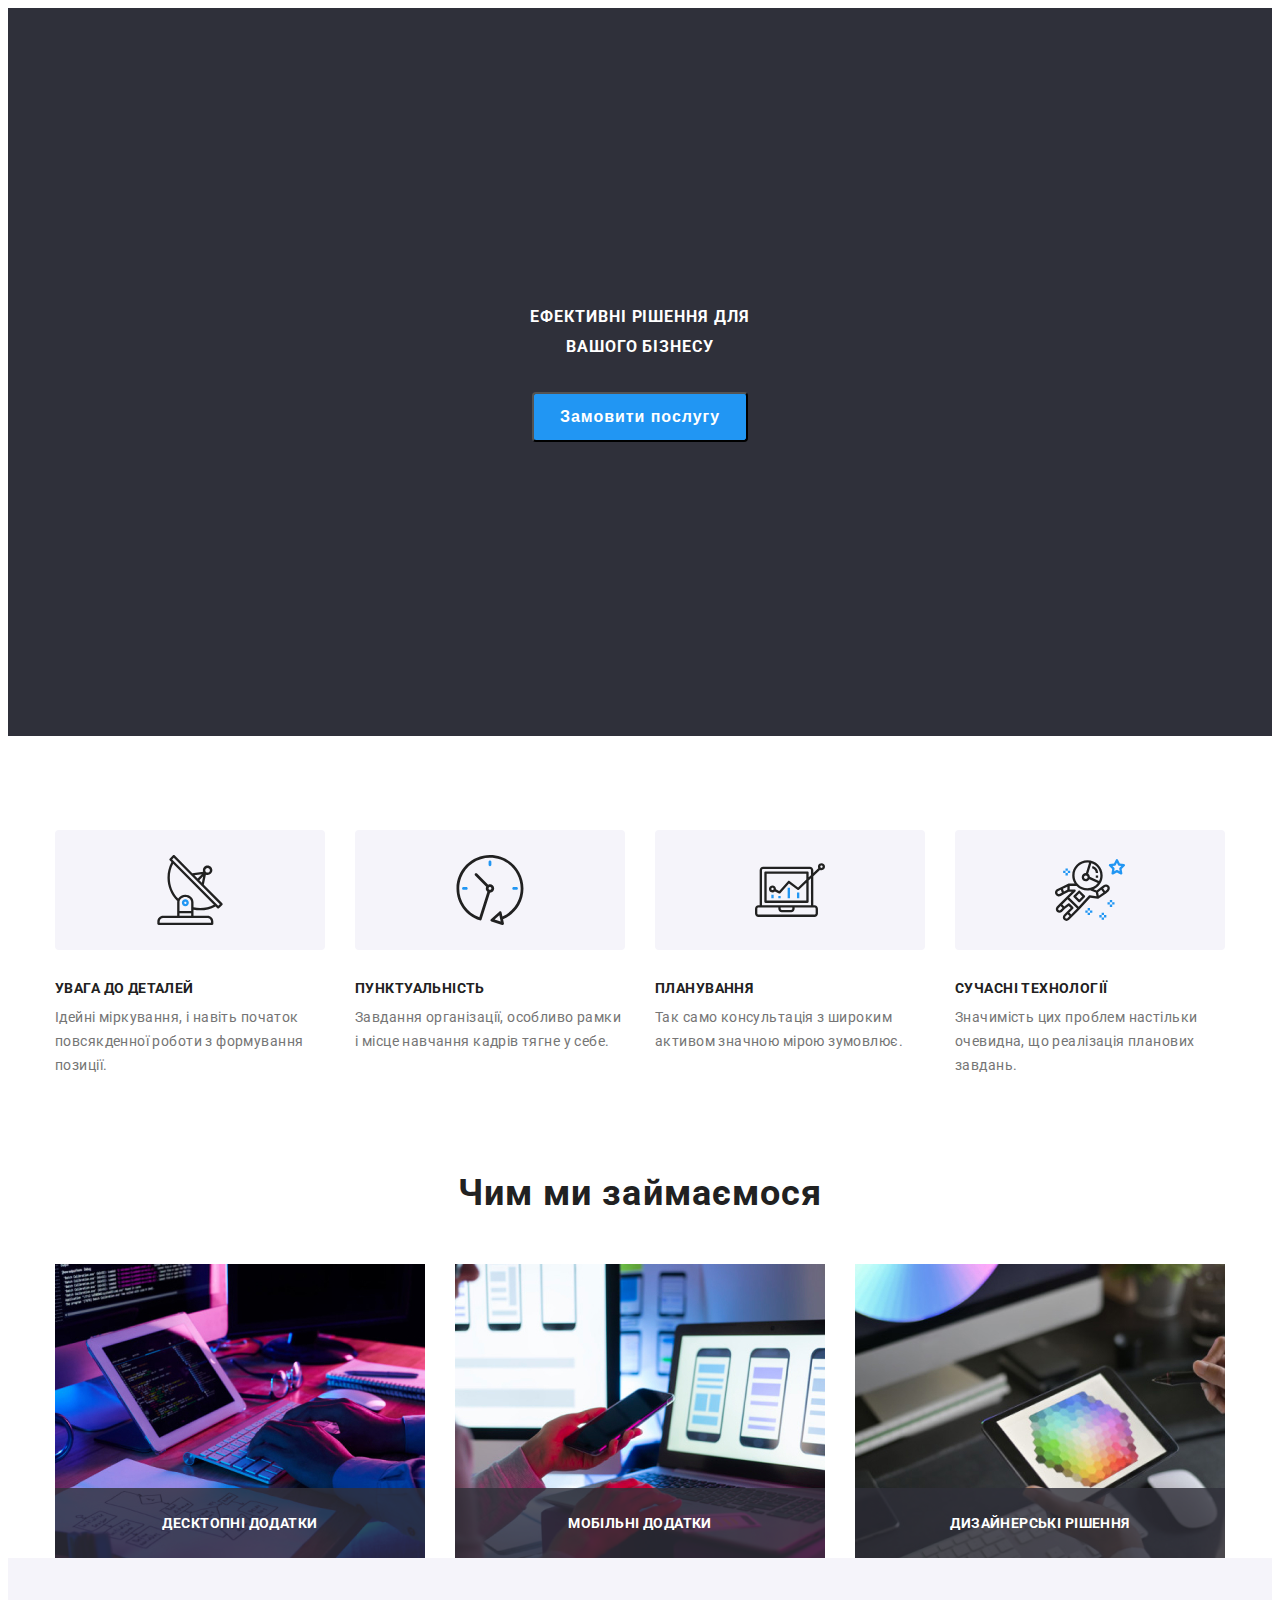
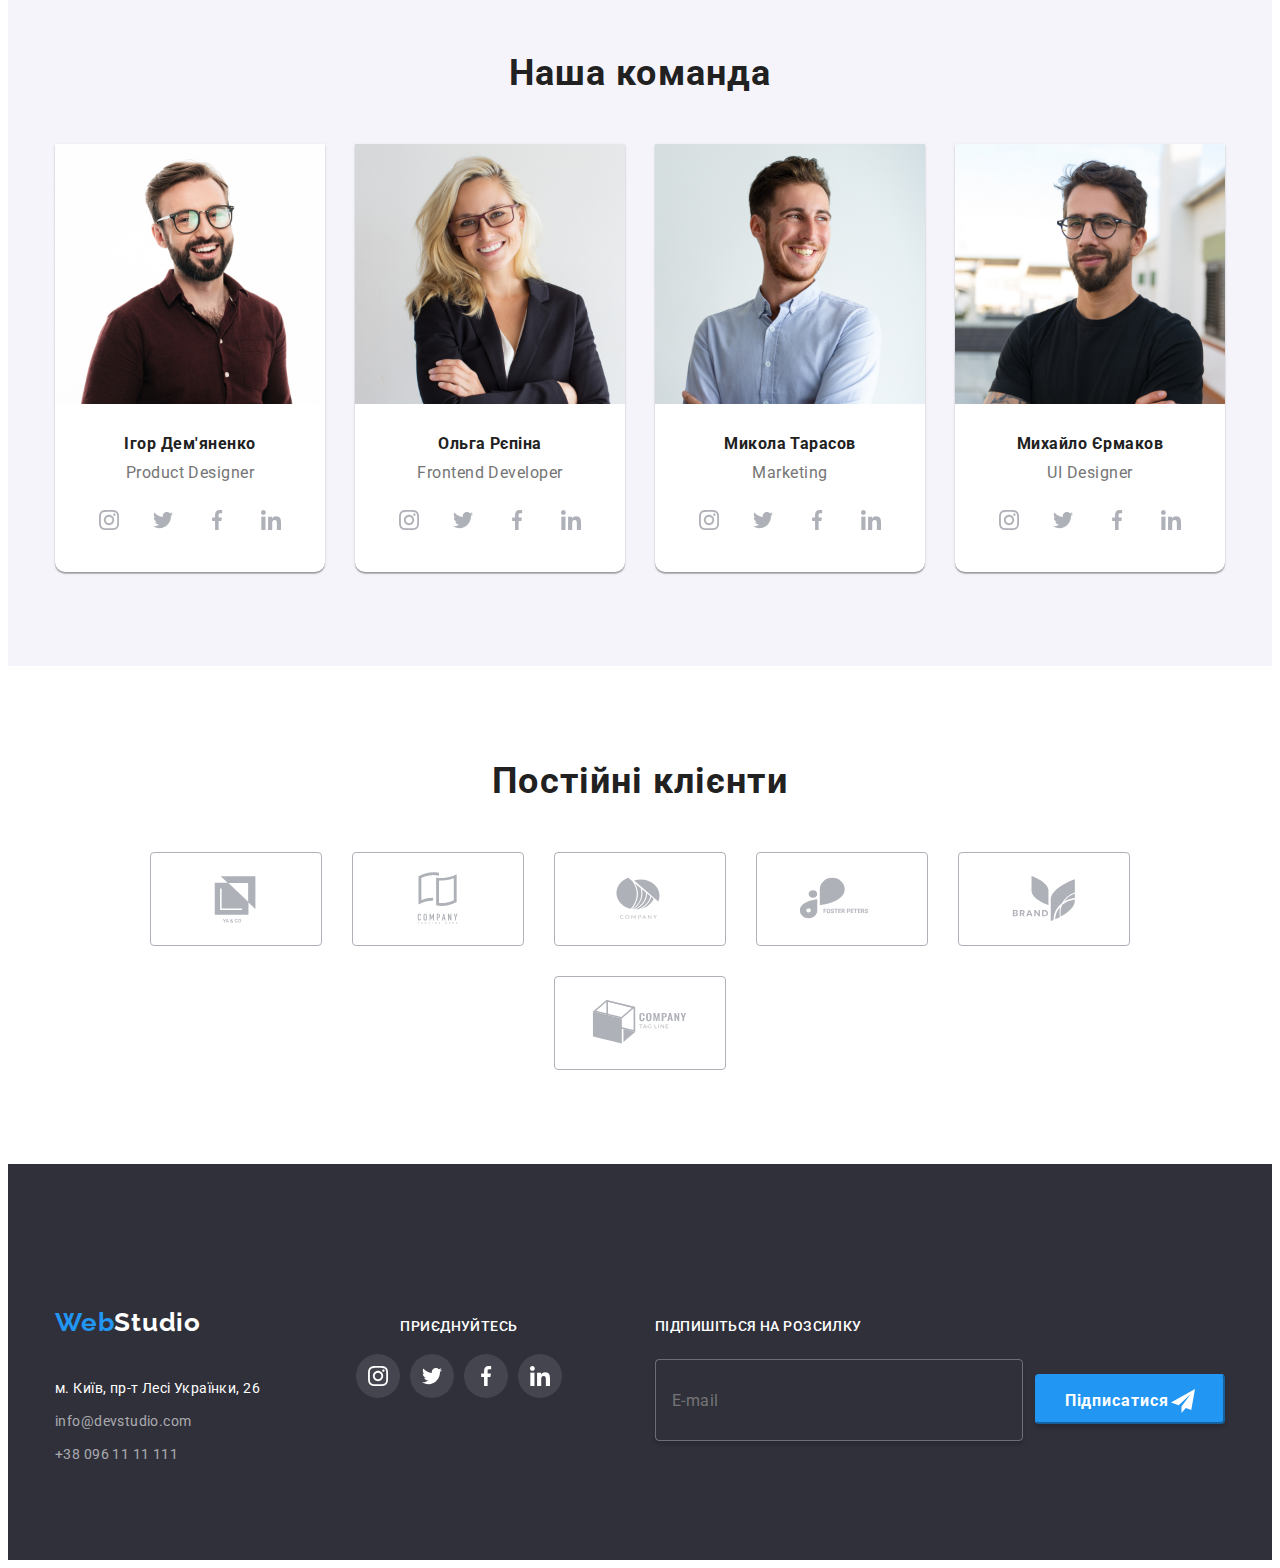
==== index.html @ 13cf1d6d "hw-08-try-01" ====
<!DOCTYPE html>
<html lang="uk">

<head>
  <meta charset="UTF-8" />
  <meta name="viewport" content="width=device-width, initial-scale=1.0" />
  <title>Веб студія</title>
  <link rel="stylesheet" href="./css/main.min.css">
  <link rel="preconnect" href="https://fonts.googleapis.com" />
  <link rel="preconnect" href="https://fonts.gstatic.com" crossorigin />
  <link href="https://fonts.googleapis.com/css2?family=Raleway:wght@700&family=Roboto:wght@400;500;700;900&display=swap"
    rel="stylesheet" />
  <link rel="stylesheet" href="https://cdnjs.cloudflare.com/ajax/libs/modern-normalize/2.0.0/modern-normalize.min.css"
    integrity="sha512-4xo8blKMVCiXpTaLzQSLSw3KFOVPWhm/TRtuPVc4WG6kUgjH6J03IBuG7JZPkcWMxJ5huwaBpOpnwYElP/m6wg=="
    crossorigin="anonymous" referrerpolicy="no-referrer" />
</head>

<body>
  <!-- <header class="header">
    <div class="container header__container">
      <nav class="header__nav">
        <a class="logo link" href="./index.html">Web<span class="header__logo">Studio</span></a>

        <ul class="header__list list">
          <li class="header__list-item">
            <a class="header__link link current" href="./index.html">Студія</a>
          </li>
          <li class="header__list-item">
            <a class="header__link link" href="./portfolio.html">Портфоліо</a>
          </li>
          <li class="header__list-item"><a class="header__link link" href="">Контакти</a></li>
        </ul>
      </nav>

      <ul class="list header__mail">
        <li class="header__mail-item">
          <a class="header__mail-link link" href="mailto:info@devstudio.com">
            <svg class="header__mail-icon" width="16" height="12">
              <use href="./icons/sprite.svg#icon-envelope"></use>
            </svg>info@devstudio.com</a>
        </li>

        <li class="header__tel">
          <a class="header__tel-item link" href="tel:+380961111111">
            <svg class="header__tel-icon" width="10" height="16">
              <use href="./icons/sprite.svg#icon-Vector"></use>
            </svg>
            +38 096 11 11 111
          </a>
        </li>


      </ul>
    </div>
  </header> -->

  <main>
    <section class="hero">
      <div class="container">
        <h1 class="hero__title">Ефективні рішення для<br> вашого бізнесу</h1>
        <button class="btn" data-modal-open>Замовити послугу</button>
      </div>
    </section>

    <section class="text">
      <div class="container">

        <ul class="text__list list">
          <li class="text__list-item">
            <div class="text__list-icon-box">
              <svg class="text__list-icon" width="70" height="70">
                <use href="./icons/sprite.svg#antenna"></use>
              </svg>
            </div>
            <h3 class="text__list-title">УВАГА ДО ДЕТАЛЕЙ</h3>
            <p class="text__list-text">
              Ідейні міркування, і навіть початок повсякденної роботи з
              формування позиції.
            </p>
          </li>

          <li class="text__list-item">
            <div class="text__list-icon-box">
              <svg class="text__list-icon" width="70" height="70">
                <use href="./icons/sprite.svg#clock"></use>
              </svg>
            </div>
            <h3 class="text__list-title">ПУНКТУАЛЬНІСТЬ</h3>
            <p class="text__list-text">
              Завдання організації, особливо рамки і місце навчання кадрів
              тягне у себе.
            </p>
          </li>

          <li class="text__list-item">
            <div class="text__list-icon-box">
              <svg class="text__list-icon" width="70" height="70">
                <use href="./icons/sprite.svg#diagram"></use>
              </svg>
            </div>
            <h3 class="text__list-title">ПЛАНУВАННЯ</h3>
            <p class="text__list-text">
              Так само консультація з широким активом значною мірою зумовлює.
            </p>
          </li>

          <li class="text__list-item">
            <div class="text__list-icon-box">
              <svg class="text__list-icon" width="70" height="70">
                <use href="./icons/sprite.svg#astronaut"></use>
              </svg>
            </div>
            <h3 class="text__list-title">СУЧАСНІ ТЕХНОЛОГІЇ</h3>
            <p class="text__list-text">
              Значимість цих проблем настільки очевидна, що реалізація
              планових завдань.
            </p>
          </li>
        </ul>
      </div>
    </section>

    <section class="works">
      <div>
        <h2 class="works__title">Чим ми займаємося</h2>
        <ul class="list works__list">
          <li class="works__list-item">
            <div class="works__list-img">
              <img class="works__img" src="./images/imgbox1.jpg" alt="приклад роботи1" width="370" />
              <p class="works__list-text">Десктопні додатки</p>
            </div>
          </li>
          <li class="works__list-item">
            <div class="works__list-img">
              <img class="works__img" src="./images/imgbox2.jpg" alt="приклад роботи2" width="370" />
              <p class="works__list-text">Мобільні додатки</p>
            </div>
          </li>
          <li class="works__list-item">
            <div class="works__list-img">
              <img class="works__img" src="./images/imgbox3.jpg" alt="приклад роботи3" width="370" />
              <p class="works__list-text">Дизайнерські рішення</p>
            </div>
          </li>
        </ul>
      </div>
    </section>

    <section class="our-team">
      <div class="container ">
        <h2 class="our-team__title">Наша команда</h2>

        <ul class="list our-team__container">

          <li class="our-team__item">
            <div class="our-team__card">
              <img class="our-team__img" src="./images/img.jpg" alt="фото" width="270" />
              <h3 class="our-team__subtitle">Ігор Дем'яненко</h3>
              <p class="our-team__text">Product Designer</p>

              <ul class="social list">
                <li class="social__item">
                  <a class="social__link" href="" target="_blank" rel="noopener noreferrer">
                    <svg class="social__icon" width="20" height="20">
                      <use href="./icons/sprite.svg#icon-instagram"></use>
                    </svg>
                  </a>
                </li>
                <li class="social__item">
                  <a class="social__link" href="" target="_blank" rel="noopener noreferrer">
                    <svg class="social__icon" width="20" height="20">
                      <use href="./icons/sprite.svg#icon-twitter"></use>
                    </svg>
                  </a>
                </li>
                <li class="social__item">
                  <a class="social__link" href="" target="_blank" rel="noopener noreferrer">
                    <svg class="social__icon" width="20" height="20">
                      <use href="./icons/sprite.svg#icon-facebook"></use>
                    </svg>
                  </a>
                </li>
                <li class="social__item">
                  <a class="social__link" href="" target="_blank" rel="noopener noreferrer">
                    <svg class="social__icon" width="20" height="20">
                      <use href="./icons/sprite.svg#icon-linkedin"></use>
                    </svg>
                  </a>
                </li>
              </ul>
            </div>
          </li>

          <li class="our-team__item">
            <div class="our-team__card">
              <img class="our-team__img" src="./images/img1.jpg" alt="фото" width="270" />
              <h3 class="our-team__subtitle">Ольга Рєпіна</h3>
              <p class="our-team__text">Frontend Developer</p>
              <ul class="social list">
                <li class="social__item">
                  <a class="social__link" href="" target="_blank" rel="noopener noreferrer">
                    <svg class="social__icon" width="20" height="20">
                      <use href="./icons/sprite.svg#icon-instagram"></use>
                    </svg>
                  </a>
                </li>
                <li class="social__item">
                  <a class="social__link" href="" target="_blank" rel="noopener noreferrer">
                    <svg class="social__icon" width="20" height="20">
                      <use href="./icons/sprite.svg#icon-twitter"></use>
                    </svg>
                  </a>
                </li>
                <li class="social__item">
                  <a class="social__link" href="" target="_blank" rel="noopener noreferrer">
                    <svg class="social__icon" width="20" height="20">
                      <use href="./icons/sprite.svg#icon-facebook"></use>
                    </svg>
                  </a>
                </li>
                <li class="social__item">
                  <a class="social__link" href="" target="_blank" rel="noopener noreferrer">
                    <svg class="social__icon" width="20" height="20">
                      <use href="./icons/sprite.svg#icon-linkedin"></use>
                    </svg>
                  </a>
                </li>
              </ul>
            </div>
          </li>

          <li class="our-team__item">
            <div class="our-team__card">
              <img class="our-team__img" src="./images/img2.jpg" alt="фото" width="270" />
              <h3 class="our-team__subtitle">Микола Тарасов</h3>
              <p class="our-team__text">Marketing</p>
              <ul class="social list">
                <li class="social__item">
                  <a class="social__link" href="" target="_blank" rel="noopener noreferrer">
                    <svg class="social__icon" width="20" height="20">
                      <use href="./icons/sprite.svg#icon-instagram"></use>
                    </svg>
                  </a>
                </li>
                <li class="social__item">
                  <a class="social__link" href="" target="_blank" rel="noopener noreferrer">
                    <svg class="social__icon" width="20" height="20">
                      <use href="./icons/sprite.svg#icon-twitter"></use>
                    </svg>
                  </a>
                </li>
                <li class="social__item">
                  <a class="social__link" href="" target="_blank" rel="noopener noreferrer">
                    <svg class="social__icon" width="20" height="20">
                      <use href="./icons/sprite.svg#icon-facebook"></use>
                    </svg>
                  </a>
                </li>
                <li class="social__item">
                  <a class="social__link" href="" target="_blank" rel="noopener noreferrer">
                    <svg class="social__icon" width="20" height="20">
                      <use href="./icons/sprite.svg#icon-linkedin"></use>
                    </svg>
                  </a>
                </li>
              </ul>
            </div>
          </li>

          <li class="our-team__item">
            <div class="our-team__card">
              <img class="our-team__img" src="./images/img3.jpg" alt="фото" width="270" />
              <h3 class="our-team__subtitle">Михайло Єрмаков</h3>
              <p class="our-team__text">UI Designer</p>

              <ul class="social list">
                <li class="social__item">
                  <a class="social__link" href="" target="_blank" rel="noopener noreferrer">
                    <svg class="social__icon" width="20" height="20">
                      <use href="./icons/sprite.svg#icon-instagram"></use>
                    </svg>
                  </a>
                </li>
                <li class="social__item">
                  <a class="social__link" href="" target="_blank" rel="noopener noreferrer">
                    <svg class="social__icon" width="20" height="20">
                      <use href="./icons/sprite.svg#icon-twitter"></use>
                    </svg>
                  </a>
                </li>
                <li class="social__item">
                  <a class="social__link" href="" target="_blank" rel="noopener noreferrer">
                    <svg class="social__icon" width="20" height="20">
                      <use href="./icons/sprite.svg#icon-facebook"></use>
                    </svg>
                  </a>
                </li>
                <li class="social__item">
                  <a class="social__link" href="" target="_blank" rel="noopener noreferrer">
                    <svg class="social__icon" width="20" height="20">
                      <use href="./icons/sprite.svg#icon-linkedin"></use>
                    </svg>
                  </a>
                </li>
              </ul>
            </div>
          </li>
        </ul>
      </div>
    </section>

    <section class="clients">
      <div class="container">
        <h2 class="clients__title">Постійні клієнти</h2>
        <ul class="clients__list list">
          <li class="clients__list-item">
            <a class="clients__list-link" href="">
              <svg class="clients__list-icon" width="106" height="60">
                <use href="./icons/sprite.svg#logo"></use>
              </svg></a>
          </li>

          <li class="clients__list-item">
            <a class="clients__list-link" href="">
              <svg class="clients__list-icon" width="106" height="60">
                <use href="./icons/sprite.svg#logo-1"></use>
              </svg></a>
          </li>
          <li class="clients__list-item">
            <a class="clients__list-link" href="">
              <svg class="clients__list-icon" width="106" height="60">
                <use href="./icons/sprite.svg#logo-2"></use>
              </svg></a>
          </li>

          <li class="clients__list-item">
            <a class="clients__list-link" href="">
              <svg class="clients__list-icon" width="106" height="60">
                <use href="./icons/sprite.svg#logo-3"></use>
              </svg></a>
          </li>

          <li class="clients__list-item">
            <a class="clients__list-link" href="">
              <svg class="clients__list-icon" width="106" height="60">
                <use href="./icons/sprite.svg#logo-4"></use>
              </svg></a>
          </li>

          <li class="clients__list-item">
            <a class="clients__list-link" href="">
              <svg class="clients__list-icon" width="106" height="60">
                <use href="./icons/sprite.svg#logo-5"></use>
              </svg></a>
          </li>

        </ul>
      </div>
    </section>
  </main>

  <footer class="footer">
    <div class="container footer__content">

      <div class="footer__container">
        <a class="logo link" href="./index.html">Web<span class="footer__logo">Studio</span></a>
        <address class="footer__adress footer-link">
          <p class="footer__adress-text">м. Київ, пр-т Лесі Українки, 26</p>
          <ul class="list">
            <li class="footer__adress-mail"><a class="footer__nav link"
                href="mailto:info@devstudio.com">info@devstudio.com</a>
            </li>
            <li class="footer__adress-tel"><a class="footer__nav link" href="tel:+380961111111">+38 096 11 11 111</a>
            </li>
          </ul>
        </address>
      </div>

      <div class="footer__social">
        <p class="footer__text">Приєднуйтесь</p>
        <ul class="footer__links list ">
          <li class="footer__item">
            <a class="footer__item-link" href="" target="_blank" rel="noopener noreferrer">
              <svg class="footer__icon" width="20" height="20">
                <use href="./icons/sprite.svg#icon-instagram"></use>
              </svg>
            </a>
          </li>

          <li class="footer__item">
            <a class="footer__item-link" href="" target="_blank" rel="noopener noreferrer">
              <svg class="footer__icon" width="20" height="20">
                <use href="./icons/sprite.svg#icon-twitter"></use>
              </svg>
            </a>
          </li>

          <li class="footer__item">
            <a class="footer__item-link" href="" target="_blank" rel="noopener noreferrer">
              <svg class="footer__icon" width="20" height="20">
                <use href="./icons/sprite.svg#icon-facebook"></use>
              </svg>
            </a>
          </li>

          <li class="footer__item">
            <a class="footer__item-link" href="" target="_blank" rel="noopener noreferrer">
              <svg class="footer__icon" width="20" height="20">
                <use href="./icons/sprite.svg#icon-linkedin"></use>
              </svg>
            </a>
          </li>
        </ul>
      </div>

      <div class="footer__input-container">
        <p class="footer__input-text">Підпишіться на розсилку</p>
        <form class="footer__form">
          <input class="footer__input" name="user-email" type="email" placeholder="E-mail" required>
          <button class="footer__button" type="submit">
            <svg class="footer__icon-send" width="24" height="24">
              <use href="./icons/sprite.svg#icon-send"></use>
            </svg>
            Підписатися</button>
        </form>
      </div>
    </div>
  </footer>

  <div class="backdrop is-hidden" data-modal>
    <div class="modal">
      <button class="close-icon" type="button" data-modal-close>
        <svg class="modal-close-icon" width="11" height="11">
          <use class="modal-icon-link" href="./icons/sprite.svg#close-black"></use>
        </svg>
      </button>
      <p class="modal-title">Залиште свої дані, ми вам передзвонимо</p>

      <form class="main-form" name="main-form">

        <label class="label"><span>Ім'я</span>
          <input class="main-input" type="text" name="user-name" minlength="1" required autofocus>
          <svg class="icon-name" width="12" height="12">
            <use href="./icons/sprite.svg#icon-men"></use>
          </svg>
        </label>

        <label class="label"><span>Телефон</span>
          <input class="main-input" type="tel" name="user-tel" minlength="10" required>
          <svg class="icon-tel" width="13" height="13">
            <use href="./icons/sprite.svg#icon-tel"></use>
          </svg>
        </label>

        <label class="label"><span>Пошта</span>
          <input class="main-input" type="email" name="user-email" minlength="4" required>
          <svg class="icon-post" width="15" height="12">
            <use href="./icons/sprite.svg#icon-post"></use>
          </svg>
        </label>

        <div>
          <p class="label">Коментар</p>
          <textarea class="comment" name="texarea" placeholder="Введіть текст..."></textarea>
        </div>

        <div class="checkbox-container">



          <label class="modal-text">
            <input type="checkbox" class="checkbox is-hidden">
            <span>
              <svg class="icon-galochka" width="11" height="8">
                <use href="./icons/sprite.svg#icon-galochka"></use>
              </svg>
            </span>
            Погоджуюся з розсилкою та приймаю <a class="modal-link" href="#">
              Умови договору</a>
          </label>
          <button type="submit" class="modal-btn"> Відправити</button>
        </div>

      </form>
    </div>
  </div>
  <script src="./js/modal.js"></script>
</body>

</html>
---- css/main.min.css ----
:root{--text-color-main: #757575;--color-white: #ffffff;--color-blue: #2196f3;--title-color: #212121}body{font-family:"roboto",sans-serif}p,h1,h2,h3,h4,h5,h6{margin:0px}ul,ol{margin:0px;padding:0px}.list{list-style:none;padding:0;margin:0}.link{text-decoration:none}.container{width:100%;padding-top:60px;padding-bottom:60px;margin:0 auto}@media screen and (min-width: 480px){.container{width:450px}}@media screen and (min-width: 768px){.container{width:738px}}@media screen and (min-width: 1200px){.container{width:1170px}}@media screen and (min-width: 1200px){.container{padding-top:94px;padding-bottom:94px}}.visually-hidden{position:absolute;width:1px;height:1px;margin:-1px;border:0;padding:0;white-space:nowrap;-webkit-clip-path:inset(100%);clip-path:inset(100%);clip:rect(0 0 0 0);overflow:hidden}.active{color:var(--color-blue);text-align:center;font-size:16px;font-weight:700;line-height:1.87;letter-spacing:.96px}.current{position:relative}.current::after{content:"";position:absolute;left:0px;bottom:0px;width:100%;height:4px;border-radius:2px;background-color:currentColor}.btn{color:var(--color-white);text-align:center;font-size:16px;font-weight:700;line-height:1.87;letter-spacing:.96px;margin-top:30px;border-radius:4px;background-color:var(--color-blue);min-height:50px;min-width:216px}.header{border-bottom:1px solid #ececec}.header__container{display:-webkit-box;display:-ms-flexbox;display:flex;-webkit-box-pack:justify;-ms-flex-pack:justify;justify-content:space-between;-webkit-box-align:center;-ms-flex-align:center;align-items:center}.header__logo{font-family:"raleway",sans-serif;font-weight:700;font-size:26px;color:#000}.header__nav{display:-webkit-box;display:-ms-flexbox;display:flex;-webkit-box-align:center;-ms-flex-align:center;align-items:center}.header__list{display:-webkit-box;display:-ms-flexbox;display:flex}.header__link{color:var(--title-color);font-size:14px;font-weight:500;letter-spacing:.28px;padding-top:32px;padding-bottom:32px;display:block;-webkit-transition-property:color;transition-property:color;-webkit-transition-duration:250ms;transition-duration:250ms;-webkit-transition-timing-function:cubic-bezier(0.4, 0, 0.2, 1);transition-timing-function:cubic-bezier(0.4, 0, 0.2, 1)}.header__link:focus,.header__link:hover{font-size:14px;font-weight:500;color:var(--color-blue);letter-spacing:.28px}.header__list-item{margin-right:50px}.header__list-item:last-child{margin-right:0px}.header__mail-item{margin-right:30px}.header__mail-link:focus,.header__mail-link:hover{color:var(--color-blue)}.header__mail{display:-webkit-box;display:-ms-flexbox;display:flex;-webkit-box-align:center;-ms-flex-align:center;align-items:center}.header__mail-link:focus .header__mail-icon,.header__mail-link:hover .header__mail-icon{fill:var(--color-blue)}.header .header__mail-icon,.header .header__tel-icon{fill:#757575;margin-right:10px;-webkit-transition-property:fill;transition-property:fill;-webkit-transition-duration:250ms;transition-duration:250ms;-webkit-transition-timing-function:cubic-bezier(0.4, 0, 0.2, 1);transition-timing-function:cubic-bezier(0.4, 0, 0.2, 1)}.header .header__mail-icon:hover,.header .header__mail-icon:focus,.header .header__tel-icon:hover,.header .header__tel-icon:focus{fill:#2196f3}.header__tel-item:focus .header__tel-icon,.header__tel-item:hover .header__tel-icon{fill:var(--color-blue)}.header__tel-item,.header__mail-link{display:-webkit-box;display:-ms-flexbox;display:flex;-webkit-box-align:center;-ms-flex-align:center;align-items:center;color:var(--text-color-main);font-size:14px;font-weight:500;letter-spacing:.28px;padding-top:32px;padding-bottom:32px;-webkit-transition-property:color;transition-property:color;-webkit-transition-duration:250ms;transition-duration:250ms;-webkit-transition-timing-function:cubic-bezier(0.4, 0, 0.2, 1);transition-timing-function:cubic-bezier(0.4, 0, 0.2, 1)}.header__tel-item:focus,.header__tel-item:hover{color:var(--color-blue)}.header__list .header__link.current{color:var(--color-blue)}.logo{color:var(--color-blue);font-family:"raleway",sans-serif;font-weight:700;font-size:26px;letter-spacing:.78px}.hero{margin:0 auto;background-color:#2f303a;background-repeat:no-repeat;background-position:50% 50%;background-size:cover;text-align:center;padding-bottom:200px;padding-top:200px}.hero__title{color:var(--color-white);text-align:center;text-transform:uppercase;line-height:1.87;letter-spacing:.06em;margin:0 auto;font-weight:700;font-size:16px}.text__list-item{width:100%}@media screen and (min-width: 768px){.text__list-item{width:354px}}@media screen and (min-width: 1200px){.text__list-item{width:270px}}.text__list{display:-webkit-box;display:-ms-flexbox;display:flex;-ms-flex-wrap:wrap;flex-wrap:wrap;gap:30px;-webkit-box-pack:center;-ms-flex-pack:center;justify-content:center}.text__list-icon-box{max-width:450px;height:120px;background-color:#f5f4fa;display:-webkit-box;display:-ms-flexbox;display:flex;-webkit-box-align:center;-ms-flex-align:center;align-items:center;-webkit-box-pack:center;-ms-flex-pack:center;justify-content:center;margin-bottom:30px;border-radius:4px}.text__list-icon{display:-webkit-box;display:-ms-flexbox;display:flex;-webkit-box-align:center;-ms-flex-align:center;align-items:center;-webkit-box-pack:center;-ms-flex-pack:center;justify-content:center;border-radius:4px;background-color:#f5f4fa}@media screen and (min-width: 768px){.text__list-icon{-ms-flex-wrap:wrap;flex-wrap:wrap}}.text__list-title{color:var(--title-color);font-size:14px;font-weight:700;letter-spacing:.42px}.text__list-text{color:var(--text-color-main);font-size:14px;line-height:1.71;letter-spacing:.42px;margin-top:10px}.works__title{color:var(--title-color);text-align:center;font-size:36px;font-weight:700;letter-spacing:1.08px;margin-bottom:50px;display:none}@media screen and (min-width: 1200px){.works__title{display:block}}.works__img{display:block}.works__list-img{display:none;position:relative}@media screen and (min-width: 1200px){.works__list-img{display:block}}.works__list-text{position:absolute;bottom:0;left:0;color:#fff;display:-webkit-box;display:-ms-flexbox;display:flex;text-align:center;-webkit-box-pack:center;-ms-flex-pack:center;justify-content:center;font-family:"roboto",sans-serif;font-size:14px;font-weight:700;letter-spacing:.42px;text-transform:uppercase;padding-top:27px;padding-bottom:27px;background:rgba(47,48,58,.8);width:100%}.works__list{display:-webkit-box;display:-ms-flexbox;display:flex;gap:30px;display:none}@media screen and (min-width: 1200px){.works__list{display:-webkit-box;display:-ms-flexbox;display:flex;-webkit-box-pack:center;-ms-flex-pack:center;justify-content:center}}.our-team{background-color:#f5f4fa}.our-team__img{display:block}@media screen and (min-width: 480px){.our-team__img{width:450px}}@media screen and (min-width: 768px){.our-team__img{width:354px}}@media screen and (min-width: 1200px){.our-team__img{width:270px}}.our-team__title{color:var(--title-color);text-align:center;font-size:36px;font-weight:700px;letter-spacing:1.08px;margin-bottom:50px}.our-team__container{display:-webkit-box;display:-ms-flexbox;display:flex;-webkit-box-orient:vertical;-webkit-box-direction:normal;-ms-flex-direction:column;flex-direction:column}@media screen and (min-width: 768px){.our-team__container{display:-webkit-box;display:-ms-flexbox;display:flex;-webkit-box-orient:horizontal;-webkit-box-direction:normal;-ms-flex-direction:row;flex-direction:row;-ms-flex-wrap:wrap;flex-wrap:wrap;gap:30px}}.our-team__card{padding-bottom:30px;-webkit-box-shadow:0 2px 1px 0 rgba(0,0,0,.2),0 1px 1px 0 rgba(0,0,0,.14),0 1px 3px 0 rgba(0,0,0,.12);box-shadow:0 2px 1px 0 rgba(0,0,0,.2),0 1px 1px 0 rgba(0,0,0,.14),0 1px 3px 0 rgba(0,0,0,.12);background:#fff;border:1px;border-top:none;border-bottom-right-radius:10px;border-bottom-left-radius:10px;-webkit-transition-duration:250ms;transition-duration:250ms;-webkit-transition-timing-function:cubic-bezier(0.4, 0, 0.2, 1);transition-timing-function:cubic-bezier(0.4, 0, 0.2, 1);margin-bottom:30px;max-width:450px}@media screen and (min-width: 768px){.our-team__card{margin-bottom:0}}.our-team.text{color:var(--text-color-main);text-align:center;letter-spacing:.48px}.our-team__item{display:block}.our-team___item:last-child{margin-right:0px}.our-team__subtitle{color:var(--title-color);margin-top:30px;font-size:16px;text-align:center;font-weight:500px;letter-spacing:.48px}.our-team__text{color:var(--text-color-main);text-align:center;letter-spacing:.48px;margin-top:10px}.clients__title{color:var(--title-color);text-align:center;font-size:36px;font-weight:700px;letter-spacing:1.08px;margin-bottom:50px}.clients__list{display:-webkit-box;display:-ms-flexbox;display:flex;-ms-flex-wrap:wrap;flex-wrap:wrap;gap:30px;-webkit-box-align:center;-ms-flex-align:center;align-items:center;-webkit-box-pack:center;-ms-flex-pack:center;justify-content:center}.clients__list-link{display:-webkit-box;display:-ms-flexbox;display:flex;-webkit-box-align:center;-ms-flex-align:center;align-items:center;-webkit-box-pack:center;-ms-flex-pack:center;justify-content:center;border:1px solid #afb1b8;border-radius:4px;width:170px;height:92px;-webkit-transition-property:border-color;transition-property:border-color;-webkit-transition-duration:250ms;transition-duration:250ms;-webkit-transition-timing-function:cubic-bezier(0.4, 0, 0.2, 1);transition-timing-function:cubic-bezier(0.4, 0, 0.2, 1)}@media screen and (min-width: 480px){.clients__list-link{width:210px}}@media screen and (min-width: 768px){.clients__list-link{width:226px}}@media screen and (min-width: 1200px){.clients__list-link{width:170px}}.clients__list-icon{fill:#afb1b8;-webkit-transition-property:fill;transition-property:fill;-webkit-transition-duration:250ms;transition-duration:250ms;-webkit-transition-timing-function:cubic-bezier(0.4, 0, 0.2, 1);transition-timing-function:cubic-bezier(0.4, 0, 0.2, 1)}.clients__list-link:focus,.clients__list-link:hover{border-color:#2196f3}.clients__list-link:focus .clients__list-icon,.clients__list-link:hover .clients__list-icon{fill:#2196f3}.footer{background-color:#2f303a;color:var(--color-white)}.footer__container{display:-webkit-box;display:-ms-flexbox;display:flex;-webkit-box-orient:vertical;-webkit-box-direction:normal;-ms-flex-direction:column;flex-direction:column;-webkit-box-align:center;-ms-flex-align:center;align-items:center}@media screen and (min-width: 768px){.footer__container{margin-right:136px}}@media screen and (min-width: 1200px){.footer__container{-webkit-box-align:start;-ms-flex-align:start;align-items:flex-start;margin-right:70px;width:231px}}.footer__content{display:-webkit-box;display:-ms-flexbox;display:flex;-webkit-box-orient:vertical;-webkit-box-direction:normal;-ms-flex-direction:column;flex-direction:column;-webkit-box-pack:center;-ms-flex-pack:center;justify-content:center;-webkit-box-align:center;-ms-flex-align:center;align-items:center}@media screen and (min-width: 768px){.footer__content{-webkit-box-orient:horizontal;-webkit-box-direction:normal;-ms-flex-direction:row;flex-direction:row;-ms-flex-wrap:wrap;flex-wrap:wrap;-webkit-box-align:baseline;-ms-flex-align:baseline;align-items:baseline}}@media screen and (min-width: 1200px){.footer__content{-webkit-box-pack:start;-ms-flex-pack:start;justify-content:flex-start}}.footer__logo{color:var(--color-white)}.footer__nav{color:rgba(255,255,255,.6);font-size:14px;line-height:1.71;letter-spacing:.42px;-webkit-transition-property:color;transition-property:color;-webkit-transition-duration:250ms;transition-duration:250ms;-webkit-transition-timing-function:cubic-bezier(0.4, 0, 0.2, 1);transition-timing-function:cubic-bezier(0.4, 0, 0.2, 1)}.footer__nav:hover{color:rgba(33,150,243,.6);font-size:14px;line-height:1.71;letter-spacing:.42px}.footer__adress{font-style:normal;margin-top:20px;display:-webkit-box;display:-ms-flexbox;display:flex;-webkit-box-orient:vertical;-webkit-box-direction:normal;-ms-flex-direction:column;flex-direction:column;-webkit-box-align:center;-ms-flex-align:center;align-items:center}@media screen and (min-width: 1200px){.footer__adress{-webkit-box-align:start;-ms-flex-align:start;align-items:flex-start}}.footer__adress-text{color:var(--color-white);font-family:"roboto",sans-serif;font-size:14px;line-height:1.71;letter-spacing:.03em;margin-bottom:9px;margin-top:20px}.footer__adress-tel{margin-top:9px}.footer__input{border:1px solid rgba(255,255,255,.3);border-radius:4px;width:100%;height:50px;-webkit-box-shadow:0 4px 4px 0 rgba(0,0,0,.15);box-shadow:0 4px 4px 0 rgba(0,0,0,.15);background:rgba(33,150,243,0);padding:15px 16px;font-family:"Roboto",sans-serif;font-weight:400;font-size:16px;line-height:1.25;letter-spacing:.03em;color:rgba(255,255,255,.6)}@media screen and (min-width: 1200px){.footer__input{width:358px;margin-right:12px}}.footer__input:focus:valid{outline:2px solid;outline-offset:-1px;outline-color:#2196f3}.footer__button{border-radius:4px;width:200px;height:50px;-webkit-box-shadow:0 4px 4px 0 rgba(0,0,0,.15);box-shadow:0 4px 4px 0 rgba(0,0,0,.15);background:#2196f3;border-color:#2196f3;font-family:"Roboto",sans-serif;font-weight:700;font-size:16px;line-height:1.875;letter-spacing:.06em;text-align:start;color:#fff;padding:10px 28px;position:relative;margin-top:20px}.footer__input-text{font-family:"Roboto",sans-serif;font-weight:500;font-size:14px;letter-spacing:.03em;text-transform:uppercase;color:#fff;margin-bottom:20px;display:-webkit-box;display:-ms-flexbox;display:flex;-webkit-box-pack:center;-ms-flex-pack:center;justify-content:center}@media screen and (min-width: 1200px){.footer__input-text{-webkit-box-pack:start;-ms-flex-pack:start;justify-content:flex-start}}.footer__icon-send{position:absolute;right:28px;top:13px}.footer__form{display:-webkit-box;display:-ms-flexbox;display:flex;-webkit-box-orient:vertical;-webkit-box-direction:normal;-ms-flex-direction:column;flex-direction:column;-webkit-box-align:center;-ms-flex-align:center;align-items:center}@media screen and (min-width: 1200px){.footer__form{-webkit-box-orient:horizontal;-webkit-box-direction:normal;-ms-flex-direction:row;flex-direction:row;-webkit-box-align:baseline;-ms-flex-align:baseline;align-items:baseline}}.footer__input-container{margin-top:60px;width:100%}@media screen and (min-width: 768px){.footer__input-container{width:450px}}@media screen and (min-width: 1200px){.footer__input-container{display:-webkit-box;display:-ms-flexbox;display:flex;-webkit-box-orient:vertical;-webkit-box-direction:normal;-ms-flex-direction:column;flex-direction:column;width:570px}}.portfolio__btn{font-weight:500;font-size:16px;color:var(--title-color);background-color:#f5f4fa;border-color:#f5f4fa;border-radius:4px;padding:6px 22px;cursor:pointer;border:none;-webkit-transition-property:color,background-color,-webkit-box-shadow;transition-property:color,background-color,-webkit-box-shadow;transition-property:color,box-shadow,background-color;transition-property:color,box-shadow,background-color,-webkit-box-shadow;-webkit-transition-duration:250ms;transition-duration:250ms;-webkit-transition-timing-function:cubic-bezier(0.4, 0, 0.2, 1);transition-timing-function:cubic-bezier(0.4, 0, 0.2, 1)}.portfolio__btn:focus,.portfolio__btn:hover{font-weight:500;font-size:16px;color:var(--color-white);background-color:var(--color-blue);cursor:pointer;-webkit-box-shadow:1px 4px 6px 0 rgba(0,0,0,.16),0 4px 4px 0 rgba(0,0,0,.06),0 1px 1px 0 rgba(0,0,0,.12);box-shadow:1px 4px 6px 0 rgba(0,0,0,.16),0 4px 4px 0 rgba(0,0,0,.06),0 1px 1px 0 rgba(0,0,0,.12)}.portfolio__title-hh{color:var(--title-color);font-size:18px;font-weight:700;letter-spacing:1.08px;line-height:2}.portfolio__text{color:var(--text-color-main);line-height:1.87;margin-top:4px}.portfolio__btns{display:-webkit-box;display:-ms-flexbox;display:flex;-ms-flex-wrap:wrap;flex-wrap:wrap;margin-bottom:40px}@media screen and (min-width: 480px){.portfolio__btns{width:326px}}@media screen and (min-width: 768px){.portfolio__btns{width:100%;-webkit-box-pack:center;-ms-flex-pack:center;justify-content:center}}.portfolio__box{display:-webkit-box;display:-ms-flexbox;display:flex;-ms-flex-wrap:wrap;flex-wrap:wrap;-webkit-box-align:center;-ms-flex-align:center;align-items:center;gap:30px}@media screen and (min-width: 480px){.portfolio__box{-webkit-box-pack:center;-ms-flex-pack:center;justify-content:center}}@media screen and (min-width: 768px){.portfolio__box{-webkit-box-pack:start;-ms-flex-pack:start;justify-content:flex-start}}.portfolio__item{margin-right:8px;margin-bottom:15px}.portfolio__item:last-child{margin-right:0px}.portfolio__img{display:block}.portfolio__img-text{border:1px solid #f5f4fa;border-top:none;padding:20px 24px}.portfolio__link{display:block;-webkit-transition-property:-webkit-box-shadow;transition-property:-webkit-box-shadow;transition-property:box-shadow;transition-property:box-shadow, -webkit-box-shadow;-webkit-transition-duration:250ms;transition-duration:250ms;-webkit-transition-timing-function:cubic-bezier(0.4, 0, 0.2, 1);transition-timing-function:cubic-bezier(0.4, 0, 0.2, 1)}.portfolio__link:focus,.portfolio__link:hover{-webkit-box-shadow:1px 4px 6px 0 rgba(0,0,0,.16),0 4px 4px 0 rgba(0,0,0,.06),0 1px 1px 0 rgba(0,0,0,.12);box-shadow:1px 4px 6px 0 rgba(0,0,0,.16),0 4px 4px 0 rgba(0,0,0,.06),0 1px 1px 0 rgba(0,0,0,.12)}.portfolio__overlay-img{position:relative;overflow:hidden}.portfolio__overlay-text{position:absolute;top:0px;left:0px;height:100%;background:rgba(33,150,243,.9);padding:63px 24px;color:#fff;font-family:Roboto,sans-serif;font-size:18px;font-weight:400;line-height:1.55;letter-spacing:.54px;-webkit-transform:translatey(105%);transform:translatey(105%);-webkit-transition-duration:250ms;transition-duration:250ms;-webkit-transition-timing-function:cubic-bezier(0.4, 0, 0.2, 1);transition-timing-function:cubic-bezier(0.4, 0, 0.2, 1)}@media screen and (min-width: 768px){.portfolio__card{width:354px}}.portfolio__card:focus .portfolio__overlay-text,.portfolio__card:hover .portfolio__overlay-text{-webkit-transform:translatey(0);transform:translatey(0)}.portfolio .portfolio__btn.current{background-color:var(--color-blue)}.social{display:-webkit-box;display:-ms-flexbox;display:flex;gap:10px;-webkit-box-pack:center;-ms-flex-pack:center;justify-content:center;-webkit-box-align:center;-ms-flex-align:center;align-items:center;margin-top:16px}.social__link{display:-webkit-box;display:-ms-flexbox;display:flex;width:44px;height:44px;border-radius:50%;background-color:#fff;-webkit-box-align:center;-ms-flex-align:center;align-items:center;-webkit-box-pack:center;-ms-flex-pack:center;justify-content:center;-webkit-transition-property:background-color;transition-property:background-color;-webkit-transition-duration:250ms;transition-duration:250ms;-webkit-transition-timing-function:cubic-bezier(0.4, 0, 0.2, 1);transition-timing-function:cubic-bezier(0.4, 0, 0.2, 1)}.social__link:focus,.social__link:hover{background-color:#2196f3}.social__link:focus .social__icon{fill:#fff}.social__link:hover .social__icon{fill:#fff}.social__icon{fill:#afb1b8;-webkit-transition-property:fill;transition-property:fill;-webkit-transition-duration:250ms;transition-duration:250ms;-webkit-transition-timing-function:cubic-bezier(0.4, 0, 0.2, 1);transition-timing-function:cubic-bezier(0.4, 0, 0.2, 1)}.social__item:last-child{margin-right:0px}.footer__item-link{display:-webkit-box;display:-ms-flexbox;display:flex;-webkit-box-align:center;-ms-flex-align:center;align-items:center;-webkit-box-pack:center;-ms-flex-pack:center;justify-content:center;width:44px;height:44px;border-radius:50%;background-color:rgba(255,255,255,.1);-webkit-transition-property:background-color;transition-property:background-color;-webkit-transition-duration:250ms;transition-duration:250ms;-webkit-transition-timing-function:cubic-bezier(0.4, 0, 0.2, 1);transition-timing-function:cubic-bezier(0.4, 0, 0.2, 1)}.footer__item-link:focus,.footer__item-link:hover{background-color:#2196f3;-webkit-transition-duration:250ms;transition-duration:250ms;-webkit-transition-timing-function:cubic-bezier(0.4, 0, 0.2, 1);transition-timing-function:cubic-bezier(0.4, 0, 0.2, 1)}.footer__item-link:focus,.footer__item-link:hover .social__icon{fill:#fff}.footer__icon{fill:#fff;-webkit-transition-property:fill;transition-property:fill;-webkit-transition-duration:250ms;transition-duration:250ms;-webkit-transition-timing-function:cubic-bezier(0.4, 0, 0.2, 1);transition-timing-function:cubic-bezier(0.4, 0, 0.2, 1)}.footer__links{display:-webkit-box;display:-ms-flexbox;display:flex;margin-top:0px;gap:10px}.footer__text{display:-webkit-box;display:-ms-flexbox;display:flex;-webkit-box-pack:center;-ms-flex-pack:center;justify-content:center;font-family:"Roboto",sans-serif;font-weight:500;font-size:14px;letter-spacing:.03em;text-transform:uppercase;color:#fff;margin-bottom:20px}.footer__social{margin-top:60px}@media screen and (min-width: 768px){.footer__social{margin-top:0}}@media screen and (min-width: 1200px){.footer__social{margin-right:93px}}.modal{position:absolute;top:50%;left:50%;-webkit-transform:translate(-50%, -50%) scale(1);transform:translate(-50%, -50%) scale(1);-webkit-transition-duration:250ms;transition-duration:250ms;width:528px;min-height:581px;padding:40px;border-radius:4px;background:#fff;-webkit-box-shadow:0px 2px 1px 0px rgba(0,0,0,.2),0px 1px 1px 0px rgba(0,0,0,.14),0px 1px 3px 0px rgba(0,0,0,.12);box-shadow:0px 2px 1px 0px rgba(0,0,0,.2),0px 1px 1px 0px rgba(0,0,0,.14),0px 1px 3px 0px rgba(0,0,0,.12)}.label{position:relative;display:block;font-family:"Roboto",sans-serif;font-weight:400;font-size:12px;letter-spacing:.01em;color:#757575}.icon-post,.icon-tel,.icon-name{position:absolute;left:15px;top:31px;fill:#212121}.icon-post:hover,.icon-tel:hover,.icon-name:hover{fill:#2196f3}.main-input:focus+.icon-name{fill:#2196f3}.main-input:focus+.icon-tel{fill:#2196f3}.main-input:focus+.icon-post{fill:#2196f3}.main-input{width:100%;height:40px;padding:14px 15px;padding-left:42px;border:1px solid rgba(33,33,33,.2);border-radius:4px;margin-bottom:10px;font-family:"Roboto",sans-serif;font-weight:400;font-size:12px;letter-spacing:.01em;cursor:pointer;-webkit-transition:border-color 250ms ease-in-out;transition:border-color 250ms ease-in-out;margin-top:4px;outline:none}.main-input:focus,.main-input:hover{border-color:#2196f3;fill:#2196f3}.comment{width:100%;min-height:120px;margin-bottom:20px;resize:none;border-radius:4px;border-color:rgba(117,117,117,.5);padding:12px 16px;cursor:pointer;-webkit-transition:border-color 250ms ease-in-out;transition:border-color 250ms ease-in-out;font-family:"Roboto",sans-serif;font-weight:400;font-size:12px;letter-spacing:.01em;margin-top:4px;outline:none}.comment:focus,.comment:hover{border-color:#2196f3}.comment::-webkit-input-placeholder{font-family:"Roboto",sans-serif;font-weight:400;font-size:12px;letter-spacing:.01em;color:rgba(117,117,117,.5)}.comment::-moz-placeholder{font-family:"Roboto",sans-serif;font-weight:400;font-size:12px;letter-spacing:.01em;color:rgba(117,117,117,.5)}.comment:-ms-input-placeholder{font-family:"Roboto",sans-serif;font-weight:400;font-size:12px;letter-spacing:.01em;color:rgba(117,117,117,.5)}.comment::-ms-input-placeholder{font-family:"Roboto",sans-serif;font-weight:400;font-size:12px;letter-spacing:.01em;color:rgba(117,117,117,.5)}.comment::placeholder{font-family:"Roboto",sans-serif;font-weight:400;font-size:12px;letter-spacing:.01em;color:rgba(117,117,117,.5)}.modal-btn{border-radius:4px;width:200px;height:50px;-webkit-box-shadow:0 4px 4px 0 rgba(0,0,0,.15);box-shadow:0 4px 4px 0 rgba(0,0,0,.15);background:#188ce8;font-family:"Roboto",sans-serif;font-weight:700;font-size:16px;line-height:1.875;letter-spacing:.06em;text-align:center;color:#fff;border-color:#188ce8;cursor:pointer;display:block;-webkit-box-pack:center;-ms-flex-pack:center;justify-content:center;-webkit-box-align:center;-ms-flex-align:center;align-items:center}.modal-text{font-family:"Roboto",sans-serif;font-weight:400;font-size:14px;line-height:1.71429;letter-spacing:.03em;color:#757575;text-align:center;margin-bottom:30px}.modal-title{font-family:"Roboto",sans-serif;font-weight:700;font-size:20px;letter-spacing:.03em;text-align:center;color:#212121;margin-bottom:12px}.modal-link{text-decoration:underline;-webkit-text-decoration-skip-ink:none;text-decoration-skip-ink:none;color:#2196f3;font-family:"Roboto",sans-serif;font-weight:400;font-size:14px;line-height:1.71429;letter-spacing:.03em}.icon-galochka{position:absolute;top:3px;left:10px;display:-webkit-box;display:-ms-flexbox;display:flex;-webkit-box-align:center;-ms-flex-align:center;align-items:center;-webkit-box-pack:center;-ms-flex-pack:center;justify-content:center;width:16px;height:15px;border-radius:2px;border:2px solid #212121;-webkit-transition:background-color 250ms linear,border-color 250ms linear;transition:background-color 250ms linear,border-color 250ms linear}.icon-galochka:hover{border-color:#2196f3}.checkbox:checked+span .icon-galochka{background-color:#2196f3;border-color:#2196f3}.checkbox:focus+span .icon-galochka{border-color:#2196f3}.checkbox:hover span .icon-galochka{border-color:#2196f3}.checkbox-container{display:-webkit-box;display:-ms-flexbox;display:flex;-webkit-box-orient:vertical;-webkit-box-direction:normal;-ms-flex-direction:column;flex-direction:column;-webkit-box-pack:center;-ms-flex-pack:center;justify-content:center;-webkit-box-align:center;-ms-flex-align:center;align-items:center;position:relative;cursor:pointer;padding:0px 16px}.checkbox{position:absolute}.backdrop{width:100%;height:100%;position:fixed;top:0;left:0;background:rgba(0,0,0,.1);-webkit-transition:opacity 250ms,visibility 250ms;transition:opacity 250ms,visibility 250ms}.close-icon{position:absolute;width:30px;height:30px;border-radius:50%;fill:#000;border-color:rgba(0,0,0,.1);background:#fff;display:-webkit-box;display:-ms-flexbox;display:flex;-webkit-box-pack:center;-ms-flex-pack:center;justify-content:center;-webkit-box-align:center;-ms-flex-align:center;align-items:center;margin-left:auto;top:8px;right:8px;cursor:pointer;-webkit-transition:fill 250ms linear;transition:fill 250ms linear;padding:0px;outline:none}.modal-close-icon{width:11px;height:11px}.modal-icon-link{width:11px;height:11px}.close-icon:focus,.close-icon:hover{fill:#2196f3}.is-hidden{visibility:none;opacity:0;pointer-events:none}.backdrop.is-hidden .modal{-webkit-transform:translate(-50%, -50%) scale(0);transform:translate(-50%, -50%) scale(0)}/*# sourceMappingURL=main.min.css.map */
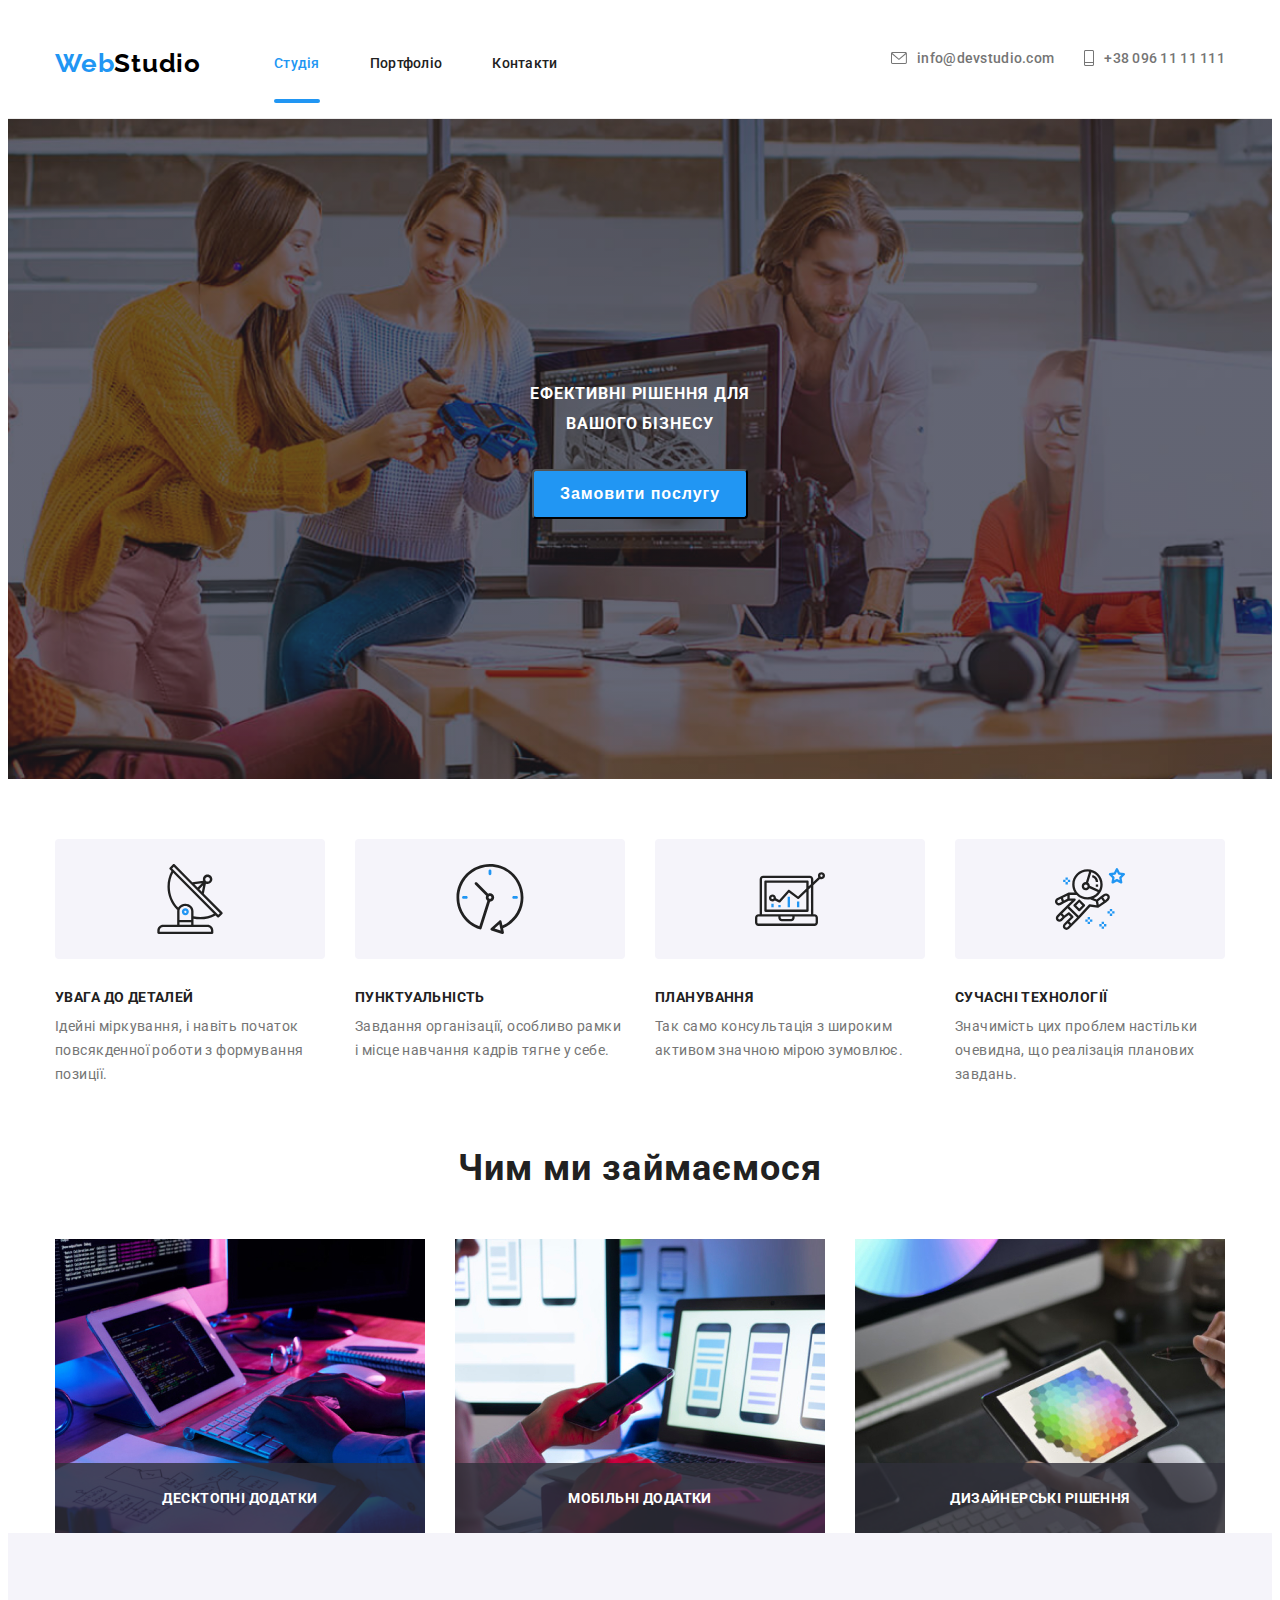
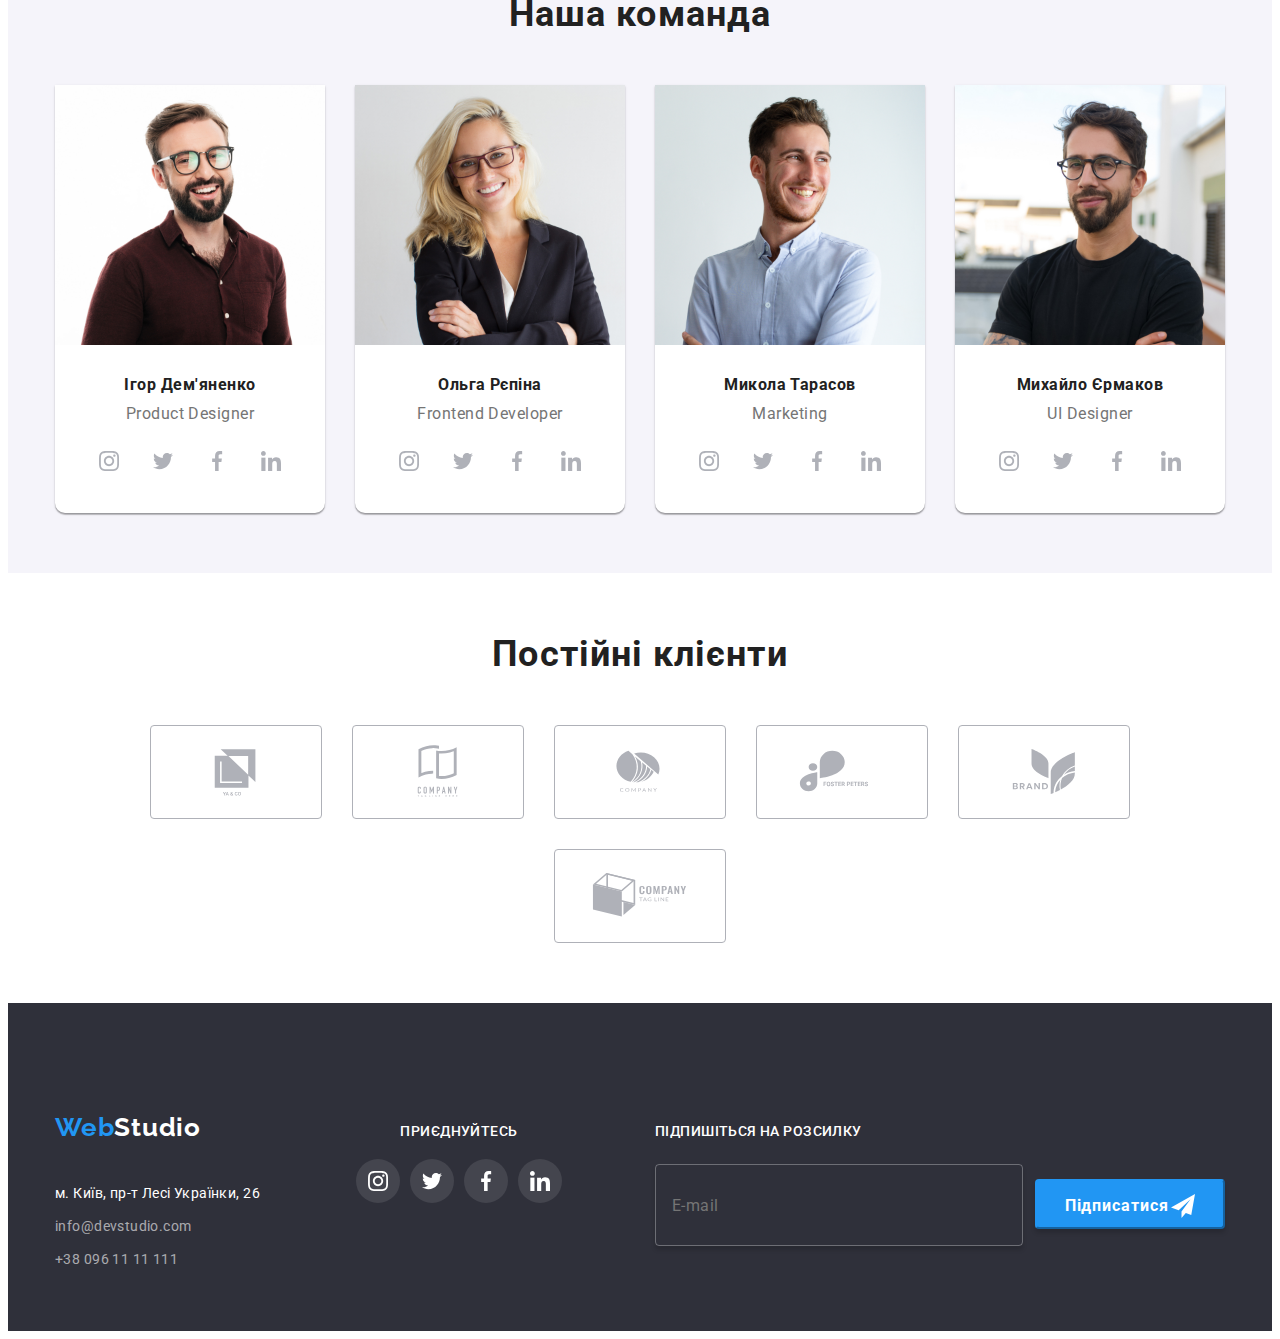
==== commit ce1dbf33: "hw-08-process" ====
--- a/index.html
+++ b/index.html
@@ -16,7 +16,7 @@
 </head>
 
 <body>
-  <!-- <header class="header">
+  <header class="header">
     <div class="container header__container">
       <nav class="header__nav">
         <a class="logo link" href="./index.html">Web<span class="header__logo">Studio</span></a>
@@ -48,11 +48,15 @@
             +38 096 11 11 111
           </a>
         </li>
-
-
       </ul>
+
+      <button class="mobile-menu__open" type="button" data-menu-open>
+        <svg class="mobile-menu__open-icon" width="24" height="16">
+          <use href="./icons/sprite.svg#icon-burger"></use>
+        </svg>
+      </button>
     </div>
-  </header> -->
+  </header>
 
   <main>
     <section class="hero">
@@ -63,7 +67,7 @@
     </section>
 
     <section class="text">
-      <div class="container">
+      <div class="container text__container">
 
         <ul class="text__list list">
           <li class="text__list-item">
@@ -427,6 +431,52 @@
     </div>
   </footer>
 
+  <!-- _______________________________mobile-menu_____________________ -->
+
+<div class="mobile-menu is-hidden" data-menu>
+
+<button type="button" class="mobile-menu__close" data-menu-close>
+  <svg class="mobile-menu__close-icon" width="19" height="19">
+    <use href="./icons/sprite.svg#icon-close-menu"></use>
+  </svg>
+</button>
+
+  <ul class="mobile-menu__nav list ">
+    <li class="mobile-menu__item"><a href="index.html" class="mobile-menu__nav-link link">Студія</a></li>
+   <li class="mobile-menu__item"><a href="portfolio.html" class="mobile-menu__nav-link link">Портфоліо</a></li>
+   <li class="mobile-menu__item"><a href="index.html" class="mobile-menu__nav-link link">Контакти</a></li>
+  </ul>
+
+  <ul class="mobile-menu__contacts list ">
+    <li class="mobile-menu__tel"><a href="tel:+380961111111" class="mobile-menu__tel-link link"> +38 096 111 11 11</a></li>
+    <li class="mobile-menu__mail"><a href="mailto:info@devstudio.com" class=" mobile-menu__mail-link link">info@devstudio.com</a></li>
+  </ul>
+
+  <ul class="mobile-menu__soc list">
+
+    <li class="mobile-menu__soc-item link">
+      <a href="#" class="mobile-menu__soc-link link" target="_blank" rel="noopener noreferrer">
+      Instagram</a></li>
+      
+    <li class="mobile-menu__soc-item link">
+      <a href="#" class="mobile-menu__soc-link link" target="_blank" rel="noopener noreferrer">
+      Twitter</a></li>
+
+    <li class="mobile-menu__soc-item link">
+      <a href="#" class="mobile-menu__soc-link link" target="_blank" rel="noopener noreferrer">
+      Facebook</a></li>
+
+    <li class="mobile-menu__soc-item link">
+      <a href="#" class="mobile-menu__soc-link link" target="_blank" rel="noopener noreferrer">
+      LinkedIn</a></li>
+
+
+    
+  </use>
+</svg>
+
+</div>
+
   <div class="backdrop is-hidden" data-modal>
     <div class="modal">
       <button class="close-icon" type="button" data-modal-close>
@@ -485,6 +535,7 @@
     </div>
   </div>
   <script src="./js/modal.js"></script>
+  <script src="./js/menu.js"></script>
 </body>
 
 </html>--- a/css/main.min.css
+++ b/css/main.min.css
@@ -1 +1 @@
-:root{--text-color-main: #757575;--color-white: #ffffff;--color-blue: #2196f3;--title-color: #212121}body{font-family:"roboto",sans-serif}p,h1,h2,h3,h4,h5,h6{margin:0px}ul,ol{margin:0px;padding:0px}.list{list-style:none;padding:0;margin:0}.link{text-decoration:none}.container{width:100%;padding-top:60px;padding-bottom:60px;margin:0 auto}@media screen and (min-width: 480px){.container{width:450px}}@media screen and (min-width: 768px){.container{width:738px}}@media screen and (min-width: 1200px){.container{width:1170px}}@media screen and (min-width: 1200px){.container{padding-top:94px;padding-bottom:94px}}.visually-hidden{position:absolute;width:1px;height:1px;margin:-1px;border:0;padding:0;white-space:nowrap;-webkit-clip-path:inset(100%);clip-path:inset(100%);clip:rect(0 0 0 0);overflow:hidden}.active{color:var(--color-blue);text-align:center;font-size:16px;font-weight:700;line-height:1.87;letter-spacing:.96px}.current{position:relative}.current::after{content:"";position:absolute;left:0px;bottom:0px;width:100%;height:4px;border-radius:2px;background-color:currentColor}.btn{color:var(--color-white);text-align:center;font-size:16px;font-weight:700;line-height:1.87;letter-spacing:.96px;margin-top:30px;border-radius:4px;background-color:var(--color-blue);min-height:50px;min-width:216px}.header{border-bottom:1px solid #ececec}.header__container{display:-webkit-box;display:-ms-flexbox;display:flex;-webkit-box-pack:justify;-ms-flex-pack:justify;justify-content:space-between;-webkit-box-align:center;-ms-flex-align:center;align-items:center}.header__logo{font-family:"raleway",sans-serif;font-weight:700;font-size:26px;color:#000}.header__nav{display:-webkit-box;display:-ms-flexbox;display:flex;-webkit-box-align:center;-ms-flex-align:center;align-items:center}.header__list{display:-webkit-box;display:-ms-flexbox;display:flex}.header__link{color:var(--title-color);font-size:14px;font-weight:500;letter-spacing:.28px;padding-top:32px;padding-bottom:32px;display:block;-webkit-transition-property:color;transition-property:color;-webkit-transition-duration:250ms;transition-duration:250ms;-webkit-transition-timing-function:cubic-bezier(0.4, 0, 0.2, 1);transition-timing-function:cubic-bezier(0.4, 0, 0.2, 1)}.header__link:focus,.header__link:hover{font-size:14px;font-weight:500;color:var(--color-blue);letter-spacing:.28px}.header__list-item{margin-right:50px}.header__list-item:last-child{margin-right:0px}.header__mail-item{margin-right:30px}.header__mail-link:focus,.header__mail-link:hover{color:var(--color-blue)}.header__mail{display:-webkit-box;display:-ms-flexbox;display:flex;-webkit-box-align:center;-ms-flex-align:center;align-items:center}.header__mail-link:focus .header__mail-icon,.header__mail-link:hover .header__mail-icon{fill:var(--color-blue)}.header .header__mail-icon,.header .header__tel-icon{fill:#757575;margin-right:10px;-webkit-transition-property:fill;transition-property:fill;-webkit-transition-duration:250ms;transition-duration:250ms;-webkit-transition-timing-function:cubic-bezier(0.4, 0, 0.2, 1);transition-timing-function:cubic-bezier(0.4, 0, 0.2, 1)}.header .header__mail-icon:hover,.header .header__mail-icon:focus,.header .header__tel-icon:hover,.header .header__tel-icon:focus{fill:#2196f3}.header__tel-item:focus .header__tel-icon,.header__tel-item:hover .header__tel-icon{fill:var(--color-blue)}.header__tel-item,.header__mail-link{display:-webkit-box;display:-ms-flexbox;display:flex;-webkit-box-align:center;-ms-flex-align:center;align-items:center;color:var(--text-color-main);font-size:14px;font-weight:500;letter-spacing:.28px;padding-top:32px;padding-bottom:32px;-webkit-transition-property:color;transition-property:color;-webkit-transition-duration:250ms;transition-duration:250ms;-webkit-transition-timing-function:cubic-bezier(0.4, 0, 0.2, 1);transition-timing-function:cubic-bezier(0.4, 0, 0.2, 1)}.header__tel-item:focus,.header__tel-item:hover{color:var(--color-blue)}.header__list .header__link.current{color:var(--color-blue)}.logo{color:var(--color-blue);font-family:"raleway",sans-serif;font-weight:700;font-size:26px;letter-spacing:.78px}.hero{margin:0 auto;background-color:#2f303a;background-repeat:no-repeat;background-position:50% 50%;background-size:cover;text-align:center;padding-bottom:200px;padding-top:200px}.hero__title{color:var(--color-white);text-align:center;text-transform:uppercase;line-height:1.87;letter-spacing:.06em;margin:0 auto;font-weight:700;font-size:16px}.text__list-item{width:100%}@media screen and (min-width: 768px){.text__list-item{width:354px}}@media screen and (min-width: 1200px){.text__list-item{width:270px}}.text__list{display:-webkit-box;display:-ms-flexbox;display:flex;-ms-flex-wrap:wrap;flex-wrap:wrap;gap:30px;-webkit-box-pack:center;-ms-flex-pack:center;justify-content:center}.text__list-icon-box{max-width:450px;height:120px;background-color:#f5f4fa;display:-webkit-box;display:-ms-flexbox;display:flex;-webkit-box-align:center;-ms-flex-align:center;align-items:center;-webkit-box-pack:center;-ms-flex-pack:center;justify-content:center;margin-bottom:30px;border-radius:4px}.text__list-icon{display:-webkit-box;display:-ms-flexbox;display:flex;-webkit-box-align:center;-ms-flex-align:center;align-items:center;-webkit-box-pack:center;-ms-flex-pack:center;justify-content:center;border-radius:4px;background-color:#f5f4fa}@media screen and (min-width: 768px){.text__list-icon{-ms-flex-wrap:wrap;flex-wrap:wrap}}.text__list-title{color:var(--title-color);font-size:14px;font-weight:700;letter-spacing:.42px}.text__list-text{color:var(--text-color-main);font-size:14px;line-height:1.71;letter-spacing:.42px;margin-top:10px}.works__title{color:var(--title-color);text-align:center;font-size:36px;font-weight:700;letter-spacing:1.08px;margin-bottom:50px;display:none}@media screen and (min-width: 1200px){.works__title{display:block}}.works__img{display:block}.works__list-img{display:none;position:relative}@media screen and (min-width: 1200px){.works__list-img{display:block}}.works__list-text{position:absolute;bottom:0;left:0;color:#fff;display:-webkit-box;display:-ms-flexbox;display:flex;text-align:center;-webkit-box-pack:center;-ms-flex-pack:center;justify-content:center;font-family:"roboto",sans-serif;font-size:14px;font-weight:700;letter-spacing:.42px;text-transform:uppercase;padding-top:27px;padding-bottom:27px;background:rgba(47,48,58,.8);width:100%}.works__list{display:-webkit-box;display:-ms-flexbox;display:flex;gap:30px;display:none}@media screen and (min-width: 1200px){.works__list{display:-webkit-box;display:-ms-flexbox;display:flex;-webkit-box-pack:center;-ms-flex-pack:center;justify-content:center}}.our-team{background-color:#f5f4fa}.our-team__img{display:block}@media screen and (min-width: 480px){.our-team__img{width:450px}}@media screen and (min-width: 768px){.our-team__img{width:354px}}@media screen and (min-width: 1200px){.our-team__img{width:270px}}.our-team__title{color:var(--title-color);text-align:center;font-size:36px;font-weight:700px;letter-spacing:1.08px;margin-bottom:50px}.our-team__container{display:-webkit-box;display:-ms-flexbox;display:flex;-webkit-box-orient:vertical;-webkit-box-direction:normal;-ms-flex-direction:column;flex-direction:column}@media screen and (min-width: 768px){.our-team__container{display:-webkit-box;display:-ms-flexbox;display:flex;-webkit-box-orient:horizontal;-webkit-box-direction:normal;-ms-flex-direction:row;flex-direction:row;-ms-flex-wrap:wrap;flex-wrap:wrap;gap:30px}}.our-team__card{padding-bottom:30px;-webkit-box-shadow:0 2px 1px 0 rgba(0,0,0,.2),0 1px 1px 0 rgba(0,0,0,.14),0 1px 3px 0 rgba(0,0,0,.12);box-shadow:0 2px 1px 0 rgba(0,0,0,.2),0 1px 1px 0 rgba(0,0,0,.14),0 1px 3px 0 rgba(0,0,0,.12);background:#fff;border:1px;border-top:none;border-bottom-right-radius:10px;border-bottom-left-radius:10px;-webkit-transition-duration:250ms;transition-duration:250ms;-webkit-transition-timing-function:cubic-bezier(0.4, 0, 0.2, 1);transition-timing-function:cubic-bezier(0.4, 0, 0.2, 1);margin-bottom:30px;max-width:450px}@media screen and (min-width: 768px){.our-team__card{margin-bottom:0}}.our-team.text{color:var(--text-color-main);text-align:center;letter-spacing:.48px}.our-team__item{display:block}.our-team___item:last-child{margin-right:0px}.our-team__subtitle{color:var(--title-color);margin-top:30px;font-size:16px;text-align:center;font-weight:500px;letter-spacing:.48px}.our-team__text{color:var(--text-color-main);text-align:center;letter-spacing:.48px;margin-top:10px}.clients__title{color:var(--title-color);text-align:center;font-size:36px;font-weight:700px;letter-spacing:1.08px;margin-bottom:50px}.clients__list{display:-webkit-box;display:-ms-flexbox;display:flex;-ms-flex-wrap:wrap;flex-wrap:wrap;gap:30px;-webkit-box-align:center;-ms-flex-align:center;align-items:center;-webkit-box-pack:center;-ms-flex-pack:center;justify-content:center}.clients__list-link{display:-webkit-box;display:-ms-flexbox;display:flex;-webkit-box-align:center;-ms-flex-align:center;align-items:center;-webkit-box-pack:center;-ms-flex-pack:center;justify-content:center;border:1px solid #afb1b8;border-radius:4px;width:170px;height:92px;-webkit-transition-property:border-color;transition-property:border-color;-webkit-transition-duration:250ms;transition-duration:250ms;-webkit-transition-timing-function:cubic-bezier(0.4, 0, 0.2, 1);transition-timing-function:cubic-bezier(0.4, 0, 0.2, 1)}@media screen and (min-width: 480px){.clients__list-link{width:210px}}@media screen and (min-width: 768px){.clients__list-link{width:226px}}@media screen and (min-width: 1200px){.clients__list-link{width:170px}}.clients__list-icon{fill:#afb1b8;-webkit-transition-property:fill;transition-property:fill;-webkit-transition-duration:250ms;transition-duration:250ms;-webkit-transition-timing-function:cubic-bezier(0.4, 0, 0.2, 1);transition-timing-function:cubic-bezier(0.4, 0, 0.2, 1)}.clients__list-link:focus,.clients__list-link:hover{border-color:#2196f3}.clients__list-link:focus .clients__list-icon,.clients__list-link:hover .clients__list-icon{fill:#2196f3}.footer{background-color:#2f303a;color:var(--color-white)}.footer__container{display:-webkit-box;display:-ms-flexbox;display:flex;-webkit-box-orient:vertical;-webkit-box-direction:normal;-ms-flex-direction:column;flex-direction:column;-webkit-box-align:center;-ms-flex-align:center;align-items:center}@media screen and (min-width: 768px){.footer__container{margin-right:136px}}@media screen and (min-width: 1200px){.footer__container{-webkit-box-align:start;-ms-flex-align:start;align-items:flex-start;margin-right:70px;width:231px}}.footer__content{display:-webkit-box;display:-ms-flexbox;display:flex;-webkit-box-orient:vertical;-webkit-box-direction:normal;-ms-flex-direction:column;flex-direction:column;-webkit-box-pack:center;-ms-flex-pack:center;justify-content:center;-webkit-box-align:center;-ms-flex-align:center;align-items:center}@media screen and (min-width: 768px){.footer__content{-webkit-box-orient:horizontal;-webkit-box-direction:normal;-ms-flex-direction:row;flex-direction:row;-ms-flex-wrap:wrap;flex-wrap:wrap;-webkit-box-align:baseline;-ms-flex-align:baseline;align-items:baseline}}@media screen and (min-width: 1200px){.footer__content{-webkit-box-pack:start;-ms-flex-pack:start;justify-content:flex-start}}.footer__logo{color:var(--color-white)}.footer__nav{color:rgba(255,255,255,.6);font-size:14px;line-height:1.71;letter-spacing:.42px;-webkit-transition-property:color;transition-property:color;-webkit-transition-duration:250ms;transition-duration:250ms;-webkit-transition-timing-function:cubic-bezier(0.4, 0, 0.2, 1);transition-timing-function:cubic-bezier(0.4, 0, 0.2, 1)}.footer__nav:hover{color:rgba(33,150,243,.6);font-size:14px;line-height:1.71;letter-spacing:.42px}.footer__adress{font-style:normal;margin-top:20px;display:-webkit-box;display:-ms-flexbox;display:flex;-webkit-box-orient:vertical;-webkit-box-direction:normal;-ms-flex-direction:column;flex-direction:column;-webkit-box-align:center;-ms-flex-align:center;align-items:center}@media screen and (min-width: 1200px){.footer__adress{-webkit-box-align:start;-ms-flex-align:start;align-items:flex-start}}.footer__adress-text{color:var(--color-white);font-family:"roboto",sans-serif;font-size:14px;line-height:1.71;letter-spacing:.03em;margin-bottom:9px;margin-top:20px}.footer__adress-tel{margin-top:9px}.footer__input{border:1px solid rgba(255,255,255,.3);border-radius:4px;width:100%;height:50px;-webkit-box-shadow:0 4px 4px 0 rgba(0,0,0,.15);box-shadow:0 4px 4px 0 rgba(0,0,0,.15);background:rgba(33,150,243,0);padding:15px 16px;font-family:"Roboto",sans-serif;font-weight:400;font-size:16px;line-height:1.25;letter-spacing:.03em;color:rgba(255,255,255,.6)}@media screen and (min-width: 1200px){.footer__input{width:358px;margin-right:12px}}.footer__input:focus:valid{outline:2px solid;outline-offset:-1px;outline-color:#2196f3}.footer__button{border-radius:4px;width:200px;height:50px;-webkit-box-shadow:0 4px 4px 0 rgba(0,0,0,.15);box-shadow:0 4px 4px 0 rgba(0,0,0,.15);background:#2196f3;border-color:#2196f3;font-family:"Roboto",sans-serif;font-weight:700;font-size:16px;line-height:1.875;letter-spacing:.06em;text-align:start;color:#fff;padding:10px 28px;position:relative;margin-top:20px}.footer__input-text{font-family:"Roboto",sans-serif;font-weight:500;font-size:14px;letter-spacing:.03em;text-transform:uppercase;color:#fff;margin-bottom:20px;display:-webkit-box;display:-ms-flexbox;display:flex;-webkit-box-pack:center;-ms-flex-pack:center;justify-content:center}@media screen and (min-width: 1200px){.footer__input-text{-webkit-box-pack:start;-ms-flex-pack:start;justify-content:flex-start}}.footer__icon-send{position:absolute;right:28px;top:13px}.footer__form{display:-webkit-box;display:-ms-flexbox;display:flex;-webkit-box-orient:vertical;-webkit-box-direction:normal;-ms-flex-direction:column;flex-direction:column;-webkit-box-align:center;-ms-flex-align:center;align-items:center}@media screen and (min-width: 1200px){.footer__form{-webkit-box-orient:horizontal;-webkit-box-direction:normal;-ms-flex-direction:row;flex-direction:row;-webkit-box-align:baseline;-ms-flex-align:baseline;align-items:baseline}}.footer__input-container{margin-top:60px;width:100%}@media screen and (min-width: 768px){.footer__input-container{width:450px}}@media screen and (min-width: 1200px){.footer__input-container{display:-webkit-box;display:-ms-flexbox;display:flex;-webkit-box-orient:vertical;-webkit-box-direction:normal;-ms-flex-direction:column;flex-direction:column;width:570px}}.portfolio__btn{font-weight:500;font-size:16px;color:var(--title-color);background-color:#f5f4fa;border-color:#f5f4fa;border-radius:4px;padding:6px 22px;cursor:pointer;border:none;-webkit-transition-property:color,background-color,-webkit-box-shadow;transition-property:color,background-color,-webkit-box-shadow;transition-property:color,box-shadow,background-color;transition-property:color,box-shadow,background-color,-webkit-box-shadow;-webkit-transition-duration:250ms;transition-duration:250ms;-webkit-transition-timing-function:cubic-bezier(0.4, 0, 0.2, 1);transition-timing-function:cubic-bezier(0.4, 0, 0.2, 1)}.portfolio__btn:focus,.portfolio__btn:hover{font-weight:500;font-size:16px;color:var(--color-white);background-color:var(--color-blue);cursor:pointer;-webkit-box-shadow:1px 4px 6px 0 rgba(0,0,0,.16),0 4px 4px 0 rgba(0,0,0,.06),0 1px 1px 0 rgba(0,0,0,.12);box-shadow:1px 4px 6px 0 rgba(0,0,0,.16),0 4px 4px 0 rgba(0,0,0,.06),0 1px 1px 0 rgba(0,0,0,.12)}.portfolio__title-hh{color:var(--title-color);font-size:18px;font-weight:700;letter-spacing:1.08px;line-height:2}.portfolio__text{color:var(--text-color-main);line-height:1.87;margin-top:4px}.portfolio__btns{display:-webkit-box;display:-ms-flexbox;display:flex;-ms-flex-wrap:wrap;flex-wrap:wrap;margin-bottom:40px}@media screen and (min-width: 480px){.portfolio__btns{width:326px}}@media screen and (min-width: 768px){.portfolio__btns{width:100%;-webkit-box-pack:center;-ms-flex-pack:center;justify-content:center}}.portfolio__box{display:-webkit-box;display:-ms-flexbox;display:flex;-ms-flex-wrap:wrap;flex-wrap:wrap;-webkit-box-align:center;-ms-flex-align:center;align-items:center;gap:30px}@media screen and (min-width: 480px){.portfolio__box{-webkit-box-pack:center;-ms-flex-pack:center;justify-content:center}}@media screen and (min-width: 768px){.portfolio__box{-webkit-box-pack:start;-ms-flex-pack:start;justify-content:flex-start}}.portfolio__item{margin-right:8px;margin-bottom:15px}.portfolio__item:last-child{margin-right:0px}.portfolio__img{display:block}.portfolio__img-text{border:1px solid #f5f4fa;border-top:none;padding:20px 24px}.portfolio__link{display:block;-webkit-transition-property:-webkit-box-shadow;transition-property:-webkit-box-shadow;transition-property:box-shadow;transition-property:box-shadow, -webkit-box-shadow;-webkit-transition-duration:250ms;transition-duration:250ms;-webkit-transition-timing-function:cubic-bezier(0.4, 0, 0.2, 1);transition-timing-function:cubic-bezier(0.4, 0, 0.2, 1)}.portfolio__link:focus,.portfolio__link:hover{-webkit-box-shadow:1px 4px 6px 0 rgba(0,0,0,.16),0 4px 4px 0 rgba(0,0,0,.06),0 1px 1px 0 rgba(0,0,0,.12);box-shadow:1px 4px 6px 0 rgba(0,0,0,.16),0 4px 4px 0 rgba(0,0,0,.06),0 1px 1px 0 rgba(0,0,0,.12)}.portfolio__overlay-img{position:relative;overflow:hidden}.portfolio__overlay-text{position:absolute;top:0px;left:0px;height:100%;background:rgba(33,150,243,.9);padding:63px 24px;color:#fff;font-family:Roboto,sans-serif;font-size:18px;font-weight:400;line-height:1.55;letter-spacing:.54px;-webkit-transform:translatey(105%);transform:translatey(105%);-webkit-transition-duration:250ms;transition-duration:250ms;-webkit-transition-timing-function:cubic-bezier(0.4, 0, 0.2, 1);transition-timing-function:cubic-bezier(0.4, 0, 0.2, 1)}@media screen and (min-width: 768px){.portfolio__card{width:354px}}.portfolio__card:focus .portfolio__overlay-text,.portfolio__card:hover .portfolio__overlay-text{-webkit-transform:translatey(0);transform:translatey(0)}.portfolio .portfolio__btn.current{background-color:var(--color-blue)}.social{display:-webkit-box;display:-ms-flexbox;display:flex;gap:10px;-webkit-box-pack:center;-ms-flex-pack:center;justify-content:center;-webkit-box-align:center;-ms-flex-align:center;align-items:center;margin-top:16px}.social__link{display:-webkit-box;display:-ms-flexbox;display:flex;width:44px;height:44px;border-radius:50%;background-color:#fff;-webkit-box-align:center;-ms-flex-align:center;align-items:center;-webkit-box-pack:center;-ms-flex-pack:center;justify-content:center;-webkit-transition-property:background-color;transition-property:background-color;-webkit-transition-duration:250ms;transition-duration:250ms;-webkit-transition-timing-function:cubic-bezier(0.4, 0, 0.2, 1);transition-timing-function:cubic-bezier(0.4, 0, 0.2, 1)}.social__link:focus,.social__link:hover{background-color:#2196f3}.social__link:focus .social__icon{fill:#fff}.social__link:hover .social__icon{fill:#fff}.social__icon{fill:#afb1b8;-webkit-transition-property:fill;transition-property:fill;-webkit-transition-duration:250ms;transition-duration:250ms;-webkit-transition-timing-function:cubic-bezier(0.4, 0, 0.2, 1);transition-timing-function:cubic-bezier(0.4, 0, 0.2, 1)}.social__item:last-child{margin-right:0px}.footer__item-link{display:-webkit-box;display:-ms-flexbox;display:flex;-webkit-box-align:center;-ms-flex-align:center;align-items:center;-webkit-box-pack:center;-ms-flex-pack:center;justify-content:center;width:44px;height:44px;border-radius:50%;background-color:rgba(255,255,255,.1);-webkit-transition-property:background-color;transition-property:background-color;-webkit-transition-duration:250ms;transition-duration:250ms;-webkit-transition-timing-function:cubic-bezier(0.4, 0, 0.2, 1);transition-timing-function:cubic-bezier(0.4, 0, 0.2, 1)}.footer__item-link:focus,.footer__item-link:hover{background-color:#2196f3;-webkit-transition-duration:250ms;transition-duration:250ms;-webkit-transition-timing-function:cubic-bezier(0.4, 0, 0.2, 1);transition-timing-function:cubic-bezier(0.4, 0, 0.2, 1)}.footer__item-link:focus,.footer__item-link:hover .social__icon{fill:#fff}.footer__icon{fill:#fff;-webkit-transition-property:fill;transition-property:fill;-webkit-transition-duration:250ms;transition-duration:250ms;-webkit-transition-timing-function:cubic-bezier(0.4, 0, 0.2, 1);transition-timing-function:cubic-bezier(0.4, 0, 0.2, 1)}.footer__links{display:-webkit-box;display:-ms-flexbox;display:flex;margin-top:0px;gap:10px}.footer__text{display:-webkit-box;display:-ms-flexbox;display:flex;-webkit-box-pack:center;-ms-flex-pack:center;justify-content:center;font-family:"Roboto",sans-serif;font-weight:500;font-size:14px;letter-spacing:.03em;text-transform:uppercase;color:#fff;margin-bottom:20px}.footer__social{margin-top:60px}@media screen and (min-width: 768px){.footer__social{margin-top:0}}@media screen and (min-width: 1200px){.footer__social{margin-right:93px}}.modal{position:absolute;top:50%;left:50%;-webkit-transform:translate(-50%, -50%) scale(1);transform:translate(-50%, -50%) scale(1);-webkit-transition-duration:250ms;transition-duration:250ms;width:528px;min-height:581px;padding:40px;border-radius:4px;background:#fff;-webkit-box-shadow:0px 2px 1px 0px rgba(0,0,0,.2),0px 1px 1px 0px rgba(0,0,0,.14),0px 1px 3px 0px rgba(0,0,0,.12);box-shadow:0px 2px 1px 0px rgba(0,0,0,.2),0px 1px 1px 0px rgba(0,0,0,.14),0px 1px 3px 0px rgba(0,0,0,.12)}.label{position:relative;display:block;font-family:"Roboto",sans-serif;font-weight:400;font-size:12px;letter-spacing:.01em;color:#757575}.icon-post,.icon-tel,.icon-name{position:absolute;left:15px;top:31px;fill:#212121}.icon-post:hover,.icon-tel:hover,.icon-name:hover{fill:#2196f3}.main-input:focus+.icon-name{fill:#2196f3}.main-input:focus+.icon-tel{fill:#2196f3}.main-input:focus+.icon-post{fill:#2196f3}.main-input{width:100%;height:40px;padding:14px 15px;padding-left:42px;border:1px solid rgba(33,33,33,.2);border-radius:4px;margin-bottom:10px;font-family:"Roboto",sans-serif;font-weight:400;font-size:12px;letter-spacing:.01em;cursor:pointer;-webkit-transition:border-color 250ms ease-in-out;transition:border-color 250ms ease-in-out;margin-top:4px;outline:none}.main-input:focus,.main-input:hover{border-color:#2196f3;fill:#2196f3}.comment{width:100%;min-height:120px;margin-bottom:20px;resize:none;border-radius:4px;border-color:rgba(117,117,117,.5);padding:12px 16px;cursor:pointer;-webkit-transition:border-color 250ms ease-in-out;transition:border-color 250ms ease-in-out;font-family:"Roboto",sans-serif;font-weight:400;font-size:12px;letter-spacing:.01em;margin-top:4px;outline:none}.comment:focus,.comment:hover{border-color:#2196f3}.comment::-webkit-input-placeholder{font-family:"Roboto",sans-serif;font-weight:400;font-size:12px;letter-spacing:.01em;color:rgba(117,117,117,.5)}.comment::-moz-placeholder{font-family:"Roboto",sans-serif;font-weight:400;font-size:12px;letter-spacing:.01em;color:rgba(117,117,117,.5)}.comment:-ms-input-placeholder{font-family:"Roboto",sans-serif;font-weight:400;font-size:12px;letter-spacing:.01em;color:rgba(117,117,117,.5)}.comment::-ms-input-placeholder{font-family:"Roboto",sans-serif;font-weight:400;font-size:12px;letter-spacing:.01em;color:rgba(117,117,117,.5)}.comment::placeholder{font-family:"Roboto",sans-serif;font-weight:400;font-size:12px;letter-spacing:.01em;color:rgba(117,117,117,.5)}.modal-btn{border-radius:4px;width:200px;height:50px;-webkit-box-shadow:0 4px 4px 0 rgba(0,0,0,.15);box-shadow:0 4px 4px 0 rgba(0,0,0,.15);background:#188ce8;font-family:"Roboto",sans-serif;font-weight:700;font-size:16px;line-height:1.875;letter-spacing:.06em;text-align:center;color:#fff;border-color:#188ce8;cursor:pointer;display:block;-webkit-box-pack:center;-ms-flex-pack:center;justify-content:center;-webkit-box-align:center;-ms-flex-align:center;align-items:center}.modal-text{font-family:"Roboto",sans-serif;font-weight:400;font-size:14px;line-height:1.71429;letter-spacing:.03em;color:#757575;text-align:center;margin-bottom:30px}.modal-title{font-family:"Roboto",sans-serif;font-weight:700;font-size:20px;letter-spacing:.03em;text-align:center;color:#212121;margin-bottom:12px}.modal-link{text-decoration:underline;-webkit-text-decoration-skip-ink:none;text-decoration-skip-ink:none;color:#2196f3;font-family:"Roboto",sans-serif;font-weight:400;font-size:14px;line-height:1.71429;letter-spacing:.03em}.icon-galochka{position:absolute;top:3px;left:10px;display:-webkit-box;display:-ms-flexbox;display:flex;-webkit-box-align:center;-ms-flex-align:center;align-items:center;-webkit-box-pack:center;-ms-flex-pack:center;justify-content:center;width:16px;height:15px;border-radius:2px;border:2px solid #212121;-webkit-transition:background-color 250ms linear,border-color 250ms linear;transition:background-color 250ms linear,border-color 250ms linear}.icon-galochka:hover{border-color:#2196f3}.checkbox:checked+span .icon-galochka{background-color:#2196f3;border-color:#2196f3}.checkbox:focus+span .icon-galochka{border-color:#2196f3}.checkbox:hover span .icon-galochka{border-color:#2196f3}.checkbox-container{display:-webkit-box;display:-ms-flexbox;display:flex;-webkit-box-orient:vertical;-webkit-box-direction:normal;-ms-flex-direction:column;flex-direction:column;-webkit-box-pack:center;-ms-flex-pack:center;justify-content:center;-webkit-box-align:center;-ms-flex-align:center;align-items:center;position:relative;cursor:pointer;padding:0px 16px}.checkbox{position:absolute}.backdrop{width:100%;height:100%;position:fixed;top:0;left:0;background:rgba(0,0,0,.1);-webkit-transition:opacity 250ms,visibility 250ms;transition:opacity 250ms,visibility 250ms}.close-icon{position:absolute;width:30px;height:30px;border-radius:50%;fill:#000;border-color:rgba(0,0,0,.1);background:#fff;display:-webkit-box;display:-ms-flexbox;display:flex;-webkit-box-pack:center;-ms-flex-pack:center;justify-content:center;-webkit-box-align:center;-ms-flex-align:center;align-items:center;margin-left:auto;top:8px;right:8px;cursor:pointer;-webkit-transition:fill 250ms linear;transition:fill 250ms linear;padding:0px;outline:none}.modal-close-icon{width:11px;height:11px}.modal-icon-link{width:11px;height:11px}.close-icon:focus,.close-icon:hover{fill:#2196f3}.is-hidden{visibility:none;opacity:0;pointer-events:none}.backdrop.is-hidden .modal{-webkit-transform:translate(-50%, -50%) scale(0);transform:translate(-50%, -50%) scale(0)}/*# sourceMappingURL=main.min.css.map */+:root{--text-color-main: #757575;--color-white: #ffffff;--color-blue: #2196f3;--title-color: #212121}body{font-family:"roboto",sans-serif}p,h1,h2,h3,h4,h5,h6{margin:0px}ul,ol{margin:0px;padding:0px}.list{list-style:none;padding:0;margin:0}.link{text-decoration:none}.container{width:100%;padding-top:16px;padding-bottom:16px;margin:0 auto}@media screen and (min-width: 480px){.container{width:450px}}@media screen and (min-width: 480px){.container{padding-top:60px;padding-bottom:60px}}@media screen and (min-width: 768px){.container{width:738px}}@media screen and (min-width: 1200px){.container{width:1170px}}.visually-hidden{position:absolute;width:1px;height:1px;margin:-1px;border:0;padding:0;white-space:nowrap;-webkit-clip-path:inset(100%);clip-path:inset(100%);clip:rect(0 0 0 0);overflow:hidden}.active{color:var(--color-blue);text-align:center;font-size:16px;font-weight:700;line-height:1.87;letter-spacing:.96px}.current{position:relative}.current::after{content:"";position:absolute;left:0px;bottom:0px;width:100%;height:4px;border-radius:2px;background-color:currentColor}.btn{color:var(--color-white);text-align:center;font-size:16px;font-weight:700;line-height:1.87;letter-spacing:.96px;margin-top:30px;border-radius:4px;background-color:var(--color-blue);min-height:50px;min-width:216px}.header{border-bottom:1px solid #ececec}.header__logo{font-family:"raleway",sans-serif;font-weight:700;font-size:26px;color:#000}@media screen and (min-width: 768px){.header__logo{margin-right:73px}}.header__container{display:-webkit-box;display:-ms-flexbox;display:flex;-webkit-box-pack:justify;-ms-flex-pack:justify;justify-content:space-between;-webkit-box-align:center;-ms-flex-align:center;align-items:center;padding-top:15px;padding-bottom:15px;position:relative}@media screen and (min-width: 768px){.header__container{height:80px}}.header__nav{display:-webkit-box;display:-ms-flexbox;display:flex;-webkit-box-align:center;-ms-flex-align:center;align-items:center}.header__list{display:none}@media screen and (min-width: 768px){.header__list{display:-webkit-box;display:-ms-flexbox;display:flex}}.header__link{color:var(--title-color);font-size:14px;font-weight:500;letter-spacing:.28px;padding-top:32px;padding-bottom:32px;display:block;-webkit-transition-property:color;transition-property:color;-webkit-transition-duration:250ms;transition-duration:250ms;-webkit-transition-timing-function:cubic-bezier(0.4, 0, 0.2, 1);transition-timing-function:cubic-bezier(0.4, 0, 0.2, 1)}.header__link:focus,.header__link:hover{font-size:14px;font-weight:500;color:var(--color-blue);letter-spacing:.28px}.header__list-item:not(:last-child){margin-right:50px}.header__mail-item{margin-bottom:10px}@media screen and (min-width: 1200px){.header__mail-item{margin-right:30px}}.header__mail-link:focus,.header__mail-link:hover{color:var(--color-blue)}.header__mail{display:none}@media screen and (min-width: 768px){.header__mail{display:-webkit-box;display:-ms-flexbox;display:flex;-webkit-box-align:start;-ms-flex-align:start;align-items:flex-start;-webkit-box-orient:vertical;-webkit-box-direction:normal;-ms-flex-direction:column;flex-direction:column}}@media screen and (min-width: 1200px){.header__mail{-webkit-box-orient:horizontal;-webkit-box-direction:normal;-ms-flex-direction:row;flex-direction:row}}.header__mail-link:focus .header__mail-icon,.header__mail-link:hover .header__mail-icon{fill:var(--color-blue)}.header .header__mail-icon,.header .header__tel-icon{fill:#757575;margin-right:10px;-webkit-transition-property:fill;transition-property:fill;-webkit-transition-duration:250ms;transition-duration:250ms;-webkit-transition-timing-function:cubic-bezier(0.4, 0, 0.2, 1);transition-timing-function:cubic-bezier(0.4, 0, 0.2, 1)}.header .header__mail-icon:hover,.header .header__mail-icon:focus,.header .header__tel-icon:hover,.header .header__tel-icon:focus{fill:#2196f3}.header__tel-item:focus .header__tel-icon,.header__tel-item:hover .header__tel-icon{fill:var(--color-blue)}.header__tel-item,.header__mail-link{display:-webkit-box;display:-ms-flexbox;display:flex;-webkit-box-align:center;-ms-flex-align:center;align-items:center;color:var(--text-color-main);font-size:14px;font-weight:500;letter-spacing:.28px;-webkit-transition-property:color;transition-property:color;-webkit-transition-duration:250ms;transition-duration:250ms;-webkit-transition-timing-function:cubic-bezier(0.4, 0, 0.2, 1);transition-timing-function:cubic-bezier(0.4, 0, 0.2, 1)}.header__tel-item:focus,.header__tel-item:hover{color:var(--color-blue)}.header__list .header__link.current{color:var(--color-blue)}.header__list .header__link.current__logo{font-family:"raleway",sans-serif;font-weight:700;font-size:26px;color:#000}.logo{color:var(--color-blue);font-family:"raleway",sans-serif;font-weight:700;font-size:26px;letter-spacing:.78px}.hero{margin:0 auto;background-color:#2f303a;background-image:-webkit-gradient(linear, left top, left bottom, from(rgba(47, 48, 58, 0.4)), to(rgba(47, 48, 58, 0.4))),url(../images/bg_hero.png);background-image:linear-gradient(rgba(47, 48, 58, 0.4), rgba(47, 48, 58, 0.4)),url(../images/bg_hero.png);background-repeat:no-repeat;background-position:50% 50%;background-size:cover;text-align:center;padding-bottom:200px;padding-top:200px}.hero__title{color:var(--color-white);text-align:center;text-transform:uppercase;line-height:1.87;letter-spacing:.06em;margin:0 auto;font-weight:700;font-size:16px}.text__list-item{width:100%}@media screen and (min-width: 768px){.text__list-item{width:354px}}@media screen and (min-width: 1200px){.text__list-item{width:270px}}.text__list{display:-webkit-box;display:-ms-flexbox;display:flex;-ms-flex-wrap:wrap;flex-wrap:wrap;gap:30px;-webkit-box-pack:center;-ms-flex-pack:center;justify-content:center}.text__list-icon-box{max-width:450px;height:120px;background-color:#f5f4fa;display:-webkit-box;display:-ms-flexbox;display:flex;-webkit-box-align:center;-ms-flex-align:center;align-items:center;-webkit-box-pack:center;-ms-flex-pack:center;justify-content:center;margin-bottom:30px;border-radius:4px}.text__list-icon{display:-webkit-box;display:-ms-flexbox;display:flex;-webkit-box-align:center;-ms-flex-align:center;align-items:center;-webkit-box-pack:center;-ms-flex-pack:center;justify-content:center;border-radius:4px;background-color:#f5f4fa}@media screen and (min-width: 768px){.text__list-icon{-ms-flex-wrap:wrap;flex-wrap:wrap}}.text__list-title{color:var(--title-color);font-size:14px;font-weight:700;letter-spacing:.42px}.text__list-text{color:var(--text-color-main);font-size:14px;line-height:1.71;letter-spacing:.42px;margin-top:10px}.works__title{color:var(--title-color);text-align:center;font-size:36px;font-weight:700;letter-spacing:1.08px;margin-bottom:50px;display:none}@media screen and (min-width: 1200px){.works__title{display:block}}.works__img{display:block}.works__list-img{display:none;position:relative}@media screen and (min-width: 1200px){.works__list-img{display:block}}.works__list-text{position:absolute;bottom:0;left:0;color:#fff;display:-webkit-box;display:-ms-flexbox;display:flex;text-align:center;-webkit-box-pack:center;-ms-flex-pack:center;justify-content:center;font-family:"roboto",sans-serif;font-size:14px;font-weight:700;letter-spacing:.42px;text-transform:uppercase;padding-top:27px;padding-bottom:27px;background:rgba(47,48,58,.8);width:100%}.works__list{display:-webkit-box;display:-ms-flexbox;display:flex;gap:30px;display:none}@media screen and (min-width: 1200px){.works__list{display:-webkit-box;display:-ms-flexbox;display:flex;-webkit-box-pack:center;-ms-flex-pack:center;justify-content:center}}.our-team{background-color:#f5f4fa}.our-team__img{display:block}@media screen and (min-width: 480px){.our-team__img{width:450px}}@media screen and (min-width: 768px){.our-team__img{width:354px}}@media screen and (min-width: 1200px){.our-team__img{width:270px}}.our-team__title{color:var(--title-color);text-align:center;font-size:36px;font-weight:700px;letter-spacing:1.08px;margin-bottom:50px}.our-team__container{display:-webkit-box;display:-ms-flexbox;display:flex;-webkit-box-orient:vertical;-webkit-box-direction:normal;-ms-flex-direction:column;flex-direction:column}@media screen and (min-width: 768px){.our-team__container{display:-webkit-box;display:-ms-flexbox;display:flex;-webkit-box-orient:horizontal;-webkit-box-direction:normal;-ms-flex-direction:row;flex-direction:row;-ms-flex-wrap:wrap;flex-wrap:wrap;gap:30px}}.our-team__card{padding-bottom:30px;-webkit-box-shadow:0 2px 1px 0 rgba(0,0,0,.2),0 1px 1px 0 rgba(0,0,0,.14),0 1px 3px 0 rgba(0,0,0,.12);box-shadow:0 2px 1px 0 rgba(0,0,0,.2),0 1px 1px 0 rgba(0,0,0,.14),0 1px 3px 0 rgba(0,0,0,.12);background:#fff;border:1px;border-top:none;border-bottom-right-radius:10px;border-bottom-left-radius:10px;-webkit-transition-duration:250ms;transition-duration:250ms;-webkit-transition-timing-function:cubic-bezier(0.4, 0, 0.2, 1);transition-timing-function:cubic-bezier(0.4, 0, 0.2, 1);margin-bottom:30px;max-width:450px}@media screen and (min-width: 768px){.our-team__card{margin-bottom:0}}.our-team.text{color:var(--text-color-main);text-align:center;letter-spacing:.48px}.our-team__item{display:block}.our-team___item:last-child{margin-right:0px}.our-team__subtitle{color:var(--title-color);margin-top:30px;font-size:16px;text-align:center;font-weight:500px;letter-spacing:.48px}.our-team__text{color:var(--text-color-main);text-align:center;letter-spacing:.48px;margin-top:10px}.clients__title{color:var(--title-color);text-align:center;font-size:36px;font-weight:700px;letter-spacing:1.08px;margin-bottom:50px}.clients__list{display:-webkit-box;display:-ms-flexbox;display:flex;-ms-flex-wrap:wrap;flex-wrap:wrap;gap:30px;-webkit-box-align:center;-ms-flex-align:center;align-items:center;-webkit-box-pack:center;-ms-flex-pack:center;justify-content:center}.clients__list-link{display:-webkit-box;display:-ms-flexbox;display:flex;-webkit-box-align:center;-ms-flex-align:center;align-items:center;-webkit-box-pack:center;-ms-flex-pack:center;justify-content:center;border:1px solid #afb1b8;border-radius:4px;width:170px;height:92px;-webkit-transition-property:border-color;transition-property:border-color;-webkit-transition-duration:250ms;transition-duration:250ms;-webkit-transition-timing-function:cubic-bezier(0.4, 0, 0.2, 1);transition-timing-function:cubic-bezier(0.4, 0, 0.2, 1)}@media screen and (min-width: 480px){.clients__list-link{width:210px}}@media screen and (min-width: 768px){.clients__list-link{width:226px}}@media screen and (min-width: 1200px){.clients__list-link{width:170px}}.clients__list-icon{fill:#afb1b8;-webkit-transition-property:fill;transition-property:fill;-webkit-transition-duration:250ms;transition-duration:250ms;-webkit-transition-timing-function:cubic-bezier(0.4, 0, 0.2, 1);transition-timing-function:cubic-bezier(0.4, 0, 0.2, 1)}.clients__list-link:focus,.clients__list-link:hover{border-color:#2196f3}.clients__list-link:focus .clients__list-icon,.clients__list-link:hover .clients__list-icon{fill:#2196f3}.footer{background-color:#2f303a;color:var(--color-white)}.footer__container{display:-webkit-box;display:-ms-flexbox;display:flex;-webkit-box-orient:vertical;-webkit-box-direction:normal;-ms-flex-direction:column;flex-direction:column;-webkit-box-align:center;-ms-flex-align:center;align-items:center}@media screen and (min-width: 768px){.footer__container{margin-right:136px}}@media screen and (min-width: 1200px){.footer__container{-webkit-box-align:start;-ms-flex-align:start;align-items:flex-start;margin-right:70px;width:231px}}.footer__content{display:-webkit-box;display:-ms-flexbox;display:flex;-webkit-box-orient:vertical;-webkit-box-direction:normal;-ms-flex-direction:column;flex-direction:column;-webkit-box-pack:center;-ms-flex-pack:center;justify-content:center;-webkit-box-align:center;-ms-flex-align:center;align-items:center}@media screen and (min-width: 768px){.footer__content{-webkit-box-orient:horizontal;-webkit-box-direction:normal;-ms-flex-direction:row;flex-direction:row;-ms-flex-wrap:wrap;flex-wrap:wrap;-webkit-box-align:baseline;-ms-flex-align:baseline;align-items:baseline}}@media screen and (min-width: 1200px){.footer__content{-webkit-box-pack:start;-ms-flex-pack:start;justify-content:flex-start}}.footer__logo{color:var(--color-white)}.footer__nav{color:rgba(255,255,255,.6);font-size:14px;line-height:1.71;letter-spacing:.42px;-webkit-transition-property:color;transition-property:color;-webkit-transition-duration:250ms;transition-duration:250ms;-webkit-transition-timing-function:cubic-bezier(0.4, 0, 0.2, 1);transition-timing-function:cubic-bezier(0.4, 0, 0.2, 1)}.footer__nav:hover{color:rgba(33,150,243,.6);font-size:14px;line-height:1.71;letter-spacing:.42px}.footer__adress{font-style:normal;margin-top:20px;display:-webkit-box;display:-ms-flexbox;display:flex;-webkit-box-orient:vertical;-webkit-box-direction:normal;-ms-flex-direction:column;flex-direction:column;-webkit-box-align:center;-ms-flex-align:center;align-items:center}@media screen and (min-width: 1200px){.footer__adress{-webkit-box-align:start;-ms-flex-align:start;align-items:flex-start}}.footer__adress-text{color:var(--color-white);font-family:"roboto",sans-serif;font-size:14px;line-height:1.71;letter-spacing:.03em;margin-bottom:9px;margin-top:20px}.footer__adress-tel{margin-top:9px}.footer__input{border:1px solid rgba(255,255,255,.3);border-radius:4px;width:100%;height:50px;-webkit-box-shadow:0 4px 4px 0 rgba(0,0,0,.15);box-shadow:0 4px 4px 0 rgba(0,0,0,.15);background:rgba(33,150,243,0);padding:15px 16px;font-family:"Roboto",sans-serif;font-weight:400;font-size:16px;line-height:1.25;letter-spacing:.03em;color:rgba(255,255,255,.6)}@media screen and (min-width: 1200px){.footer__input{width:358px;margin-right:12px}}.footer__input:focus:valid{outline:2px solid;outline-offset:-1px;outline-color:#2196f3}.footer__button{border-radius:4px;width:200px;height:50px;-webkit-box-shadow:0 4px 4px 0 rgba(0,0,0,.15);box-shadow:0 4px 4px 0 rgba(0,0,0,.15);background:#2196f3;border-color:#2196f3;font-family:"Roboto",sans-serif;font-weight:700;font-size:16px;line-height:1.875;letter-spacing:.06em;text-align:start;color:#fff;padding:10px 28px;position:relative;margin-top:20px}.footer__input-text{font-family:"Roboto",sans-serif;font-weight:500;font-size:14px;letter-spacing:.03em;text-transform:uppercase;color:#fff;margin-bottom:20px;display:-webkit-box;display:-ms-flexbox;display:flex;-webkit-box-pack:center;-ms-flex-pack:center;justify-content:center}@media screen and (min-width: 1200px){.footer__input-text{-webkit-box-pack:start;-ms-flex-pack:start;justify-content:flex-start}}.footer__icon-send{position:absolute;right:28px;top:13px}.footer__form{display:-webkit-box;display:-ms-flexbox;display:flex;-webkit-box-orient:vertical;-webkit-box-direction:normal;-ms-flex-direction:column;flex-direction:column;-webkit-box-align:center;-ms-flex-align:center;align-items:center}@media screen and (min-width: 1200px){.footer__form{-webkit-box-orient:horizontal;-webkit-box-direction:normal;-ms-flex-direction:row;flex-direction:row;-webkit-box-align:baseline;-ms-flex-align:baseline;align-items:baseline}}.footer__input-container{margin-top:60px;width:100%}@media screen and (min-width: 768px){.footer__input-container{width:450px}}@media screen and (min-width: 1200px){.footer__input-container{display:-webkit-box;display:-ms-flexbox;display:flex;-webkit-box-orient:vertical;-webkit-box-direction:normal;-ms-flex-direction:column;flex-direction:column;width:570px}}.mobile-menu{padding:21px 25px 48px 40px;position:fixed;left:0px;top:0px;width:100%;height:100%;background:#fff}.mobile-menu__nav{display:-webkit-box;display:-ms-flexbox;display:flex;-webkit-box-orient:vertical;-webkit-box-direction:normal;-ms-flex-direction:column;flex-direction:column;-webkit-box-align:start;-ms-flex-align:start;align-items:flex-start}.mobile-menu__nav-link{font-family:var(--font-family);font-weight:500;font-size:40px;letter-spacing:.02em;color:#212121}.mobile-menu__nav-link:focus{color:#2196f3}.mobile-menu__item:not(:last-child){margin-bottom:32px}.mobile-menu__tel{margin-bottom:32px}.mobile-menu__tel-link,.mobile-menu__mail-link{font-family:var(--font-family);font-weight:500;font-size:24px;letter-spacing:.02em;color:#757575}.mobile-menu__tel-link:focus,.mobile-menu__mail-link:focus{font-family:var(--font-family);font-size:34px;color:#2196f3}.mobile-menu__contacts{position:absolute;left:40px;bottom:134px}.mobile-menu__soc{font-family:var(--font-family);font-weight:500;font-size:18px;line-height:1.22;letter-spacing:.02em;color:#2196f3;display:-webkit-box;display:-ms-flexbox;display:flex;-ms-flex-wrap:wrap;flex-wrap:wrap;position:absolute;left:40px;bottom:48px}.mobile-menu__soc-item:not(:last-child){margin-right:20px}.mobile-menu__soc-link{font-family:var(--font-family);font-weight:500;font-size:18px;line-height:122%;letter-spacing:.02em;color:#2196f3}.mobile-menu__close{position:absolute;top:21px;right:25px;width:40px;height:40px;background-color:#fff;border-color:#fff}.mobile-menu__open{width:40px;height:40px;background-color:#fff;border-color:#fff;position:absolute;top:10px;right:1px}@media screen and (min-width: 768px){.mobile-menu__open{display:none}}.mobile-menu__open-icon{fill:#212121}.mobile-menu__close:focus,.mobile-menu__close:hover{fill:#2196f3}.portfolio__btn{font-weight:500;font-size:16px;color:var(--title-color);background-color:#f5f4fa;border-color:#f5f4fa;border-radius:4px;padding:6px 22px;cursor:pointer;border:none;-webkit-transition-property:color,background-color,-webkit-box-shadow;transition-property:color,background-color,-webkit-box-shadow;transition-property:color,box-shadow,background-color;transition-property:color,box-shadow,background-color,-webkit-box-shadow;-webkit-transition-duration:250ms;transition-duration:250ms;-webkit-transition-timing-function:cubic-bezier(0.4, 0, 0.2, 1);transition-timing-function:cubic-bezier(0.4, 0, 0.2, 1)}.portfolio__btn:focus,.portfolio__btn:hover{font-weight:500;font-size:16px;color:var(--color-white);background-color:var(--color-blue);cursor:pointer;-webkit-box-shadow:1px 4px 6px 0 rgba(0,0,0,.16),0 4px 4px 0 rgba(0,0,0,.06),0 1px 1px 0 rgba(0,0,0,.12);box-shadow:1px 4px 6px 0 rgba(0,0,0,.16),0 4px 4px 0 rgba(0,0,0,.06),0 1px 1px 0 rgba(0,0,0,.12)}.portfolio__title-hh{color:var(--title-color);font-size:18px;font-weight:700;letter-spacing:1.08px;line-height:2}.portfolio__text{color:var(--text-color-main);line-height:1.87;margin-top:4px}.portfolio__btns{display:-webkit-box;display:-ms-flexbox;display:flex;-ms-flex-wrap:wrap;flex-wrap:wrap;margin-bottom:40px}@media screen and (min-width: 480px){.portfolio__btns{width:326px}}@media screen and (min-width: 768px){.portfolio__btns{width:100%;-webkit-box-pack:center;-ms-flex-pack:center;justify-content:center;margin-bottom:30px}}@media screen and (min-width: 1200px){.portfolio__btns{margin-top:34px;margin-bottom:50px}}.portfolio__box{display:-webkit-box;display:-ms-flexbox;display:flex;-ms-flex-wrap:wrap;flex-wrap:wrap;-webkit-box-align:center;-ms-flex-align:center;align-items:center;gap:30px}@media screen and (min-width: 480px){.portfolio__box{-webkit-box-pack:center;-ms-flex-pack:center;justify-content:center}}@media screen and (min-width: 768px){.portfolio__box{-webkit-box-pack:start;-ms-flex-pack:start;justify-content:flex-start}}.portfolio__item{margin-right:8px;margin-bottom:15px}.portfolio__item:last-child{margin-right:0px}.portfolio__img{display:block}.portfolio__img-text{border:1px solid #f5f4fa;border-top:none;padding:20px 24px;height:147px}.portfolio__link{display:block;-webkit-transition-property:-webkit-box-shadow;transition-property:-webkit-box-shadow;transition-property:box-shadow;transition-property:box-shadow, -webkit-box-shadow;-webkit-transition-duration:250ms;transition-duration:250ms;-webkit-transition-timing-function:cubic-bezier(0.4, 0, 0.2, 1);transition-timing-function:cubic-bezier(0.4, 0, 0.2, 1)}.portfolio__link:focus,.portfolio__link:hover{-webkit-box-shadow:1px 4px 6px 0 rgba(0,0,0,.16),0 4px 4px 0 rgba(0,0,0,.06),0 1px 1px 0 rgba(0,0,0,.12);box-shadow:1px 4px 6px 0 rgba(0,0,0,.16),0 4px 4px 0 rgba(0,0,0,.06),0 1px 1px 0 rgba(0,0,0,.12)}.portfolio__overlay-img{position:relative;overflow:hidden}.portfolio__overlay-text{position:absolute;top:0px;left:0px;height:100%;background:rgba(33,150,243,.9);padding:63px 24px;color:#fff;font-family:Roboto,sans-serif;font-size:18px;font-weight:400;line-height:1.55;letter-spacing:.54px;-webkit-transform:translatey(105%);transform:translatey(105%);-webkit-transition-duration:250ms;transition-duration:250ms;-webkit-transition-timing-function:cubic-bezier(0.4, 0, 0.2, 1);transition-timing-function:cubic-bezier(0.4, 0, 0.2, 1)}@media screen and (min-width: 768px){.portfolio__card{width:354px}}.portfolio__card:focus .portfolio__overlay-text,.portfolio__card:hover .portfolio__overlay-text{-webkit-transform:translatey(0);transform:translatey(0)}.portfolio .portfolio__btn.current{background-color:var(--color-blue)}.social{display:-webkit-box;display:-ms-flexbox;display:flex;gap:10px;-webkit-box-pack:center;-ms-flex-pack:center;justify-content:center;-webkit-box-align:center;-ms-flex-align:center;align-items:center;margin-top:16px}.social__link{display:-webkit-box;display:-ms-flexbox;display:flex;width:44px;height:44px;border-radius:50%;background-color:#fff;-webkit-box-align:center;-ms-flex-align:center;align-items:center;-webkit-box-pack:center;-ms-flex-pack:center;justify-content:center;-webkit-transition-property:background-color;transition-property:background-color;-webkit-transition-duration:250ms;transition-duration:250ms;-webkit-transition-timing-function:cubic-bezier(0.4, 0, 0.2, 1);transition-timing-function:cubic-bezier(0.4, 0, 0.2, 1)}.social__link:focus,.social__link:hover{background-color:#2196f3}.social__link:focus .social__icon{fill:#fff}.social__link:hover .social__icon{fill:#fff}.social__icon{fill:#afb1b8;-webkit-transition-property:fill;transition-property:fill;-webkit-transition-duration:250ms;transition-duration:250ms;-webkit-transition-timing-function:cubic-bezier(0.4, 0, 0.2, 1);transition-timing-function:cubic-bezier(0.4, 0, 0.2, 1)}.social__item:last-child{margin-right:0px}.footer__item-link{display:-webkit-box;display:-ms-flexbox;display:flex;-webkit-box-align:center;-ms-flex-align:center;align-items:center;-webkit-box-pack:center;-ms-flex-pack:center;justify-content:center;width:44px;height:44px;border-radius:50%;background-color:rgba(255,255,255,.1);-webkit-transition-property:background-color;transition-property:background-color;-webkit-transition-duration:250ms;transition-duration:250ms;-webkit-transition-timing-function:cubic-bezier(0.4, 0, 0.2, 1);transition-timing-function:cubic-bezier(0.4, 0, 0.2, 1)}.footer__item-link:focus,.footer__item-link:hover{background-color:#2196f3;-webkit-transition-duration:250ms;transition-duration:250ms;-webkit-transition-timing-function:cubic-bezier(0.4, 0, 0.2, 1);transition-timing-function:cubic-bezier(0.4, 0, 0.2, 1)}.footer__item-link:focus,.footer__item-link:hover .social__icon{fill:#fff}.footer__icon{fill:#fff;-webkit-transition-property:fill;transition-property:fill;-webkit-transition-duration:250ms;transition-duration:250ms;-webkit-transition-timing-function:cubic-bezier(0.4, 0, 0.2, 1);transition-timing-function:cubic-bezier(0.4, 0, 0.2, 1)}.footer__links{display:-webkit-box;display:-ms-flexbox;display:flex;margin-top:0px;gap:10px}.footer__text{display:-webkit-box;display:-ms-flexbox;display:flex;-webkit-box-pack:center;-ms-flex-pack:center;justify-content:center;font-family:"Roboto",sans-serif;font-weight:500;font-size:14px;letter-spacing:.03em;text-transform:uppercase;color:#fff;margin-bottom:20px}.footer__social{margin-top:60px}@media screen and (min-width: 768px){.footer__social{margin-top:0}}@media screen and (min-width: 1200px){.footer__social{margin-right:93px}}.modal{position:absolute;top:50%;left:50%;-webkit-transform:translate(-50%, -50%) scale(1);transform:translate(-50%, -50%) scale(1);-webkit-transition-duration:250ms;transition-duration:250ms;width:528px;min-height:581px;padding:40px;border-radius:4px;background:#fff;-webkit-box-shadow:0px 2px 1px 0px rgba(0,0,0,.2),0px 1px 1px 0px rgba(0,0,0,.14),0px 1px 3px 0px rgba(0,0,0,.12);box-shadow:0px 2px 1px 0px rgba(0,0,0,.2),0px 1px 1px 0px rgba(0,0,0,.14),0px 1px 3px 0px rgba(0,0,0,.12)}.label{position:relative;display:block;font-family:"Roboto",sans-serif;font-weight:400;font-size:12px;letter-spacing:.01em;color:#757575}.icon-post,.icon-tel,.icon-name{position:absolute;left:15px;top:31px;fill:#212121}.icon-post:hover,.icon-tel:hover,.icon-name:hover{fill:#2196f3}.main-input:focus+.icon-name{fill:#2196f3}.main-input:focus+.icon-tel{fill:#2196f3}.main-input:focus+.icon-post{fill:#2196f3}.main-input{width:100%;height:40px;padding:14px 15px;padding-left:42px;border:1px solid rgba(33,33,33,.2);border-radius:4px;margin-bottom:10px;font-family:"Roboto",sans-serif;font-weight:400;font-size:12px;letter-spacing:.01em;cursor:pointer;-webkit-transition:border-color 250ms ease-in-out;transition:border-color 250ms ease-in-out;margin-top:4px;outline:none}.main-input:focus,.main-input:hover{border-color:#2196f3;fill:#2196f3}.comment{width:100%;min-height:120px;margin-bottom:20px;resize:none;border-radius:4px;border-color:rgba(117,117,117,.5);padding:12px 16px;cursor:pointer;-webkit-transition:border-color 250ms ease-in-out;transition:border-color 250ms ease-in-out;font-family:"Roboto",sans-serif;font-weight:400;font-size:12px;letter-spacing:.01em;margin-top:4px;outline:none}.comment:focus,.comment:hover{border-color:#2196f3}.comment::-webkit-input-placeholder{font-family:"Roboto",sans-serif;font-weight:400;font-size:12px;letter-spacing:.01em;color:rgba(117,117,117,.5)}.comment::-moz-placeholder{font-family:"Roboto",sans-serif;font-weight:400;font-size:12px;letter-spacing:.01em;color:rgba(117,117,117,.5)}.comment:-ms-input-placeholder{font-family:"Roboto",sans-serif;font-weight:400;font-size:12px;letter-spacing:.01em;color:rgba(117,117,117,.5)}.comment::-ms-input-placeholder{font-family:"Roboto",sans-serif;font-weight:400;font-size:12px;letter-spacing:.01em;color:rgba(117,117,117,.5)}.comment::placeholder{font-family:"Roboto",sans-serif;font-weight:400;font-size:12px;letter-spacing:.01em;color:rgba(117,117,117,.5)}.modal-btn{border-radius:4px;width:200px;height:50px;-webkit-box-shadow:0 4px 4px 0 rgba(0,0,0,.15);box-shadow:0 4px 4px 0 rgba(0,0,0,.15);background:#188ce8;font-family:"Roboto",sans-serif;font-weight:700;font-size:16px;line-height:1.875;letter-spacing:.06em;text-align:center;color:#fff;border-color:#188ce8;cursor:pointer;display:block;-webkit-box-pack:center;-ms-flex-pack:center;justify-content:center;-webkit-box-align:center;-ms-flex-align:center;align-items:center}.modal-text{font-family:"Roboto",sans-serif;font-weight:400;font-size:14px;line-height:1.71429;letter-spacing:.03em;color:#757575;text-align:center;margin-bottom:30px}.modal-title{font-family:"Roboto",sans-serif;font-weight:700;font-size:20px;letter-spacing:.03em;text-align:center;color:#212121;margin-bottom:12px}.modal-link{text-decoration:underline;-webkit-text-decoration-skip-ink:none;text-decoration-skip-ink:none;color:#2196f3;font-family:"Roboto",sans-serif;font-weight:400;font-size:14px;line-height:1.71429;letter-spacing:.03em}.icon-galochka{position:absolute;top:3px;left:10px;display:-webkit-box;display:-ms-flexbox;display:flex;-webkit-box-align:center;-ms-flex-align:center;align-items:center;-webkit-box-pack:center;-ms-flex-pack:center;justify-content:center;width:16px;height:15px;border-radius:2px;border:2px solid #212121;-webkit-transition:background-color 250ms linear,border-color 250ms linear;transition:background-color 250ms linear,border-color 250ms linear}.icon-galochka:hover{border-color:#2196f3}.checkbox:checked+span .icon-galochka{background-color:#2196f3;border-color:#2196f3}.checkbox:focus+span .icon-galochka{border-color:#2196f3}.checkbox:hover span .icon-galochka{border-color:#2196f3}.checkbox-container{display:-webkit-box;display:-ms-flexbox;display:flex;-webkit-box-orient:vertical;-webkit-box-direction:normal;-ms-flex-direction:column;flex-direction:column;-webkit-box-pack:center;-ms-flex-pack:center;justify-content:center;-webkit-box-align:center;-ms-flex-align:center;align-items:center;position:relative;cursor:pointer;padding:0px 16px}.checkbox{position:absolute}.backdrop{width:100%;height:100%;position:fixed;top:0;left:0;background:rgba(0,0,0,.1);-webkit-transition:opacity 250ms,visibility 250ms;transition:opacity 250ms,visibility 250ms}.close-icon{position:absolute;width:30px;height:30px;border-radius:50%;fill:#000;border-color:rgba(0,0,0,.1);background:#fff;display:-webkit-box;display:-ms-flexbox;display:flex;-webkit-box-pack:center;-ms-flex-pack:center;justify-content:center;-webkit-box-align:center;-ms-flex-align:center;align-items:center;margin-left:auto;top:8px;right:8px;cursor:pointer;-webkit-transition:fill 250ms linear;transition:fill 250ms linear;padding:0px;outline:none}.modal-close-icon{width:11px;height:11px}.modal-icon-link{width:11px;height:11px}.close-icon:focus,.close-icon:hover{fill:#2196f3}.is-hidden{visibility:none;opacity:0;pointer-events:none}.backdrop.is-hidden .modal{-webkit-transform:translate(-50%, -50%) scale(0);transform:translate(-50%, -50%) scale(0)}/*# sourceMappingURL=main.min.css.map */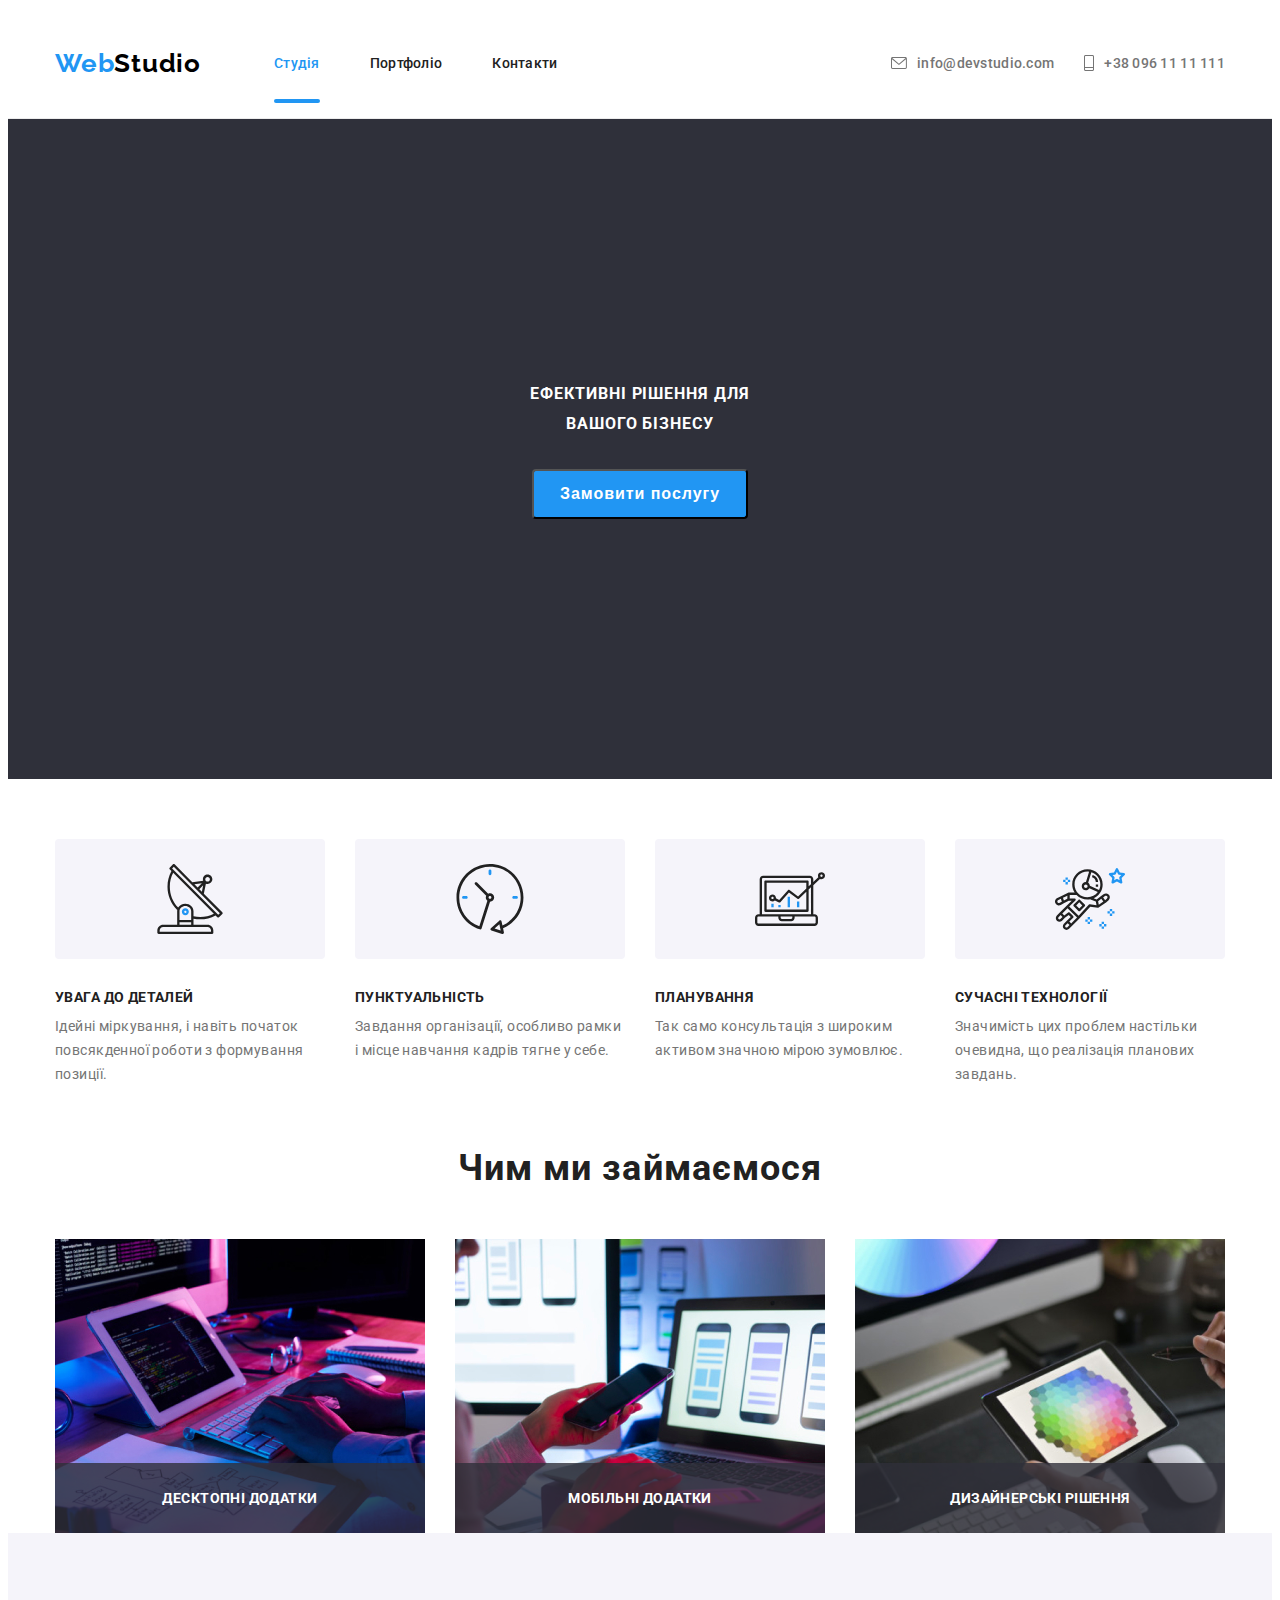
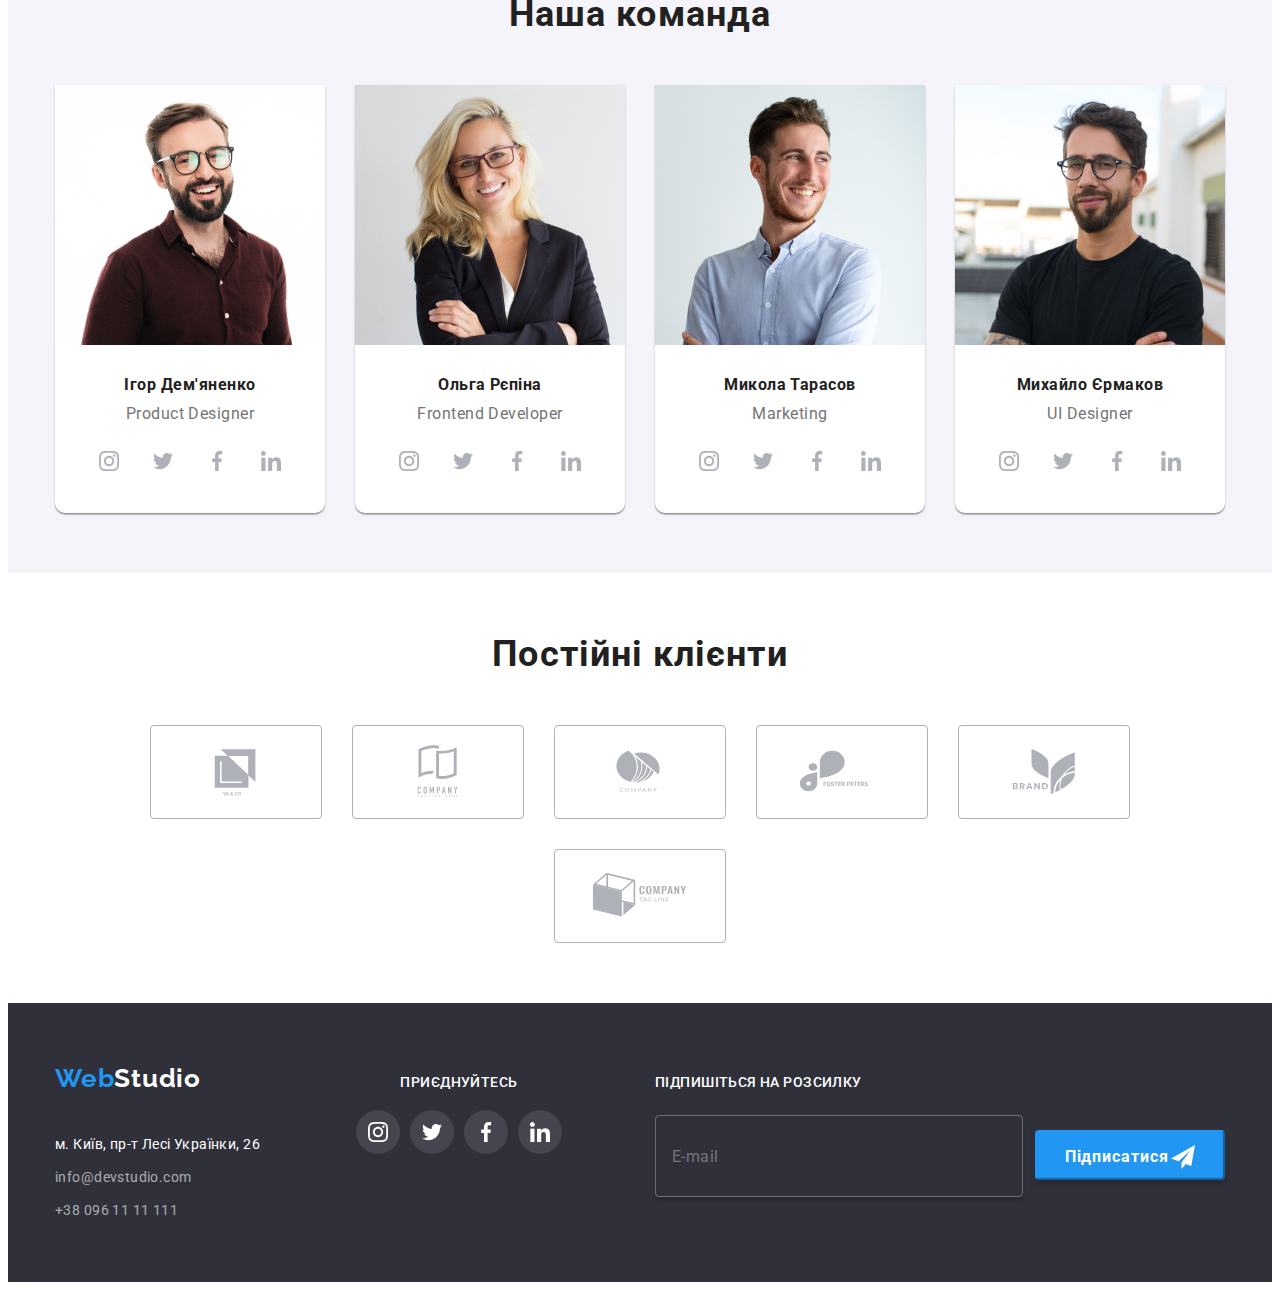
==== commit c2744990: "hw-08-try-01" ====
--- a/index.html
+++ b/index.html
@@ -130,19 +130,19 @@
         <ul class="list works__list">
           <li class="works__list-item">
             <div class="works__list-img">
-              <img class="works__img" src="./images/imgbox1.jpg" alt="приклад роботи1" width="370" />
+              <img class="works__img" src="./images/works/desk/img.jpg" alt="приклад роботи1" width="370" />
               <p class="works__list-text">Десктопні додатки</p>
             </div>
           </li>
           <li class="works__list-item">
             <div class="works__list-img">
-              <img class="works__img" src="./images/imgbox2.jpg" alt="приклад роботи2" width="370" />
+              <img class="works__img" src="./images/works/desk/img-1.jpg" alt="приклад роботи2" width="370" />
               <p class="works__list-text">Мобільні додатки</p>
             </div>
           </li>
           <li class="works__list-item">
             <div class="works__list-img">
-              <img class="works__img" src="./images/imgbox3.jpg" alt="приклад роботи3" width="370" />
+              <img class="works__img" src="./images/works/desk/img-2.jpg" alt="приклад роботи3" width="370" />
               <p class="works__list-text">Дизайнерські рішення</p>
             </div>
           </li>
@@ -158,7 +158,32 @@
 
           <li class="our-team__item">
             <div class="our-team__card">
-              <img class="our-team__img" src="./images/img.jpg" alt="фото" width="270" />
+                <picture>
+                <source 
+                srcset="
+               ./images/our-team/desk/img.jpg 1x,
+                ./images/our-team/desk/img@2x.jpg 2x"
+                media="(min-width:1200px)" 
+                />
+
+                <source srcset="
+               ./images/our-team/tab/img.jpg 1x,
+                ./images/our-team/tab/img@2x.jpg 2x" 
+                media="(min-width:768px)" />
+            
+                <source 
+                srcset="
+                ./images/our-team/mob/img.jpg 1x,
+                ./images/our-team/mob/img@2x.jpg 2x"
+                 media="(min-width:480px)"
+                />
+
+                <img class="our-team__img" 
+                  src="./images/our-team/mob/img.jpg" 
+                  alt="фото" 
+                  width="450" />
+               </picture>
+
               <h3 class="our-team__subtitle">Ігор Дем'яненко</h3>
               <p class="our-team__text">Product Designer</p>
 
@@ -197,7 +222,27 @@
 
           <li class="our-team__item">
             <div class="our-team__card">
-              <img class="our-team__img" src="./images/img1.jpg" alt="фото" width="270" />
+              <picture>
+                <source srcset="
+                             ./images/our-team/desk/img-1.jpg 1x,
+                              ./images/our-team/desk/img@2x-1.jpg 2x" 
+                              media="(min-width:1200px)" />
+              
+                <source srcset="
+                             ./images/our-team/tab/img-1.jpg 1x,
+                              ./images/our-team/tab/img@2x-1.jpg 2x" 
+                              media="(min-width:768px)" />
+              
+                <source srcset="
+                              ./images/our-team/mob/img-1.jpg 1x,
+                              ./images/our-team/mob/img@2x-1.jpg 2x" 
+                              media="(min-width:480px)" />
+              
+                <img class="our-team__img"              
+                  src="./images/our-team/mob/img-1.jpg" 
+                  alt="фото" 
+                  width="450" />
+              </picture>
               <h3 class="our-team__subtitle">Ольга Рєпіна</h3>
               <p class="our-team__text">Frontend Developer</p>
               <ul class="social list">
@@ -235,7 +280,27 @@
 
           <li class="our-team__item">
             <div class="our-team__card">
-              <img class="our-team__img" src="./images/img2.jpg" alt="фото" width="270" />
+            <picture>
+              <source srcset="
+                ./images/our-team/desk/img-2.jpg 1x,
+                ./images/our-team/desk/img@2x-2.jpg 2x"
+                 media="(min-width:1200px)" />
+            
+              <source srcset="
+                ./images/our-team/tab/img-2.jpg 1x,
+                 ./images/our-team/tab/img@2x-2.jpg 2x" 
+                 media="(min-width:768px)" />
+            
+              <source srcset="
+                ./images/our-team/mob/img-2.jpg 1x,
+                  ./images/our-team/mob/img@2x-2.jpg 2x" 
+                  media="(min-width:480px)" />
+            
+              <img class="our-team__img" 
+              src="./images/our-team/mob/img-2.jpg" 
+              alt="фото"
+              width="450" />
+            </picture>
               <h3 class="our-team__subtitle">Микола Тарасов</h3>
               <p class="our-team__text">Marketing</p>
               <ul class="social list">
@@ -273,7 +338,26 @@
 
           <li class="our-team__item">
             <div class="our-team__card">
-              <img class="our-team__img" src="./images/img3.jpg" alt="фото" width="270" />
+              <picture>
+                <source srcset="
+                 ./images/our-team/desk/img-3.jpg 1x,
+                  ./images/our-team/desk/img@2x-3.jpg 2x" 
+                  media="(min-width:1200px)" />
+              
+                <source srcset="
+                  ./images/our-team/tab/img-3.jpg 1x,
+                   ./images/our-team/tab/img@2x-3.jpg 2x" 
+                   media="(min-width:768px)" />
+              
+                <source srcset="
+                   ./images/our-team/mob/img-3.jpg 1x,
+                    ./images/our-team/mob/img@2x-3.jpg 2x" 
+                    media="(min-width:480px)" />
+              
+                <img class="our-team__img" src="./images/our-team/mob/img-3.jpg" 
+                alt="фото" 
+                width="450" />
+              </picture>
               <h3 class="our-team__subtitle">Михайло Єрмаков</h3>
               <p class="our-team__text">UI Designer</p>
 
--- a/css/main.min.css
+++ b/css/main.min.css
@@ -1 +1 @@
-:root{--text-color-main: #757575;--color-white: #ffffff;--color-blue: #2196f3;--title-color: #212121}body{font-family:"roboto",sans-serif}p,h1,h2,h3,h4,h5,h6{margin:0px}ul,ol{margin:0px;padding:0px}.list{list-style:none;padding:0;margin:0}.link{text-decoration:none}.container{width:100%;padding-top:16px;padding-bottom:16px;margin:0 auto}@media screen and (min-width: 480px){.container{width:450px}}@media screen and (min-width: 480px){.container{padding-top:60px;padding-bottom:60px}}@media screen and (min-width: 768px){.container{width:738px}}@media screen and (min-width: 1200px){.container{width:1170px}}.visually-hidden{position:absolute;width:1px;height:1px;margin:-1px;border:0;padding:0;white-space:nowrap;-webkit-clip-path:inset(100%);clip-path:inset(100%);clip:rect(0 0 0 0);overflow:hidden}.active{color:var(--color-blue);text-align:center;font-size:16px;font-weight:700;line-height:1.87;letter-spacing:.96px}.current{position:relative}.current::after{content:"";position:absolute;left:0px;bottom:0px;width:100%;height:4px;border-radius:2px;background-color:currentColor}.btn{color:var(--color-white);text-align:center;font-size:16px;font-weight:700;line-height:1.87;letter-spacing:.96px;margin-top:30px;border-radius:4px;background-color:var(--color-blue);min-height:50px;min-width:216px}.header{border-bottom:1px solid #ececec}.header__logo{font-family:"raleway",sans-serif;font-weight:700;font-size:26px;color:#000}@media screen and (min-width: 768px){.header__logo{margin-right:73px}}.header__container{display:-webkit-box;display:-ms-flexbox;display:flex;-webkit-box-pack:justify;-ms-flex-pack:justify;justify-content:space-between;-webkit-box-align:center;-ms-flex-align:center;align-items:center;padding-top:15px;padding-bottom:15px;position:relative}@media screen and (min-width: 768px){.header__container{height:80px}}.header__nav{display:-webkit-box;display:-ms-flexbox;display:flex;-webkit-box-align:center;-ms-flex-align:center;align-items:center}.header__list{display:none}@media screen and (min-width: 768px){.header__list{display:-webkit-box;display:-ms-flexbox;display:flex}}.header__link{color:var(--title-color);font-size:14px;font-weight:500;letter-spacing:.28px;padding-top:32px;padding-bottom:32px;display:block;-webkit-transition-property:color;transition-property:color;-webkit-transition-duration:250ms;transition-duration:250ms;-webkit-transition-timing-function:cubic-bezier(0.4, 0, 0.2, 1);transition-timing-function:cubic-bezier(0.4, 0, 0.2, 1)}.header__link:focus,.header__link:hover{font-size:14px;font-weight:500;color:var(--color-blue);letter-spacing:.28px}.header__list-item:not(:last-child){margin-right:50px}.header__mail-item{margin-bottom:10px}@media screen and (min-width: 1200px){.header__mail-item{margin-right:30px}}.header__mail-link:focus,.header__mail-link:hover{color:var(--color-blue)}.header__mail{display:none}@media screen and (min-width: 768px){.header__mail{display:-webkit-box;display:-ms-flexbox;display:flex;-webkit-box-align:start;-ms-flex-align:start;align-items:flex-start;-webkit-box-orient:vertical;-webkit-box-direction:normal;-ms-flex-direction:column;flex-direction:column}}@media screen and (min-width: 1200px){.header__mail{-webkit-box-orient:horizontal;-webkit-box-direction:normal;-ms-flex-direction:row;flex-direction:row}}.header__mail-link:focus .header__mail-icon,.header__mail-link:hover .header__mail-icon{fill:var(--color-blue)}.header .header__mail-icon,.header .header__tel-icon{fill:#757575;margin-right:10px;-webkit-transition-property:fill;transition-property:fill;-webkit-transition-duration:250ms;transition-duration:250ms;-webkit-transition-timing-function:cubic-bezier(0.4, 0, 0.2, 1);transition-timing-function:cubic-bezier(0.4, 0, 0.2, 1)}.header .header__mail-icon:hover,.header .header__mail-icon:focus,.header .header__tel-icon:hover,.header .header__tel-icon:focus{fill:#2196f3}.header__tel-item:focus .header__tel-icon,.header__tel-item:hover .header__tel-icon{fill:var(--color-blue)}.header__tel-item,.header__mail-link{display:-webkit-box;display:-ms-flexbox;display:flex;-webkit-box-align:center;-ms-flex-align:center;align-items:center;color:var(--text-color-main);font-size:14px;font-weight:500;letter-spacing:.28px;-webkit-transition-property:color;transition-property:color;-webkit-transition-duration:250ms;transition-duration:250ms;-webkit-transition-timing-function:cubic-bezier(0.4, 0, 0.2, 1);transition-timing-function:cubic-bezier(0.4, 0, 0.2, 1)}.header__tel-item:focus,.header__tel-item:hover{color:var(--color-blue)}.header__list .header__link.current{color:var(--color-blue)}.header__list .header__link.current__logo{font-family:"raleway",sans-serif;font-weight:700;font-size:26px;color:#000}.logo{color:var(--color-blue);font-family:"raleway",sans-serif;font-weight:700;font-size:26px;letter-spacing:.78px}.hero{margin:0 auto;background-color:#2f303a;background-image:-webkit-gradient(linear, left top, left bottom, from(rgba(47, 48, 58, 0.4)), to(rgba(47, 48, 58, 0.4))),url(../images/bg_hero.png);background-image:linear-gradient(rgba(47, 48, 58, 0.4), rgba(47, 48, 58, 0.4)),url(../images/bg_hero.png);background-repeat:no-repeat;background-position:50% 50%;background-size:cover;text-align:center;padding-bottom:200px;padding-top:200px}.hero__title{color:var(--color-white);text-align:center;text-transform:uppercase;line-height:1.87;letter-spacing:.06em;margin:0 auto;font-weight:700;font-size:16px}.text__list-item{width:100%}@media screen and (min-width: 768px){.text__list-item{width:354px}}@media screen and (min-width: 1200px){.text__list-item{width:270px}}.text__list{display:-webkit-box;display:-ms-flexbox;display:flex;-ms-flex-wrap:wrap;flex-wrap:wrap;gap:30px;-webkit-box-pack:center;-ms-flex-pack:center;justify-content:center}.text__list-icon-box{max-width:450px;height:120px;background-color:#f5f4fa;display:-webkit-box;display:-ms-flexbox;display:flex;-webkit-box-align:center;-ms-flex-align:center;align-items:center;-webkit-box-pack:center;-ms-flex-pack:center;justify-content:center;margin-bottom:30px;border-radius:4px}.text__list-icon{display:-webkit-box;display:-ms-flexbox;display:flex;-webkit-box-align:center;-ms-flex-align:center;align-items:center;-webkit-box-pack:center;-ms-flex-pack:center;justify-content:center;border-radius:4px;background-color:#f5f4fa}@media screen and (min-width: 768px){.text__list-icon{-ms-flex-wrap:wrap;flex-wrap:wrap}}.text__list-title{color:var(--title-color);font-size:14px;font-weight:700;letter-spacing:.42px}.text__list-text{color:var(--text-color-main);font-size:14px;line-height:1.71;letter-spacing:.42px;margin-top:10px}.works__title{color:var(--title-color);text-align:center;font-size:36px;font-weight:700;letter-spacing:1.08px;margin-bottom:50px;display:none}@media screen and (min-width: 1200px){.works__title{display:block}}.works__img{display:block}.works__list-img{display:none;position:relative}@media screen and (min-width: 1200px){.works__list-img{display:block}}.works__list-text{position:absolute;bottom:0;left:0;color:#fff;display:-webkit-box;display:-ms-flexbox;display:flex;text-align:center;-webkit-box-pack:center;-ms-flex-pack:center;justify-content:center;font-family:"roboto",sans-serif;font-size:14px;font-weight:700;letter-spacing:.42px;text-transform:uppercase;padding-top:27px;padding-bottom:27px;background:rgba(47,48,58,.8);width:100%}.works__list{display:-webkit-box;display:-ms-flexbox;display:flex;gap:30px;display:none}@media screen and (min-width: 1200px){.works__list{display:-webkit-box;display:-ms-flexbox;display:flex;-webkit-box-pack:center;-ms-flex-pack:center;justify-content:center}}.our-team{background-color:#f5f4fa}.our-team__img{display:block}@media screen and (min-width: 480px){.our-team__img{width:450px}}@media screen and (min-width: 768px){.our-team__img{width:354px}}@media screen and (min-width: 1200px){.our-team__img{width:270px}}.our-team__title{color:var(--title-color);text-align:center;font-size:36px;font-weight:700px;letter-spacing:1.08px;margin-bottom:50px}.our-team__container{display:-webkit-box;display:-ms-flexbox;display:flex;-webkit-box-orient:vertical;-webkit-box-direction:normal;-ms-flex-direction:column;flex-direction:column}@media screen and (min-width: 768px){.our-team__container{display:-webkit-box;display:-ms-flexbox;display:flex;-webkit-box-orient:horizontal;-webkit-box-direction:normal;-ms-flex-direction:row;flex-direction:row;-ms-flex-wrap:wrap;flex-wrap:wrap;gap:30px}}.our-team__card{padding-bottom:30px;-webkit-box-shadow:0 2px 1px 0 rgba(0,0,0,.2),0 1px 1px 0 rgba(0,0,0,.14),0 1px 3px 0 rgba(0,0,0,.12);box-shadow:0 2px 1px 0 rgba(0,0,0,.2),0 1px 1px 0 rgba(0,0,0,.14),0 1px 3px 0 rgba(0,0,0,.12);background:#fff;border:1px;border-top:none;border-bottom-right-radius:10px;border-bottom-left-radius:10px;-webkit-transition-duration:250ms;transition-duration:250ms;-webkit-transition-timing-function:cubic-bezier(0.4, 0, 0.2, 1);transition-timing-function:cubic-bezier(0.4, 0, 0.2, 1);margin-bottom:30px;max-width:450px}@media screen and (min-width: 768px){.our-team__card{margin-bottom:0}}.our-team.text{color:var(--text-color-main);text-align:center;letter-spacing:.48px}.our-team__item{display:block}.our-team___item:last-child{margin-right:0px}.our-team__subtitle{color:var(--title-color);margin-top:30px;font-size:16px;text-align:center;font-weight:500px;letter-spacing:.48px}.our-team__text{color:var(--text-color-main);text-align:center;letter-spacing:.48px;margin-top:10px}.clients__title{color:var(--title-color);text-align:center;font-size:36px;font-weight:700px;letter-spacing:1.08px;margin-bottom:50px}.clients__list{display:-webkit-box;display:-ms-flexbox;display:flex;-ms-flex-wrap:wrap;flex-wrap:wrap;gap:30px;-webkit-box-align:center;-ms-flex-align:center;align-items:center;-webkit-box-pack:center;-ms-flex-pack:center;justify-content:center}.clients__list-link{display:-webkit-box;display:-ms-flexbox;display:flex;-webkit-box-align:center;-ms-flex-align:center;align-items:center;-webkit-box-pack:center;-ms-flex-pack:center;justify-content:center;border:1px solid #afb1b8;border-radius:4px;width:170px;height:92px;-webkit-transition-property:border-color;transition-property:border-color;-webkit-transition-duration:250ms;transition-duration:250ms;-webkit-transition-timing-function:cubic-bezier(0.4, 0, 0.2, 1);transition-timing-function:cubic-bezier(0.4, 0, 0.2, 1)}@media screen and (min-width: 480px){.clients__list-link{width:210px}}@media screen and (min-width: 768px){.clients__list-link{width:226px}}@media screen and (min-width: 1200px){.clients__list-link{width:170px}}.clients__list-icon{fill:#afb1b8;-webkit-transition-property:fill;transition-property:fill;-webkit-transition-duration:250ms;transition-duration:250ms;-webkit-transition-timing-function:cubic-bezier(0.4, 0, 0.2, 1);transition-timing-function:cubic-bezier(0.4, 0, 0.2, 1)}.clients__list-link:focus,.clients__list-link:hover{border-color:#2196f3}.clients__list-link:focus .clients__list-icon,.clients__list-link:hover .clients__list-icon{fill:#2196f3}.footer{background-color:#2f303a;color:var(--color-white)}.footer__container{display:-webkit-box;display:-ms-flexbox;display:flex;-webkit-box-orient:vertical;-webkit-box-direction:normal;-ms-flex-direction:column;flex-direction:column;-webkit-box-align:center;-ms-flex-align:center;align-items:center}@media screen and (min-width: 768px){.footer__container{margin-right:136px}}@media screen and (min-width: 1200px){.footer__container{-webkit-box-align:start;-ms-flex-align:start;align-items:flex-start;margin-right:70px;width:231px}}.footer__content{display:-webkit-box;display:-ms-flexbox;display:flex;-webkit-box-orient:vertical;-webkit-box-direction:normal;-ms-flex-direction:column;flex-direction:column;-webkit-box-pack:center;-ms-flex-pack:center;justify-content:center;-webkit-box-align:center;-ms-flex-align:center;align-items:center}@media screen and (min-width: 768px){.footer__content{-webkit-box-orient:horizontal;-webkit-box-direction:normal;-ms-flex-direction:row;flex-direction:row;-ms-flex-wrap:wrap;flex-wrap:wrap;-webkit-box-align:baseline;-ms-flex-align:baseline;align-items:baseline}}@media screen and (min-width: 1200px){.footer__content{-webkit-box-pack:start;-ms-flex-pack:start;justify-content:flex-start}}.footer__logo{color:var(--color-white)}.footer__nav{color:rgba(255,255,255,.6);font-size:14px;line-height:1.71;letter-spacing:.42px;-webkit-transition-property:color;transition-property:color;-webkit-transition-duration:250ms;transition-duration:250ms;-webkit-transition-timing-function:cubic-bezier(0.4, 0, 0.2, 1);transition-timing-function:cubic-bezier(0.4, 0, 0.2, 1)}.footer__nav:hover{color:rgba(33,150,243,.6);font-size:14px;line-height:1.71;letter-spacing:.42px}.footer__adress{font-style:normal;margin-top:20px;display:-webkit-box;display:-ms-flexbox;display:flex;-webkit-box-orient:vertical;-webkit-box-direction:normal;-ms-flex-direction:column;flex-direction:column;-webkit-box-align:center;-ms-flex-align:center;align-items:center}@media screen and (min-width: 1200px){.footer__adress{-webkit-box-align:start;-ms-flex-align:start;align-items:flex-start}}.footer__adress-text{color:var(--color-white);font-family:"roboto",sans-serif;font-size:14px;line-height:1.71;letter-spacing:.03em;margin-bottom:9px;margin-top:20px}.footer__adress-tel{margin-top:9px}.footer__input{border:1px solid rgba(255,255,255,.3);border-radius:4px;width:100%;height:50px;-webkit-box-shadow:0 4px 4px 0 rgba(0,0,0,.15);box-shadow:0 4px 4px 0 rgba(0,0,0,.15);background:rgba(33,150,243,0);padding:15px 16px;font-family:"Roboto",sans-serif;font-weight:400;font-size:16px;line-height:1.25;letter-spacing:.03em;color:rgba(255,255,255,.6)}@media screen and (min-width: 1200px){.footer__input{width:358px;margin-right:12px}}.footer__input:focus:valid{outline:2px solid;outline-offset:-1px;outline-color:#2196f3}.footer__button{border-radius:4px;width:200px;height:50px;-webkit-box-shadow:0 4px 4px 0 rgba(0,0,0,.15);box-shadow:0 4px 4px 0 rgba(0,0,0,.15);background:#2196f3;border-color:#2196f3;font-family:"Roboto",sans-serif;font-weight:700;font-size:16px;line-height:1.875;letter-spacing:.06em;text-align:start;color:#fff;padding:10px 28px;position:relative;margin-top:20px}.footer__input-text{font-family:"Roboto",sans-serif;font-weight:500;font-size:14px;letter-spacing:.03em;text-transform:uppercase;color:#fff;margin-bottom:20px;display:-webkit-box;display:-ms-flexbox;display:flex;-webkit-box-pack:center;-ms-flex-pack:center;justify-content:center}@media screen and (min-width: 1200px){.footer__input-text{-webkit-box-pack:start;-ms-flex-pack:start;justify-content:flex-start}}.footer__icon-send{position:absolute;right:28px;top:13px}.footer__form{display:-webkit-box;display:-ms-flexbox;display:flex;-webkit-box-orient:vertical;-webkit-box-direction:normal;-ms-flex-direction:column;flex-direction:column;-webkit-box-align:center;-ms-flex-align:center;align-items:center}@media screen and (min-width: 1200px){.footer__form{-webkit-box-orient:horizontal;-webkit-box-direction:normal;-ms-flex-direction:row;flex-direction:row;-webkit-box-align:baseline;-ms-flex-align:baseline;align-items:baseline}}.footer__input-container{margin-top:60px;width:100%}@media screen and (min-width: 768px){.footer__input-container{width:450px}}@media screen and (min-width: 1200px){.footer__input-container{display:-webkit-box;display:-ms-flexbox;display:flex;-webkit-box-orient:vertical;-webkit-box-direction:normal;-ms-flex-direction:column;flex-direction:column;width:570px}}.mobile-menu{padding:21px 25px 48px 40px;position:fixed;left:0px;top:0px;width:100%;height:100%;background:#fff}.mobile-menu__nav{display:-webkit-box;display:-ms-flexbox;display:flex;-webkit-box-orient:vertical;-webkit-box-direction:normal;-ms-flex-direction:column;flex-direction:column;-webkit-box-align:start;-ms-flex-align:start;align-items:flex-start}.mobile-menu__nav-link{font-family:var(--font-family);font-weight:500;font-size:40px;letter-spacing:.02em;color:#212121}.mobile-menu__nav-link:focus{color:#2196f3}.mobile-menu__item:not(:last-child){margin-bottom:32px}.mobile-menu__tel{margin-bottom:32px}.mobile-menu__tel-link,.mobile-menu__mail-link{font-family:var(--font-family);font-weight:500;font-size:24px;letter-spacing:.02em;color:#757575}.mobile-menu__tel-link:focus,.mobile-menu__mail-link:focus{font-family:var(--font-family);font-size:34px;color:#2196f3}.mobile-menu__contacts{position:absolute;left:40px;bottom:134px}.mobile-menu__soc{font-family:var(--font-family);font-weight:500;font-size:18px;line-height:1.22;letter-spacing:.02em;color:#2196f3;display:-webkit-box;display:-ms-flexbox;display:flex;-ms-flex-wrap:wrap;flex-wrap:wrap;position:absolute;left:40px;bottom:48px}.mobile-menu__soc-item:not(:last-child){margin-right:20px}.mobile-menu__soc-link{font-family:var(--font-family);font-weight:500;font-size:18px;line-height:122%;letter-spacing:.02em;color:#2196f3}.mobile-menu__close{position:absolute;top:21px;right:25px;width:40px;height:40px;background-color:#fff;border-color:#fff}.mobile-menu__open{width:40px;height:40px;background-color:#fff;border-color:#fff;position:absolute;top:10px;right:1px}@media screen and (min-width: 768px){.mobile-menu__open{display:none}}.mobile-menu__open-icon{fill:#212121}.mobile-menu__close:focus,.mobile-menu__close:hover{fill:#2196f3}.portfolio__btn{font-weight:500;font-size:16px;color:var(--title-color);background-color:#f5f4fa;border-color:#f5f4fa;border-radius:4px;padding:6px 22px;cursor:pointer;border:none;-webkit-transition-property:color,background-color,-webkit-box-shadow;transition-property:color,background-color,-webkit-box-shadow;transition-property:color,box-shadow,background-color;transition-property:color,box-shadow,background-color,-webkit-box-shadow;-webkit-transition-duration:250ms;transition-duration:250ms;-webkit-transition-timing-function:cubic-bezier(0.4, 0, 0.2, 1);transition-timing-function:cubic-bezier(0.4, 0, 0.2, 1)}.portfolio__btn:focus,.portfolio__btn:hover{font-weight:500;font-size:16px;color:var(--color-white);background-color:var(--color-blue);cursor:pointer;-webkit-box-shadow:1px 4px 6px 0 rgba(0,0,0,.16),0 4px 4px 0 rgba(0,0,0,.06),0 1px 1px 0 rgba(0,0,0,.12);box-shadow:1px 4px 6px 0 rgba(0,0,0,.16),0 4px 4px 0 rgba(0,0,0,.06),0 1px 1px 0 rgba(0,0,0,.12)}.portfolio__title-hh{color:var(--title-color);font-size:18px;font-weight:700;letter-spacing:1.08px;line-height:2}.portfolio__text{color:var(--text-color-main);line-height:1.87;margin-top:4px}.portfolio__btns{display:-webkit-box;display:-ms-flexbox;display:flex;-ms-flex-wrap:wrap;flex-wrap:wrap;margin-bottom:40px}@media screen and (min-width: 480px){.portfolio__btns{width:326px}}@media screen and (min-width: 768px){.portfolio__btns{width:100%;-webkit-box-pack:center;-ms-flex-pack:center;justify-content:center;margin-bottom:30px}}@media screen and (min-width: 1200px){.portfolio__btns{margin-top:34px;margin-bottom:50px}}.portfolio__box{display:-webkit-box;display:-ms-flexbox;display:flex;-ms-flex-wrap:wrap;flex-wrap:wrap;-webkit-box-align:center;-ms-flex-align:center;align-items:center;gap:30px}@media screen and (min-width: 480px){.portfolio__box{-webkit-box-pack:center;-ms-flex-pack:center;justify-content:center}}@media screen and (min-width: 768px){.portfolio__box{-webkit-box-pack:start;-ms-flex-pack:start;justify-content:flex-start}}.portfolio__item{margin-right:8px;margin-bottom:15px}.portfolio__item:last-child{margin-right:0px}.portfolio__img{display:block}.portfolio__img-text{border:1px solid #f5f4fa;border-top:none;padding:20px 24px;height:147px}.portfolio__link{display:block;-webkit-transition-property:-webkit-box-shadow;transition-property:-webkit-box-shadow;transition-property:box-shadow;transition-property:box-shadow, -webkit-box-shadow;-webkit-transition-duration:250ms;transition-duration:250ms;-webkit-transition-timing-function:cubic-bezier(0.4, 0, 0.2, 1);transition-timing-function:cubic-bezier(0.4, 0, 0.2, 1)}.portfolio__link:focus,.portfolio__link:hover{-webkit-box-shadow:1px 4px 6px 0 rgba(0,0,0,.16),0 4px 4px 0 rgba(0,0,0,.06),0 1px 1px 0 rgba(0,0,0,.12);box-shadow:1px 4px 6px 0 rgba(0,0,0,.16),0 4px 4px 0 rgba(0,0,0,.06),0 1px 1px 0 rgba(0,0,0,.12)}.portfolio__overlay-img{position:relative;overflow:hidden}.portfolio__overlay-text{position:absolute;top:0px;left:0px;height:100%;background:rgba(33,150,243,.9);padding:63px 24px;color:#fff;font-family:Roboto,sans-serif;font-size:18px;font-weight:400;line-height:1.55;letter-spacing:.54px;-webkit-transform:translatey(105%);transform:translatey(105%);-webkit-transition-duration:250ms;transition-duration:250ms;-webkit-transition-timing-function:cubic-bezier(0.4, 0, 0.2, 1);transition-timing-function:cubic-bezier(0.4, 0, 0.2, 1)}@media screen and (min-width: 768px){.portfolio__card{width:354px}}.portfolio__card:focus .portfolio__overlay-text,.portfolio__card:hover .portfolio__overlay-text{-webkit-transform:translatey(0);transform:translatey(0)}.portfolio .portfolio__btn.current{background-color:var(--color-blue)}.social{display:-webkit-box;display:-ms-flexbox;display:flex;gap:10px;-webkit-box-pack:center;-ms-flex-pack:center;justify-content:center;-webkit-box-align:center;-ms-flex-align:center;align-items:center;margin-top:16px}.social__link{display:-webkit-box;display:-ms-flexbox;display:flex;width:44px;height:44px;border-radius:50%;background-color:#fff;-webkit-box-align:center;-ms-flex-align:center;align-items:center;-webkit-box-pack:center;-ms-flex-pack:center;justify-content:center;-webkit-transition-property:background-color;transition-property:background-color;-webkit-transition-duration:250ms;transition-duration:250ms;-webkit-transition-timing-function:cubic-bezier(0.4, 0, 0.2, 1);transition-timing-function:cubic-bezier(0.4, 0, 0.2, 1)}.social__link:focus,.social__link:hover{background-color:#2196f3}.social__link:focus .social__icon{fill:#fff}.social__link:hover .social__icon{fill:#fff}.social__icon{fill:#afb1b8;-webkit-transition-property:fill;transition-property:fill;-webkit-transition-duration:250ms;transition-duration:250ms;-webkit-transition-timing-function:cubic-bezier(0.4, 0, 0.2, 1);transition-timing-function:cubic-bezier(0.4, 0, 0.2, 1)}.social__item:last-child{margin-right:0px}.footer__item-link{display:-webkit-box;display:-ms-flexbox;display:flex;-webkit-box-align:center;-ms-flex-align:center;align-items:center;-webkit-box-pack:center;-ms-flex-pack:center;justify-content:center;width:44px;height:44px;border-radius:50%;background-color:rgba(255,255,255,.1);-webkit-transition-property:background-color;transition-property:background-color;-webkit-transition-duration:250ms;transition-duration:250ms;-webkit-transition-timing-function:cubic-bezier(0.4, 0, 0.2, 1);transition-timing-function:cubic-bezier(0.4, 0, 0.2, 1)}.footer__item-link:focus,.footer__item-link:hover{background-color:#2196f3;-webkit-transition-duration:250ms;transition-duration:250ms;-webkit-transition-timing-function:cubic-bezier(0.4, 0, 0.2, 1);transition-timing-function:cubic-bezier(0.4, 0, 0.2, 1)}.footer__item-link:focus,.footer__item-link:hover .social__icon{fill:#fff}.footer__icon{fill:#fff;-webkit-transition-property:fill;transition-property:fill;-webkit-transition-duration:250ms;transition-duration:250ms;-webkit-transition-timing-function:cubic-bezier(0.4, 0, 0.2, 1);transition-timing-function:cubic-bezier(0.4, 0, 0.2, 1)}.footer__links{display:-webkit-box;display:-ms-flexbox;display:flex;margin-top:0px;gap:10px}.footer__text{display:-webkit-box;display:-ms-flexbox;display:flex;-webkit-box-pack:center;-ms-flex-pack:center;justify-content:center;font-family:"Roboto",sans-serif;font-weight:500;font-size:14px;letter-spacing:.03em;text-transform:uppercase;color:#fff;margin-bottom:20px}.footer__social{margin-top:60px}@media screen and (min-width: 768px){.footer__social{margin-top:0}}@media screen and (min-width: 1200px){.footer__social{margin-right:93px}}.modal{position:absolute;top:50%;left:50%;-webkit-transform:translate(-50%, -50%) scale(1);transform:translate(-50%, -50%) scale(1);-webkit-transition-duration:250ms;transition-duration:250ms;width:528px;min-height:581px;padding:40px;border-radius:4px;background:#fff;-webkit-box-shadow:0px 2px 1px 0px rgba(0,0,0,.2),0px 1px 1px 0px rgba(0,0,0,.14),0px 1px 3px 0px rgba(0,0,0,.12);box-shadow:0px 2px 1px 0px rgba(0,0,0,.2),0px 1px 1px 0px rgba(0,0,0,.14),0px 1px 3px 0px rgba(0,0,0,.12)}.label{position:relative;display:block;font-family:"Roboto",sans-serif;font-weight:400;font-size:12px;letter-spacing:.01em;color:#757575}.icon-post,.icon-tel,.icon-name{position:absolute;left:15px;top:31px;fill:#212121}.icon-post:hover,.icon-tel:hover,.icon-name:hover{fill:#2196f3}.main-input:focus+.icon-name{fill:#2196f3}.main-input:focus+.icon-tel{fill:#2196f3}.main-input:focus+.icon-post{fill:#2196f3}.main-input{width:100%;height:40px;padding:14px 15px;padding-left:42px;border:1px solid rgba(33,33,33,.2);border-radius:4px;margin-bottom:10px;font-family:"Roboto",sans-serif;font-weight:400;font-size:12px;letter-spacing:.01em;cursor:pointer;-webkit-transition:border-color 250ms ease-in-out;transition:border-color 250ms ease-in-out;margin-top:4px;outline:none}.main-input:focus,.main-input:hover{border-color:#2196f3;fill:#2196f3}.comment{width:100%;min-height:120px;margin-bottom:20px;resize:none;border-radius:4px;border-color:rgba(117,117,117,.5);padding:12px 16px;cursor:pointer;-webkit-transition:border-color 250ms ease-in-out;transition:border-color 250ms ease-in-out;font-family:"Roboto",sans-serif;font-weight:400;font-size:12px;letter-spacing:.01em;margin-top:4px;outline:none}.comment:focus,.comment:hover{border-color:#2196f3}.comment::-webkit-input-placeholder{font-family:"Roboto",sans-serif;font-weight:400;font-size:12px;letter-spacing:.01em;color:rgba(117,117,117,.5)}.comment::-moz-placeholder{font-family:"Roboto",sans-serif;font-weight:400;font-size:12px;letter-spacing:.01em;color:rgba(117,117,117,.5)}.comment:-ms-input-placeholder{font-family:"Roboto",sans-serif;font-weight:400;font-size:12px;letter-spacing:.01em;color:rgba(117,117,117,.5)}.comment::-ms-input-placeholder{font-family:"Roboto",sans-serif;font-weight:400;font-size:12px;letter-spacing:.01em;color:rgba(117,117,117,.5)}.comment::placeholder{font-family:"Roboto",sans-serif;font-weight:400;font-size:12px;letter-spacing:.01em;color:rgba(117,117,117,.5)}.modal-btn{border-radius:4px;width:200px;height:50px;-webkit-box-shadow:0 4px 4px 0 rgba(0,0,0,.15);box-shadow:0 4px 4px 0 rgba(0,0,0,.15);background:#188ce8;font-family:"Roboto",sans-serif;font-weight:700;font-size:16px;line-height:1.875;letter-spacing:.06em;text-align:center;color:#fff;border-color:#188ce8;cursor:pointer;display:block;-webkit-box-pack:center;-ms-flex-pack:center;justify-content:center;-webkit-box-align:center;-ms-flex-align:center;align-items:center}.modal-text{font-family:"Roboto",sans-serif;font-weight:400;font-size:14px;line-height:1.71429;letter-spacing:.03em;color:#757575;text-align:center;margin-bottom:30px}.modal-title{font-family:"Roboto",sans-serif;font-weight:700;font-size:20px;letter-spacing:.03em;text-align:center;color:#212121;margin-bottom:12px}.modal-link{text-decoration:underline;-webkit-text-decoration-skip-ink:none;text-decoration-skip-ink:none;color:#2196f3;font-family:"Roboto",sans-serif;font-weight:400;font-size:14px;line-height:1.71429;letter-spacing:.03em}.icon-galochka{position:absolute;top:3px;left:10px;display:-webkit-box;display:-ms-flexbox;display:flex;-webkit-box-align:center;-ms-flex-align:center;align-items:center;-webkit-box-pack:center;-ms-flex-pack:center;justify-content:center;width:16px;height:15px;border-radius:2px;border:2px solid #212121;-webkit-transition:background-color 250ms linear,border-color 250ms linear;transition:background-color 250ms linear,border-color 250ms linear}.icon-galochka:hover{border-color:#2196f3}.checkbox:checked+span .icon-galochka{background-color:#2196f3;border-color:#2196f3}.checkbox:focus+span .icon-galochka{border-color:#2196f3}.checkbox:hover span .icon-galochka{border-color:#2196f3}.checkbox-container{display:-webkit-box;display:-ms-flexbox;display:flex;-webkit-box-orient:vertical;-webkit-box-direction:normal;-ms-flex-direction:column;flex-direction:column;-webkit-box-pack:center;-ms-flex-pack:center;justify-content:center;-webkit-box-align:center;-ms-flex-align:center;align-items:center;position:relative;cursor:pointer;padding:0px 16px}.checkbox{position:absolute}.backdrop{width:100%;height:100%;position:fixed;top:0;left:0;background:rgba(0,0,0,.1);-webkit-transition:opacity 250ms,visibility 250ms;transition:opacity 250ms,visibility 250ms}.close-icon{position:absolute;width:30px;height:30px;border-radius:50%;fill:#000;border-color:rgba(0,0,0,.1);background:#fff;display:-webkit-box;display:-ms-flexbox;display:flex;-webkit-box-pack:center;-ms-flex-pack:center;justify-content:center;-webkit-box-align:center;-ms-flex-align:center;align-items:center;margin-left:auto;top:8px;right:8px;cursor:pointer;-webkit-transition:fill 250ms linear;transition:fill 250ms linear;padding:0px;outline:none}.modal-close-icon{width:11px;height:11px}.modal-icon-link{width:11px;height:11px}.close-icon:focus,.close-icon:hover{fill:#2196f3}.is-hidden{visibility:none;opacity:0;pointer-events:none}.backdrop.is-hidden .modal{-webkit-transform:translate(-50%, -50%) scale(0);transform:translate(-50%, -50%) scale(0)}/*# sourceMappingURL=main.min.css.map */+:root{--text-color-main: #757575;--color-white: #ffffff;--color-blue: #2196f3;--title-color: #212121}body{font-family:"roboto",sans-serif}p,h1,h2,h3,h4,h5,h6{margin:0px}ul,ol{margin:0px;padding:0px}img{display:block;max-width:100%;height:auto}.list{list-style:none;padding:0;margin:0}.link{text-decoration:none}.container{width:100%;padding-top:16px;padding-bottom:16px;margin:0 auto;padding-top:60px;padding-bottom:60px}@media screen and (min-width: 480px){.container{width:450px}}@media screen and (min-width: 768px){.container{width:738px}}@media screen and (min-width: 1200px){.container{width:1170px}}.visually-hidden{position:absolute;width:1px;height:1px;margin:-1px;border:0;padding:0;white-space:nowrap;-webkit-clip-path:inset(100%);clip-path:inset(100%);clip:rect(0 0 0 0);overflow:hidden}.active{color:var(--color-blue);text-align:center;font-size:16px;font-weight:700;line-height:1.87;letter-spacing:.96px}.current{position:relative}.current::after{content:"";position:absolute;left:0px;bottom:0px;width:100%;height:4px;border-radius:2px;background-color:currentColor}.btn{color:var(--color-white);text-align:center;font-size:16px;font-weight:700;line-height:1.87;letter-spacing:.96px;margin-top:30px;border-radius:4px;background-color:var(--color-blue);min-height:50px;min-width:216px}.header{border-bottom:1px solid #ececec}.header__logo{font-family:"raleway",sans-serif;font-weight:700;font-size:26px;color:#000}@media screen and (min-width: 768px){.header__logo{margin-right:73px}}.header__container{display:-webkit-box;display:-ms-flexbox;display:flex;-webkit-box-pack:justify;-ms-flex-pack:justify;justify-content:space-between;-webkit-box-align:center;-ms-flex-align:center;align-items:center;padding-top:15px;padding-bottom:15px;position:relative}@media screen and (min-width: 768px){.header__container{height:80px}}.header__nav{display:-webkit-box;display:-ms-flexbox;display:flex;-webkit-box-align:center;-ms-flex-align:center;align-items:center}.header__list{display:none}@media screen and (min-width: 768px){.header__list{display:-webkit-box;display:-ms-flexbox;display:flex}}.header__link{color:var(--title-color);font-size:14px;font-weight:500;letter-spacing:.28px;padding-top:32px;padding-bottom:32px;display:block;-webkit-transition-property:color;transition-property:color;-webkit-transition-duration:250ms;transition-duration:250ms;-webkit-transition-timing-function:cubic-bezier(0.4, 0, 0.2, 1);transition-timing-function:cubic-bezier(0.4, 0, 0.2, 1)}.header__link:focus,.header__link:hover{font-size:14px;font-weight:500;color:var(--color-blue);letter-spacing:.28px}.header__list-item:not(:last-child){margin-right:50px}.header__mail-item{margin-bottom:10px}@media screen and (min-width: 1200px){.header__mail-item{margin-right:30px}}@media screen and (min-width: 1200px){.header__mail-item{margin-bottom:0px}}.header__mail-link:focus,.header__mail-link:hover{color:var(--color-blue)}.header__mail{display:none}@media screen and (min-width: 768px){.header__mail{display:-webkit-box;display:-ms-flexbox;display:flex;-webkit-box-align:start;-ms-flex-align:start;align-items:flex-start;-webkit-box-orient:vertical;-webkit-box-direction:normal;-ms-flex-direction:column;flex-direction:column}}@media screen and (min-width: 1200px){.header__mail{-webkit-box-orient:horizontal;-webkit-box-direction:normal;-ms-flex-direction:row;flex-direction:row;-webkit-box-align:center;-ms-flex-align:center;align-items:center}}.header__mail-link:focus .header__mail-icon,.header__mail-link:hover .header__mail-icon{fill:var(--color-blue)}.header .header__mail-icon,.header .header__tel-icon{fill:#757575;margin-right:10px;-webkit-transition-property:fill;transition-property:fill;-webkit-transition-duration:250ms;transition-duration:250ms;-webkit-transition-timing-function:cubic-bezier(0.4, 0, 0.2, 1);transition-timing-function:cubic-bezier(0.4, 0, 0.2, 1)}.header .header__mail-icon:hover,.header .header__mail-icon:focus,.header .header__tel-icon:hover,.header .header__tel-icon:focus{fill:#2196f3}.header__tel-item:focus .header__tel-icon,.header__tel-item:hover .header__tel-icon{fill:var(--color-blue)}.header__tel-item,.header__mail-link{display:-webkit-box;display:-ms-flexbox;display:flex;-webkit-box-align:center;-ms-flex-align:center;align-items:center;color:var(--text-color-main);font-size:14px;font-weight:500;letter-spacing:.28px;-webkit-transition-property:color;transition-property:color;-webkit-transition-duration:250ms;transition-duration:250ms;-webkit-transition-timing-function:cubic-bezier(0.4, 0, 0.2, 1);transition-timing-function:cubic-bezier(0.4, 0, 0.2, 1)}.header__tel-item:focus,.header__tel-item:hover{color:var(--color-blue)}.header__list .header__link.current{color:var(--color-blue)}.header__list .header__link.current__logo{font-family:"raleway",sans-serif;font-weight:700;font-size:26px;color:#000}.logo{color:var(--color-blue);font-family:"raleway",sans-serif;font-weight:700;font-size:26px;letter-spacing:.78px}.hero{margin:0 auto;background-color:#2f303a;background-image:-webkit-gradient(linear, left top, left bottom, from(rgba(47, 48, 58, 0.4)), to(rgba(47, 48, 58, 0.4))),url(../images/hero/mob/img.jpg);background-image:linear-gradient(rgba(47, 48, 58, 0.4), rgba(47, 48, 58, 0.4)),url(../images/hero/mob/img.jpg);background-repeat:no-repeat;background-position:50% 50%;background-size:cover;text-align:center;padding-bottom:200px;padding-top:200px}@media(min-device-pixel-ratio: 2),(-webkit-min-device-pixel-ratio: 2),(min-resolution: 192dpi),(min-resolution: 2dppx){.hero{background-image:-webkit-gradient(linear, left top, left bottom, from(rgba(47, 48, 58, 0.4)), to(rgba(47, 48, 58, 0.4))),url(../images/hero/mob/img@2x.jpg);background-image:linear-gradient(rgba(47, 48, 58, 0.4), rgba(47, 48, 58, 0.4)),url(../images/hero/mob/img@2x.jpg)}}@media screen and (min-width: 768px){.hero{background-image:-webkit-gradient(linear, left top, left bottom, from(rgba(47, 48, 58, 0.4)), to(rgba(47, 48, 58, 0.4))),url(../images/hero/tab/img.jpg);background-image:linear-gradient(rgba(47, 48, 58, 0.4), rgba(47, 48, 58, 0.4)),url(../images/hero/tab/img.jpg)}}@media screen and (min-width: 768px)and (min-device-pixel-ratio: 2),screen and (min-width: 768px)and (-webkit-min-device-pixel-ratio: 2),screen and (min-width: 768px)and (min-resolution: 192dpi),screen and (min-width: 768px)and (min-resolution: 2dppx){.hero{background-image:-webkit-gradient(linear, left top, left bottom, from(rgba(47, 48, 58, 0.4)), to(rgba(47, 48, 58, 0.4))),url(../images/hero/tab/img@2x.jpg);background-image:linear-gradient(rgba(47, 48, 58, 0.4), rgba(47, 48, 58, 0.4)),url(../images/hero/tab/img@2x.jpg)}}@media screen and (min-width: 1200px){.hero{background-image:-webkit-gradient(linear, left top, left bottom, from(rgba(47, 48, 58, 0.4)), to(rgba(47, 48, 58, 0.4))),url(../images/hero/desk/img.jpg);background-image:linear-gradient(rgba(47, 48, 58, 0.4), rgba(47, 48, 58, 0.4)),url(../images/hero/desk/img.jpg)}}@media screen and (min-width: 1200px)and (min-device-pixel-ratio: 2),screen and (min-width: 1200px)and (-webkit-min-device-pixel-ratio: 2),screen and (min-width: 1200px)and (min-resolution: 192dpi),screen and (min-width: 1200px)and (min-resolution: 2dppx){.hero{background-image:-webkit-gradient(linear, left top, left bottom, from(rgba(47, 48, 58, 0.4)), to(rgba(47, 48, 58, 0.4))),url(../images/hero/desk/img@2x.jpg);background-image:linear-gradient(rgba(47, 48, 58, 0.4), rgba(47, 48, 58, 0.4)),url(../images/hero/desk/img@2x.jpg)}}.hero__title{color:var(--color-white);text-align:center;text-transform:uppercase;line-height:1.87;letter-spacing:.06em;margin:0 auto;font-weight:700;font-size:16px}.text__list-item{width:100%}@media screen and (min-width: 768px){.text__list-item{width:354px}}@media screen and (min-width: 1200px){.text__list-item{width:270px}}.text__list{display:-webkit-box;display:-ms-flexbox;display:flex;-ms-flex-wrap:wrap;flex-wrap:wrap;gap:30px;-webkit-box-pack:center;-ms-flex-pack:center;justify-content:center}.text__list-icon-box{max-width:450px;height:120px;background-color:#f5f4fa;display:-webkit-box;display:-ms-flexbox;display:flex;-webkit-box-align:center;-ms-flex-align:center;align-items:center;-webkit-box-pack:center;-ms-flex-pack:center;justify-content:center;margin-bottom:30px;border-radius:4px}.text__list-icon{display:-webkit-box;display:-ms-flexbox;display:flex;-webkit-box-align:center;-ms-flex-align:center;align-items:center;-webkit-box-pack:center;-ms-flex-pack:center;justify-content:center;border-radius:4px;background-color:#f5f4fa}@media screen and (min-width: 768px){.text__list-icon{-ms-flex-wrap:wrap;flex-wrap:wrap}}.text__list-title{color:var(--title-color);font-size:14px;font-weight:700;letter-spacing:.42px}.text__list-text{color:var(--text-color-main);font-size:14px;line-height:1.71;letter-spacing:.42px;margin-top:10px}.works__title{color:var(--title-color);text-align:center;font-size:36px;font-weight:700;letter-spacing:1.08px;margin-bottom:50px;display:none}@media screen and (min-width: 1200px){.works__title{display:block}}.works__img{display:block}.works__list-img{display:none;position:relative}@media screen and (min-width: 1200px){.works__list-img{display:block}}.works__list-text{position:absolute;bottom:0;left:0;color:#fff;display:-webkit-box;display:-ms-flexbox;display:flex;text-align:center;-webkit-box-pack:center;-ms-flex-pack:center;justify-content:center;font-family:"roboto",sans-serif;font-size:14px;font-weight:700;letter-spacing:.42px;text-transform:uppercase;padding-top:27px;padding-bottom:27px;background:rgba(47,48,58,.8);width:100%}.works__list{display:-webkit-box;display:-ms-flexbox;display:flex;gap:30px;display:none}@media screen and (min-width: 1200px){.works__list{display:-webkit-box;display:-ms-flexbox;display:flex;-webkit-box-pack:center;-ms-flex-pack:center;justify-content:center}}.our-team{background-color:#f5f4fa}.our-team__img{display:block}@media screen and (min-width: 480px){.our-team__img{width:450px}}@media screen and (min-width: 768px){.our-team__img{width:354px}}@media screen and (min-width: 1200px){.our-team__img{width:270px}}.our-team__title{color:var(--title-color);text-align:center;font-size:36px;font-weight:700px;letter-spacing:1.08px;margin-bottom:50px}.our-team__container{display:-webkit-box;display:-ms-flexbox;display:flex;-webkit-box-orient:vertical;-webkit-box-direction:normal;-ms-flex-direction:column;flex-direction:column}@media screen and (min-width: 768px){.our-team__container{display:-webkit-box;display:-ms-flexbox;display:flex;-webkit-box-orient:horizontal;-webkit-box-direction:normal;-ms-flex-direction:row;flex-direction:row;-ms-flex-wrap:wrap;flex-wrap:wrap;gap:30px}}.our-team__card{padding-bottom:30px;-webkit-box-shadow:0 2px 1px 0 rgba(0,0,0,.2),0 1px 1px 0 rgba(0,0,0,.14),0 1px 3px 0 rgba(0,0,0,.12);box-shadow:0 2px 1px 0 rgba(0,0,0,.2),0 1px 1px 0 rgba(0,0,0,.14),0 1px 3px 0 rgba(0,0,0,.12);background:#fff;border:1px;border-top:none;border-bottom-right-radius:10px;border-bottom-left-radius:10px;-webkit-transition-duration:250ms;transition-duration:250ms;-webkit-transition-timing-function:cubic-bezier(0.4, 0, 0.2, 1);transition-timing-function:cubic-bezier(0.4, 0, 0.2, 1);margin-bottom:30px;max-width:450px}@media screen and (min-width: 768px){.our-team__card{margin-bottom:0}}.our-team.text{color:var(--text-color-main);text-align:center;letter-spacing:.48px}.our-team__item{display:block}.our-team___item:last-child{margin-right:0px}.our-team__subtitle{color:var(--title-color);margin-top:30px;font-size:16px;text-align:center;font-weight:500px;letter-spacing:.48px}.our-team__text{color:var(--text-color-main);text-align:center;letter-spacing:.48px;margin-top:10px}.clients__title{color:var(--title-color);text-align:center;font-size:36px;font-weight:700px;letter-spacing:1.08px;margin-bottom:50px}.clients__list{display:-webkit-box;display:-ms-flexbox;display:flex;-ms-flex-wrap:wrap;flex-wrap:wrap;gap:30px;-webkit-box-align:center;-ms-flex-align:center;align-items:center;-webkit-box-pack:center;-ms-flex-pack:center;justify-content:center}.clients__list-link{display:-webkit-box;display:-ms-flexbox;display:flex;-webkit-box-align:center;-ms-flex-align:center;align-items:center;-webkit-box-pack:center;-ms-flex-pack:center;justify-content:center;border:1px solid #afb1b8;border-radius:4px;width:170px;height:92px;-webkit-transition-property:border-color;transition-property:border-color;-webkit-transition-duration:250ms;transition-duration:250ms;-webkit-transition-timing-function:cubic-bezier(0.4, 0, 0.2, 1);transition-timing-function:cubic-bezier(0.4, 0, 0.2, 1)}@media screen and (min-width: 480px){.clients__list-link{width:210px}}@media screen and (min-width: 768px){.clients__list-link{width:226px}}@media screen and (min-width: 1200px){.clients__list-link{width:170px}}.clients__list-icon{fill:#afb1b8;-webkit-transition-property:fill;transition-property:fill;-webkit-transition-duration:250ms;transition-duration:250ms;-webkit-transition-timing-function:cubic-bezier(0.4, 0, 0.2, 1);transition-timing-function:cubic-bezier(0.4, 0, 0.2, 1)}.clients__list-link:focus,.clients__list-link:hover{border-color:#2196f3}.clients__list-link:focus .clients__list-icon,.clients__list-link:hover .clients__list-icon{fill:#2196f3}.footer{background-color:#2f303a;color:var(--color-white)}.footer__container{display:-webkit-box;display:-ms-flexbox;display:flex;-webkit-box-orient:vertical;-webkit-box-direction:normal;-ms-flex-direction:column;flex-direction:column;-webkit-box-align:center;-ms-flex-align:center;align-items:center}@media screen and (min-width: 768px){.footer__container{margin-right:136px}}@media screen and (min-width: 1200px){.footer__container{-webkit-box-align:start;-ms-flex-align:start;align-items:flex-start;margin-right:70px;width:231px}}.footer__content{display:-webkit-box;display:-ms-flexbox;display:flex;-webkit-box-orient:vertical;-webkit-box-direction:normal;-ms-flex-direction:column;flex-direction:column;-webkit-box-pack:center;-ms-flex-pack:center;justify-content:center;-webkit-box-align:center;-ms-flex-align:center;align-items:center}@media screen and (min-width: 768px){.footer__content{-webkit-box-orient:horizontal;-webkit-box-direction:normal;-ms-flex-direction:row;flex-direction:row;-ms-flex-wrap:wrap;flex-wrap:wrap;-webkit-box-align:baseline;-ms-flex-align:baseline;align-items:baseline}}@media screen and (min-width: 1200px){.footer__content{-webkit-box-pack:start;-ms-flex-pack:start;justify-content:flex-start}}.footer__logo{color:var(--color-white)}.footer__nav{color:rgba(255,255,255,.6);font-size:14px;line-height:1.71;letter-spacing:.42px;-webkit-transition-property:color;transition-property:color;-webkit-transition-duration:250ms;transition-duration:250ms;-webkit-transition-timing-function:cubic-bezier(0.4, 0, 0.2, 1);transition-timing-function:cubic-bezier(0.4, 0, 0.2, 1)}.footer__nav:hover{color:rgba(33,150,243,.6);font-size:14px;line-height:1.71;letter-spacing:.42px}.footer__adress{font-style:normal;margin-top:20px;display:-webkit-box;display:-ms-flexbox;display:flex;-webkit-box-orient:vertical;-webkit-box-direction:normal;-ms-flex-direction:column;flex-direction:column;-webkit-box-align:center;-ms-flex-align:center;align-items:center}@media screen and (min-width: 1200px){.footer__adress{-webkit-box-align:start;-ms-flex-align:start;align-items:flex-start}}.footer__adress-text{color:var(--color-white);font-family:"roboto",sans-serif;font-size:14px;line-height:1.71;letter-spacing:.03em;margin-bottom:9px;margin-top:20px}.footer__adress-tel{margin-top:9px}.footer__input{border:1px solid rgba(255,255,255,.3);border-radius:4px;width:100%;height:50px;-webkit-box-shadow:0 4px 4px 0 rgba(0,0,0,.15);box-shadow:0 4px 4px 0 rgba(0,0,0,.15);background:rgba(33,150,243,0);padding:15px 16px;font-family:"Roboto",sans-serif;font-weight:400;font-size:16px;line-height:1.25;letter-spacing:.03em;color:rgba(255,255,255,.6)}@media screen and (min-width: 1200px){.footer__input{width:358px;margin-right:12px}}.footer__input:focus:valid{outline:2px solid;outline-offset:-1px;outline-color:#2196f3}.footer__button{border-radius:4px;width:200px;height:50px;-webkit-box-shadow:0 4px 4px 0 rgba(0,0,0,.15);box-shadow:0 4px 4px 0 rgba(0,0,0,.15);background:#2196f3;border-color:#2196f3;font-family:"Roboto",sans-serif;font-weight:700;font-size:16px;line-height:1.875;letter-spacing:.06em;text-align:start;color:#fff;padding:10px 28px;position:relative;margin-top:20px}.footer__input-text{font-family:"Roboto",sans-serif;font-weight:500;font-size:14px;letter-spacing:.03em;text-transform:uppercase;color:#fff;margin-bottom:20px;display:-webkit-box;display:-ms-flexbox;display:flex;-webkit-box-pack:center;-ms-flex-pack:center;justify-content:center}@media screen and (min-width: 1200px){.footer__input-text{-webkit-box-pack:start;-ms-flex-pack:start;justify-content:flex-start}}.footer__icon-send{position:absolute;right:28px;top:13px}.footer__form{display:-webkit-box;display:-ms-flexbox;display:flex;-webkit-box-orient:vertical;-webkit-box-direction:normal;-ms-flex-direction:column;flex-direction:column;-webkit-box-align:center;-ms-flex-align:center;align-items:center}@media screen and (min-width: 1200px){.footer__form{-webkit-box-orient:horizontal;-webkit-box-direction:normal;-ms-flex-direction:row;flex-direction:row;-webkit-box-align:baseline;-ms-flex-align:baseline;align-items:baseline}}.footer__input-container{margin-top:60px;width:100%}@media screen and (min-width: 768px){.footer__input-container{width:450px}}@media screen and (min-width: 1200px){.footer__input-container{display:-webkit-box;display:-ms-flexbox;display:flex;-webkit-box-orient:vertical;-webkit-box-direction:normal;-ms-flex-direction:column;flex-direction:column;width:570px;margin-top:0px}}.mobile-menu{padding:21px 25px 48px 40px;position:fixed;left:0px;top:0px;width:100%;height:100%;background:#fff}.mobile-menu__nav{display:-webkit-box;display:-ms-flexbox;display:flex;-webkit-box-orient:vertical;-webkit-box-direction:normal;-ms-flex-direction:column;flex-direction:column;-webkit-box-align:start;-ms-flex-align:start;align-items:flex-start}.mobile-menu__nav-link{font-family:var(--font-family);font-weight:500;font-size:40px;letter-spacing:.02em;color:#212121}.mobile-menu__nav-link:focus{color:#2196f3}.mobile-menu__item:not(:last-child){margin-bottom:32px}.mobile-menu__tel{margin-bottom:32px}.mobile-menu__tel-link,.mobile-menu__mail-link{font-family:var(--font-family);font-weight:500;font-size:24px;letter-spacing:.02em;color:#757575}.mobile-menu__tel-link:focus,.mobile-menu__mail-link:focus{font-family:var(--font-family);font-size:34px;color:#2196f3}.mobile-menu__contacts{position:absolute;left:40px;bottom:134px}.mobile-menu__soc{font-family:var(--font-family);font-weight:500;font-size:18px;line-height:1.22;letter-spacing:.02em;color:#2196f3;display:-webkit-box;display:-ms-flexbox;display:flex;-ms-flex-wrap:wrap;flex-wrap:wrap;position:absolute;left:40px;bottom:48px}.mobile-menu__soc-item:not(:last-child){margin-right:20px}.mobile-menu__soc-link{font-family:var(--font-family);font-weight:500;font-size:18px;line-height:122%;letter-spacing:.02em;color:#2196f3}.mobile-menu__close{position:absolute;top:21px;right:25px;width:40px;height:40px;background-color:#fff;border-color:#fff}.mobile-menu__open{width:40px;height:40px;background-color:#fff;border-color:#fff;position:absolute;top:10px;right:1px}@media screen and (min-width: 768px){.mobile-menu__open{display:none}}.mobile-menu__open-icon{fill:#212121}.mobile-menu__close:focus,.mobile-menu__close:hover{fill:#2196f3}.portfolio__btn{font-weight:500;font-size:16px;color:var(--title-color);background-color:#f5f4fa;border-color:#f5f4fa;border-radius:4px;padding:6px 22px;cursor:pointer;border:none;-webkit-transition-property:color,background-color,-webkit-box-shadow;transition-property:color,background-color,-webkit-box-shadow;transition-property:color,box-shadow,background-color;transition-property:color,box-shadow,background-color,-webkit-box-shadow;-webkit-transition-duration:250ms;transition-duration:250ms;-webkit-transition-timing-function:cubic-bezier(0.4, 0, 0.2, 1);transition-timing-function:cubic-bezier(0.4, 0, 0.2, 1)}.portfolio__btn:focus,.portfolio__btn:hover{font-weight:500;font-size:16px;color:var(--color-white);background-color:var(--color-blue);cursor:pointer;-webkit-box-shadow:1px 4px 6px 0 rgba(0,0,0,.16),0 4px 4px 0 rgba(0,0,0,.06),0 1px 1px 0 rgba(0,0,0,.12);box-shadow:1px 4px 6px 0 rgba(0,0,0,.16),0 4px 4px 0 rgba(0,0,0,.06),0 1px 1px 0 rgba(0,0,0,.12)}.portfolio__title-hh{color:var(--title-color);font-size:18px;font-weight:700;letter-spacing:1.08px;line-height:2}.portfolio__text{color:var(--text-color-main);line-height:1.87;margin-top:4px}.portfolio__btns{display:-webkit-box;display:-ms-flexbox;display:flex;-ms-flex-wrap:wrap;flex-wrap:wrap;margin-bottom:40px}@media screen and (min-width: 480px){.portfolio__btns{width:326px}}@media screen and (min-width: 768px){.portfolio__btns{width:100%;-webkit-box-pack:center;-ms-flex-pack:center;justify-content:center;margin-bottom:30px}}@media screen and (min-width: 1200px){.portfolio__btns{margin-top:34px;margin-bottom:50px}}.portfolio__box{display:-webkit-box;display:-ms-flexbox;display:flex;-ms-flex-wrap:wrap;flex-wrap:wrap;-webkit-box-align:center;-ms-flex-align:center;align-items:center;gap:30px;-webkit-box-pack:center;-ms-flex-pack:center;justify-content:center}@media screen and (min-width: 480px){.portfolio__box{-webkit-box-pack:center;-ms-flex-pack:center;justify-content:center}}@media screen and (min-width: 768px){.portfolio__box{-webkit-box-pack:start;-ms-flex-pack:start;justify-content:flex-start}}@media screen and (min-width: 1200px){.portfolio__box{-webkit-box-pack:center;-ms-flex-pack:center;justify-content:center}}.portfolio__item{margin-right:8px;margin-bottom:15px}.portfolio__item:last-child{margin-right:0px}.portfolio__img{display:block}.portfolio__img-text{border:1px solid #f5f4fa;border-top:none;padding:20px 24px;height:147px}.portfolio__link{display:block;-webkit-transition-property:-webkit-box-shadow;transition-property:-webkit-box-shadow;transition-property:box-shadow;transition-property:box-shadow, -webkit-box-shadow;-webkit-transition-duration:250ms;transition-duration:250ms;-webkit-transition-timing-function:cubic-bezier(0.4, 0, 0.2, 1);transition-timing-function:cubic-bezier(0.4, 0, 0.2, 1)}.portfolio__link:focus,.portfolio__link:hover{-webkit-box-shadow:1px 4px 6px 0 rgba(0,0,0,.16),0 4px 4px 0 rgba(0,0,0,.06),0 1px 1px 0 rgba(0,0,0,.12);box-shadow:1px 4px 6px 0 rgba(0,0,0,.16),0 4px 4px 0 rgba(0,0,0,.06),0 1px 1px 0 rgba(0,0,0,.12)}.portfolio__overlay-img{position:relative;overflow:hidden}.portfolio__overlay-text{position:absolute;top:0px;left:0px;height:100%;background:rgba(33,150,243,.9);padding:63px 24px;color:#fff;font-family:Roboto,sans-serif;font-size:18px;font-weight:400;line-height:1.55;letter-spacing:.54px;-webkit-transform:translatey(105%);transform:translatey(105%);-webkit-transition-duration:250ms;transition-duration:250ms;-webkit-transition-timing-function:cubic-bezier(0.4, 0, 0.2, 1);transition-timing-function:cubic-bezier(0.4, 0, 0.2, 1)}@media screen and (min-width: 768px){.portfolio__card{width:354px}}.portfolio__card:focus .portfolio__overlay-text,.portfolio__card:hover .portfolio__overlay-text{-webkit-transform:translatey(0);transform:translatey(0)}.portfolio .portfolio__btn.current{background-color:var(--color-blue)}.social{display:-webkit-box;display:-ms-flexbox;display:flex;gap:10px;-webkit-box-pack:center;-ms-flex-pack:center;justify-content:center;-webkit-box-align:center;-ms-flex-align:center;align-items:center;margin-top:16px}.social__link{display:-webkit-box;display:-ms-flexbox;display:flex;width:44px;height:44px;border-radius:50%;background-color:#fff;-webkit-box-align:center;-ms-flex-align:center;align-items:center;-webkit-box-pack:center;-ms-flex-pack:center;justify-content:center;-webkit-transition-property:background-color;transition-property:background-color;-webkit-transition-duration:250ms;transition-duration:250ms;-webkit-transition-timing-function:cubic-bezier(0.4, 0, 0.2, 1);transition-timing-function:cubic-bezier(0.4, 0, 0.2, 1)}.social__link:focus,.social__link:hover{background-color:#2196f3}.social__link:focus .social__icon{fill:#fff}.social__link:hover .social__icon{fill:#fff}.social__icon{fill:#afb1b8;-webkit-transition-property:fill;transition-property:fill;-webkit-transition-duration:250ms;transition-duration:250ms;-webkit-transition-timing-function:cubic-bezier(0.4, 0, 0.2, 1);transition-timing-function:cubic-bezier(0.4, 0, 0.2, 1)}.social__item:last-child{margin-right:0px}.footer__item-link{display:-webkit-box;display:-ms-flexbox;display:flex;-webkit-box-align:center;-ms-flex-align:center;align-items:center;-webkit-box-pack:center;-ms-flex-pack:center;justify-content:center;width:44px;height:44px;border-radius:50%;background-color:rgba(255,255,255,.1);-webkit-transition-property:background-color;transition-property:background-color;-webkit-transition-duration:250ms;transition-duration:250ms;-webkit-transition-timing-function:cubic-bezier(0.4, 0, 0.2, 1);transition-timing-function:cubic-bezier(0.4, 0, 0.2, 1)}.footer__item-link:focus,.footer__item-link:hover{background-color:#2196f3;-webkit-transition-duration:250ms;transition-duration:250ms;-webkit-transition-timing-function:cubic-bezier(0.4, 0, 0.2, 1);transition-timing-function:cubic-bezier(0.4, 0, 0.2, 1)}.footer__item-link:focus,.footer__item-link:hover .social__icon{fill:#fff}.footer__icon{fill:#fff;-webkit-transition-property:fill;transition-property:fill;-webkit-transition-duration:250ms;transition-duration:250ms;-webkit-transition-timing-function:cubic-bezier(0.4, 0, 0.2, 1);transition-timing-function:cubic-bezier(0.4, 0, 0.2, 1)}.footer__links{display:-webkit-box;display:-ms-flexbox;display:flex;margin-top:0px;gap:10px}.footer__text{display:-webkit-box;display:-ms-flexbox;display:flex;-webkit-box-pack:center;-ms-flex-pack:center;justify-content:center;font-family:"Roboto",sans-serif;font-weight:500;font-size:14px;letter-spacing:.03em;text-transform:uppercase;color:#fff;margin-bottom:20px}.footer__social{margin-top:60px}@media screen and (min-width: 768px){.footer__social{margin-top:0}}@media screen and (min-width: 1200px){.footer__social{margin-right:93px}}.modal{position:absolute;top:50%;left:50%;-webkit-transform:translate(-50%, -50%) scale(1);transform:translate(-50%, -50%) scale(1);-webkit-transition-duration:250ms;transition-duration:250ms;width:528px;min-height:581px;padding:40px;border-radius:4px;background:#fff;-webkit-box-shadow:0px 2px 1px 0px rgba(0,0,0,.2),0px 1px 1px 0px rgba(0,0,0,.14),0px 1px 3px 0px rgba(0,0,0,.12);box-shadow:0px 2px 1px 0px rgba(0,0,0,.2),0px 1px 1px 0px rgba(0,0,0,.14),0px 1px 3px 0px rgba(0,0,0,.12)}.label{position:relative;display:block;font-family:"Roboto",sans-serif;font-weight:400;font-size:12px;letter-spacing:.01em;color:#757575}.icon-post,.icon-tel,.icon-name{position:absolute;left:15px;top:31px;fill:#212121}.icon-post:hover,.icon-tel:hover,.icon-name:hover{fill:#2196f3}.main-input:focus+.icon-name{fill:#2196f3}.main-input:focus+.icon-tel{fill:#2196f3}.main-input:focus+.icon-post{fill:#2196f3}.main-input{width:100%;height:40px;padding:14px 15px;padding-left:42px;border:1px solid rgba(33,33,33,.2);border-radius:4px;margin-bottom:10px;font-family:"Roboto",sans-serif;font-weight:400;font-size:12px;letter-spacing:.01em;cursor:pointer;-webkit-transition:border-color 250ms ease-in-out;transition:border-color 250ms ease-in-out;margin-top:4px;outline:none}.main-input:focus,.main-input:hover{border-color:#2196f3;fill:#2196f3}.comment{width:100%;min-height:120px;margin-bottom:20px;resize:none;border-radius:4px;border-color:rgba(117,117,117,.5);padding:12px 16px;cursor:pointer;-webkit-transition:border-color 250ms ease-in-out;transition:border-color 250ms ease-in-out;font-family:"Roboto",sans-serif;font-weight:400;font-size:12px;letter-spacing:.01em;margin-top:4px;outline:none}.comment:focus,.comment:hover{border-color:#2196f3}.comment::-webkit-input-placeholder{font-family:"Roboto",sans-serif;font-weight:400;font-size:12px;letter-spacing:.01em;color:rgba(117,117,117,.5)}.comment::-moz-placeholder{font-family:"Roboto",sans-serif;font-weight:400;font-size:12px;letter-spacing:.01em;color:rgba(117,117,117,.5)}.comment:-ms-input-placeholder{font-family:"Roboto",sans-serif;font-weight:400;font-size:12px;letter-spacing:.01em;color:rgba(117,117,117,.5)}.comment::-ms-input-placeholder{font-family:"Roboto",sans-serif;font-weight:400;font-size:12px;letter-spacing:.01em;color:rgba(117,117,117,.5)}.comment::placeholder{font-family:"Roboto",sans-serif;font-weight:400;font-size:12px;letter-spacing:.01em;color:rgba(117,117,117,.5)}.modal-btn{border-radius:4px;width:200px;height:50px;-webkit-box-shadow:0 4px 4px 0 rgba(0,0,0,.15);box-shadow:0 4px 4px 0 rgba(0,0,0,.15);background:#188ce8;font-family:"Roboto",sans-serif;font-weight:700;font-size:16px;line-height:1.875;letter-spacing:.06em;text-align:center;color:#fff;border-color:#188ce8;cursor:pointer;display:block;-webkit-box-pack:center;-ms-flex-pack:center;justify-content:center;-webkit-box-align:center;-ms-flex-align:center;align-items:center}.modal-text{font-family:"Roboto",sans-serif;font-weight:400;font-size:14px;line-height:1.71429;letter-spacing:.03em;color:#757575;text-align:center;margin-bottom:30px}.modal-title{font-family:"Roboto",sans-serif;font-weight:700;font-size:20px;letter-spacing:.03em;text-align:center;color:#212121;margin-bottom:12px}.modal-link{text-decoration:underline;-webkit-text-decoration-skip-ink:none;text-decoration-skip-ink:none;color:#2196f3;font-family:"Roboto",sans-serif;font-weight:400;font-size:14px;line-height:1.71429;letter-spacing:.03em}.icon-galochka{position:absolute;top:3px;left:10px;display:-webkit-box;display:-ms-flexbox;display:flex;-webkit-box-align:center;-ms-flex-align:center;align-items:center;-webkit-box-pack:center;-ms-flex-pack:center;justify-content:center;width:16px;height:15px;border-radius:2px;border:2px solid #212121;-webkit-transition:background-color 250ms linear,border-color 250ms linear;transition:background-color 250ms linear,border-color 250ms linear}.icon-galochka:hover{border-color:#2196f3}.checkbox:checked+span .icon-galochka{background-color:#2196f3;border-color:#2196f3}.checkbox:focus+span .icon-galochka{border-color:#2196f3}.checkbox:hover span .icon-galochka{border-color:#2196f3}.checkbox-container{display:-webkit-box;display:-ms-flexbox;display:flex;-webkit-box-orient:vertical;-webkit-box-direction:normal;-ms-flex-direction:column;flex-direction:column;-webkit-box-pack:center;-ms-flex-pack:center;justify-content:center;-webkit-box-align:center;-ms-flex-align:center;align-items:center;position:relative;cursor:pointer;padding:0px 16px}.checkbox{position:absolute}.backdrop{width:100%;height:100%;position:fixed;top:0;left:0;background:rgba(0,0,0,.1);-webkit-transition:opacity 250ms,visibility 250ms;transition:opacity 250ms,visibility 250ms}.close-icon{position:absolute;width:30px;height:30px;border-radius:50%;fill:#000;border-color:rgba(0,0,0,.1);background:#fff;display:-webkit-box;display:-ms-flexbox;display:flex;-webkit-box-pack:center;-ms-flex-pack:center;justify-content:center;-webkit-box-align:center;-ms-flex-align:center;align-items:center;margin-left:auto;top:8px;right:8px;cursor:pointer;-webkit-transition:fill 250ms linear;transition:fill 250ms linear;padding:0px;outline:none}.modal-close-icon{width:11px;height:11px}.modal-icon-link{width:11px;height:11px}.close-icon:focus,.close-icon:hover{fill:#2196f3}.is-hidden{visibility:none;opacity:0;pointer-events:none}.backdrop.is-hidden .modal{-webkit-transform:translate(-50%, -50%) scale(0);transform:translate(-50%, -50%) scale(0)}/*# sourceMappingURL=main.min.css.map */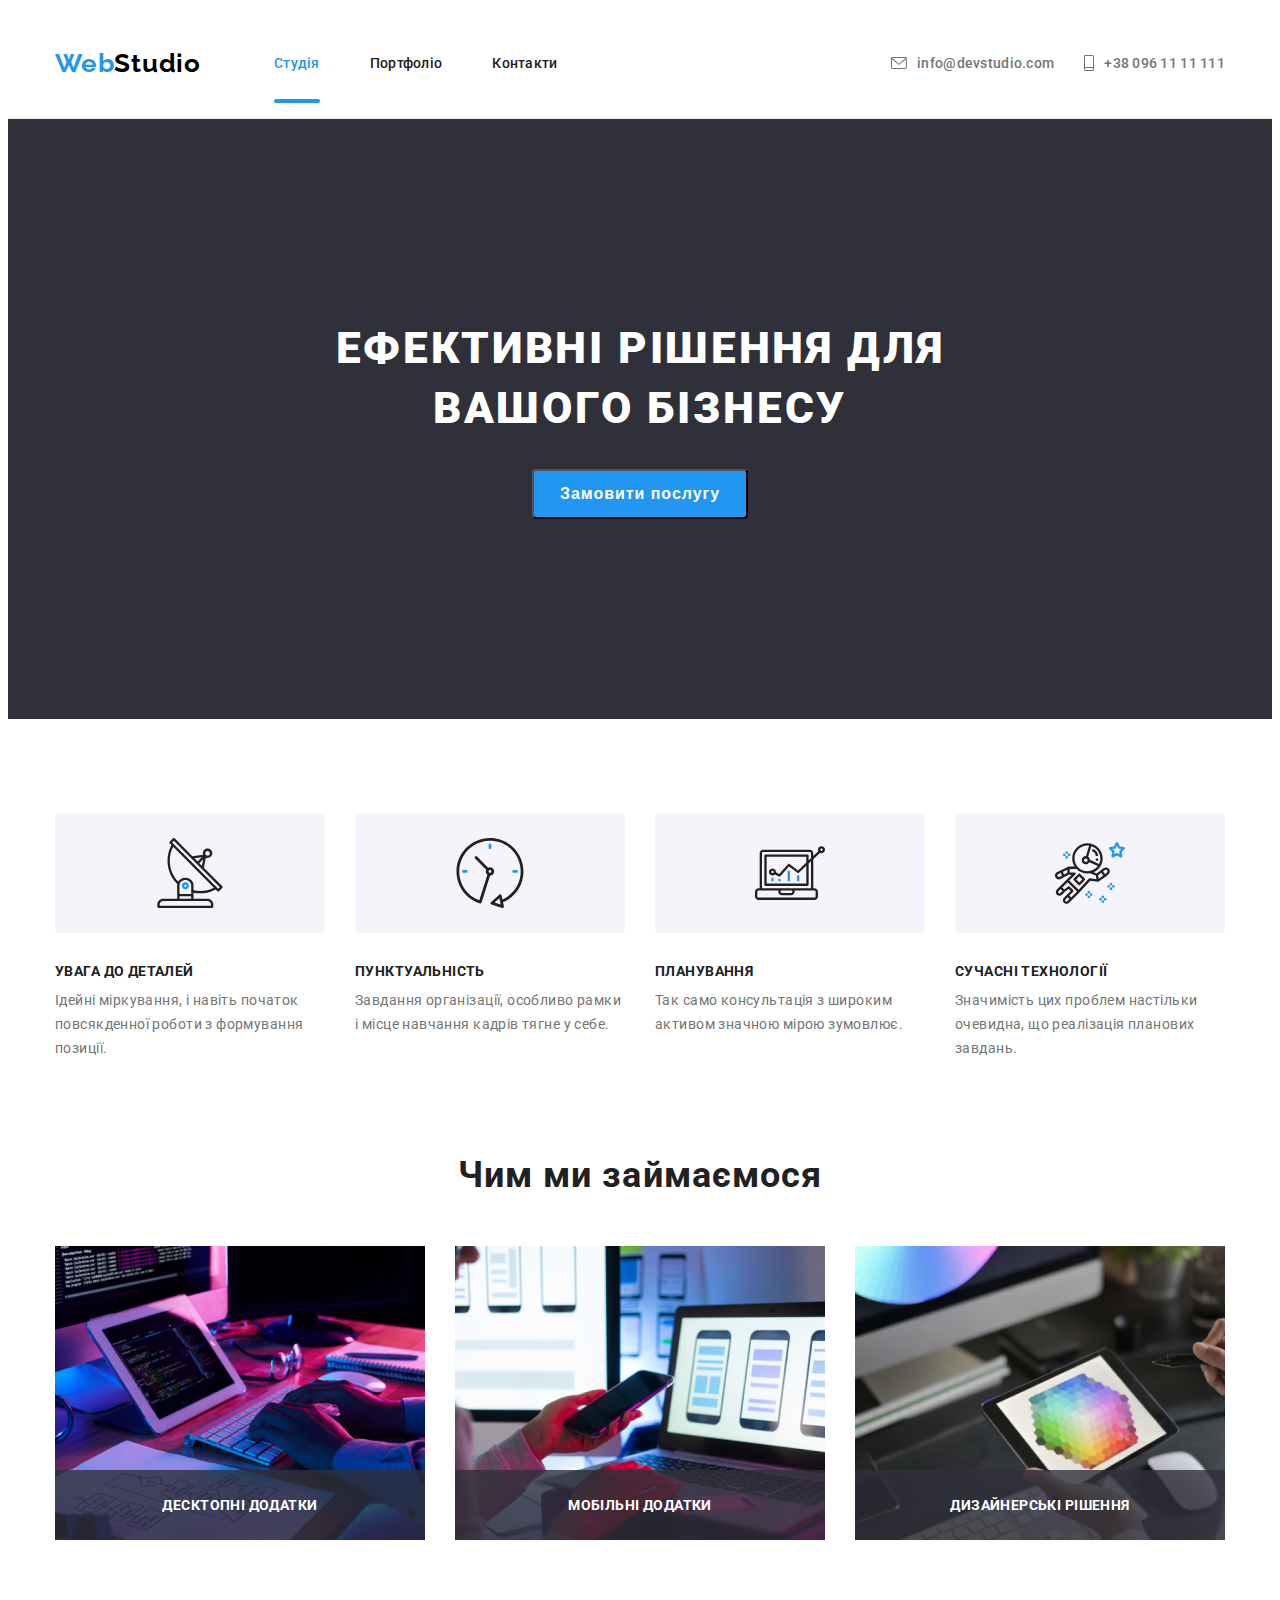
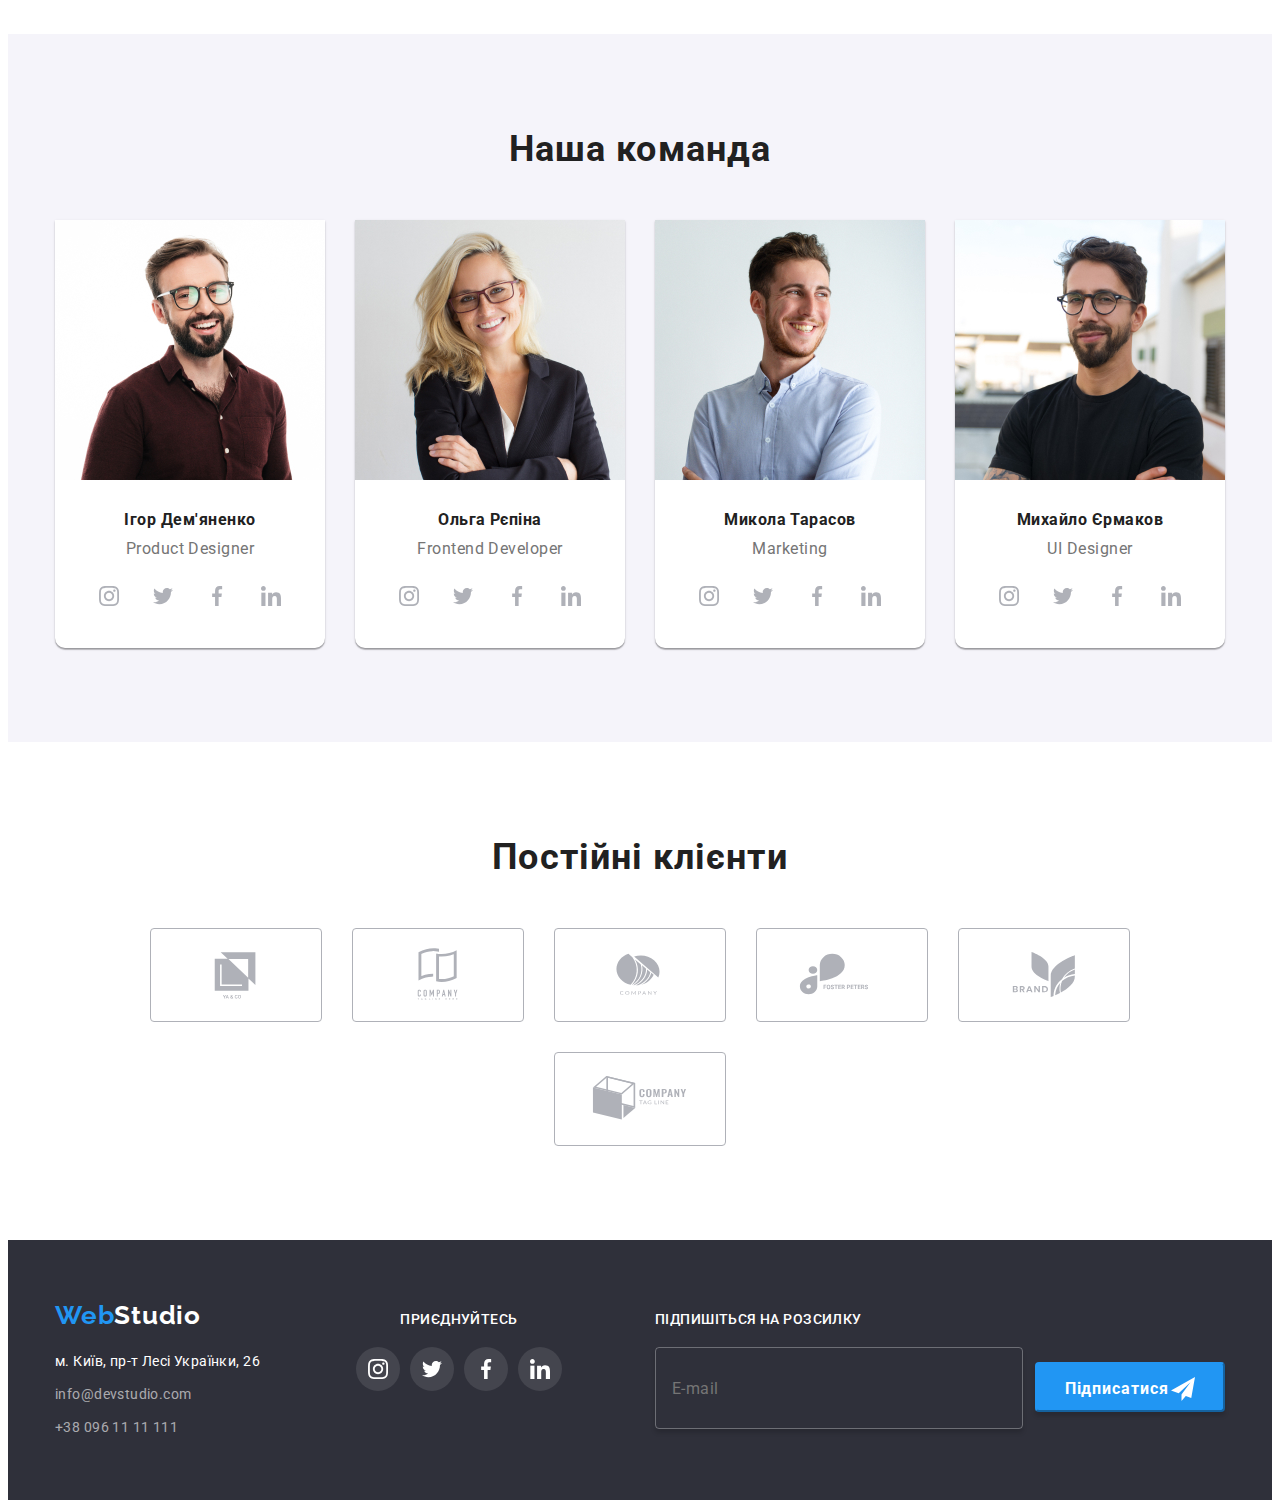
==== commit ae4b3a41: "hw-08-try-02" ====
--- a/index.html
+++ b/index.html
@@ -1,625 +1,875 @@
 <!DOCTYPE html>
 <html lang="uk">
-
-<head>
-  <meta charset="UTF-8" />
-  <meta name="viewport" content="width=device-width, initial-scale=1.0" />
-  <title>Веб студія</title>
-  <link rel="stylesheet" href="./css/main.min.css">
-  <link rel="preconnect" href="https://fonts.googleapis.com" />
-  <link rel="preconnect" href="https://fonts.gstatic.com" crossorigin />
-  <link href="https://fonts.googleapis.com/css2?family=Raleway:wght@700&family=Roboto:wght@400;500;700;900&display=swap"
-    rel="stylesheet" />
-  <link rel="stylesheet" href="https://cdnjs.cloudflare.com/ajax/libs/modern-normalize/2.0.0/modern-normalize.min.css"
-    integrity="sha512-4xo8blKMVCiXpTaLzQSLSw3KFOVPWhm/TRtuPVc4WG6kUgjH6J03IBuG7JZPkcWMxJ5huwaBpOpnwYElP/m6wg=="
-    crossorigin="anonymous" referrerpolicy="no-referrer" />
-</head>
-
-<body>
-  <header class="header">
-    <div class="container header__container">
-      <nav class="header__nav">
-        <a class="logo link" href="./index.html">Web<span class="header__logo">Studio</span></a>
-
-        <ul class="header__list list">
-          <li class="header__list-item">
-            <a class="header__link link current" href="./index.html">Студія</a>
+  <head>
+    <meta charset="UTF-8" />
+    <meta name="viewport" content="width=device-width, initial-scale=1.0" />
+    <title>Веб студія</title>
+    <link rel="stylesheet" href="./css/main.min.css" />
+    <link rel="preconnect" href="https://fonts.googleapis.com" />
+    <link rel="preconnect" href="https://fonts.gstatic.com" crossorigin />
+    <link
+      href="https://fonts.googleapis.com/css2?family=Raleway:wght@700&family=Roboto:wght@400;500;700;900&display=swap"
+      rel="stylesheet"
+    />
+    <link
+      rel="stylesheet"
+      href="https://cdnjs.cloudflare.com/ajax/libs/modern-normalize/2.0.0/modern-normalize.min.css"
+      integrity="sha512-4xo8blKMVCiXpTaLzQSLSw3KFOVPWhm/TRtuPVc4WG6kUgjH6J03IBuG7JZPkcWMxJ5huwaBpOpnwYElP/m6wg=="
+      crossorigin="anonymous"
+      referrerpolicy="no-referrer"
+    />
+  </head>
+
+  <body>
+    <header class="header">
+      <div class="container header__container">
+        <nav class="header__nav">
+          <a class="logo link" href="./index.html"
+            >Web<span class="header__logo">Studio</span></a
+          >
+
+          <ul class="header__list list">
+            <li class="header__list-item">
+              <a class="header__link link current" href="./index.html"
+                >Студія</a
+              >
+            </li>
+            <li class="header__list-item">
+              <a class="header__link link" href="./portfolio.html">Портфоліо</a>
+            </li>
+            <li class="header__list-item">
+              <a class="header__link link" href="">Контакти</a>
+            </li>
+          </ul>
+        </nav>
+
+        <ul class="list header__mail">
+          <li class="header__mail-item">
+            <a class="header__mail-link link" href="mailto:info@devstudio.com">
+              <svg class="header__mail-icon" width="16" height="12">
+                <use href="./icons/sprite.svg#icon-envelope"></use>
+              </svg>
+              info@devstudio.com</a
+            >
           </li>
-          <li class="header__list-item">
-            <a class="header__link link" href="./portfolio.html">Портфоліо</a>
-          </li>
-          <li class="header__list-item"><a class="header__link link" href="">Контакти</a></li>
-        </ul>
-      </nav>
-
-      <ul class="list header__mail">
-        <li class="header__mail-item">
-          <a class="header__mail-link link" href="mailto:info@devstudio.com">
-            <svg class="header__mail-icon" width="16" height="12">
-              <use href="./icons/sprite.svg#icon-envelope"></use>
-            </svg>info@devstudio.com</a>
-        </li>
-
-        <li class="header__tel">
-          <a class="header__tel-item link" href="tel:+380961111111">
-            <svg class="header__tel-icon" width="10" height="16">
-              <use href="./icons/sprite.svg#icon-Vector"></use>
-            </svg>
-            +38 096 11 11 111
-          </a>
-        </li>
-      </ul>
-
-      <button class="mobile-menu__open" type="button" data-menu-open>
-        <svg class="mobile-menu__open-icon" width="24" height="16">
-          <use href="./icons/sprite.svg#icon-burger"></use>
-        </svg>
-      </button>
-    </div>
-  </header>
-
-  <main>
-    <section class="hero">
-      <div class="container">
-        <h1 class="hero__title">Ефективні рішення для<br> вашого бізнесу</h1>
-        <button class="btn" data-modal-open>Замовити послугу</button>
-      </div>
-    </section>
-
-    <section class="text">
-      <div class="container text__container">
-
-        <ul class="text__list list">
-          <li class="text__list-item">
-            <div class="text__list-icon-box">
-              <svg class="text__list-icon" width="70" height="70">
-                <use href="./icons/sprite.svg#antenna"></use>
+
+          <li class="header__tel">
+            <a class="header__tel-item link" href="tel:+380961111111">
+              <svg class="header__tel-icon" width="10" height="16">
+                <use href="./icons/sprite.svg#icon-Vector"></use>
               </svg>
-            </div>
-            <h3 class="text__list-title">УВАГА ДО ДЕТАЛЕЙ</h3>
-            <p class="text__list-text">
-              Ідейні міркування, і навіть початок повсякденної роботи з
-              формування позиції.
-            </p>
-          </li>
-
-          <li class="text__list-item">
-            <div class="text__list-icon-box">
-              <svg class="text__list-icon" width="70" height="70">
-                <use href="./icons/sprite.svg#clock"></use>
-              </svg>
-            </div>
-            <h3 class="text__list-title">ПУНКТУАЛЬНІСТЬ</h3>
-            <p class="text__list-text">
-              Завдання організації, особливо рамки і місце навчання кадрів
-              тягне у себе.
-            </p>
-          </li>
-
-          <li class="text__list-item">
-            <div class="text__list-icon-box">
-              <svg class="text__list-icon" width="70" height="70">
-                <use href="./icons/sprite.svg#diagram"></use>
-              </svg>
-            </div>
-            <h3 class="text__list-title">ПЛАНУВАННЯ</h3>
-            <p class="text__list-text">
-              Так само консультація з широким активом значною мірою зумовлює.
-            </p>
-          </li>
-
-          <li class="text__list-item">
-            <div class="text__list-icon-box">
-              <svg class="text__list-icon" width="70" height="70">
-                <use href="./icons/sprite.svg#astronaut"></use>
-              </svg>
-            </div>
-            <h3 class="text__list-title">СУЧАСНІ ТЕХНОЛОГІЇ</h3>
-            <p class="text__list-text">
-              Значимість цих проблем настільки очевидна, що реалізація
-              планових завдань.
-            </p>
-          </li>
-        </ul>
-      </div>
-    </section>
-
-    <section class="works">
-      <div>
-        <h2 class="works__title">Чим ми займаємося</h2>
-        <ul class="list works__list">
-          <li class="works__list-item">
-            <div class="works__list-img">
-              <img class="works__img" src="./images/works/desk/img.jpg" alt="приклад роботи1" width="370" />
-              <p class="works__list-text">Десктопні додатки</p>
-            </div>
-          </li>
-          <li class="works__list-item">
-            <div class="works__list-img">
-              <img class="works__img" src="./images/works/desk/img-1.jpg" alt="приклад роботи2" width="370" />
-              <p class="works__list-text">Мобільні додатки</p>
-            </div>
-          </li>
-          <li class="works__list-item">
-            <div class="works__list-img">
-              <img class="works__img" src="./images/works/desk/img-2.jpg" alt="приклад роботи3" width="370" />
-              <p class="works__list-text">Дизайнерські рішення</p>
-            </div>
-          </li>
-        </ul>
-      </div>
-    </section>
-
-    <section class="our-team">
-      <div class="container ">
-        <h2 class="our-team__title">Наша команда</h2>
-
-        <ul class="list our-team__container">
-
-          <li class="our-team__item">
-            <div class="our-team__card">
-                <picture>
-                <source 
-                srcset="
-               ./images/our-team/desk/img.jpg 1x,
-                ./images/our-team/desk/img@2x.jpg 2x"
-                media="(min-width:1200px)" 
-                />
-
-                <source srcset="
-               ./images/our-team/tab/img.jpg 1x,
-                ./images/our-team/tab/img@2x.jpg 2x" 
-                media="(min-width:768px)" />
-            
-                <source 
-                srcset="
-                ./images/our-team/mob/img.jpg 1x,
-                ./images/our-team/mob/img@2x.jpg 2x"
-                 media="(min-width:480px)"
-                />
-
-                <img class="our-team__img" 
-                  src="./images/our-team/mob/img.jpg" 
-                  alt="фото" 
-                  width="450" />
-               </picture>
-
-              <h3 class="our-team__subtitle">Ігор Дем'яненко</h3>
-              <p class="our-team__text">Product Designer</p>
-
-              <ul class="social list">
-                <li class="social__item">
-                  <a class="social__link" href="" target="_blank" rel="noopener noreferrer">
-                    <svg class="social__icon" width="20" height="20">
-                      <use href="./icons/sprite.svg#icon-instagram"></use>
-                    </svg>
-                  </a>
-                </li>
-                <li class="social__item">
-                  <a class="social__link" href="" target="_blank" rel="noopener noreferrer">
-                    <svg class="social__icon" width="20" height="20">
-                      <use href="./icons/sprite.svg#icon-twitter"></use>
-                    </svg>
-                  </a>
-                </li>
-                <li class="social__item">
-                  <a class="social__link" href="" target="_blank" rel="noopener noreferrer">
-                    <svg class="social__icon" width="20" height="20">
-                      <use href="./icons/sprite.svg#icon-facebook"></use>
-                    </svg>
-                  </a>
-                </li>
-                <li class="social__item">
-                  <a class="social__link" href="" target="_blank" rel="noopener noreferrer">
-                    <svg class="social__icon" width="20" height="20">
-                      <use href="./icons/sprite.svg#icon-linkedin"></use>
-                    </svg>
-                  </a>
-                </li>
-              </ul>
-            </div>
-          </li>
-
-          <li class="our-team__item">
-            <div class="our-team__card">
-              <picture>
-                <source srcset="
-                             ./images/our-team/desk/img-1.jpg 1x,
-                              ./images/our-team/desk/img@2x-1.jpg 2x" 
-                              media="(min-width:1200px)" />
-              
-                <source srcset="
-                             ./images/our-team/tab/img-1.jpg 1x,
-                              ./images/our-team/tab/img@2x-1.jpg 2x" 
-                              media="(min-width:768px)" />
-              
-                <source srcset="
-                              ./images/our-team/mob/img-1.jpg 1x,
-                              ./images/our-team/mob/img@2x-1.jpg 2x" 
-                              media="(min-width:480px)" />
-              
-                <img class="our-team__img"              
-                  src="./images/our-team/mob/img-1.jpg" 
-                  alt="фото" 
-                  width="450" />
-              </picture>
-              <h3 class="our-team__subtitle">Ольга Рєпіна</h3>
-              <p class="our-team__text">Frontend Developer</p>
-              <ul class="social list">
-                <li class="social__item">
-                  <a class="social__link" href="" target="_blank" rel="noopener noreferrer">
-                    <svg class="social__icon" width="20" height="20">
-                      <use href="./icons/sprite.svg#icon-instagram"></use>
-                    </svg>
-                  </a>
-                </li>
-                <li class="social__item">
-                  <a class="social__link" href="" target="_blank" rel="noopener noreferrer">
-                    <svg class="social__icon" width="20" height="20">
-                      <use href="./icons/sprite.svg#icon-twitter"></use>
-                    </svg>
-                  </a>
-                </li>
-                <li class="social__item">
-                  <a class="social__link" href="" target="_blank" rel="noopener noreferrer">
-                    <svg class="social__icon" width="20" height="20">
-                      <use href="./icons/sprite.svg#icon-facebook"></use>
-                    </svg>
-                  </a>
-                </li>
-                <li class="social__item">
-                  <a class="social__link" href="" target="_blank" rel="noopener noreferrer">
-                    <svg class="social__icon" width="20" height="20">
-                      <use href="./icons/sprite.svg#icon-linkedin"></use>
-                    </svg>
-                  </a>
-                </li>
-              </ul>
-            </div>
-          </li>
-
-          <li class="our-team__item">
-            <div class="our-team__card">
-            <picture>
-              <source srcset="
-                ./images/our-team/desk/img-2.jpg 1x,
-                ./images/our-team/desk/img@2x-2.jpg 2x"
-                 media="(min-width:1200px)" />
-            
-              <source srcset="
-                ./images/our-team/tab/img-2.jpg 1x,
-                 ./images/our-team/tab/img@2x-2.jpg 2x" 
-                 media="(min-width:768px)" />
-            
-              <source srcset="
-                ./images/our-team/mob/img-2.jpg 1x,
-                  ./images/our-team/mob/img@2x-2.jpg 2x" 
-                  media="(min-width:480px)" />
-            
-              <img class="our-team__img" 
-              src="./images/our-team/mob/img-2.jpg" 
-              alt="фото"
-              width="450" />
-            </picture>
-              <h3 class="our-team__subtitle">Микола Тарасов</h3>
-              <p class="our-team__text">Marketing</p>
-              <ul class="social list">
-                <li class="social__item">
-                  <a class="social__link" href="" target="_blank" rel="noopener noreferrer">
-                    <svg class="social__icon" width="20" height="20">
-                      <use href="./icons/sprite.svg#icon-instagram"></use>
-                    </svg>
-                  </a>
-                </li>
-                <li class="social__item">
-                  <a class="social__link" href="" target="_blank" rel="noopener noreferrer">
-                    <svg class="social__icon" width="20" height="20">
-                      <use href="./icons/sprite.svg#icon-twitter"></use>
-                    </svg>
-                  </a>
-                </li>
-                <li class="social__item">
-                  <a class="social__link" href="" target="_blank" rel="noopener noreferrer">
-                    <svg class="social__icon" width="20" height="20">
-                      <use href="./icons/sprite.svg#icon-facebook"></use>
-                    </svg>
-                  </a>
-                </li>
-                <li class="social__item">
-                  <a class="social__link" href="" target="_blank" rel="noopener noreferrer">
-                    <svg class="social__icon" width="20" height="20">
-                      <use href="./icons/sprite.svg#icon-linkedin"></use>
-                    </svg>
-                  </a>
-                </li>
-              </ul>
-            </div>
-          </li>
-
-          <li class="our-team__item">
-            <div class="our-team__card">
-              <picture>
-                <source srcset="
-                 ./images/our-team/desk/img-3.jpg 1x,
-                  ./images/our-team/desk/img@2x-3.jpg 2x" 
-                  media="(min-width:1200px)" />
-              
-                <source srcset="
-                  ./images/our-team/tab/img-3.jpg 1x,
-                   ./images/our-team/tab/img@2x-3.jpg 2x" 
-                   media="(min-width:768px)" />
-              
-                <source srcset="
-                   ./images/our-team/mob/img-3.jpg 1x,
-                    ./images/our-team/mob/img@2x-3.jpg 2x" 
-                    media="(min-width:480px)" />
-              
-                <img class="our-team__img" src="./images/our-team/mob/img-3.jpg" 
-                alt="фото" 
-                width="450" />
-              </picture>
-              <h3 class="our-team__subtitle">Михайло Єрмаков</h3>
-              <p class="our-team__text">UI Designer</p>
-
-              <ul class="social list">
-                <li class="social__item">
-                  <a class="social__link" href="" target="_blank" rel="noopener noreferrer">
-                    <svg class="social__icon" width="20" height="20">
-                      <use href="./icons/sprite.svg#icon-instagram"></use>
-                    </svg>
-                  </a>
-                </li>
-                <li class="social__item">
-                  <a class="social__link" href="" target="_blank" rel="noopener noreferrer">
-                    <svg class="social__icon" width="20" height="20">
-                      <use href="./icons/sprite.svg#icon-twitter"></use>
-                    </svg>
-                  </a>
-                </li>
-                <li class="social__item">
-                  <a class="social__link" href="" target="_blank" rel="noopener noreferrer">
-                    <svg class="social__icon" width="20" height="20">
-                      <use href="./icons/sprite.svg#icon-facebook"></use>
-                    </svg>
-                  </a>
-                </li>
-                <li class="social__item">
-                  <a class="social__link" href="" target="_blank" rel="noopener noreferrer">
-                    <svg class="social__icon" width="20" height="20">
-                      <use href="./icons/sprite.svg#icon-linkedin"></use>
-                    </svg>
-                  </a>
-                </li>
-              </ul>
-            </div>
-          </li>
-        </ul>
-      </div>
-    </section>
-
-    <section class="clients">
-      <div class="container">
-        <h2 class="clients__title">Постійні клієнти</h2>
-        <ul class="clients__list list">
-          <li class="clients__list-item">
-            <a class="clients__list-link" href="">
-              <svg class="clients__list-icon" width="106" height="60">
-                <use href="./icons/sprite.svg#logo"></use>
-              </svg></a>
-          </li>
-
-          <li class="clients__list-item">
-            <a class="clients__list-link" href="">
-              <svg class="clients__list-icon" width="106" height="60">
-                <use href="./icons/sprite.svg#logo-1"></use>
-              </svg></a>
-          </li>
-          <li class="clients__list-item">
-            <a class="clients__list-link" href="">
-              <svg class="clients__list-icon" width="106" height="60">
-                <use href="./icons/sprite.svg#logo-2"></use>
-              </svg></a>
-          </li>
-
-          <li class="clients__list-item">
-            <a class="clients__list-link" href="">
-              <svg class="clients__list-icon" width="106" height="60">
-                <use href="./icons/sprite.svg#logo-3"></use>
-              </svg></a>
-          </li>
-
-          <li class="clients__list-item">
-            <a class="clients__list-link" href="">
-              <svg class="clients__list-icon" width="106" height="60">
-                <use href="./icons/sprite.svg#logo-4"></use>
-              </svg></a>
-          </li>
-
-          <li class="clients__list-item">
-            <a class="clients__list-link" href="">
-              <svg class="clients__list-icon" width="106" height="60">
-                <use href="./icons/sprite.svg#logo-5"></use>
-              </svg></a>
-          </li>
-
-        </ul>
-      </div>
-    </section>
-  </main>
-
-  <footer class="footer">
-    <div class="container footer__content">
-
-      <div class="footer__container">
-        <a class="logo link" href="./index.html">Web<span class="footer__logo">Studio</span></a>
-        <address class="footer__adress footer-link">
-          <p class="footer__adress-text">м. Київ, пр-т Лесі Українки, 26</p>
-          <ul class="list">
-            <li class="footer__adress-mail"><a class="footer__nav link"
-                href="mailto:info@devstudio.com">info@devstudio.com</a>
-            </li>
-            <li class="footer__adress-tel"><a class="footer__nav link" href="tel:+380961111111">+38 096 11 11 111</a>
-            </li>
-          </ul>
-        </address>
-      </div>
-
-      <div class="footer__social">
-        <p class="footer__text">Приєднуйтесь</p>
-        <ul class="footer__links list ">
-          <li class="footer__item">
-            <a class="footer__item-link" href="" target="_blank" rel="noopener noreferrer">
-              <svg class="footer__icon" width="20" height="20">
-                <use href="./icons/sprite.svg#icon-instagram"></use>
-              </svg>
-            </a>
-          </li>
-
-          <li class="footer__item">
-            <a class="footer__item-link" href="" target="_blank" rel="noopener noreferrer">
-              <svg class="footer__icon" width="20" height="20">
-                <use href="./icons/sprite.svg#icon-twitter"></use>
-              </svg>
-            </a>
-          </li>
-
-          <li class="footer__item">
-            <a class="footer__item-link" href="" target="_blank" rel="noopener noreferrer">
-              <svg class="footer__icon" width="20" height="20">
-                <use href="./icons/sprite.svg#icon-facebook"></use>
-              </svg>
-            </a>
-          </li>
-
-          <li class="footer__item">
-            <a class="footer__item-link" href="" target="_blank" rel="noopener noreferrer">
-              <svg class="footer__icon" width="20" height="20">
-                <use href="./icons/sprite.svg#icon-linkedin"></use>
-              </svg>
+              +38 096 11 11 111
             </a>
           </li>
         </ul>
+
+        <button class="mobile-menu__open" type="button" data-menu-open>
+          <svg class="mobile-menu__open-icon" width="24" height="16">
+            <use href="./icons/sprite.svg#icon-burger"></use>
+          </svg>
+        </button>
       </div>
-
-      <div class="footer__input-container">
-        <p class="footer__input-text">Підпишіться на розсилку</p>
-        <form class="footer__form">
-          <input class="footer__input" name="user-email" type="email" placeholder="E-mail" required>
-          <button class="footer__button" type="submit">
-            <svg class="footer__icon-send" width="24" height="24">
-              <use href="./icons/sprite.svg#icon-send"></use>
+    </header>
+
+    <main>
+      <section class="hero">
+        <div class="hero__container">
+          <h1 class="hero__title">
+            Ефективні рішення для<br />
+            вашого бізнесу
+          </h1>
+          <button class="btn" data-modal-open>Замовити послугу</button>
+        </div>
+      </section>
+
+      <section class="text">
+        <div class="container text__container">
+          <ul class="text__list list">
+            <li class="text__list-item">
+              <div class="text__list-icon-box">
+                <svg class="text__list-icon" width="70" height="70">
+                  <use href="./icons/sprite.svg#antenna"></use>
+                </svg>
+              </div>
+              <h3 class="text__list-title">УВАГА ДО ДЕТАЛЕЙ</h3>
+              <p class="text__list-text">
+                Ідейні міркування, і навіть початок повсякденної роботи з
+                формування позиції.
+              </p>
+            </li>
+
+            <li class="text__list-item">
+              <div class="text__list-icon-box">
+                <svg class="text__list-icon" width="70" height="70">
+                  <use href="./icons/sprite.svg#clock"></use>
+                </svg>
+              </div>
+              <h3 class="text__list-title">ПУНКТУАЛЬНІСТЬ</h3>
+              <p class="text__list-text">
+                Завдання організації, особливо рамки і місце навчання кадрів
+                тягне у себе.
+              </p>
+            </li>
+
+            <li class="text__list-item">
+              <div class="text__list-icon-box">
+                <svg class="text__list-icon" width="70" height="70">
+                  <use href="./icons/sprite.svg#diagram"></use>
+                </svg>
+              </div>
+              <h3 class="text__list-title">ПЛАНУВАННЯ</h3>
+              <p class="text__list-text">
+                Так само консультація з широким активом значною мірою зумовлює.
+              </p>
+            </li>
+
+            <li class="text__list-item">
+              <div class="text__list-icon-box">
+                <svg class="text__list-icon" width="70" height="70">
+                  <use href="./icons/sprite.svg#astronaut"></use>
+                </svg>
+              </div>
+              <h3 class="text__list-title">СУЧАСНІ ТЕХНОЛОГІЇ</h3>
+              <p class="text__list-text">
+                Значимість цих проблем настільки очевидна, що реалізація
+                планових завдань.
+              </p>
+            </li>
+          </ul>
+        </div>
+      </section>
+
+      <section class="works">
+        <div>
+          <h2 class="works__title">Чим ми займаємося</h2>
+          <ul class="list works__list">
+            <li class="works__list-item">
+              <div class="works__list-img">
+                <img
+                  class="works__img"
+                  src="./images/works/desk/img.jpg"
+                  alt="приклад роботи1"
+                  width="370"
+                />
+                <p class="works__list-text">Десктопні додатки</p>
+              </div>
+            </li>
+            <li class="works__list-item">
+              <div class="works__list-img">
+                <img
+                  class="works__img"
+                  src="./images/works/desk/img-1.jpg"
+                  alt="приклад роботи2"
+                  width="370"
+                />
+                <p class="works__list-text">Мобільні додатки</p>
+              </div>
+            </li>
+            <li class="works__list-item">
+              <div class="works__list-img">
+                <img
+                  class="works__img"
+                  src="./images/works/desk/img-2.jpg"
+                  alt="приклад роботи3"
+                  width="370"
+                />
+                <p class="works__list-text">Дизайнерські рішення</p>
+              </div>
+            </li>
+          </ul>
+        </div>
+      </section>
+
+      <section class="our-team">
+        <div class="container">
+          <h2 class="our-team__title">Наша команда</h2>
+
+          <ul class="list our-team__container">
+            <li class="our-team__item">
+              <div class="our-team__card">
+                <picture>
+                  <source
+                    srcset="
+                      ./images/our-team/desk/img.jpg    1x,
+                      ./images/our-team/desk/img@2x.jpg 2x
+                    "
+                    media="(min-width:1200px)"
+                  />
+
+                  <source
+                    srcset="
+                      ./images/our-team/tab/img.jpg    1x,
+                      ./images/our-team/tab/img@2x.jpg 2x
+                    "
+                    media="(min-width:768px)"
+                  />
+
+                  <source
+                    srcset="
+                      ./images/our-team/mob/img.jpg    1x,
+                      ./images/our-team/mob/img@2x.jpg 2x
+                    "
+                    media="(min-width:480px)"
+                  />
+
+                  <img
+                    class="our-team__img"
+                    src="./images/our-team/mob/img.jpg"
+                    alt="фото"
+                    width="450"
+                  />
+                </picture>
+
+                <h3 class="our-team__subtitle">Ігор Дем'яненко</h3>
+                <p class="our-team__text">Product Designer</p>
+
+                <ul class="social list">
+                  <li class="social__item">
+                    <a
+                      class="social__link"
+                      href=""
+                      target="_blank"
+                      rel="noopener noreferrer"
+                    >
+                      <svg class="social__icon" width="20" height="20">
+                        <use href="./icons/sprite.svg#icon-instagram"></use>
+                      </svg>
+                    </a>
+                  </li>
+                  <li class="social__item">
+                    <a
+                      class="social__link"
+                      href=""
+                      target="_blank"
+                      rel="noopener noreferrer"
+                    >
+                      <svg class="social__icon" width="20" height="20">
+                        <use href="./icons/sprite.svg#icon-twitter"></use>
+                      </svg>
+                    </a>
+                  </li>
+                  <li class="social__item">
+                    <a
+                      class="social__link"
+                      href=""
+                      target="_blank"
+                      rel="noopener noreferrer"
+                    >
+                      <svg class="social__icon" width="20" height="20">
+                        <use href="./icons/sprite.svg#icon-facebook"></use>
+                      </svg>
+                    </a>
+                  </li>
+                  <li class="social__item">
+                    <a
+                      class="social__link"
+                      href=""
+                      target="_blank"
+                      rel="noopener noreferrer"
+                    >
+                      <svg class="social__icon" width="20" height="20">
+                        <use href="./icons/sprite.svg#icon-linkedin"></use>
+                      </svg>
+                    </a>
+                  </li>
+                </ul>
+              </div>
+            </li>
+
+            <li class="our-team__item">
+              <div class="our-team__card">
+                <picture>
+                  <source
+                    srcset="
+                      ./images/our-team/desk/img-1.jpg    1x,
+                      ./images/our-team/desk/img@2x-1.jpg 2x
+                    "
+                    media="(min-width:1200px)"
+                  />
+
+                  <source
+                    srcset="
+                      ./images/our-team/tab/img-1.jpg    1x,
+                      ./images/our-team/tab/img@2x-1.jpg 2x
+                    "
+                    media="(min-width:768px)"
+                  />
+
+                  <source
+                    srcset="
+                      ./images/our-team/mob/img-1.jpg    1x,
+                      ./images/our-team/mob/img@2x-1.jpg 2x
+                    "
+                    media="(min-width:480px)"
+                  />
+
+                  <img
+                    class="our-team__img"
+                    src="./images/our-team/mob/img-1.jpg"
+                    alt="фото"
+                    width="450"
+                  />
+                </picture>
+                <h3 class="our-team__subtitle">Ольга Рєпіна</h3>
+                <p class="our-team__text">Frontend Developer</p>
+                <ul class="social list">
+                  <li class="social__item">
+                    <a
+                      class="social__link"
+                      href=""
+                      target="_blank"
+                      rel="noopener noreferrer"
+                    >
+                      <svg class="social__icon" width="20" height="20">
+                        <use href="./icons/sprite.svg#icon-instagram"></use>
+                      </svg>
+                    </a>
+                  </li>
+                  <li class="social__item">
+                    <a
+                      class="social__link"
+                      href=""
+                      target="_blank"
+                      rel="noopener noreferrer"
+                    >
+                      <svg class="social__icon" width="20" height="20">
+                        <use href="./icons/sprite.svg#icon-twitter"></use>
+                      </svg>
+                    </a>
+                  </li>
+                  <li class="social__item">
+                    <a
+                      class="social__link"
+                      href=""
+                      target="_blank"
+                      rel="noopener noreferrer"
+                    >
+                      <svg class="social__icon" width="20" height="20">
+                        <use href="./icons/sprite.svg#icon-facebook"></use>
+                      </svg>
+                    </a>
+                  </li>
+                  <li class="social__item">
+                    <a
+                      class="social__link"
+                      href=""
+                      target="_blank"
+                      rel="noopener noreferrer"
+                    >
+                      <svg class="social__icon" width="20" height="20">
+                        <use href="./icons/sprite.svg#icon-linkedin"></use>
+                      </svg>
+                    </a>
+                  </li>
+                </ul>
+              </div>
+            </li>
+
+            <li class="our-team__item">
+              <div class="our-team__card">
+                <picture>
+                  <source
+                    srcset="
+                      ./images/our-team/desk/img-2.jpg    1x,
+                      ./images/our-team/desk/img@2x-2.jpg 2x
+                    "
+                    media="(min-width:1200px)"
+                  />
+
+                  <source
+                    srcset="
+                      ./images/our-team/tab/img-2.jpg    1x,
+                      ./images/our-team/tab/img@2x-2.jpg 2x
+                    "
+                    media="(min-width:768px)"
+                  />
+
+                  <source
+                    srcset="
+                      ./images/our-team/mob/img-2.jpg    1x,
+                      ./images/our-team/mob/img@2x-2.jpg 2x
+                    "
+                    media="(min-width:480px)"
+                  />
+
+                  <img
+                    class="our-team__img"
+                    src="./images/our-team/mob/img-2.jpg"
+                    alt="фото"
+                    width="450"
+                  />
+                </picture>
+                <h3 class="our-team__subtitle">Микола Тарасов</h3>
+                <p class="our-team__text">Marketing</p>
+                <ul class="social list">
+                  <li class="social__item">
+                    <a
+                      class="social__link"
+                      href=""
+                      target="_blank"
+                      rel="noopener noreferrer"
+                    >
+                      <svg class="social__icon" width="20" height="20">
+                        <use href="./icons/sprite.svg#icon-instagram"></use>
+                      </svg>
+                    </a>
+                  </li>
+                  <li class="social__item">
+                    <a
+                      class="social__link"
+                      href=""
+                      target="_blank"
+                      rel="noopener noreferrer"
+                    >
+                      <svg class="social__icon" width="20" height="20">
+                        <use href="./icons/sprite.svg#icon-twitter"></use>
+                      </svg>
+                    </a>
+                  </li>
+                  <li class="social__item">
+                    <a
+                      class="social__link"
+                      href=""
+                      target="_blank"
+                      rel="noopener noreferrer"
+                    >
+                      <svg class="social__icon" width="20" height="20">
+                        <use href="./icons/sprite.svg#icon-facebook"></use>
+                      </svg>
+                    </a>
+                  </li>
+                  <li class="social__item">
+                    <a
+                      class="social__link"
+                      href=""
+                      target="_blank"
+                      rel="noopener noreferrer"
+                    >
+                      <svg class="social__icon" width="20" height="20">
+                        <use href="./icons/sprite.svg#icon-linkedin"></use>
+                      </svg>
+                    </a>
+                  </li>
+                </ul>
+              </div>
+            </li>
+
+            <li class="our-team__item">
+              <div class="our-team__card">
+                <picture>
+                  <source
+                    srcset="
+                      ./images/our-team/desk/img-3.jpg    1x,
+                      ./images/our-team/desk/img@2x-3.jpg 2x
+                    "
+                    media="(min-width:1200px)"
+                  />
+
+                  <source
+                    srcset="
+                      ./images/our-team/tab/img-3.jpg    1x,
+                      ./images/our-team/tab/img@2x-3.jpg 2x
+                    "
+                    media="(min-width:768px)"
+                  />
+
+                  <source
+                    srcset="
+                      ./images/our-team/mob/img-3.jpg    1x,
+                      ./images/our-team/mob/img@2x-3.jpg 2x
+                    "
+                    media="(min-width:480px)"
+                  />
+
+                  <img
+                    class="our-team__img"
+                    src="./images/our-team/mob/img-3.jpg"
+                    alt="фото"
+                    width="450"
+                  />
+                </picture>
+                <h3 class="our-team__subtitle">Михайло Єрмаков</h3>
+                <p class="our-team__text">UI Designer</p>
+
+                <ul class="social list">
+                  <li class="social__item">
+                    <a
+                      class="social__link"
+                      href=""
+                      target="_blank"
+                      rel="noopener noreferrer"
+                    >
+                      <svg class="social__icon" width="20" height="20">
+                        <use href="./icons/sprite.svg#icon-instagram"></use>
+                      </svg>
+                    </a>
+                  </li>
+                  <li class="social__item">
+                    <a
+                      class="social__link"
+                      href=""
+                      target="_blank"
+                      rel="noopener noreferrer"
+                    >
+                      <svg class="social__icon" width="20" height="20">
+                        <use href="./icons/sprite.svg#icon-twitter"></use>
+                      </svg>
+                    </a>
+                  </li>
+                  <li class="social__item">
+                    <a
+                      class="social__link"
+                      href=""
+                      target="_blank"
+                      rel="noopener noreferrer"
+                    >
+                      <svg class="social__icon" width="20" height="20">
+                        <use href="./icons/sprite.svg#icon-facebook"></use>
+                      </svg>
+                    </a>
+                  </li>
+                  <li class="social__item">
+                    <a
+                      class="social__link"
+                      href=""
+                      target="_blank"
+                      rel="noopener noreferrer"
+                    >
+                      <svg class="social__icon" width="20" height="20">
+                        <use href="./icons/sprite.svg#icon-linkedin"></use>
+                      </svg>
+                    </a>
+                  </li>
+                </ul>
+              </div>
+            </li>
+          </ul>
+        </div>
+      </section>
+
+      <section class="clients">
+        <div class="container">
+          <h2 class="clients__title">Постійні клієнти</h2>
+          <ul class="clients__list list">
+            <li class="clients__list-item">
+              <a class="clients__list-link" href="">
+                <svg class="clients__list-icon" width="106" height="60">
+                  <use href="./icons/sprite.svg#logo"></use>
+                </svg>
+              </a>
+            </li>
+
+            <li class="clients__list-item">
+              <a class="clients__list-link" href="">
+                <svg class="clients__list-icon" width="106" height="60">
+                  <use href="./icons/sprite.svg#logo-1"></use>
+                </svg>
+              </a>
+            </li>
+            <li class="clients__list-item">
+              <a class="clients__list-link" href="">
+                <svg class="clients__list-icon" width="106" height="60">
+                  <use href="./icons/sprite.svg#logo-2"></use>
+                </svg>
+              </a>
+            </li>
+
+            <li class="clients__list-item">
+              <a class="clients__list-link" href="">
+                <svg class="clients__list-icon" width="106" height="60">
+                  <use href="./icons/sprite.svg#logo-3"></use>
+                </svg>
+              </a>
+            </li>
+
+            <li class="clients__list-item">
+              <a class="clients__list-link" href="">
+                <svg class="clients__list-icon" width="106" height="60">
+                  <use href="./icons/sprite.svg#logo-4"></use>
+                </svg>
+              </a>
+            </li>
+
+            <li class="clients__list-item">
+              <a class="clients__list-link" href="">
+                <svg class="clients__list-icon" width="106" height="60">
+                  <use href="./icons/sprite.svg#logo-5"></use>
+                </svg>
+              </a>
+            </li>
+          </ul>
+        </div>
+      </section>
+    </main>
+
+    <footer class="footer">
+      <div class="container footer__content">
+        <div class="footer__container">
+          <a class="logo link" href="./index.html"
+            >Web<span class="footer__logo">Studio</span></a
+          >
+          <address class="footer__adress footer-link">
+            <p class="footer__adress-text">м. Київ, пр-т Лесі Українки, 26</p>
+            <ul class="list">
+              <li class="footer__adress-mail">
+                <a class="footer__nav link" href="mailto:info@devstudio.com"
+                  >info@devstudio.com</a
+                >
+              </li>
+              <li class="footer__adress-tel">
+                <a class="footer__nav link" href="tel:+380961111111"
+                  >+38 096 11 11 111</a
+                >
+              </li>
+            </ul>
+          </address>
+        </div>
+
+        <div class="footer__social">
+          <p class="footer__text">Приєднуйтесь</p>
+          <ul class="footer__links list">
+            <li class="footer__item">
+              <a
+                class="footer__item-link"
+                href=""
+                target="_blank"
+                rel="noopener noreferrer"
+              >
+                <svg class="footer__icon" width="20" height="20">
+                  <use href="./icons/sprite.svg#icon-instagram"></use>
+                </svg>
+              </a>
+            </li>
+
+            <li class="footer__item">
+              <a
+                class="footer__item-link"
+                href=""
+                target="_blank"
+                rel="noopener noreferrer"
+              >
+                <svg class="footer__icon" width="20" height="20">
+                  <use href="./icons/sprite.svg#icon-twitter"></use>
+                </svg>
+              </a>
+            </li>
+
+            <li class="footer__item">
+              <a
+                class="footer__item-link"
+                href=""
+                target="_blank"
+                rel="noopener noreferrer"
+              >
+                <svg class="footer__icon" width="20" height="20">
+                  <use href="./icons/sprite.svg#icon-facebook"></use>
+                </svg>
+              </a>
+            </li>
+
+            <li class="footer__item">
+              <a
+                class="footer__item-link"
+                href=""
+                target="_blank"
+                rel="noopener noreferrer"
+              >
+                <svg class="footer__icon" width="20" height="20">
+                  <use href="./icons/sprite.svg#icon-linkedin"></use>
+                </svg>
+              </a>
+            </li>
+          </ul>
+        </div>
+
+        <div class="footer__input-container">
+          <p class="footer__input-text">Підпишіться на розсилку</p>
+          <form class="footer__form">
+            <input
+              class="footer__input"
+              name="user-email"
+              type="email"
+              placeholder="E-mail"
+              required
+            />
+            <button class="footer__button" type="submit">
+              <svg class="footer__icon-send" width="24" height="24">
+                <use href="./icons/sprite.svg#icon-send"></use>
+              </svg>
+              Підписатися
+            </button>
+          </form>
+        </div>
+      </div>
+    </footer>
+
+    <!-- _______________________________mobile-menu_____________________ -->
+
+    <div class="mobile-menu is-hidden" data-menu>
+      <button type="button" class="mobile-menu__close" data-menu-close>
+        <svg class="mobile-menu__close-icon" width="19" height="19">
+          <use href="./icons/sprite.svg#icon-close-menu"></use>
+        </svg>
+      </button>
+
+      <ul class="mobile-menu__nav list">
+        <li class="mobile-menu__item">
+          <a href="index.html" class="mobile-menu__nav-link link">Студія</a>
+        </li>
+        <li class="mobile-menu__item">
+          <a href="portfolio.html" class="mobile-menu__nav-link link"
+            >Портфоліо</a
+          >
+        </li>
+        <li class="mobile-menu__item">
+          <a href="index.html" class="mobile-menu__nav-link link">Контакти</a>
+        </li>
+      </ul>
+
+      <ul class="mobile-menu__contacts list">
+        <li class="mobile-menu__tel">
+          <a href="tel:+380961111111" class="mobile-menu__tel-link link">
+            +38 096 111 11 11</a
+          >
+        </li>
+        <li class="mobile-menu__mail">
+          <a
+            href="mailto:info@devstudio.com"
+            class="mobile-menu__mail-link link"
+            >info@devstudio.com</a
+          >
+        </li>
+      </ul>
+
+      <ul class="mobile-menu__soc list">
+        <li class="mobile-menu__soc-item link">
+          <a
+            href="#"
+            class="mobile-menu__soc-link link"
+            target="_blank"
+            rel="noopener noreferrer"
+          >
+            Instagram</a
+          >
+        </li>
+
+        <li class="mobile-menu__soc-item link">
+          <a
+            href="#"
+            class="mobile-menu__soc-link link"
+            target="_blank"
+            rel="noopener noreferrer"
+          >
+            Twitter</a
+          >
+        </li>
+
+        <li class="mobile-menu__soc-item link">
+          <a
+            href="#"
+            class="mobile-menu__soc-link link"
+            target="_blank"
+            rel="noopener noreferrer"
+          >
+            Facebook</a
+          >
+        </li>
+
+        <li class="mobile-menu__soc-item link">
+          <a
+            href="#"
+            class="mobile-menu__soc-link link"
+            target="_blank"
+            rel="noopener noreferrer"
+          >
+            LinkedIn</a
+          >
+        </li>
+      </ul>
+    </div>
+
+    <div class="backdrop is-hidden" data-modal>
+      <div class="modal">
+        <button class="close-icon" type="button" data-modal-close>
+          <svg class="modal-close-icon" width="11" height="11">
+            <use
+              class="modal-icon-link"
+              href="./icons/sprite.svg#close-black"
+            ></use>
+          </svg>
+        </button>
+        <p class="modal-title">Залиште свої дані, ми вам передзвонимо</p>
+
+        <form class="main-form" name="main-form">
+          <label class="label"
+            ><span>Ім'я</span>
+            <input
+              class="main-input"
+              type="text"
+              name="user-name"
+              minlength="1"
+              required
+              autofocus
+            />
+            <svg class="icon-name" width="12" height="12">
+              <use href="./icons/sprite.svg#icon-men"></use>
             </svg>
-            Підписатися</button>
+          </label>
+
+          <label class="label"
+            ><span>Телефон</span>
+            <input
+              class="main-input"
+              type="tel"
+              name="user-tel"
+              minlength="10"
+              required
+            />
+            <svg class="icon-tel" width="13" height="13">
+              <use href="./icons/sprite.svg#icon-tel"></use>
+            </svg>
+          </label>
+
+          <label class="label"
+            ><span>Пошта</span>
+            <input
+              class="main-input"
+              type="email"
+              name="user-email"
+              minlength="4"
+              required
+            />
+            <svg class="icon-post" width="15" height="12">
+              <use href="./icons/sprite.svg#icon-post"></use>
+            </svg>
+          </label>
+
+          <div>
+            <p class="label">Коментар</p>
+            <textarea
+              class="comment"
+              name="texarea"
+              placeholder="Введіть текст..."
+            ></textarea>
+          </div>
+
+          <div class="checkbox-container">
+            <label class="modal-text">
+              <input type="checkbox" class="checkbox is-hidden" />
+              <span>
+                <svg class="icon-galochka" width="11" height="8">
+                  <use href="./icons/sprite.svg#icon-galochka"></use>
+                </svg>
+              </span>
+              Погоджуюся з розсилкою та приймаю
+              <a class="modal-link" href="#"> Умови договору</a>
+            </label>
+            <button type="submit" class="modal-btn">Відправити</button>
+          </div>
         </form>
       </div>
     </div>
-  </footer>
-
-  <!-- _______________________________mobile-menu_____________________ -->
-
-<div class="mobile-menu is-hidden" data-menu>
-
-<button type="button" class="mobile-menu__close" data-menu-close>
-  <svg class="mobile-menu__close-icon" width="19" height="19">
-    <use href="./icons/sprite.svg#icon-close-menu"></use>
-  </svg>
-</button>
-
-  <ul class="mobile-menu__nav list ">
-    <li class="mobile-menu__item"><a href="index.html" class="mobile-menu__nav-link link">Студія</a></li>
-   <li class="mobile-menu__item"><a href="portfolio.html" class="mobile-menu__nav-link link">Портфоліо</a></li>
-   <li class="mobile-menu__item"><a href="index.html" class="mobile-menu__nav-link link">Контакти</a></li>
-  </ul>
-
-  <ul class="mobile-menu__contacts list ">
-    <li class="mobile-menu__tel"><a href="tel:+380961111111" class="mobile-menu__tel-link link"> +38 096 111 11 11</a></li>
-    <li class="mobile-menu__mail"><a href="mailto:info@devstudio.com" class=" mobile-menu__mail-link link">info@devstudio.com</a></li>
-  </ul>
-
-  <ul class="mobile-menu__soc list">
-
-    <li class="mobile-menu__soc-item link">
-      <a href="#" class="mobile-menu__soc-link link" target="_blank" rel="noopener noreferrer">
-      Instagram</a></li>
-      
-    <li class="mobile-menu__soc-item link">
-      <a href="#" class="mobile-menu__soc-link link" target="_blank" rel="noopener noreferrer">
-      Twitter</a></li>
-
-    <li class="mobile-menu__soc-item link">
-      <a href="#" class="mobile-menu__soc-link link" target="_blank" rel="noopener noreferrer">
-      Facebook</a></li>
-
-    <li class="mobile-menu__soc-item link">
-      <a href="#" class="mobile-menu__soc-link link" target="_blank" rel="noopener noreferrer">
-      LinkedIn</a></li>
-
-
-    
-  </use>
-</svg>
-
-</div>
-
-  <div class="backdrop is-hidden" data-modal>
-    <div class="modal">
-      <button class="close-icon" type="button" data-modal-close>
-        <svg class="modal-close-icon" width="11" height="11">
-          <use class="modal-icon-link" href="./icons/sprite.svg#close-black"></use>
-        </svg>
-      </button>
-      <p class="modal-title">Залиште свої дані, ми вам передзвонимо</p>
-
-      <form class="main-form" name="main-form">
-
-        <label class="label"><span>Ім'я</span>
-          <input class="main-input" type="text" name="user-name" minlength="1" required autofocus>
-          <svg class="icon-name" width="12" height="12">
-            <use href="./icons/sprite.svg#icon-men"></use>
-          </svg>
-        </label>
-
-        <label class="label"><span>Телефон</span>
-          <input class="main-input" type="tel" name="user-tel" minlength="10" required>
-          <svg class="icon-tel" width="13" height="13">
-            <use href="./icons/sprite.svg#icon-tel"></use>
-          </svg>
-        </label>
-
-        <label class="label"><span>Пошта</span>
-          <input class="main-input" type="email" name="user-email" minlength="4" required>
-          <svg class="icon-post" width="15" height="12">
-            <use href="./icons/sprite.svg#icon-post"></use>
-          </svg>
-        </label>
-
-        <div>
-          <p class="label">Коментар</p>
-          <textarea class="comment" name="texarea" placeholder="Введіть текст..."></textarea>
-        </div>
-
-        <div class="checkbox-container">
-
-
-
-          <label class="modal-text">
-            <input type="checkbox" class="checkbox is-hidden">
-            <span>
-              <svg class="icon-galochka" width="11" height="8">
-                <use href="./icons/sprite.svg#icon-galochka"></use>
-              </svg>
-            </span>
-            Погоджуюся з розсилкою та приймаю <a class="modal-link" href="#">
-              Умови договору</a>
-          </label>
-          <button type="submit" class="modal-btn"> Відправити</button>
-        </div>
-
-      </form>
-    </div>
-  </div>
-  <script src="./js/modal.js"></script>
-  <script src="./js/menu.js"></script>
-</body>
-
-</html>+    <script src="./js/modal.js"></script>
+    <script src="./js/menu.js"></script>
+  </body>
+</html>
--- a/css/main.min.css
+++ b/css/main.min.css
@@ -1 +1 @@
-:root{--text-color-main: #757575;--color-white: #ffffff;--color-blue: #2196f3;--title-color: #212121}body{font-family:"roboto",sans-serif}p,h1,h2,h3,h4,h5,h6{margin:0px}ul,ol{margin:0px;padding:0px}img{display:block;max-width:100%;height:auto}.list{list-style:none;padding:0;margin:0}.link{text-decoration:none}.container{width:100%;padding-top:16px;padding-bottom:16px;margin:0 auto;padding-top:60px;padding-bottom:60px}@media screen and (min-width: 480px){.container{width:450px}}@media screen and (min-width: 768px){.container{width:738px}}@media screen and (min-width: 1200px){.container{width:1170px}}.visually-hidden{position:absolute;width:1px;height:1px;margin:-1px;border:0;padding:0;white-space:nowrap;-webkit-clip-path:inset(100%);clip-path:inset(100%);clip:rect(0 0 0 0);overflow:hidden}.active{color:var(--color-blue);text-align:center;font-size:16px;font-weight:700;line-height:1.87;letter-spacing:.96px}.current{position:relative}.current::after{content:"";position:absolute;left:0px;bottom:0px;width:100%;height:4px;border-radius:2px;background-color:currentColor}.btn{color:var(--color-white);text-align:center;font-size:16px;font-weight:700;line-height:1.87;letter-spacing:.96px;margin-top:30px;border-radius:4px;background-color:var(--color-blue);min-height:50px;min-width:216px}.header{border-bottom:1px solid #ececec}.header__logo{font-family:"raleway",sans-serif;font-weight:700;font-size:26px;color:#000}@media screen and (min-width: 768px){.header__logo{margin-right:73px}}.header__container{display:-webkit-box;display:-ms-flexbox;display:flex;-webkit-box-pack:justify;-ms-flex-pack:justify;justify-content:space-between;-webkit-box-align:center;-ms-flex-align:center;align-items:center;padding-top:15px;padding-bottom:15px;position:relative}@media screen and (min-width: 768px){.header__container{height:80px}}.header__nav{display:-webkit-box;display:-ms-flexbox;display:flex;-webkit-box-align:center;-ms-flex-align:center;align-items:center}.header__list{display:none}@media screen and (min-width: 768px){.header__list{display:-webkit-box;display:-ms-flexbox;display:flex}}.header__link{color:var(--title-color);font-size:14px;font-weight:500;letter-spacing:.28px;padding-top:32px;padding-bottom:32px;display:block;-webkit-transition-property:color;transition-property:color;-webkit-transition-duration:250ms;transition-duration:250ms;-webkit-transition-timing-function:cubic-bezier(0.4, 0, 0.2, 1);transition-timing-function:cubic-bezier(0.4, 0, 0.2, 1)}.header__link:focus,.header__link:hover{font-size:14px;font-weight:500;color:var(--color-blue);letter-spacing:.28px}.header__list-item:not(:last-child){margin-right:50px}.header__mail-item{margin-bottom:10px}@media screen and (min-width: 1200px){.header__mail-item{margin-right:30px}}@media screen and (min-width: 1200px){.header__mail-item{margin-bottom:0px}}.header__mail-link:focus,.header__mail-link:hover{color:var(--color-blue)}.header__mail{display:none}@media screen and (min-width: 768px){.header__mail{display:-webkit-box;display:-ms-flexbox;display:flex;-webkit-box-align:start;-ms-flex-align:start;align-items:flex-start;-webkit-box-orient:vertical;-webkit-box-direction:normal;-ms-flex-direction:column;flex-direction:column}}@media screen and (min-width: 1200px){.header__mail{-webkit-box-orient:horizontal;-webkit-box-direction:normal;-ms-flex-direction:row;flex-direction:row;-webkit-box-align:center;-ms-flex-align:center;align-items:center}}.header__mail-link:focus .header__mail-icon,.header__mail-link:hover .header__mail-icon{fill:var(--color-blue)}.header .header__mail-icon,.header .header__tel-icon{fill:#757575;margin-right:10px;-webkit-transition-property:fill;transition-property:fill;-webkit-transition-duration:250ms;transition-duration:250ms;-webkit-transition-timing-function:cubic-bezier(0.4, 0, 0.2, 1);transition-timing-function:cubic-bezier(0.4, 0, 0.2, 1)}.header .header__mail-icon:hover,.header .header__mail-icon:focus,.header .header__tel-icon:hover,.header .header__tel-icon:focus{fill:#2196f3}.header__tel-item:focus .header__tel-icon,.header__tel-item:hover .header__tel-icon{fill:var(--color-blue)}.header__tel-item,.header__mail-link{display:-webkit-box;display:-ms-flexbox;display:flex;-webkit-box-align:center;-ms-flex-align:center;align-items:center;color:var(--text-color-main);font-size:14px;font-weight:500;letter-spacing:.28px;-webkit-transition-property:color;transition-property:color;-webkit-transition-duration:250ms;transition-duration:250ms;-webkit-transition-timing-function:cubic-bezier(0.4, 0, 0.2, 1);transition-timing-function:cubic-bezier(0.4, 0, 0.2, 1)}.header__tel-item:focus,.header__tel-item:hover{color:var(--color-blue)}.header__list .header__link.current{color:var(--color-blue)}.header__list .header__link.current__logo{font-family:"raleway",sans-serif;font-weight:700;font-size:26px;color:#000}.logo{color:var(--color-blue);font-family:"raleway",sans-serif;font-weight:700;font-size:26px;letter-spacing:.78px}.hero{margin:0 auto;background-color:#2f303a;background-image:-webkit-gradient(linear, left top, left bottom, from(rgba(47, 48, 58, 0.4)), to(rgba(47, 48, 58, 0.4))),url(../images/hero/mob/img.jpg);background-image:linear-gradient(rgba(47, 48, 58, 0.4), rgba(47, 48, 58, 0.4)),url(../images/hero/mob/img.jpg);background-repeat:no-repeat;background-position:50% 50%;background-size:cover;text-align:center;padding-bottom:200px;padding-top:200px}@media(min-device-pixel-ratio: 2),(-webkit-min-device-pixel-ratio: 2),(min-resolution: 192dpi),(min-resolution: 2dppx){.hero{background-image:-webkit-gradient(linear, left top, left bottom, from(rgba(47, 48, 58, 0.4)), to(rgba(47, 48, 58, 0.4))),url(../images/hero/mob/img@2x.jpg);background-image:linear-gradient(rgba(47, 48, 58, 0.4), rgba(47, 48, 58, 0.4)),url(../images/hero/mob/img@2x.jpg)}}@media screen and (min-width: 768px){.hero{background-image:-webkit-gradient(linear, left top, left bottom, from(rgba(47, 48, 58, 0.4)), to(rgba(47, 48, 58, 0.4))),url(../images/hero/tab/img.jpg);background-image:linear-gradient(rgba(47, 48, 58, 0.4), rgba(47, 48, 58, 0.4)),url(../images/hero/tab/img.jpg)}}@media screen and (min-width: 768px)and (min-device-pixel-ratio: 2),screen and (min-width: 768px)and (-webkit-min-device-pixel-ratio: 2),screen and (min-width: 768px)and (min-resolution: 192dpi),screen and (min-width: 768px)and (min-resolution: 2dppx){.hero{background-image:-webkit-gradient(linear, left top, left bottom, from(rgba(47, 48, 58, 0.4)), to(rgba(47, 48, 58, 0.4))),url(../images/hero/tab/img@2x.jpg);background-image:linear-gradient(rgba(47, 48, 58, 0.4), rgba(47, 48, 58, 0.4)),url(../images/hero/tab/img@2x.jpg)}}@media screen and (min-width: 1200px){.hero{background-image:-webkit-gradient(linear, left top, left bottom, from(rgba(47, 48, 58, 0.4)), to(rgba(47, 48, 58, 0.4))),url(../images/hero/desk/img.jpg);background-image:linear-gradient(rgba(47, 48, 58, 0.4), rgba(47, 48, 58, 0.4)),url(../images/hero/desk/img.jpg)}}@media screen and (min-width: 1200px)and (min-device-pixel-ratio: 2),screen and (min-width: 1200px)and (-webkit-min-device-pixel-ratio: 2),screen and (min-width: 1200px)and (min-resolution: 192dpi),screen and (min-width: 1200px)and (min-resolution: 2dppx){.hero{background-image:-webkit-gradient(linear, left top, left bottom, from(rgba(47, 48, 58, 0.4)), to(rgba(47, 48, 58, 0.4))),url(../images/hero/desk/img@2x.jpg);background-image:linear-gradient(rgba(47, 48, 58, 0.4), rgba(47, 48, 58, 0.4)),url(../images/hero/desk/img@2x.jpg)}}.hero__title{color:var(--color-white);text-align:center;text-transform:uppercase;line-height:1.87;letter-spacing:.06em;margin:0 auto;font-weight:700;font-size:16px}.text__list-item{width:100%}@media screen and (min-width: 768px){.text__list-item{width:354px}}@media screen and (min-width: 1200px){.text__list-item{width:270px}}.text__list{display:-webkit-box;display:-ms-flexbox;display:flex;-ms-flex-wrap:wrap;flex-wrap:wrap;gap:30px;-webkit-box-pack:center;-ms-flex-pack:center;justify-content:center}.text__list-icon-box{max-width:450px;height:120px;background-color:#f5f4fa;display:-webkit-box;display:-ms-flexbox;display:flex;-webkit-box-align:center;-ms-flex-align:center;align-items:center;-webkit-box-pack:center;-ms-flex-pack:center;justify-content:center;margin-bottom:30px;border-radius:4px}.text__list-icon{display:-webkit-box;display:-ms-flexbox;display:flex;-webkit-box-align:center;-ms-flex-align:center;align-items:center;-webkit-box-pack:center;-ms-flex-pack:center;justify-content:center;border-radius:4px;background-color:#f5f4fa}@media screen and (min-width: 768px){.text__list-icon{-ms-flex-wrap:wrap;flex-wrap:wrap}}.text__list-title{color:var(--title-color);font-size:14px;font-weight:700;letter-spacing:.42px}.text__list-text{color:var(--text-color-main);font-size:14px;line-height:1.71;letter-spacing:.42px;margin-top:10px}.works__title{color:var(--title-color);text-align:center;font-size:36px;font-weight:700;letter-spacing:1.08px;margin-bottom:50px;display:none}@media screen and (min-width: 1200px){.works__title{display:block}}.works__img{display:block}.works__list-img{display:none;position:relative}@media screen and (min-width: 1200px){.works__list-img{display:block}}.works__list-text{position:absolute;bottom:0;left:0;color:#fff;display:-webkit-box;display:-ms-flexbox;display:flex;text-align:center;-webkit-box-pack:center;-ms-flex-pack:center;justify-content:center;font-family:"roboto",sans-serif;font-size:14px;font-weight:700;letter-spacing:.42px;text-transform:uppercase;padding-top:27px;padding-bottom:27px;background:rgba(47,48,58,.8);width:100%}.works__list{display:-webkit-box;display:-ms-flexbox;display:flex;gap:30px;display:none}@media screen and (min-width: 1200px){.works__list{display:-webkit-box;display:-ms-flexbox;display:flex;-webkit-box-pack:center;-ms-flex-pack:center;justify-content:center}}.our-team{background-color:#f5f4fa}.our-team__img{display:block}@media screen and (min-width: 480px){.our-team__img{width:450px}}@media screen and (min-width: 768px){.our-team__img{width:354px}}@media screen and (min-width: 1200px){.our-team__img{width:270px}}.our-team__title{color:var(--title-color);text-align:center;font-size:36px;font-weight:700px;letter-spacing:1.08px;margin-bottom:50px}.our-team__container{display:-webkit-box;display:-ms-flexbox;display:flex;-webkit-box-orient:vertical;-webkit-box-direction:normal;-ms-flex-direction:column;flex-direction:column}@media screen and (min-width: 768px){.our-team__container{display:-webkit-box;display:-ms-flexbox;display:flex;-webkit-box-orient:horizontal;-webkit-box-direction:normal;-ms-flex-direction:row;flex-direction:row;-ms-flex-wrap:wrap;flex-wrap:wrap;gap:30px}}.our-team__card{padding-bottom:30px;-webkit-box-shadow:0 2px 1px 0 rgba(0,0,0,.2),0 1px 1px 0 rgba(0,0,0,.14),0 1px 3px 0 rgba(0,0,0,.12);box-shadow:0 2px 1px 0 rgba(0,0,0,.2),0 1px 1px 0 rgba(0,0,0,.14),0 1px 3px 0 rgba(0,0,0,.12);background:#fff;border:1px;border-top:none;border-bottom-right-radius:10px;border-bottom-left-radius:10px;-webkit-transition-duration:250ms;transition-duration:250ms;-webkit-transition-timing-function:cubic-bezier(0.4, 0, 0.2, 1);transition-timing-function:cubic-bezier(0.4, 0, 0.2, 1);margin-bottom:30px;max-width:450px}@media screen and (min-width: 768px){.our-team__card{margin-bottom:0}}.our-team.text{color:var(--text-color-main);text-align:center;letter-spacing:.48px}.our-team__item{display:block}.our-team___item:last-child{margin-right:0px}.our-team__subtitle{color:var(--title-color);margin-top:30px;font-size:16px;text-align:center;font-weight:500px;letter-spacing:.48px}.our-team__text{color:var(--text-color-main);text-align:center;letter-spacing:.48px;margin-top:10px}.clients__title{color:var(--title-color);text-align:center;font-size:36px;font-weight:700px;letter-spacing:1.08px;margin-bottom:50px}.clients__list{display:-webkit-box;display:-ms-flexbox;display:flex;-ms-flex-wrap:wrap;flex-wrap:wrap;gap:30px;-webkit-box-align:center;-ms-flex-align:center;align-items:center;-webkit-box-pack:center;-ms-flex-pack:center;justify-content:center}.clients__list-link{display:-webkit-box;display:-ms-flexbox;display:flex;-webkit-box-align:center;-ms-flex-align:center;align-items:center;-webkit-box-pack:center;-ms-flex-pack:center;justify-content:center;border:1px solid #afb1b8;border-radius:4px;width:170px;height:92px;-webkit-transition-property:border-color;transition-property:border-color;-webkit-transition-duration:250ms;transition-duration:250ms;-webkit-transition-timing-function:cubic-bezier(0.4, 0, 0.2, 1);transition-timing-function:cubic-bezier(0.4, 0, 0.2, 1)}@media screen and (min-width: 480px){.clients__list-link{width:210px}}@media screen and (min-width: 768px){.clients__list-link{width:226px}}@media screen and (min-width: 1200px){.clients__list-link{width:170px}}.clients__list-icon{fill:#afb1b8;-webkit-transition-property:fill;transition-property:fill;-webkit-transition-duration:250ms;transition-duration:250ms;-webkit-transition-timing-function:cubic-bezier(0.4, 0, 0.2, 1);transition-timing-function:cubic-bezier(0.4, 0, 0.2, 1)}.clients__list-link:focus,.clients__list-link:hover{border-color:#2196f3}.clients__list-link:focus .clients__list-icon,.clients__list-link:hover .clients__list-icon{fill:#2196f3}.footer{background-color:#2f303a;color:var(--color-white)}.footer__container{display:-webkit-box;display:-ms-flexbox;display:flex;-webkit-box-orient:vertical;-webkit-box-direction:normal;-ms-flex-direction:column;flex-direction:column;-webkit-box-align:center;-ms-flex-align:center;align-items:center}@media screen and (min-width: 768px){.footer__container{margin-right:136px}}@media screen and (min-width: 1200px){.footer__container{-webkit-box-align:start;-ms-flex-align:start;align-items:flex-start;margin-right:70px;width:231px}}.footer__content{display:-webkit-box;display:-ms-flexbox;display:flex;-webkit-box-orient:vertical;-webkit-box-direction:normal;-ms-flex-direction:column;flex-direction:column;-webkit-box-pack:center;-ms-flex-pack:center;justify-content:center;-webkit-box-align:center;-ms-flex-align:center;align-items:center}@media screen and (min-width: 768px){.footer__content{-webkit-box-orient:horizontal;-webkit-box-direction:normal;-ms-flex-direction:row;flex-direction:row;-ms-flex-wrap:wrap;flex-wrap:wrap;-webkit-box-align:baseline;-ms-flex-align:baseline;align-items:baseline}}@media screen and (min-width: 1200px){.footer__content{-webkit-box-pack:start;-ms-flex-pack:start;justify-content:flex-start}}.footer__logo{color:var(--color-white)}.footer__nav{color:rgba(255,255,255,.6);font-size:14px;line-height:1.71;letter-spacing:.42px;-webkit-transition-property:color;transition-property:color;-webkit-transition-duration:250ms;transition-duration:250ms;-webkit-transition-timing-function:cubic-bezier(0.4, 0, 0.2, 1);transition-timing-function:cubic-bezier(0.4, 0, 0.2, 1)}.footer__nav:hover{color:rgba(33,150,243,.6);font-size:14px;line-height:1.71;letter-spacing:.42px}.footer__adress{font-style:normal;margin-top:20px;display:-webkit-box;display:-ms-flexbox;display:flex;-webkit-box-orient:vertical;-webkit-box-direction:normal;-ms-flex-direction:column;flex-direction:column;-webkit-box-align:center;-ms-flex-align:center;align-items:center}@media screen and (min-width: 1200px){.footer__adress{-webkit-box-align:start;-ms-flex-align:start;align-items:flex-start}}.footer__adress-text{color:var(--color-white);font-family:"roboto",sans-serif;font-size:14px;line-height:1.71;letter-spacing:.03em;margin-bottom:9px;margin-top:20px}.footer__adress-tel{margin-top:9px}.footer__input{border:1px solid rgba(255,255,255,.3);border-radius:4px;width:100%;height:50px;-webkit-box-shadow:0 4px 4px 0 rgba(0,0,0,.15);box-shadow:0 4px 4px 0 rgba(0,0,0,.15);background:rgba(33,150,243,0);padding:15px 16px;font-family:"Roboto",sans-serif;font-weight:400;font-size:16px;line-height:1.25;letter-spacing:.03em;color:rgba(255,255,255,.6)}@media screen and (min-width: 1200px){.footer__input{width:358px;margin-right:12px}}.footer__input:focus:valid{outline:2px solid;outline-offset:-1px;outline-color:#2196f3}.footer__button{border-radius:4px;width:200px;height:50px;-webkit-box-shadow:0 4px 4px 0 rgba(0,0,0,.15);box-shadow:0 4px 4px 0 rgba(0,0,0,.15);background:#2196f3;border-color:#2196f3;font-family:"Roboto",sans-serif;font-weight:700;font-size:16px;line-height:1.875;letter-spacing:.06em;text-align:start;color:#fff;padding:10px 28px;position:relative;margin-top:20px}.footer__input-text{font-family:"Roboto",sans-serif;font-weight:500;font-size:14px;letter-spacing:.03em;text-transform:uppercase;color:#fff;margin-bottom:20px;display:-webkit-box;display:-ms-flexbox;display:flex;-webkit-box-pack:center;-ms-flex-pack:center;justify-content:center}@media screen and (min-width: 1200px){.footer__input-text{-webkit-box-pack:start;-ms-flex-pack:start;justify-content:flex-start}}.footer__icon-send{position:absolute;right:28px;top:13px}.footer__form{display:-webkit-box;display:-ms-flexbox;display:flex;-webkit-box-orient:vertical;-webkit-box-direction:normal;-ms-flex-direction:column;flex-direction:column;-webkit-box-align:center;-ms-flex-align:center;align-items:center}@media screen and (min-width: 1200px){.footer__form{-webkit-box-orient:horizontal;-webkit-box-direction:normal;-ms-flex-direction:row;flex-direction:row;-webkit-box-align:baseline;-ms-flex-align:baseline;align-items:baseline}}.footer__input-container{margin-top:60px;width:100%}@media screen and (min-width: 768px){.footer__input-container{width:450px}}@media screen and (min-width: 1200px){.footer__input-container{display:-webkit-box;display:-ms-flexbox;display:flex;-webkit-box-orient:vertical;-webkit-box-direction:normal;-ms-flex-direction:column;flex-direction:column;width:570px;margin-top:0px}}.mobile-menu{padding:21px 25px 48px 40px;position:fixed;left:0px;top:0px;width:100%;height:100%;background:#fff}.mobile-menu__nav{display:-webkit-box;display:-ms-flexbox;display:flex;-webkit-box-orient:vertical;-webkit-box-direction:normal;-ms-flex-direction:column;flex-direction:column;-webkit-box-align:start;-ms-flex-align:start;align-items:flex-start}.mobile-menu__nav-link{font-family:var(--font-family);font-weight:500;font-size:40px;letter-spacing:.02em;color:#212121}.mobile-menu__nav-link:focus{color:#2196f3}.mobile-menu__item:not(:last-child){margin-bottom:32px}.mobile-menu__tel{margin-bottom:32px}.mobile-menu__tel-link,.mobile-menu__mail-link{font-family:var(--font-family);font-weight:500;font-size:24px;letter-spacing:.02em;color:#757575}.mobile-menu__tel-link:focus,.mobile-menu__mail-link:focus{font-family:var(--font-family);font-size:34px;color:#2196f3}.mobile-menu__contacts{position:absolute;left:40px;bottom:134px}.mobile-menu__soc{font-family:var(--font-family);font-weight:500;font-size:18px;line-height:1.22;letter-spacing:.02em;color:#2196f3;display:-webkit-box;display:-ms-flexbox;display:flex;-ms-flex-wrap:wrap;flex-wrap:wrap;position:absolute;left:40px;bottom:48px}.mobile-menu__soc-item:not(:last-child){margin-right:20px}.mobile-menu__soc-link{font-family:var(--font-family);font-weight:500;font-size:18px;line-height:122%;letter-spacing:.02em;color:#2196f3}.mobile-menu__close{position:absolute;top:21px;right:25px;width:40px;height:40px;background-color:#fff;border-color:#fff}.mobile-menu__open{width:40px;height:40px;background-color:#fff;border-color:#fff;position:absolute;top:10px;right:1px}@media screen and (min-width: 768px){.mobile-menu__open{display:none}}.mobile-menu__open-icon{fill:#212121}.mobile-menu__close:focus,.mobile-menu__close:hover{fill:#2196f3}.portfolio__btn{font-weight:500;font-size:16px;color:var(--title-color);background-color:#f5f4fa;border-color:#f5f4fa;border-radius:4px;padding:6px 22px;cursor:pointer;border:none;-webkit-transition-property:color,background-color,-webkit-box-shadow;transition-property:color,background-color,-webkit-box-shadow;transition-property:color,box-shadow,background-color;transition-property:color,box-shadow,background-color,-webkit-box-shadow;-webkit-transition-duration:250ms;transition-duration:250ms;-webkit-transition-timing-function:cubic-bezier(0.4, 0, 0.2, 1);transition-timing-function:cubic-bezier(0.4, 0, 0.2, 1)}.portfolio__btn:focus,.portfolio__btn:hover{font-weight:500;font-size:16px;color:var(--color-white);background-color:var(--color-blue);cursor:pointer;-webkit-box-shadow:1px 4px 6px 0 rgba(0,0,0,.16),0 4px 4px 0 rgba(0,0,0,.06),0 1px 1px 0 rgba(0,0,0,.12);box-shadow:1px 4px 6px 0 rgba(0,0,0,.16),0 4px 4px 0 rgba(0,0,0,.06),0 1px 1px 0 rgba(0,0,0,.12)}.portfolio__title-hh{color:var(--title-color);font-size:18px;font-weight:700;letter-spacing:1.08px;line-height:2}.portfolio__text{color:var(--text-color-main);line-height:1.87;margin-top:4px}.portfolio__btns{display:-webkit-box;display:-ms-flexbox;display:flex;-ms-flex-wrap:wrap;flex-wrap:wrap;margin-bottom:40px}@media screen and (min-width: 480px){.portfolio__btns{width:326px}}@media screen and (min-width: 768px){.portfolio__btns{width:100%;-webkit-box-pack:center;-ms-flex-pack:center;justify-content:center;margin-bottom:30px}}@media screen and (min-width: 1200px){.portfolio__btns{margin-top:34px;margin-bottom:50px}}.portfolio__box{display:-webkit-box;display:-ms-flexbox;display:flex;-ms-flex-wrap:wrap;flex-wrap:wrap;-webkit-box-align:center;-ms-flex-align:center;align-items:center;gap:30px;-webkit-box-pack:center;-ms-flex-pack:center;justify-content:center}@media screen and (min-width: 480px){.portfolio__box{-webkit-box-pack:center;-ms-flex-pack:center;justify-content:center}}@media screen and (min-width: 768px){.portfolio__box{-webkit-box-pack:start;-ms-flex-pack:start;justify-content:flex-start}}@media screen and (min-width: 1200px){.portfolio__box{-webkit-box-pack:center;-ms-flex-pack:center;justify-content:center}}.portfolio__item{margin-right:8px;margin-bottom:15px}.portfolio__item:last-child{margin-right:0px}.portfolio__img{display:block}.portfolio__img-text{border:1px solid #f5f4fa;border-top:none;padding:20px 24px;height:147px}.portfolio__link{display:block;-webkit-transition-property:-webkit-box-shadow;transition-property:-webkit-box-shadow;transition-property:box-shadow;transition-property:box-shadow, -webkit-box-shadow;-webkit-transition-duration:250ms;transition-duration:250ms;-webkit-transition-timing-function:cubic-bezier(0.4, 0, 0.2, 1);transition-timing-function:cubic-bezier(0.4, 0, 0.2, 1)}.portfolio__link:focus,.portfolio__link:hover{-webkit-box-shadow:1px 4px 6px 0 rgba(0,0,0,.16),0 4px 4px 0 rgba(0,0,0,.06),0 1px 1px 0 rgba(0,0,0,.12);box-shadow:1px 4px 6px 0 rgba(0,0,0,.16),0 4px 4px 0 rgba(0,0,0,.06),0 1px 1px 0 rgba(0,0,0,.12)}.portfolio__overlay-img{position:relative;overflow:hidden}.portfolio__overlay-text{position:absolute;top:0px;left:0px;height:100%;background:rgba(33,150,243,.9);padding:63px 24px;color:#fff;font-family:Roboto,sans-serif;font-size:18px;font-weight:400;line-height:1.55;letter-spacing:.54px;-webkit-transform:translatey(105%);transform:translatey(105%);-webkit-transition-duration:250ms;transition-duration:250ms;-webkit-transition-timing-function:cubic-bezier(0.4, 0, 0.2, 1);transition-timing-function:cubic-bezier(0.4, 0, 0.2, 1)}@media screen and (min-width: 768px){.portfolio__card{width:354px}}.portfolio__card:focus .portfolio__overlay-text,.portfolio__card:hover .portfolio__overlay-text{-webkit-transform:translatey(0);transform:translatey(0)}.portfolio .portfolio__btn.current{background-color:var(--color-blue)}.social{display:-webkit-box;display:-ms-flexbox;display:flex;gap:10px;-webkit-box-pack:center;-ms-flex-pack:center;justify-content:center;-webkit-box-align:center;-ms-flex-align:center;align-items:center;margin-top:16px}.social__link{display:-webkit-box;display:-ms-flexbox;display:flex;width:44px;height:44px;border-radius:50%;background-color:#fff;-webkit-box-align:center;-ms-flex-align:center;align-items:center;-webkit-box-pack:center;-ms-flex-pack:center;justify-content:center;-webkit-transition-property:background-color;transition-property:background-color;-webkit-transition-duration:250ms;transition-duration:250ms;-webkit-transition-timing-function:cubic-bezier(0.4, 0, 0.2, 1);transition-timing-function:cubic-bezier(0.4, 0, 0.2, 1)}.social__link:focus,.social__link:hover{background-color:#2196f3}.social__link:focus .social__icon{fill:#fff}.social__link:hover .social__icon{fill:#fff}.social__icon{fill:#afb1b8;-webkit-transition-property:fill;transition-property:fill;-webkit-transition-duration:250ms;transition-duration:250ms;-webkit-transition-timing-function:cubic-bezier(0.4, 0, 0.2, 1);transition-timing-function:cubic-bezier(0.4, 0, 0.2, 1)}.social__item:last-child{margin-right:0px}.footer__item-link{display:-webkit-box;display:-ms-flexbox;display:flex;-webkit-box-align:center;-ms-flex-align:center;align-items:center;-webkit-box-pack:center;-ms-flex-pack:center;justify-content:center;width:44px;height:44px;border-radius:50%;background-color:rgba(255,255,255,.1);-webkit-transition-property:background-color;transition-property:background-color;-webkit-transition-duration:250ms;transition-duration:250ms;-webkit-transition-timing-function:cubic-bezier(0.4, 0, 0.2, 1);transition-timing-function:cubic-bezier(0.4, 0, 0.2, 1)}.footer__item-link:focus,.footer__item-link:hover{background-color:#2196f3;-webkit-transition-duration:250ms;transition-duration:250ms;-webkit-transition-timing-function:cubic-bezier(0.4, 0, 0.2, 1);transition-timing-function:cubic-bezier(0.4, 0, 0.2, 1)}.footer__item-link:focus,.footer__item-link:hover .social__icon{fill:#fff}.footer__icon{fill:#fff;-webkit-transition-property:fill;transition-property:fill;-webkit-transition-duration:250ms;transition-duration:250ms;-webkit-transition-timing-function:cubic-bezier(0.4, 0, 0.2, 1);transition-timing-function:cubic-bezier(0.4, 0, 0.2, 1)}.footer__links{display:-webkit-box;display:-ms-flexbox;display:flex;margin-top:0px;gap:10px}.footer__text{display:-webkit-box;display:-ms-flexbox;display:flex;-webkit-box-pack:center;-ms-flex-pack:center;justify-content:center;font-family:"Roboto",sans-serif;font-weight:500;font-size:14px;letter-spacing:.03em;text-transform:uppercase;color:#fff;margin-bottom:20px}.footer__social{margin-top:60px}@media screen and (min-width: 768px){.footer__social{margin-top:0}}@media screen and (min-width: 1200px){.footer__social{margin-right:93px}}.modal{position:absolute;top:50%;left:50%;-webkit-transform:translate(-50%, -50%) scale(1);transform:translate(-50%, -50%) scale(1);-webkit-transition-duration:250ms;transition-duration:250ms;width:528px;min-height:581px;padding:40px;border-radius:4px;background:#fff;-webkit-box-shadow:0px 2px 1px 0px rgba(0,0,0,.2),0px 1px 1px 0px rgba(0,0,0,.14),0px 1px 3px 0px rgba(0,0,0,.12);box-shadow:0px 2px 1px 0px rgba(0,0,0,.2),0px 1px 1px 0px rgba(0,0,0,.14),0px 1px 3px 0px rgba(0,0,0,.12)}.label{position:relative;display:block;font-family:"Roboto",sans-serif;font-weight:400;font-size:12px;letter-spacing:.01em;color:#757575}.icon-post,.icon-tel,.icon-name{position:absolute;left:15px;top:31px;fill:#212121}.icon-post:hover,.icon-tel:hover,.icon-name:hover{fill:#2196f3}.main-input:focus+.icon-name{fill:#2196f3}.main-input:focus+.icon-tel{fill:#2196f3}.main-input:focus+.icon-post{fill:#2196f3}.main-input{width:100%;height:40px;padding:14px 15px;padding-left:42px;border:1px solid rgba(33,33,33,.2);border-radius:4px;margin-bottom:10px;font-family:"Roboto",sans-serif;font-weight:400;font-size:12px;letter-spacing:.01em;cursor:pointer;-webkit-transition:border-color 250ms ease-in-out;transition:border-color 250ms ease-in-out;margin-top:4px;outline:none}.main-input:focus,.main-input:hover{border-color:#2196f3;fill:#2196f3}.comment{width:100%;min-height:120px;margin-bottom:20px;resize:none;border-radius:4px;border-color:rgba(117,117,117,.5);padding:12px 16px;cursor:pointer;-webkit-transition:border-color 250ms ease-in-out;transition:border-color 250ms ease-in-out;font-family:"Roboto",sans-serif;font-weight:400;font-size:12px;letter-spacing:.01em;margin-top:4px;outline:none}.comment:focus,.comment:hover{border-color:#2196f3}.comment::-webkit-input-placeholder{font-family:"Roboto",sans-serif;font-weight:400;font-size:12px;letter-spacing:.01em;color:rgba(117,117,117,.5)}.comment::-moz-placeholder{font-family:"Roboto",sans-serif;font-weight:400;font-size:12px;letter-spacing:.01em;color:rgba(117,117,117,.5)}.comment:-ms-input-placeholder{font-family:"Roboto",sans-serif;font-weight:400;font-size:12px;letter-spacing:.01em;color:rgba(117,117,117,.5)}.comment::-ms-input-placeholder{font-family:"Roboto",sans-serif;font-weight:400;font-size:12px;letter-spacing:.01em;color:rgba(117,117,117,.5)}.comment::placeholder{font-family:"Roboto",sans-serif;font-weight:400;font-size:12px;letter-spacing:.01em;color:rgba(117,117,117,.5)}.modal-btn{border-radius:4px;width:200px;height:50px;-webkit-box-shadow:0 4px 4px 0 rgba(0,0,0,.15);box-shadow:0 4px 4px 0 rgba(0,0,0,.15);background:#188ce8;font-family:"Roboto",sans-serif;font-weight:700;font-size:16px;line-height:1.875;letter-spacing:.06em;text-align:center;color:#fff;border-color:#188ce8;cursor:pointer;display:block;-webkit-box-pack:center;-ms-flex-pack:center;justify-content:center;-webkit-box-align:center;-ms-flex-align:center;align-items:center}.modal-text{font-family:"Roboto",sans-serif;font-weight:400;font-size:14px;line-height:1.71429;letter-spacing:.03em;color:#757575;text-align:center;margin-bottom:30px}.modal-title{font-family:"Roboto",sans-serif;font-weight:700;font-size:20px;letter-spacing:.03em;text-align:center;color:#212121;margin-bottom:12px}.modal-link{text-decoration:underline;-webkit-text-decoration-skip-ink:none;text-decoration-skip-ink:none;color:#2196f3;font-family:"Roboto",sans-serif;font-weight:400;font-size:14px;line-height:1.71429;letter-spacing:.03em}.icon-galochka{position:absolute;top:3px;left:10px;display:-webkit-box;display:-ms-flexbox;display:flex;-webkit-box-align:center;-ms-flex-align:center;align-items:center;-webkit-box-pack:center;-ms-flex-pack:center;justify-content:center;width:16px;height:15px;border-radius:2px;border:2px solid #212121;-webkit-transition:background-color 250ms linear,border-color 250ms linear;transition:background-color 250ms linear,border-color 250ms linear}.icon-galochka:hover{border-color:#2196f3}.checkbox:checked+span .icon-galochka{background-color:#2196f3;border-color:#2196f3}.checkbox:focus+span .icon-galochka{border-color:#2196f3}.checkbox:hover span .icon-galochka{border-color:#2196f3}.checkbox-container{display:-webkit-box;display:-ms-flexbox;display:flex;-webkit-box-orient:vertical;-webkit-box-direction:normal;-ms-flex-direction:column;flex-direction:column;-webkit-box-pack:center;-ms-flex-pack:center;justify-content:center;-webkit-box-align:center;-ms-flex-align:center;align-items:center;position:relative;cursor:pointer;padding:0px 16px}.checkbox{position:absolute}.backdrop{width:100%;height:100%;position:fixed;top:0;left:0;background:rgba(0,0,0,.1);-webkit-transition:opacity 250ms,visibility 250ms;transition:opacity 250ms,visibility 250ms}.close-icon{position:absolute;width:30px;height:30px;border-radius:50%;fill:#000;border-color:rgba(0,0,0,.1);background:#fff;display:-webkit-box;display:-ms-flexbox;display:flex;-webkit-box-pack:center;-ms-flex-pack:center;justify-content:center;-webkit-box-align:center;-ms-flex-align:center;align-items:center;margin-left:auto;top:8px;right:8px;cursor:pointer;-webkit-transition:fill 250ms linear;transition:fill 250ms linear;padding:0px;outline:none}.modal-close-icon{width:11px;height:11px}.modal-icon-link{width:11px;height:11px}.close-icon:focus,.close-icon:hover{fill:#2196f3}.is-hidden{visibility:none;opacity:0;pointer-events:none}.backdrop.is-hidden .modal{-webkit-transform:translate(-50%, -50%) scale(0);transform:translate(-50%, -50%) scale(0)}/*# sourceMappingURL=main.min.css.map */+:root{--text-color-main: #757575;--color-white: #ffffff;--color-blue: #2196f3;--title-color: #212121}body{font-family:"roboto",sans-serif}p,h1,h2,h3,h4,h5,h6{margin:0px}ul,ol{margin:0px;padding:0px}img{display:block;max-width:100%;height:auto}.list{list-style:none;padding:0;margin:0}.link{text-decoration:none}.container{width:100%;margin:0 auto}@media screen and (min-width: 480px){.container{width:450px}}@media screen and (min-width: 768px){.container{width:738px}}@media screen and (min-width: 1200px){.container{width:1170px}}.visually-hidden{position:absolute;width:1px;height:1px;margin:-1px;border:0;padding:0;white-space:nowrap;-webkit-clip-path:inset(100%);clip-path:inset(100%);clip:rect(0 0 0 0);overflow:hidden}.active{color:var(--color-blue);text-align:center;font-size:16px;font-weight:700;line-height:1.87;letter-spacing:.96px}.current{position:relative}.current::after{content:"";position:absolute;left:0px;bottom:0px;width:100%;height:4px;border-radius:2px;background-color:currentColor}.btn{color:var(--color-white);text-align:center;font-size:16px;font-weight:700;line-height:1.87;letter-spacing:.96px;margin-top:30px;border-radius:4px;background-color:var(--color-blue);min-height:50px;min-width:216px}.header{border-bottom:1px solid #ececec}.header__logo{font-family:"raleway",sans-serif;font-weight:700;font-size:26px;color:#000}@media screen and (min-width: 768px){.header__logo{margin-right:73px}}.header__container{display:-webkit-box;display:-ms-flexbox;display:flex;-webkit-box-pack:justify;-ms-flex-pack:justify;justify-content:space-between;-webkit-box-align:center;-ms-flex-align:center;align-items:center;padding-top:15px;padding-bottom:15px;position:relative}@media screen and (min-width: 768px){.header__container{height:80px}}.header__nav{display:-webkit-box;display:-ms-flexbox;display:flex;-webkit-box-align:center;-ms-flex-align:center;align-items:center}.header__list{display:none}@media screen and (min-width: 768px){.header__list{display:-webkit-box;display:-ms-flexbox;display:flex}}.header__link{color:var(--title-color);font-size:14px;font-weight:500;letter-spacing:.28px;padding-top:32px;padding-bottom:32px;display:block;-webkit-transition-property:color;transition-property:color;-webkit-transition-duration:250ms;transition-duration:250ms;-webkit-transition-timing-function:cubic-bezier(0.4, 0, 0.2, 1);transition-timing-function:cubic-bezier(0.4, 0, 0.2, 1)}.header__link:focus,.header__link:hover{font-size:14px;font-weight:500;color:var(--color-blue);letter-spacing:.28px}.header__list-item:not(:last-child){margin-right:50px}.header__mail-item{margin-bottom:10px}@media screen and (min-width: 1200px){.header__mail-item{margin-right:30px}}@media screen and (min-width: 1200px){.header__mail-item{margin-bottom:0px}}.header__mail-link:focus,.header__mail-link:hover{color:var(--color-blue)}.header__mail{display:none}@media screen and (min-width: 768px){.header__mail{display:-webkit-box;display:-ms-flexbox;display:flex;-webkit-box-align:start;-ms-flex-align:start;align-items:flex-start;-webkit-box-orient:vertical;-webkit-box-direction:normal;-ms-flex-direction:column;flex-direction:column}}@media screen and (min-width: 1200px){.header__mail{-webkit-box-orient:horizontal;-webkit-box-direction:normal;-ms-flex-direction:row;flex-direction:row;-webkit-box-align:center;-ms-flex-align:center;align-items:center}}.header__mail-link:focus .header__mail-icon,.header__mail-link:hover .header__mail-icon{fill:var(--color-blue)}.header .header__mail-icon,.header .header__tel-icon{fill:#757575;margin-right:10px;-webkit-transition-property:fill;transition-property:fill;-webkit-transition-duration:250ms;transition-duration:250ms;-webkit-transition-timing-function:cubic-bezier(0.4, 0, 0.2, 1);transition-timing-function:cubic-bezier(0.4, 0, 0.2, 1)}.header .header__mail-icon:hover,.header .header__mail-icon:focus,.header .header__tel-icon:hover,.header .header__tel-icon:focus{fill:#2196f3}.header__tel-item:focus .header__tel-icon,.header__tel-item:hover .header__tel-icon{fill:var(--color-blue)}.header__tel-item,.header__mail-link{display:-webkit-box;display:-ms-flexbox;display:flex;-webkit-box-align:center;-ms-flex-align:center;align-items:center;color:var(--text-color-main);font-size:14px;font-weight:500;letter-spacing:.28px;-webkit-transition-property:color;transition-property:color;-webkit-transition-duration:250ms;transition-duration:250ms;-webkit-transition-timing-function:cubic-bezier(0.4, 0, 0.2, 1);transition-timing-function:cubic-bezier(0.4, 0, 0.2, 1)}.header__tel-item:focus,.header__tel-item:hover{color:var(--color-blue)}.header__list .header__link.current{color:var(--color-blue)}.header__list .header__link.current__logo{font-family:"raleway",sans-serif;font-weight:700;font-size:26px;color:#000}.logo{color:var(--color-blue);font-family:"raleway",sans-serif;font-weight:700;font-size:26px;letter-spacing:.78px}.hero{margin:0 auto;background-color:#2f303a;background-repeat:no-repeat;background-position:50% 50%;background-size:cover;text-align:center;padding:118px 60px;max-width:1600px;background-image:-webkit-gradient(linear, left top, left bottom, from(rgba(47, 48, 58, 0.4)), to(rgba(47, 48, 58, 0.4))),url(../images/hero/mob/img.jpg);background-image:linear-gradient(rgba(47, 48, 58, 0.4), rgba(47, 48, 58, 0.4)),url(../images/hero/mob/img.jpg)}@media(min-device-pixel-ratio: 2),(-webkit-min-device-pixel-ratio: 2),(min-resolution: 192dpi),(min-resolution: 2dppx){.hero{background-image:-webkit-gradient(linear, left top, left bottom, from(rgba(47, 48, 58, 0.4)), to(rgba(47, 48, 58, 0.4))),url(../images/hero/mob/img@2x.jpg);background-image:linear-gradient(rgba(47, 48, 58, 0.4), rgba(47, 48, 58, 0.4)),url(../images/hero/mob/img@2x.jpg)}}@media screen and (min-width: 768px){.hero{background-image:-webkit-gradient(linear, left top, left bottom, from(rgba(47, 48, 58, 0.4)), to(rgba(47, 48, 58, 0.4))),url(../images/hero/tab/img.jpg);background-image:linear-gradient(rgba(47, 48, 58, 0.4), rgba(47, 48, 58, 0.4)),url(../images/hero/tab/img.jpg)}}@media screen and (min-width: 768px)and (min-device-pixel-ratio: 2),screen and (min-width: 768px)and (-webkit-min-device-pixel-ratio: 2),screen and (min-width: 768px)and (min-resolution: 192dpi),screen and (min-width: 768px)and (min-resolution: 2dppx){.hero{background-image:-webkit-gradient(linear, left top, left bottom, from(rgba(47, 48, 58, 0.4)), to(rgba(47, 48, 58, 0.4))),url(../images/hero/tab/img@2x.jpg);background-image:linear-gradient(rgba(47, 48, 58, 0.4), rgba(47, 48, 58, 0.4)),url(../images/hero/tab/img@2x.jpg)}}@media screen and (min-width: 1200px){.hero{background-image:-webkit-gradient(linear, left top, left bottom, from(rgba(47, 48, 58, 0.4)), to(rgba(47, 48, 58, 0.4))),url(../images/hero/desk/img.jpg);background-image:linear-gradient(rgba(47, 48, 58, 0.4), rgba(47, 48, 58, 0.4)),url(../images/hero/desk/img.jpg)}}@media screen and (min-width: 1200px)and (min-device-pixel-ratio: 2),screen and (min-width: 1200px)and (-webkit-min-device-pixel-ratio: 2),screen and (min-width: 1200px)and (min-resolution: 192dpi),screen and (min-width: 1200px)and (min-resolution: 2dppx){.hero{background-image:-webkit-gradient(linear, left top, left bottom, from(rgba(47, 48, 58, 0.4)), to(rgba(47, 48, 58, 0.4))),url(../images/hero/desk/img@2x.jpg);background-image:linear-gradient(rgba(47, 48, 58, 0.4), rgba(47, 48, 58, 0.4)),url(../images/hero/desk/img@2x.jpg)}}@media screen and (min-width: 1200px){.hero{padding-top:200px;padding-bottom:200px}}.hero__title{color:var(--color-white);text-align:center;text-transform:uppercase;letter-spacing:.06em;margin:0 auto;font-family:var(--font-family);font-weight:900;font-size:26px;line-height:1.62}@media screen and (min-width: 1200px){.hero__title{font-size:44px;line-height:1.36}}.text{padding-top:60px;padding-bottom:60px}@media screen and (min-width: 1200px){.text{padding-top:94px;padding-bottom:94px}}.text__list-item{width:100%}@media screen and (min-width: 768px){.text__list-item{width:354px}}@media screen and (min-width: 1200px){.text__list-item{width:270px}}.text__list{display:-webkit-box;display:-ms-flexbox;display:flex;-ms-flex-wrap:wrap;flex-wrap:wrap;gap:30px;-webkit-box-pack:center;-ms-flex-pack:center;justify-content:center}.text__list-icon-box{max-width:450px;height:120px;background-color:#f5f4fa;display:-webkit-box;display:-ms-flexbox;display:flex;-webkit-box-align:center;-ms-flex-align:center;align-items:center;-webkit-box-pack:center;-ms-flex-pack:center;justify-content:center;margin-bottom:30px;border-radius:4px}.text__list-icon{display:-webkit-box;display:-ms-flexbox;display:flex;-webkit-box-align:center;-ms-flex-align:center;align-items:center;-webkit-box-pack:center;-ms-flex-pack:center;justify-content:center;border-radius:4px;background-color:#f5f4fa}@media screen and (min-width: 768px){.text__list-icon{-ms-flex-wrap:wrap;flex-wrap:wrap}}.text__list-title{color:var(--title-color);font-size:14px;font-weight:700;letter-spacing:.42px}.text__list-text{color:var(--text-color-main);font-size:14px;line-height:1.71;letter-spacing:.42px;margin-top:10px}@media screen and (min-width: 1200px){.works{padding-bottom:94px}}.works__title{color:var(--title-color);text-align:center;font-size:36px;font-weight:700;letter-spacing:1.08px;margin-bottom:50px;display:none}@media screen and (min-width: 1200px){.works__title{display:block}}.works__img{display:block}.works__list-img{display:none;position:relative}@media screen and (min-width: 1200px){.works__list-img{display:block}}.works__list-text{position:absolute;bottom:0;left:0;color:#fff;display:-webkit-box;display:-ms-flexbox;display:flex;text-align:center;-webkit-box-pack:center;-ms-flex-pack:center;justify-content:center;font-family:"roboto",sans-serif;font-size:14px;font-weight:700;letter-spacing:.42px;text-transform:uppercase;padding-top:27px;padding-bottom:27px;background:rgba(47,48,58,.8);width:100%}.works__list{display:-webkit-box;display:-ms-flexbox;display:flex;gap:30px;display:none}@media screen and (min-width: 1200px){.works__list{display:-webkit-box;display:-ms-flexbox;display:flex;-webkit-box-pack:center;-ms-flex-pack:center;justify-content:center}}.our-team{background-color:#f5f4fa;max-width:1600px;margin-left:auto;margin-right:auto;padding-top:60px;padding-bottom:60px}@media screen and (min-width: 1200px){.our-team{padding-top:94px;padding-bottom:94px}}.our-team__img{display:block}@media screen and (min-width: 480px){.our-team__img{width:450px}}@media screen and (min-width: 768px){.our-team__img{width:354px}}@media screen and (min-width: 1200px){.our-team__img{width:270px}}.our-team__title{color:var(--title-color);text-align:center;font-size:36px;font-weight:700px;letter-spacing:1.08px;margin-bottom:50px}.our-team__container{display:-webkit-box;display:-ms-flexbox;display:flex;-webkit-box-orient:vertical;-webkit-box-direction:normal;-ms-flex-direction:column;flex-direction:column;gap:30px}@media screen and (min-width: 768px){.our-team__container{display:-webkit-box;display:-ms-flexbox;display:flex;-webkit-box-orient:horizontal;-webkit-box-direction:normal;-ms-flex-direction:row;flex-direction:row;-ms-flex-wrap:wrap;flex-wrap:wrap;gap:30px}}.our-team__card{padding-bottom:30px;-webkit-box-shadow:0 2px 1px 0 rgba(0,0,0,.2),0 1px 1px 0 rgba(0,0,0,.14),0 1px 3px 0 rgba(0,0,0,.12);box-shadow:0 2px 1px 0 rgba(0,0,0,.2),0 1px 1px 0 rgba(0,0,0,.14),0 1px 3px 0 rgba(0,0,0,.12);background:#fff;border:1px;border-top:none;border-bottom-right-radius:10px;border-bottom-left-radius:10px;-webkit-transition-duration:250ms;transition-duration:250ms;-webkit-transition-timing-function:cubic-bezier(0.4, 0, 0.2, 1);transition-timing-function:cubic-bezier(0.4, 0, 0.2, 1);max-width:450px}@media screen and (min-width: 768px){.our-team__card{margin-bottom:0}}.our-team.text{color:var(--text-color-main);text-align:center;letter-spacing:.48px}.our-team__item{display:block}.our-team___item:last-child{margin-right:0px}.our-team__subtitle{color:var(--title-color);margin-top:30px;font-size:16px;text-align:center;font-weight:500px;letter-spacing:.48px}.our-team__text{color:var(--text-color-main);text-align:center;letter-spacing:.48px;margin-top:10px}.clients{padding-top:60px;padding-bottom:60px}@media screen and (min-width: 1200px){.clients{padding-top:94px;padding-bottom:94px}}.clients__title{color:var(--title-color);text-align:center;font-size:36px;font-weight:700px;letter-spacing:1.08px;margin-bottom:50px}.clients__list{display:-webkit-box;display:-ms-flexbox;display:flex;-ms-flex-wrap:wrap;flex-wrap:wrap;gap:30px;-webkit-box-align:center;-ms-flex-align:center;align-items:center;-webkit-box-pack:center;-ms-flex-pack:center;justify-content:center}.clients__list-link{display:-webkit-box;display:-ms-flexbox;display:flex;-webkit-box-align:center;-ms-flex-align:center;align-items:center;-webkit-box-pack:center;-ms-flex-pack:center;justify-content:center;border:1px solid #afb1b8;border-radius:4px;width:170px;height:92px;-webkit-transition-property:border-color;transition-property:border-color;-webkit-transition-duration:250ms;transition-duration:250ms;-webkit-transition-timing-function:cubic-bezier(0.4, 0, 0.2, 1);transition-timing-function:cubic-bezier(0.4, 0, 0.2, 1)}@media screen and (min-width: 480px){.clients__list-link{width:210px}}@media screen and (min-width: 768px){.clients__list-link{width:226px}}@media screen and (min-width: 1200px){.clients__list-link{width:170px}}.clients__list-icon{fill:#afb1b8;-webkit-transition-property:fill;transition-property:fill;-webkit-transition-duration:250ms;transition-duration:250ms;-webkit-transition-timing-function:cubic-bezier(0.4, 0, 0.2, 1);transition-timing-function:cubic-bezier(0.4, 0, 0.2, 1)}.clients__list-link:focus,.clients__list-link:hover{border-color:#2196f3}.clients__list-link:focus .clients__list-icon,.clients__list-link:hover .clients__list-icon{fill:#2196f3}.footer{background-color:#2f303a;color:var(--color-white);max-width:1600px;margin-left:auto;margin-right:auto;padding-top:60px;padding-bottom:60px}.footer__container{display:-webkit-box;display:-ms-flexbox;display:flex;-webkit-box-orient:vertical;-webkit-box-direction:normal;-ms-flex-direction:column;flex-direction:column;-webkit-box-align:center;-ms-flex-align:center;align-items:center}@media screen and (min-width: 768px){.footer__container{margin-right:165px}}@media screen and (min-width: 1200px){.footer__container{-webkit-box-align:start;-ms-flex-align:start;align-items:flex-start;margin-right:70px;width:231px}}.footer__content{display:-webkit-box;display:-ms-flexbox;display:flex;-webkit-box-orient:vertical;-webkit-box-direction:normal;-ms-flex-direction:column;flex-direction:column;-webkit-box-pack:center;-ms-flex-pack:center;justify-content:center;-webkit-box-align:center;-ms-flex-align:center;align-items:center}@media screen and (min-width: 768px){.footer__content{-webkit-box-orient:horizontal;-webkit-box-direction:normal;-ms-flex-direction:row;flex-direction:row;-ms-flex-wrap:wrap;flex-wrap:wrap;-webkit-box-align:baseline;-ms-flex-align:baseline;align-items:baseline}}@media screen and (min-width: 1200px){.footer__content{-webkit-box-pack:start;-ms-flex-pack:start;justify-content:flex-start}}.footer__logo{color:var(--color-white)}.footer__nav{color:rgba(255,255,255,.6);font-size:14px;line-height:1.71;letter-spacing:.42px;-webkit-transition-property:color;transition-property:color;-webkit-transition-duration:250ms;transition-duration:250ms;-webkit-transition-timing-function:cubic-bezier(0.4, 0, 0.2, 1);transition-timing-function:cubic-bezier(0.4, 0, 0.2, 1)}.footer__nav:hover{color:rgba(33,150,243,.6);font-size:14px;line-height:1.71;letter-spacing:.42px}.footer__adress{font-style:normal;margin-top:20px;display:-webkit-box;display:-ms-flexbox;display:flex;-webkit-box-orient:vertical;-webkit-box-direction:normal;-ms-flex-direction:column;flex-direction:column;-webkit-box-align:center;-ms-flex-align:center;align-items:center}@media screen and (min-width: 1200px){.footer__adress{-webkit-box-align:start;-ms-flex-align:start;align-items:flex-start}}.footer__adress-text{color:var(--color-white);font-family:"roboto",sans-serif;font-size:14px;line-height:1.71;letter-spacing:.03em;margin-bottom:9px}.footer__adress-tel{margin-top:9px}.footer__input{border:1px solid rgba(255,255,255,.3);border-radius:4px;width:100%;height:50px;-webkit-box-shadow:0 4px 4px 0 rgba(0,0,0,.15);box-shadow:0 4px 4px 0 rgba(0,0,0,.15);background:rgba(33,150,243,0);padding:15px 16px;font-family:"Roboto",sans-serif;font-weight:400;font-size:16px;line-height:1.25;letter-spacing:.03em;color:rgba(255,255,255,.6)}@media screen and (min-width: 1200px){.footer__input{width:358px;margin-right:12px}}.footer__input:focus:valid{outline:2px solid;outline-offset:-1px;outline-color:#2196f3}.footer__button{border-radius:4px;width:200px;height:50px;-webkit-box-shadow:0 4px 4px 0 rgba(0,0,0,.15);box-shadow:0 4px 4px 0 rgba(0,0,0,.15);background:#2196f3;border-color:#2196f3;font-family:"Roboto",sans-serif;font-weight:700;font-size:16px;line-height:1.875;letter-spacing:.06em;text-align:start;color:#fff;padding:10px 28px;position:relative}@media screen and (min-width: 768px){.footer__button{margin-top:20px}}@media screen and (min-width: 1200px){.footer__button{margin-top:0px}}.footer__input-text{font-family:"Roboto",sans-serif;font-weight:500;font-size:14px;letter-spacing:.03em;text-transform:uppercase;color:#fff;margin-bottom:20px;display:-webkit-box;display:-ms-flexbox;display:flex;-webkit-box-pack:center;-ms-flex-pack:center;justify-content:center}@media screen and (min-width: 1200px){.footer__input-text{-webkit-box-pack:start;-ms-flex-pack:start;justify-content:flex-start}}.footer__icon-send{position:absolute;right:28px;top:13px}.footer__form{display:-webkit-box;display:-ms-flexbox;display:flex;-webkit-box-orient:vertical;-webkit-box-direction:normal;-ms-flex-direction:column;flex-direction:column;-webkit-box-align:center;-ms-flex-align:center;align-items:center}@media screen and (min-width: 1200px){.footer__form{-webkit-box-orient:horizontal;-webkit-box-direction:normal;-ms-flex-direction:row;flex-direction:row;-webkit-box-align:baseline;-ms-flex-align:baseline;align-items:baseline}}.footer__input-container{margin-top:60px;width:100%}@media screen and (min-width: 768px){.footer__input-container{width:450px}}@media screen and (min-width: 1200px){.footer__input-container{display:-webkit-box;display:-ms-flexbox;display:flex;-webkit-box-orient:vertical;-webkit-box-direction:normal;-ms-flex-direction:column;flex-direction:column;width:570px;margin-top:0px}}.mobile-menu{padding:21px 25px 48px 40px;position:fixed;left:0px;top:0px;width:100%;height:100%;background:#fff}.mobile-menu__nav{display:-webkit-box;display:-ms-flexbox;display:flex;-webkit-box-orient:vertical;-webkit-box-direction:normal;-ms-flex-direction:column;flex-direction:column;-webkit-box-align:start;-ms-flex-align:start;align-items:flex-start}.mobile-menu__nav-link{font-family:var(--font-family);font-weight:500;font-size:40px;letter-spacing:.02em;color:#212121}.mobile-menu__nav-link:focus{color:#2196f3}.mobile-menu__item:not(:last-child){margin-bottom:32px}.mobile-menu__tel{margin-bottom:32px}.mobile-menu__tel-link,.mobile-menu__mail-link{font-family:var(--font-family);font-weight:500;font-size:24px;letter-spacing:.02em;color:#757575}.mobile-menu__tel-link:focus,.mobile-menu__mail-link:focus{font-family:var(--font-family);font-size:34px;color:#2196f3}.mobile-menu__contacts{position:absolute;left:40px;bottom:134px}.mobile-menu__soc{font-family:var(--font-family);font-weight:500;font-size:18px;line-height:1.22;letter-spacing:.02em;color:#2196f3;display:-webkit-box;display:-ms-flexbox;display:flex;-ms-flex-wrap:wrap;flex-wrap:wrap;position:absolute;left:40px;bottom:48px}.mobile-menu__soc-item:not(:last-child){margin-right:20px}.mobile-menu__soc-link{font-family:var(--font-family);font-weight:500;font-size:18px;line-height:122%;letter-spacing:.02em;color:#2196f3}.mobile-menu__close{position:absolute;top:21px;right:25px;width:40px;height:40px;background-color:#fff;border:none;-webkit-transition:fill 250ms linear;transition:fill 250ms linear}.mobile-menu__open{width:40px;height:40px;background-color:#fff;border-color:#fff;position:absolute;top:10px;right:1px;border:none}@media screen and (min-width: 768px){.mobile-menu__open{display:none}}.mobile-menu__open-icon{fill:#212121}.mobile-menu__close:focus,.mobile-menu__close:hover{fill:#2196f3}@media screen and (min-width: 480px){.portfolio{padding-top:60px;padding-bottom:60px}}@media screen and (min-width: 1200px){.portfolio{padding-top:94px;padding-bottom:94px}}.portfolio__btn{font-weight:500;font-size:16px;color:var(--title-color);background-color:#f5f4fa;border-color:#f5f4fa;border-radius:4px;padding:6px 22px;cursor:pointer;border:none;-webkit-transition-property:color,background-color,-webkit-box-shadow;transition-property:color,background-color,-webkit-box-shadow;transition-property:color,box-shadow,background-color;transition-property:color,box-shadow,background-color,-webkit-box-shadow;-webkit-transition-duration:250ms;transition-duration:250ms;-webkit-transition-timing-function:cubic-bezier(0.4, 0, 0.2, 1);transition-timing-function:cubic-bezier(0.4, 0, 0.2, 1)}.portfolio__btn:focus,.portfolio__btn:hover{font-weight:500;font-size:16px;color:var(--color-white);background-color:var(--color-blue);cursor:pointer;-webkit-box-shadow:1px 4px 6px 0 rgba(0,0,0,.16),0 4px 4px 0 rgba(0,0,0,.06),0 1px 1px 0 rgba(0,0,0,.12);box-shadow:1px 4px 6px 0 rgba(0,0,0,.16),0 4px 4px 0 rgba(0,0,0,.06),0 1px 1px 0 rgba(0,0,0,.12)}.portfolio__title-hh{color:var(--title-color);font-size:18px;font-weight:700;letter-spacing:1.08px;line-height:2}.portfolio__text{color:var(--text-color-main);line-height:1.87;margin-top:4px}.portfolio__btns{display:-webkit-box;display:-ms-flexbox;display:flex;-ms-flex-wrap:wrap;flex-wrap:wrap}@media screen and (min-width: 480px){.portfolio__btns{width:326px;margin-bottom:40px}}@media screen and (min-width: 768px){.portfolio__btns{width:100%;-webkit-box-pack:center;-ms-flex-pack:center;justify-content:center;margin-bottom:30px}}@media screen and (min-width: 1200px){.portfolio__btns{margin-bottom:50px}}.portfolio__box{display:-webkit-box;display:-ms-flexbox;display:flex;-ms-flex-wrap:wrap;flex-wrap:wrap;gap:30px;-webkit-box-pack:center;-ms-flex-pack:center;justify-content:center}@media screen and (min-width: 768px){.portfolio__box{-webkit-box-pack:start;-ms-flex-pack:start;justify-content:flex-start}}@media screen and (min-width: 1200px){.portfolio__box{-webkit-box-pack:center;-ms-flex-pack:center;justify-content:center}}.portfolio__item{margin-right:8px;margin-bottom:15px}.portfolio__item:last-child{margin-right:0px}.portfolio__img{display:block}.portfolio__img-text{border:1px solid #f5f4fa;border-top:none;padding:20px 24px}.portfolio__link{display:-webkit-box;display:-ms-flexbox;display:flex;-webkit-box-orient:vertical;-webkit-box-direction:normal;-ms-flex-direction:column;flex-direction:column;-webkit-transition-property:-webkit-box-shadow;transition-property:-webkit-box-shadow;transition-property:box-shadow;transition-property:box-shadow, -webkit-box-shadow;-webkit-transition-duration:250ms;transition-duration:250ms;-webkit-transition-timing-function:cubic-bezier(0.4, 0, 0.2, 1);transition-timing-function:cubic-bezier(0.4, 0, 0.2, 1)}.portfolio__link:focus,.portfolio__link:hover{-webkit-box-shadow:1px 4px 6px 0 rgba(0,0,0,.16),0 4px 4px 0 rgba(0,0,0,.06),0 1px 1px 0 rgba(0,0,0,.12);box-shadow:1px 4px 6px 0 rgba(0,0,0,.16),0 4px 4px 0 rgba(0,0,0,.06),0 1px 1px 0 rgba(0,0,0,.12)}.portfolio__overlay-img{position:relative;overflow:hidden;display:block}.portfolio__overlay-text{position:absolute;top:0px;left:0px;height:100%;background:rgba(33,150,243,.9);padding:63px 24px;color:#fff;font-family:Roboto,sans-serif;font-size:18px;font-weight:400;line-height:1.55;letter-spacing:.54px;-webkit-transform:translatey(105%);transform:translatey(105%);-webkit-transition-duration:250ms;transition-duration:250ms;-webkit-transition-timing-function:cubic-bezier(0.4, 0, 0.2, 1);transition-timing-function:cubic-bezier(0.4, 0, 0.2, 1)}@media screen and (min-width: 480px){.portfolio__card{width:450px}}@media screen and (min-width: 768px){.portfolio__card{width:354px}}@media screen and (min-width: 1200px){.portfolio__card{width:370px}}.portfolio__card:focus .portfolio__overlay-text,.portfolio__card:hover .portfolio__overlay-text{-webkit-transform:translatey(0);transform:translatey(0)}.portfolio .portfolio__btn.current{background-color:var(--color-blue)}.social{display:-webkit-box;display:-ms-flexbox;display:flex;gap:10px;-webkit-box-pack:center;-ms-flex-pack:center;justify-content:center;-webkit-box-align:center;-ms-flex-align:center;align-items:center;margin-top:16px}.social__link{display:-webkit-box;display:-ms-flexbox;display:flex;width:44px;height:44px;border-radius:50%;background-color:#fff;-webkit-box-align:center;-ms-flex-align:center;align-items:center;-webkit-box-pack:center;-ms-flex-pack:center;justify-content:center;-webkit-transition-property:background-color;transition-property:background-color;-webkit-transition-duration:250ms;transition-duration:250ms;-webkit-transition-timing-function:cubic-bezier(0.4, 0, 0.2, 1);transition-timing-function:cubic-bezier(0.4, 0, 0.2, 1)}.social__link:focus,.social__link:hover{background-color:#2196f3}.social__link:focus .social__icon{fill:#fff}.social__link:hover .social__icon{fill:#fff}.social__icon{fill:#afb1b8;-webkit-transition-property:fill;transition-property:fill;-webkit-transition-duration:250ms;transition-duration:250ms;-webkit-transition-timing-function:cubic-bezier(0.4, 0, 0.2, 1);transition-timing-function:cubic-bezier(0.4, 0, 0.2, 1)}.social__item:last-child{margin-right:0px}.footer__item-link{display:-webkit-box;display:-ms-flexbox;display:flex;-webkit-box-align:center;-ms-flex-align:center;align-items:center;-webkit-box-pack:center;-ms-flex-pack:center;justify-content:center;width:44px;height:44px;border-radius:50%;background-color:rgba(255,255,255,.1);-webkit-transition-property:background-color;transition-property:background-color;-webkit-transition-duration:250ms;transition-duration:250ms;-webkit-transition-timing-function:cubic-bezier(0.4, 0, 0.2, 1);transition-timing-function:cubic-bezier(0.4, 0, 0.2, 1)}.footer__item-link:focus,.footer__item-link:hover{background-color:#2196f3;-webkit-transition-duration:250ms;transition-duration:250ms;-webkit-transition-timing-function:cubic-bezier(0.4, 0, 0.2, 1);transition-timing-function:cubic-bezier(0.4, 0, 0.2, 1)}.footer__item-link:focus,.footer__item-link:hover .social__icon{fill:#fff}.footer__icon{fill:#fff;-webkit-transition-property:fill;transition-property:fill;-webkit-transition-duration:250ms;transition-duration:250ms;-webkit-transition-timing-function:cubic-bezier(0.4, 0, 0.2, 1);transition-timing-function:cubic-bezier(0.4, 0, 0.2, 1)}.footer__links{display:-webkit-box;display:-ms-flexbox;display:flex;margin-top:0px;gap:10px}.footer__text{display:-webkit-box;display:-ms-flexbox;display:flex;-webkit-box-pack:center;-ms-flex-pack:center;justify-content:center;font-family:"Roboto",sans-serif;font-weight:500;font-size:14px;letter-spacing:.03em;text-transform:uppercase;color:#fff;margin-bottom:20px}.footer__social{margin-top:60px}@media screen and (min-width: 768px){.footer__social{margin-top:0}}@media screen and (min-width: 1200px){.footer__social{margin-right:93px}}.modal{position:absolute;top:50%;left:50%;-webkit-transform:translate(-50%, -50%) scale(1);transform:translate(-50%, -50%) scale(1);-webkit-transition-duration:250ms;transition-duration:250ms;width:528px;min-height:581px;padding:40px;border-radius:4px;background:#fff;-webkit-box-shadow:0px 2px 1px 0px rgba(0,0,0,.2),0px 1px 1px 0px rgba(0,0,0,.14),0px 1px 3px 0px rgba(0,0,0,.12);box-shadow:0px 2px 1px 0px rgba(0,0,0,.2),0px 1px 1px 0px rgba(0,0,0,.14),0px 1px 3px 0px rgba(0,0,0,.12)}@media screen and (max-width: 1199px){.modal{width:450px}}.label{position:relative;display:block;font-family:"Roboto",sans-serif;font-weight:400;font-size:12px;letter-spacing:.01em;color:#757575}.icon-post,.icon-tel,.icon-name{position:absolute;left:15px;top:31px;fill:#212121}.icon-post:hover,.icon-tel:hover,.icon-name:hover{fill:#2196f3}.main-input:focus+.icon-name{fill:#2196f3}.main-input:focus+.icon-tel{fill:#2196f3}.main-input:focus+.icon-post{fill:#2196f3}.main-input{width:100%;height:40px;padding:14px 15px;padding-left:42px;border:1px solid rgba(33,33,33,.2);border-radius:4px;margin-bottom:10px;font-family:"Roboto",sans-serif;font-weight:400;font-size:12px;letter-spacing:.01em;cursor:pointer;-webkit-transition:border-color 250ms ease-in-out;transition:border-color 250ms ease-in-out;margin-top:4px;outline:none}.main-input:focus,.main-input:hover{border-color:#2196f3;fill:#2196f3}.comment{width:100%;min-height:120px;margin-bottom:20px;resize:none;border-radius:4px;border-color:rgba(117,117,117,.5);padding:12px 16px;cursor:pointer;-webkit-transition:border-color 250ms ease-in-out;transition:border-color 250ms ease-in-out;font-family:"Roboto",sans-serif;font-weight:400;font-size:12px;letter-spacing:.01em;margin-top:4px;outline:none}.comment:focus,.comment:hover{border-color:#2196f3}.comment::-webkit-input-placeholder{font-family:"Roboto",sans-serif;font-weight:400;font-size:12px;letter-spacing:.01em;color:rgba(117,117,117,.5)}.comment::-moz-placeholder{font-family:"Roboto",sans-serif;font-weight:400;font-size:12px;letter-spacing:.01em;color:rgba(117,117,117,.5)}.comment:-ms-input-placeholder{font-family:"Roboto",sans-serif;font-weight:400;font-size:12px;letter-spacing:.01em;color:rgba(117,117,117,.5)}.comment::-ms-input-placeholder{font-family:"Roboto",sans-serif;font-weight:400;font-size:12px;letter-spacing:.01em;color:rgba(117,117,117,.5)}.comment::placeholder{font-family:"Roboto",sans-serif;font-weight:400;font-size:12px;letter-spacing:.01em;color:rgba(117,117,117,.5)}.modal-btn{border-radius:4px;width:200px;height:50px;-webkit-box-shadow:0 4px 4px 0 rgba(0,0,0,.15);box-shadow:0 4px 4px 0 rgba(0,0,0,.15);background:#188ce8;font-family:"Roboto",sans-serif;font-weight:700;font-size:16px;line-height:1.875;letter-spacing:.06em;text-align:center;color:#fff;border-color:#188ce8;cursor:pointer;display:block;-webkit-box-pack:center;-ms-flex-pack:center;justify-content:center;-webkit-box-align:center;-ms-flex-align:center;align-items:center}.modal-text{font-family:"Roboto",sans-serif;font-weight:400;font-size:14px;line-height:1.71429;letter-spacing:.03em;color:#757575;text-align:center;margin-bottom:30px}.modal-title{font-family:"Roboto",sans-serif;font-weight:700;font-size:20px;letter-spacing:.03em;text-align:center;color:#212121;margin-bottom:12px}.modal-link{text-decoration:underline;-webkit-text-decoration-skip-ink:none;text-decoration-skip-ink:none;color:#2196f3;font-family:"Roboto",sans-serif;font-weight:400;font-size:14px;line-height:1.71429;letter-spacing:.03em}.icon-galochka{position:absolute;top:3px;left:10px;display:-webkit-box;display:-ms-flexbox;display:flex;-webkit-box-align:center;-ms-flex-align:center;align-items:center;-webkit-box-pack:center;-ms-flex-pack:center;justify-content:center;width:16px;height:15px;border-radius:2px;border:2px solid #212121;-webkit-transition:background-color 250ms linear,border-color 250ms linear;transition:background-color 250ms linear,border-color 250ms linear}.icon-galochka:hover{border-color:#2196f3}.checkbox:checked+span .icon-galochka{background-color:#2196f3;border-color:#2196f3}.checkbox:focus+span .icon-galochka{border-color:#2196f3}.checkbox:hover span .icon-galochka{border-color:#2196f3}.checkbox-container{display:-webkit-box;display:-ms-flexbox;display:flex;-webkit-box-orient:vertical;-webkit-box-direction:normal;-ms-flex-direction:column;flex-direction:column;-webkit-box-pack:center;-ms-flex-pack:center;justify-content:center;-webkit-box-align:center;-ms-flex-align:center;align-items:center;position:relative;cursor:pointer;padding:0px 16px}.checkbox{position:absolute}.backdrop{width:100%;height:100%;position:fixed;top:0;left:0;background:rgba(0,0,0,.1);-webkit-transition:opacity 250ms,visibility 250ms;transition:opacity 250ms,visibility 250ms}.close-icon{position:absolute;width:30px;height:30px;border-radius:50%;fill:#000;border-color:rgba(0,0,0,.1);background:#fff;display:-webkit-box;display:-ms-flexbox;display:flex;-webkit-box-pack:center;-ms-flex-pack:center;justify-content:center;-webkit-box-align:center;-ms-flex-align:center;align-items:center;margin-left:auto;top:8px;right:8px;cursor:pointer;-webkit-transition:fill 250ms linear;transition:fill 250ms linear;padding:0px;outline:none}.modal-close-icon{width:11px;height:11px}.modal-icon-link{width:11px;height:11px}.close-icon:focus,.close-icon:hover{fill:#2196f3}.is-hidden{visibility:none;opacity:0;pointer-events:none}.backdrop.is-hidden .modal{-webkit-transform:translate(-50%, -50%) scale(0);transform:translate(-50%, -50%) scale(0)}/*# sourceMappingURL=main.min.css.map */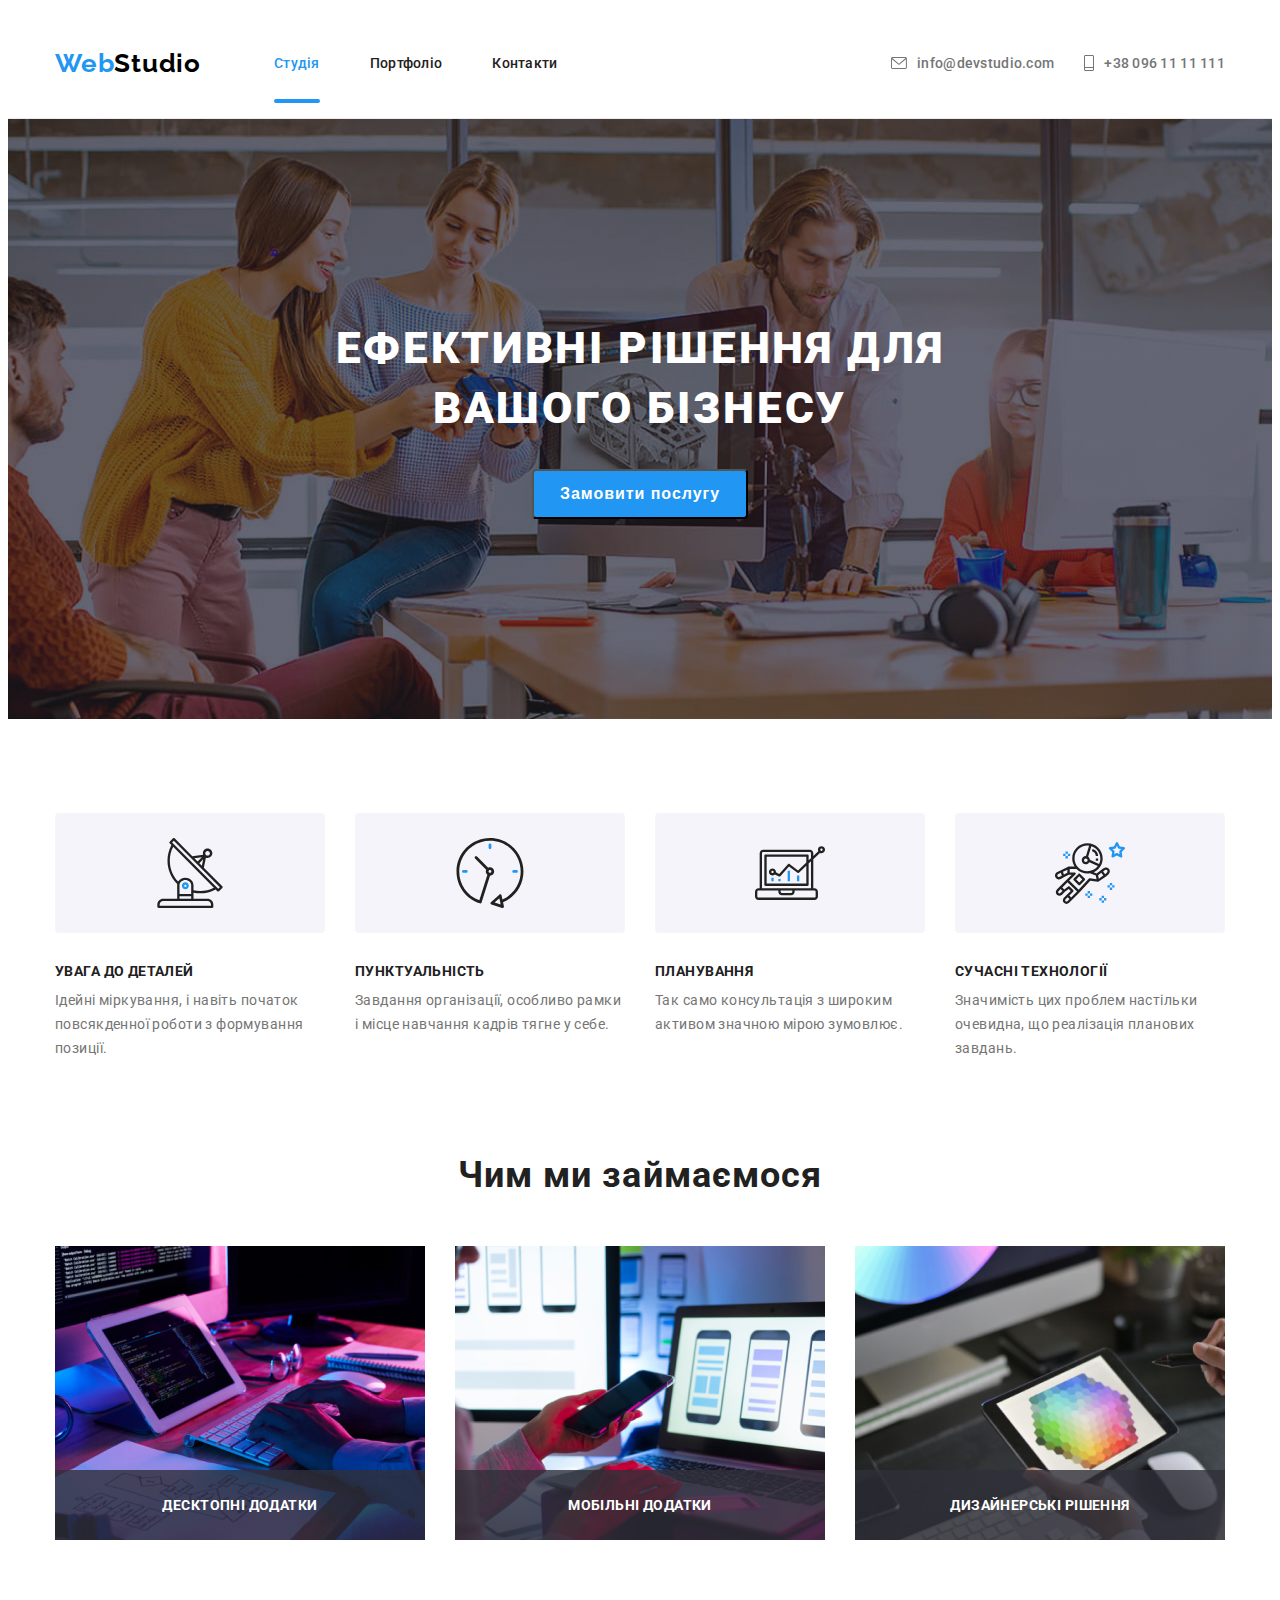
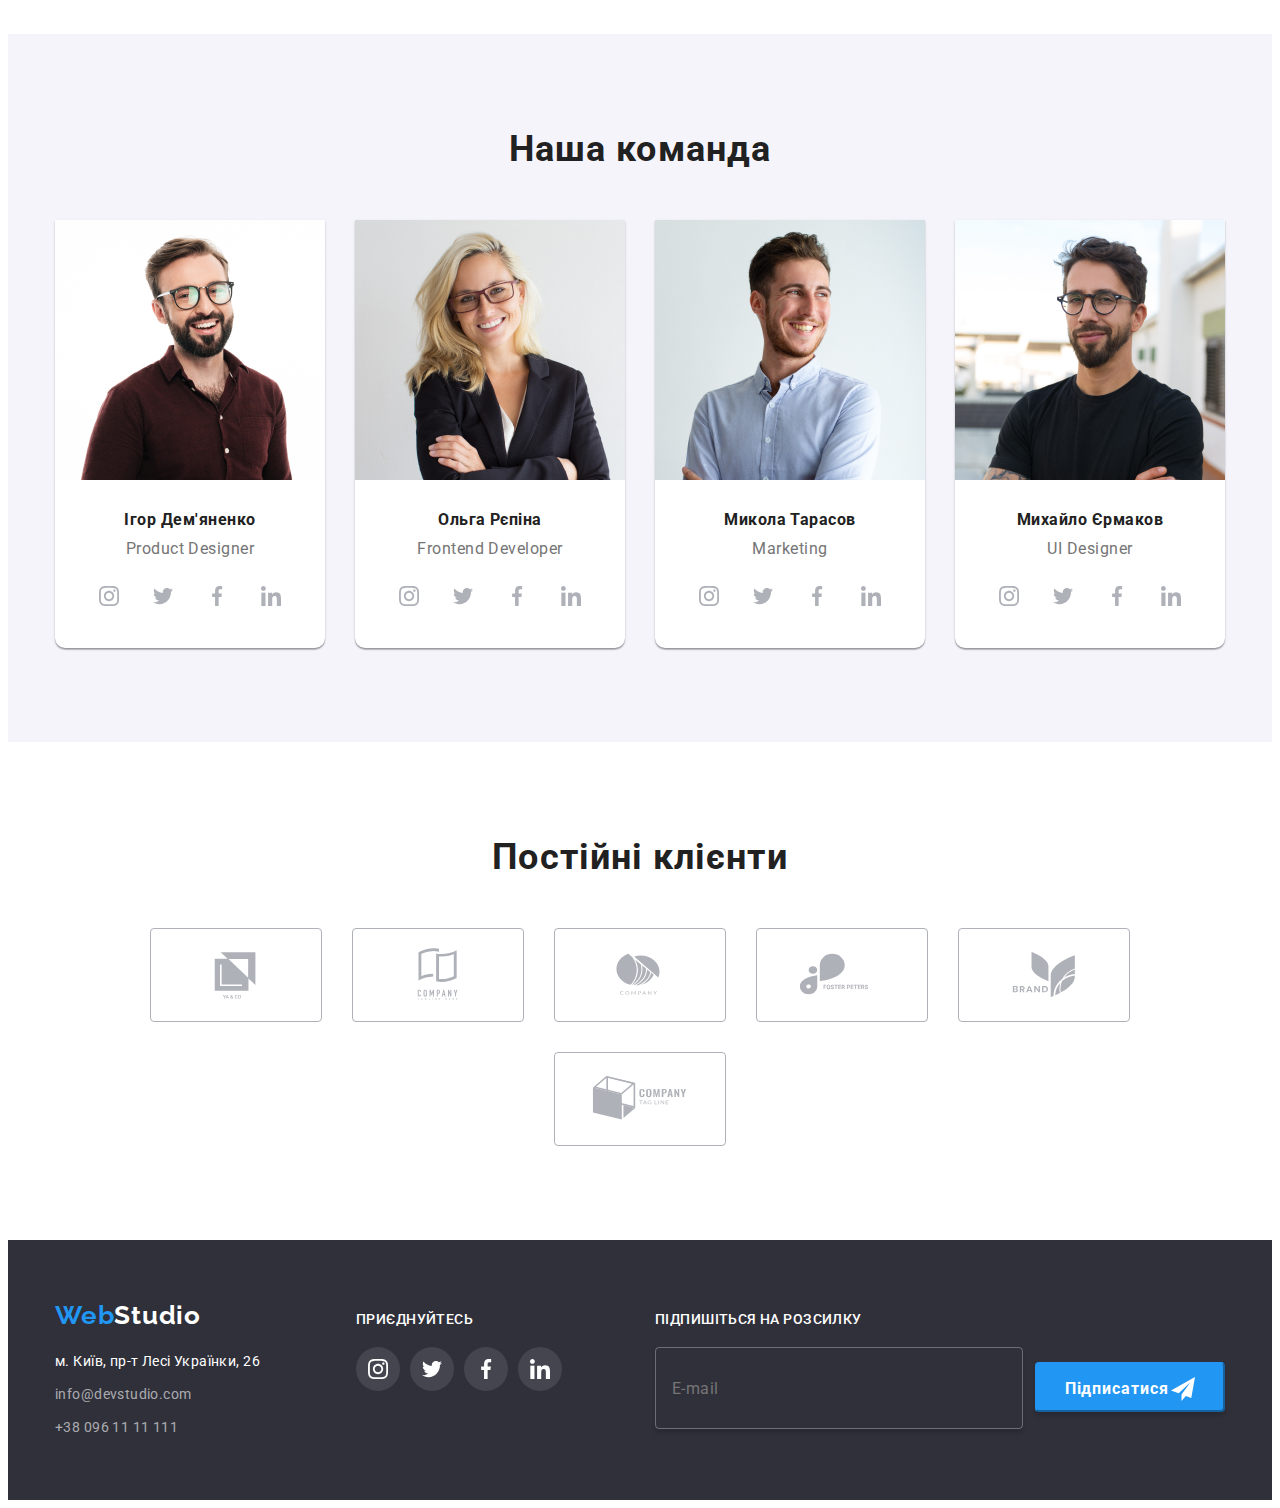
==== commit 3d9fcd77: "hw-08-try-03" ====
--- a/index.html
+++ b/index.html
@@ -190,31 +190,31 @@
                 <picture>
                   <source
                     srcset="
-                      ./images/our-team/desk/img.jpg    1x,
-                      ./images/our-team/desk/img@2x.jpg 2x
+                      ./images/our-team/desk/img-desk.jpg    1x,
+                      ./images/our-team/desk/img-desk@2x.jpg 2x
                     "
                     media="(min-width:1200px)"
                   />
 
                   <source
                     srcset="
-                      ./images/our-team/tab/img.jpg    1x,
-                      ./images/our-team/tab/img@2x.jpg 2x
+                      ./images/our-team/tab/img-tab.jpg    1x,
+                      ./images/our-team/tab/img-tab@2x.jpg 2x
                     "
                     media="(min-width:768px)"
                   />
 
                   <source
                     srcset="
-                      ./images/our-team/mob/img.jpg    1x,
-                      ./images/our-team/mob/img@2x.jpg 2x
+                      ./images/our-team/mob/img-mob.jpg    1x,
+                      ./images/our-team/mob/img-mob@2x.jpg 2x
                     "
                     media="(min-width:480px)"
                   />
 
                   <img
                     class="our-team__img"
-                    src="./images/our-team/mob/img.jpg"
+                    src="./images/our-team/mob/img-mob.jpg"
                     alt="фото"
                     width="450"
                   />
@@ -281,31 +281,31 @@
                 <picture>
                   <source
                     srcset="
-                      ./images/our-team/desk/img-1.jpg    1x,
-                      ./images/our-team/desk/img@2x-1.jpg 2x
+                      ./images/our-team/desk/img-desk-1.jpg    1x,
+                      ./images/our-team/desk/img-desk@2x-1.jpg 2x
                     "
                     media="(min-width:1200px)"
                   />
 
                   <source
                     srcset="
-                      ./images/our-team/tab/img-1.jpg    1x,
-                      ./images/our-team/tab/img@2x-1.jpg 2x
+                      ./images/our-team/tab/img-tab-1.jpg    1x,
+                      ./images/our-team/tab/img-tab@2x-1.jpg 2x
                     "
                     media="(min-width:768px)"
                   />
 
                   <source
                     srcset="
-                      ./images/our-team/mob/img-1.jpg    1x,
-                      ./images/our-team/mob/img@2x-1.jpg 2x
+                      ./images/our-team/mob/img-mob-1.jpg    1x,
+                      ./images/our-team/mob/img-mob@2x-1.jpg 2x
                     "
                     media="(min-width:480px)"
                   />
 
                   <img
                     class="our-team__img"
-                    src="./images/our-team/mob/img-1.jpg"
+                    src="./images/our-team/mob/img-mob-1.jpg"
                     alt="фото"
                     width="450"
                   />
@@ -370,31 +370,31 @@
                 <picture>
                   <source
                     srcset="
-                      ./images/our-team/desk/img-2.jpg    1x,
-                      ./images/our-team/desk/img@2x-2.jpg 2x
+                      ./images/our-team/desk/img-desk-2.jpg    1x,
+                      ./images/our-team/desk/img-desk@2x-2.jpg 2x
                     "
                     media="(min-width:1200px)"
                   />
 
                   <source
                     srcset="
-                      ./images/our-team/tab/img-2.jpg    1x,
-                      ./images/our-team/tab/img@2x-2.jpg 2x
+                      ./images/our-team/tab/img-tab-2.jpg    1x,
+                      ./images/our-team/tab/img-tab@2x-2.jpg 2x
                     "
                     media="(min-width:768px)"
                   />
 
                   <source
                     srcset="
-                      ./images/our-team/mob/img-2.jpg    1x,
-                      ./images/our-team/mob/img@2x-2.jpg 2x
+                      ./images/our-team/mob/img-mob-2.jpg    1x,
+                      ./images/our-team/mob/img-mob@2x-2.jpg 2x
                     "
                     media="(min-width:480px)"
                   />
 
                   <img
                     class="our-team__img"
-                    src="./images/our-team/mob/img-2.jpg"
+                    src="./images/our-team/mob/img-mob-2.jpg"
                     alt="фото"
                     width="450"
                   />
@@ -459,31 +459,31 @@
                 <picture>
                   <source
                     srcset="
-                      ./images/our-team/desk/img-3.jpg    1x,
-                      ./images/our-team/desk/img@2x-3.jpg 2x
+                      ./images/our-team/desk/img-desk-3.jpg    1x,
+                      ./images/our-team/desk/img-desk@2x-3.jpg 2x
                     "
                     media="(min-width:1200px)"
                   />
 
                   <source
                     srcset="
-                      ./images/our-team/tab/img-3.jpg    1x,
-                      ./images/our-team/tab/img@2x-3.jpg 2x
+                      ./images/our-team/tab/img-tab-3.jpg    1x,
+                      ./images/our-team/tab/img-tab@2x-3.jpg 2x
                     "
                     media="(min-width:768px)"
                   />
 
                   <source
                     srcset="
-                      ./images/our-team/mob/img-3.jpg    1x,
-                      ./images/our-team/mob/img@2x-3.jpg 2x
+                      ./images/our-team/mob/img-mob-3.jpg    1x,
+                      ./images/our-team/mob/img-mob@2x-3.jpg 2x
                     "
                     media="(min-width:480px)"
                   />
 
                   <img
                     class="our-team__img"
-                    src="./images/our-team/mob/img-3.jpg"
+                    src="./images/our-team/mob/img-mob-3.jpg"
                     alt="фото"
                     width="450"
                   />
@@ -714,7 +714,9 @@
 
       <ul class="mobile-menu__nav list">
         <li class="mobile-menu__item">
-          <a href="index.html" class="mobile-menu__nav-link link">Студія</a>
+          <a href="index.html" class="mobile-menu__nav-link link current"
+            >Студія</a
+          >
         </li>
         <li class="mobile-menu__item">
           <a href="portfolio.html" class="mobile-menu__nav-link link"
--- a/css/main.min.css
+++ b/css/main.min.css
@@ -1 +1 @@
-:root{--text-color-main: #757575;--color-white: #ffffff;--color-blue: #2196f3;--title-color: #212121}body{font-family:"roboto",sans-serif}p,h1,h2,h3,h4,h5,h6{margin:0px}ul,ol{margin:0px;padding:0px}img{display:block;max-width:100%;height:auto}.list{list-style:none;padding:0;margin:0}.link{text-decoration:none}.container{width:100%;margin:0 auto}@media screen and (min-width: 480px){.container{width:450px}}@media screen and (min-width: 768px){.container{width:738px}}@media screen and (min-width: 1200px){.container{width:1170px}}.visually-hidden{position:absolute;width:1px;height:1px;margin:-1px;border:0;padding:0;white-space:nowrap;-webkit-clip-path:inset(100%);clip-path:inset(100%);clip:rect(0 0 0 0);overflow:hidden}.active{color:var(--color-blue);text-align:center;font-size:16px;font-weight:700;line-height:1.87;letter-spacing:.96px}.current{position:relative}.current::after{content:"";position:absolute;left:0px;bottom:0px;width:100%;height:4px;border-radius:2px;background-color:currentColor}.btn{color:var(--color-white);text-align:center;font-size:16px;font-weight:700;line-height:1.87;letter-spacing:.96px;margin-top:30px;border-radius:4px;background-color:var(--color-blue);min-height:50px;min-width:216px}.header{border-bottom:1px solid #ececec}.header__logo{font-family:"raleway",sans-serif;font-weight:700;font-size:26px;color:#000}@media screen and (min-width: 768px){.header__logo{margin-right:73px}}.header__container{display:-webkit-box;display:-ms-flexbox;display:flex;-webkit-box-pack:justify;-ms-flex-pack:justify;justify-content:space-between;-webkit-box-align:center;-ms-flex-align:center;align-items:center;padding-top:15px;padding-bottom:15px;position:relative}@media screen and (min-width: 768px){.header__container{height:80px}}.header__nav{display:-webkit-box;display:-ms-flexbox;display:flex;-webkit-box-align:center;-ms-flex-align:center;align-items:center}.header__list{display:none}@media screen and (min-width: 768px){.header__list{display:-webkit-box;display:-ms-flexbox;display:flex}}.header__link{color:var(--title-color);font-size:14px;font-weight:500;letter-spacing:.28px;padding-top:32px;padding-bottom:32px;display:block;-webkit-transition-property:color;transition-property:color;-webkit-transition-duration:250ms;transition-duration:250ms;-webkit-transition-timing-function:cubic-bezier(0.4, 0, 0.2, 1);transition-timing-function:cubic-bezier(0.4, 0, 0.2, 1)}.header__link:focus,.header__link:hover{font-size:14px;font-weight:500;color:var(--color-blue);letter-spacing:.28px}.header__list-item:not(:last-child){margin-right:50px}.header__mail-item{margin-bottom:10px}@media screen and (min-width: 1200px){.header__mail-item{margin-right:30px}}@media screen and (min-width: 1200px){.header__mail-item{margin-bottom:0px}}.header__mail-link:focus,.header__mail-link:hover{color:var(--color-blue)}.header__mail{display:none}@media screen and (min-width: 768px){.header__mail{display:-webkit-box;display:-ms-flexbox;display:flex;-webkit-box-align:start;-ms-flex-align:start;align-items:flex-start;-webkit-box-orient:vertical;-webkit-box-direction:normal;-ms-flex-direction:column;flex-direction:column}}@media screen and (min-width: 1200px){.header__mail{-webkit-box-orient:horizontal;-webkit-box-direction:normal;-ms-flex-direction:row;flex-direction:row;-webkit-box-align:center;-ms-flex-align:center;align-items:center}}.header__mail-link:focus .header__mail-icon,.header__mail-link:hover .header__mail-icon{fill:var(--color-blue)}.header .header__mail-icon,.header .header__tel-icon{fill:#757575;margin-right:10px;-webkit-transition-property:fill;transition-property:fill;-webkit-transition-duration:250ms;transition-duration:250ms;-webkit-transition-timing-function:cubic-bezier(0.4, 0, 0.2, 1);transition-timing-function:cubic-bezier(0.4, 0, 0.2, 1)}.header .header__mail-icon:hover,.header .header__mail-icon:focus,.header .header__tel-icon:hover,.header .header__tel-icon:focus{fill:#2196f3}.header__tel-item:focus .header__tel-icon,.header__tel-item:hover .header__tel-icon{fill:var(--color-blue)}.header__tel-item,.header__mail-link{display:-webkit-box;display:-ms-flexbox;display:flex;-webkit-box-align:center;-ms-flex-align:center;align-items:center;color:var(--text-color-main);font-size:14px;font-weight:500;letter-spacing:.28px;-webkit-transition-property:color;transition-property:color;-webkit-transition-duration:250ms;transition-duration:250ms;-webkit-transition-timing-function:cubic-bezier(0.4, 0, 0.2, 1);transition-timing-function:cubic-bezier(0.4, 0, 0.2, 1)}.header__tel-item:focus,.header__tel-item:hover{color:var(--color-blue)}.header__list .header__link.current{color:var(--color-blue)}.header__list .header__link.current__logo{font-family:"raleway",sans-serif;font-weight:700;font-size:26px;color:#000}.logo{color:var(--color-blue);font-family:"raleway",sans-serif;font-weight:700;font-size:26px;letter-spacing:.78px}.hero{margin:0 auto;background-color:#2f303a;background-repeat:no-repeat;background-position:50% 50%;background-size:cover;text-align:center;padding:118px 60px;max-width:1600px;background-image:-webkit-gradient(linear, left top, left bottom, from(rgba(47, 48, 58, 0.4)), to(rgba(47, 48, 58, 0.4))),url(../images/hero/mob/img.jpg);background-image:linear-gradient(rgba(47, 48, 58, 0.4), rgba(47, 48, 58, 0.4)),url(../images/hero/mob/img.jpg)}@media(min-device-pixel-ratio: 2),(-webkit-min-device-pixel-ratio: 2),(min-resolution: 192dpi),(min-resolution: 2dppx){.hero{background-image:-webkit-gradient(linear, left top, left bottom, from(rgba(47, 48, 58, 0.4)), to(rgba(47, 48, 58, 0.4))),url(../images/hero/mob/img@2x.jpg);background-image:linear-gradient(rgba(47, 48, 58, 0.4), rgba(47, 48, 58, 0.4)),url(../images/hero/mob/img@2x.jpg)}}@media screen and (min-width: 768px){.hero{background-image:-webkit-gradient(linear, left top, left bottom, from(rgba(47, 48, 58, 0.4)), to(rgba(47, 48, 58, 0.4))),url(../images/hero/tab/img.jpg);background-image:linear-gradient(rgba(47, 48, 58, 0.4), rgba(47, 48, 58, 0.4)),url(../images/hero/tab/img.jpg)}}@media screen and (min-width: 768px)and (min-device-pixel-ratio: 2),screen and (min-width: 768px)and (-webkit-min-device-pixel-ratio: 2),screen and (min-width: 768px)and (min-resolution: 192dpi),screen and (min-width: 768px)and (min-resolution: 2dppx){.hero{background-image:-webkit-gradient(linear, left top, left bottom, from(rgba(47, 48, 58, 0.4)), to(rgba(47, 48, 58, 0.4))),url(../images/hero/tab/img@2x.jpg);background-image:linear-gradient(rgba(47, 48, 58, 0.4), rgba(47, 48, 58, 0.4)),url(../images/hero/tab/img@2x.jpg)}}@media screen and (min-width: 1200px){.hero{background-image:-webkit-gradient(linear, left top, left bottom, from(rgba(47, 48, 58, 0.4)), to(rgba(47, 48, 58, 0.4))),url(../images/hero/desk/img.jpg);background-image:linear-gradient(rgba(47, 48, 58, 0.4), rgba(47, 48, 58, 0.4)),url(../images/hero/desk/img.jpg)}}@media screen and (min-width: 1200px)and (min-device-pixel-ratio: 2),screen and (min-width: 1200px)and (-webkit-min-device-pixel-ratio: 2),screen and (min-width: 1200px)and (min-resolution: 192dpi),screen and (min-width: 1200px)and (min-resolution: 2dppx){.hero{background-image:-webkit-gradient(linear, left top, left bottom, from(rgba(47, 48, 58, 0.4)), to(rgba(47, 48, 58, 0.4))),url(../images/hero/desk/img@2x.jpg);background-image:linear-gradient(rgba(47, 48, 58, 0.4), rgba(47, 48, 58, 0.4)),url(../images/hero/desk/img@2x.jpg)}}@media screen and (min-width: 1200px){.hero{padding-top:200px;padding-bottom:200px}}.hero__title{color:var(--color-white);text-align:center;text-transform:uppercase;letter-spacing:.06em;margin:0 auto;font-family:var(--font-family);font-weight:900;font-size:26px;line-height:1.62}@media screen and (min-width: 1200px){.hero__title{font-size:44px;line-height:1.36}}.text{padding-top:60px;padding-bottom:60px}@media screen and (min-width: 1200px){.text{padding-top:94px;padding-bottom:94px}}.text__list-item{width:100%}@media screen and (min-width: 768px){.text__list-item{width:354px}}@media screen and (min-width: 1200px){.text__list-item{width:270px}}.text__list{display:-webkit-box;display:-ms-flexbox;display:flex;-ms-flex-wrap:wrap;flex-wrap:wrap;gap:30px;-webkit-box-pack:center;-ms-flex-pack:center;justify-content:center}.text__list-icon-box{max-width:450px;height:120px;background-color:#f5f4fa;display:-webkit-box;display:-ms-flexbox;display:flex;-webkit-box-align:center;-ms-flex-align:center;align-items:center;-webkit-box-pack:center;-ms-flex-pack:center;justify-content:center;margin-bottom:30px;border-radius:4px}.text__list-icon{display:-webkit-box;display:-ms-flexbox;display:flex;-webkit-box-align:center;-ms-flex-align:center;align-items:center;-webkit-box-pack:center;-ms-flex-pack:center;justify-content:center;border-radius:4px;background-color:#f5f4fa}@media screen and (min-width: 768px){.text__list-icon{-ms-flex-wrap:wrap;flex-wrap:wrap}}.text__list-title{color:var(--title-color);font-size:14px;font-weight:700;letter-spacing:.42px}.text__list-text{color:var(--text-color-main);font-size:14px;line-height:1.71;letter-spacing:.42px;margin-top:10px}@media screen and (min-width: 1200px){.works{padding-bottom:94px}}.works__title{color:var(--title-color);text-align:center;font-size:36px;font-weight:700;letter-spacing:1.08px;margin-bottom:50px;display:none}@media screen and (min-width: 1200px){.works__title{display:block}}.works__img{display:block}.works__list-img{display:none;position:relative}@media screen and (min-width: 1200px){.works__list-img{display:block}}.works__list-text{position:absolute;bottom:0;left:0;color:#fff;display:-webkit-box;display:-ms-flexbox;display:flex;text-align:center;-webkit-box-pack:center;-ms-flex-pack:center;justify-content:center;font-family:"roboto",sans-serif;font-size:14px;font-weight:700;letter-spacing:.42px;text-transform:uppercase;padding-top:27px;padding-bottom:27px;background:rgba(47,48,58,.8);width:100%}.works__list{display:-webkit-box;display:-ms-flexbox;display:flex;gap:30px;display:none}@media screen and (min-width: 1200px){.works__list{display:-webkit-box;display:-ms-flexbox;display:flex;-webkit-box-pack:center;-ms-flex-pack:center;justify-content:center}}.our-team{background-color:#f5f4fa;max-width:1600px;margin-left:auto;margin-right:auto;padding-top:60px;padding-bottom:60px}@media screen and (min-width: 1200px){.our-team{padding-top:94px;padding-bottom:94px}}.our-team__img{display:block}@media screen and (min-width: 480px){.our-team__img{width:450px}}@media screen and (min-width: 768px){.our-team__img{width:354px}}@media screen and (min-width: 1200px){.our-team__img{width:270px}}.our-team__title{color:var(--title-color);text-align:center;font-size:36px;font-weight:700px;letter-spacing:1.08px;margin-bottom:50px}.our-team__container{display:-webkit-box;display:-ms-flexbox;display:flex;-webkit-box-orient:vertical;-webkit-box-direction:normal;-ms-flex-direction:column;flex-direction:column;gap:30px}@media screen and (min-width: 768px){.our-team__container{display:-webkit-box;display:-ms-flexbox;display:flex;-webkit-box-orient:horizontal;-webkit-box-direction:normal;-ms-flex-direction:row;flex-direction:row;-ms-flex-wrap:wrap;flex-wrap:wrap;gap:30px}}.our-team__card{padding-bottom:30px;-webkit-box-shadow:0 2px 1px 0 rgba(0,0,0,.2),0 1px 1px 0 rgba(0,0,0,.14),0 1px 3px 0 rgba(0,0,0,.12);box-shadow:0 2px 1px 0 rgba(0,0,0,.2),0 1px 1px 0 rgba(0,0,0,.14),0 1px 3px 0 rgba(0,0,0,.12);background:#fff;border:1px;border-top:none;border-bottom-right-radius:10px;border-bottom-left-radius:10px;-webkit-transition-duration:250ms;transition-duration:250ms;-webkit-transition-timing-function:cubic-bezier(0.4, 0, 0.2, 1);transition-timing-function:cubic-bezier(0.4, 0, 0.2, 1);max-width:450px}@media screen and (min-width: 768px){.our-team__card{margin-bottom:0}}.our-team.text{color:var(--text-color-main);text-align:center;letter-spacing:.48px}.our-team__item{display:block}.our-team___item:last-child{margin-right:0px}.our-team__subtitle{color:var(--title-color);margin-top:30px;font-size:16px;text-align:center;font-weight:500px;letter-spacing:.48px}.our-team__text{color:var(--text-color-main);text-align:center;letter-spacing:.48px;margin-top:10px}.clients{padding-top:60px;padding-bottom:60px}@media screen and (min-width: 1200px){.clients{padding-top:94px;padding-bottom:94px}}.clients__title{color:var(--title-color);text-align:center;font-size:36px;font-weight:700px;letter-spacing:1.08px;margin-bottom:50px}.clients__list{display:-webkit-box;display:-ms-flexbox;display:flex;-ms-flex-wrap:wrap;flex-wrap:wrap;gap:30px;-webkit-box-align:center;-ms-flex-align:center;align-items:center;-webkit-box-pack:center;-ms-flex-pack:center;justify-content:center}.clients__list-link{display:-webkit-box;display:-ms-flexbox;display:flex;-webkit-box-align:center;-ms-flex-align:center;align-items:center;-webkit-box-pack:center;-ms-flex-pack:center;justify-content:center;border:1px solid #afb1b8;border-radius:4px;width:170px;height:92px;-webkit-transition-property:border-color;transition-property:border-color;-webkit-transition-duration:250ms;transition-duration:250ms;-webkit-transition-timing-function:cubic-bezier(0.4, 0, 0.2, 1);transition-timing-function:cubic-bezier(0.4, 0, 0.2, 1)}@media screen and (min-width: 480px){.clients__list-link{width:210px}}@media screen and (min-width: 768px){.clients__list-link{width:226px}}@media screen and (min-width: 1200px){.clients__list-link{width:170px}}.clients__list-icon{fill:#afb1b8;-webkit-transition-property:fill;transition-property:fill;-webkit-transition-duration:250ms;transition-duration:250ms;-webkit-transition-timing-function:cubic-bezier(0.4, 0, 0.2, 1);transition-timing-function:cubic-bezier(0.4, 0, 0.2, 1)}.clients__list-link:focus,.clients__list-link:hover{border-color:#2196f3}.clients__list-link:focus .clients__list-icon,.clients__list-link:hover .clients__list-icon{fill:#2196f3}.footer{background-color:#2f303a;color:var(--color-white);max-width:1600px;margin-left:auto;margin-right:auto;padding-top:60px;padding-bottom:60px}.footer__container{display:-webkit-box;display:-ms-flexbox;display:flex;-webkit-box-orient:vertical;-webkit-box-direction:normal;-ms-flex-direction:column;flex-direction:column;-webkit-box-align:center;-ms-flex-align:center;align-items:center}@media screen and (min-width: 768px){.footer__container{margin-right:165px}}@media screen and (min-width: 1200px){.footer__container{-webkit-box-align:start;-ms-flex-align:start;align-items:flex-start;margin-right:70px;width:231px}}.footer__content{display:-webkit-box;display:-ms-flexbox;display:flex;-webkit-box-orient:vertical;-webkit-box-direction:normal;-ms-flex-direction:column;flex-direction:column;-webkit-box-pack:center;-ms-flex-pack:center;justify-content:center;-webkit-box-align:center;-ms-flex-align:center;align-items:center}@media screen and (min-width: 768px){.footer__content{-webkit-box-orient:horizontal;-webkit-box-direction:normal;-ms-flex-direction:row;flex-direction:row;-ms-flex-wrap:wrap;flex-wrap:wrap;-webkit-box-align:baseline;-ms-flex-align:baseline;align-items:baseline}}@media screen and (min-width: 1200px){.footer__content{-webkit-box-pack:start;-ms-flex-pack:start;justify-content:flex-start}}.footer__logo{color:var(--color-white)}.footer__nav{color:rgba(255,255,255,.6);font-size:14px;line-height:1.71;letter-spacing:.42px;-webkit-transition-property:color;transition-property:color;-webkit-transition-duration:250ms;transition-duration:250ms;-webkit-transition-timing-function:cubic-bezier(0.4, 0, 0.2, 1);transition-timing-function:cubic-bezier(0.4, 0, 0.2, 1)}.footer__nav:hover{color:rgba(33,150,243,.6);font-size:14px;line-height:1.71;letter-spacing:.42px}.footer__adress{font-style:normal;margin-top:20px;display:-webkit-box;display:-ms-flexbox;display:flex;-webkit-box-orient:vertical;-webkit-box-direction:normal;-ms-flex-direction:column;flex-direction:column;-webkit-box-align:center;-ms-flex-align:center;align-items:center}@media screen and (min-width: 1200px){.footer__adress{-webkit-box-align:start;-ms-flex-align:start;align-items:flex-start}}.footer__adress-text{color:var(--color-white);font-family:"roboto",sans-serif;font-size:14px;line-height:1.71;letter-spacing:.03em;margin-bottom:9px}.footer__adress-tel{margin-top:9px}.footer__input{border:1px solid rgba(255,255,255,.3);border-radius:4px;width:100%;height:50px;-webkit-box-shadow:0 4px 4px 0 rgba(0,0,0,.15);box-shadow:0 4px 4px 0 rgba(0,0,0,.15);background:rgba(33,150,243,0);padding:15px 16px;font-family:"Roboto",sans-serif;font-weight:400;font-size:16px;line-height:1.25;letter-spacing:.03em;color:rgba(255,255,255,.6)}@media screen and (min-width: 1200px){.footer__input{width:358px;margin-right:12px}}.footer__input:focus:valid{outline:2px solid;outline-offset:-1px;outline-color:#2196f3}.footer__button{border-radius:4px;width:200px;height:50px;-webkit-box-shadow:0 4px 4px 0 rgba(0,0,0,.15);box-shadow:0 4px 4px 0 rgba(0,0,0,.15);background:#2196f3;border-color:#2196f3;font-family:"Roboto",sans-serif;font-weight:700;font-size:16px;line-height:1.875;letter-spacing:.06em;text-align:start;color:#fff;padding:10px 28px;position:relative}@media screen and (min-width: 768px){.footer__button{margin-top:20px}}@media screen and (min-width: 1200px){.footer__button{margin-top:0px}}.footer__input-text{font-family:"Roboto",sans-serif;font-weight:500;font-size:14px;letter-spacing:.03em;text-transform:uppercase;color:#fff;margin-bottom:20px;display:-webkit-box;display:-ms-flexbox;display:flex;-webkit-box-pack:center;-ms-flex-pack:center;justify-content:center}@media screen and (min-width: 1200px){.footer__input-text{-webkit-box-pack:start;-ms-flex-pack:start;justify-content:flex-start}}.footer__icon-send{position:absolute;right:28px;top:13px}.footer__form{display:-webkit-box;display:-ms-flexbox;display:flex;-webkit-box-orient:vertical;-webkit-box-direction:normal;-ms-flex-direction:column;flex-direction:column;-webkit-box-align:center;-ms-flex-align:center;align-items:center}@media screen and (min-width: 1200px){.footer__form{-webkit-box-orient:horizontal;-webkit-box-direction:normal;-ms-flex-direction:row;flex-direction:row;-webkit-box-align:baseline;-ms-flex-align:baseline;align-items:baseline}}.footer__input-container{margin-top:60px;width:100%}@media screen and (min-width: 768px){.footer__input-container{width:450px}}@media screen and (min-width: 1200px){.footer__input-container{display:-webkit-box;display:-ms-flexbox;display:flex;-webkit-box-orient:vertical;-webkit-box-direction:normal;-ms-flex-direction:column;flex-direction:column;width:570px;margin-top:0px}}.mobile-menu{padding:21px 25px 48px 40px;position:fixed;left:0px;top:0px;width:100%;height:100%;background:#fff}.mobile-menu__nav{display:-webkit-box;display:-ms-flexbox;display:flex;-webkit-box-orient:vertical;-webkit-box-direction:normal;-ms-flex-direction:column;flex-direction:column;-webkit-box-align:start;-ms-flex-align:start;align-items:flex-start}.mobile-menu__nav-link{font-family:var(--font-family);font-weight:500;font-size:40px;letter-spacing:.02em;color:#212121}.mobile-menu__nav-link:focus{color:#2196f3}.mobile-menu__item:not(:last-child){margin-bottom:32px}.mobile-menu__tel{margin-bottom:32px}.mobile-menu__tel-link,.mobile-menu__mail-link{font-family:var(--font-family);font-weight:500;font-size:24px;letter-spacing:.02em;color:#757575}.mobile-menu__tel-link:focus,.mobile-menu__mail-link:focus{font-family:var(--font-family);font-size:34px;color:#2196f3}.mobile-menu__contacts{position:absolute;left:40px;bottom:134px}.mobile-menu__soc{font-family:var(--font-family);font-weight:500;font-size:18px;line-height:1.22;letter-spacing:.02em;color:#2196f3;display:-webkit-box;display:-ms-flexbox;display:flex;-ms-flex-wrap:wrap;flex-wrap:wrap;position:absolute;left:40px;bottom:48px}.mobile-menu__soc-item:not(:last-child){margin-right:20px}.mobile-menu__soc-link{font-family:var(--font-family);font-weight:500;font-size:18px;line-height:122%;letter-spacing:.02em;color:#2196f3}.mobile-menu__close{position:absolute;top:21px;right:25px;width:40px;height:40px;background-color:#fff;border:none;-webkit-transition:fill 250ms linear;transition:fill 250ms linear}.mobile-menu__open{width:40px;height:40px;background-color:#fff;border-color:#fff;position:absolute;top:10px;right:1px;border:none}@media screen and (min-width: 768px){.mobile-menu__open{display:none}}.mobile-menu__open-icon{fill:#212121}.mobile-menu__close:focus,.mobile-menu__close:hover{fill:#2196f3}@media screen and (min-width: 480px){.portfolio{padding-top:60px;padding-bottom:60px}}@media screen and (min-width: 1200px){.portfolio{padding-top:94px;padding-bottom:94px}}.portfolio__btn{font-weight:500;font-size:16px;color:var(--title-color);background-color:#f5f4fa;border-color:#f5f4fa;border-radius:4px;padding:6px 22px;cursor:pointer;border:none;-webkit-transition-property:color,background-color,-webkit-box-shadow;transition-property:color,background-color,-webkit-box-shadow;transition-property:color,box-shadow,background-color;transition-property:color,box-shadow,background-color,-webkit-box-shadow;-webkit-transition-duration:250ms;transition-duration:250ms;-webkit-transition-timing-function:cubic-bezier(0.4, 0, 0.2, 1);transition-timing-function:cubic-bezier(0.4, 0, 0.2, 1)}.portfolio__btn:focus,.portfolio__btn:hover{font-weight:500;font-size:16px;color:var(--color-white);background-color:var(--color-blue);cursor:pointer;-webkit-box-shadow:1px 4px 6px 0 rgba(0,0,0,.16),0 4px 4px 0 rgba(0,0,0,.06),0 1px 1px 0 rgba(0,0,0,.12);box-shadow:1px 4px 6px 0 rgba(0,0,0,.16),0 4px 4px 0 rgba(0,0,0,.06),0 1px 1px 0 rgba(0,0,0,.12)}.portfolio__title-hh{color:var(--title-color);font-size:18px;font-weight:700;letter-spacing:1.08px;line-height:2}.portfolio__text{color:var(--text-color-main);line-height:1.87;margin-top:4px}.portfolio__btns{display:-webkit-box;display:-ms-flexbox;display:flex;-ms-flex-wrap:wrap;flex-wrap:wrap}@media screen and (min-width: 480px){.portfolio__btns{width:326px;margin-bottom:40px}}@media screen and (min-width: 768px){.portfolio__btns{width:100%;-webkit-box-pack:center;-ms-flex-pack:center;justify-content:center;margin-bottom:30px}}@media screen and (min-width: 1200px){.portfolio__btns{margin-bottom:50px}}.portfolio__box{display:-webkit-box;display:-ms-flexbox;display:flex;-ms-flex-wrap:wrap;flex-wrap:wrap;gap:30px;-webkit-box-pack:center;-ms-flex-pack:center;justify-content:center}@media screen and (min-width: 768px){.portfolio__box{-webkit-box-pack:start;-ms-flex-pack:start;justify-content:flex-start}}@media screen and (min-width: 1200px){.portfolio__box{-webkit-box-pack:center;-ms-flex-pack:center;justify-content:center}}.portfolio__item{margin-right:8px;margin-bottom:15px}.portfolio__item:last-child{margin-right:0px}.portfolio__img{display:block}.portfolio__img-text{border:1px solid #f5f4fa;border-top:none;padding:20px 24px}.portfolio__link{display:-webkit-box;display:-ms-flexbox;display:flex;-webkit-box-orient:vertical;-webkit-box-direction:normal;-ms-flex-direction:column;flex-direction:column;-webkit-transition-property:-webkit-box-shadow;transition-property:-webkit-box-shadow;transition-property:box-shadow;transition-property:box-shadow, -webkit-box-shadow;-webkit-transition-duration:250ms;transition-duration:250ms;-webkit-transition-timing-function:cubic-bezier(0.4, 0, 0.2, 1);transition-timing-function:cubic-bezier(0.4, 0, 0.2, 1)}.portfolio__link:focus,.portfolio__link:hover{-webkit-box-shadow:1px 4px 6px 0 rgba(0,0,0,.16),0 4px 4px 0 rgba(0,0,0,.06),0 1px 1px 0 rgba(0,0,0,.12);box-shadow:1px 4px 6px 0 rgba(0,0,0,.16),0 4px 4px 0 rgba(0,0,0,.06),0 1px 1px 0 rgba(0,0,0,.12)}.portfolio__overlay-img{position:relative;overflow:hidden;display:block}.portfolio__overlay-text{position:absolute;top:0px;left:0px;height:100%;background:rgba(33,150,243,.9);padding:63px 24px;color:#fff;font-family:Roboto,sans-serif;font-size:18px;font-weight:400;line-height:1.55;letter-spacing:.54px;-webkit-transform:translatey(105%);transform:translatey(105%);-webkit-transition-duration:250ms;transition-duration:250ms;-webkit-transition-timing-function:cubic-bezier(0.4, 0, 0.2, 1);transition-timing-function:cubic-bezier(0.4, 0, 0.2, 1)}@media screen and (min-width: 480px){.portfolio__card{width:450px}}@media screen and (min-width: 768px){.portfolio__card{width:354px}}@media screen and (min-width: 1200px){.portfolio__card{width:370px}}.portfolio__card:focus .portfolio__overlay-text,.portfolio__card:hover .portfolio__overlay-text{-webkit-transform:translatey(0);transform:translatey(0)}.portfolio .portfolio__btn.current{background-color:var(--color-blue)}.social{display:-webkit-box;display:-ms-flexbox;display:flex;gap:10px;-webkit-box-pack:center;-ms-flex-pack:center;justify-content:center;-webkit-box-align:center;-ms-flex-align:center;align-items:center;margin-top:16px}.social__link{display:-webkit-box;display:-ms-flexbox;display:flex;width:44px;height:44px;border-radius:50%;background-color:#fff;-webkit-box-align:center;-ms-flex-align:center;align-items:center;-webkit-box-pack:center;-ms-flex-pack:center;justify-content:center;-webkit-transition-property:background-color;transition-property:background-color;-webkit-transition-duration:250ms;transition-duration:250ms;-webkit-transition-timing-function:cubic-bezier(0.4, 0, 0.2, 1);transition-timing-function:cubic-bezier(0.4, 0, 0.2, 1)}.social__link:focus,.social__link:hover{background-color:#2196f3}.social__link:focus .social__icon{fill:#fff}.social__link:hover .social__icon{fill:#fff}.social__icon{fill:#afb1b8;-webkit-transition-property:fill;transition-property:fill;-webkit-transition-duration:250ms;transition-duration:250ms;-webkit-transition-timing-function:cubic-bezier(0.4, 0, 0.2, 1);transition-timing-function:cubic-bezier(0.4, 0, 0.2, 1)}.social__item:last-child{margin-right:0px}.footer__item-link{display:-webkit-box;display:-ms-flexbox;display:flex;-webkit-box-align:center;-ms-flex-align:center;align-items:center;-webkit-box-pack:center;-ms-flex-pack:center;justify-content:center;width:44px;height:44px;border-radius:50%;background-color:rgba(255,255,255,.1);-webkit-transition-property:background-color;transition-property:background-color;-webkit-transition-duration:250ms;transition-duration:250ms;-webkit-transition-timing-function:cubic-bezier(0.4, 0, 0.2, 1);transition-timing-function:cubic-bezier(0.4, 0, 0.2, 1)}.footer__item-link:focus,.footer__item-link:hover{background-color:#2196f3;-webkit-transition-duration:250ms;transition-duration:250ms;-webkit-transition-timing-function:cubic-bezier(0.4, 0, 0.2, 1);transition-timing-function:cubic-bezier(0.4, 0, 0.2, 1)}.footer__item-link:focus,.footer__item-link:hover .social__icon{fill:#fff}.footer__icon{fill:#fff;-webkit-transition-property:fill;transition-property:fill;-webkit-transition-duration:250ms;transition-duration:250ms;-webkit-transition-timing-function:cubic-bezier(0.4, 0, 0.2, 1);transition-timing-function:cubic-bezier(0.4, 0, 0.2, 1)}.footer__links{display:-webkit-box;display:-ms-flexbox;display:flex;margin-top:0px;gap:10px}.footer__text{display:-webkit-box;display:-ms-flexbox;display:flex;-webkit-box-pack:center;-ms-flex-pack:center;justify-content:center;font-family:"Roboto",sans-serif;font-weight:500;font-size:14px;letter-spacing:.03em;text-transform:uppercase;color:#fff;margin-bottom:20px}.footer__social{margin-top:60px}@media screen and (min-width: 768px){.footer__social{margin-top:0}}@media screen and (min-width: 1200px){.footer__social{margin-right:93px}}.modal{position:absolute;top:50%;left:50%;-webkit-transform:translate(-50%, -50%) scale(1);transform:translate(-50%, -50%) scale(1);-webkit-transition-duration:250ms;transition-duration:250ms;width:528px;min-height:581px;padding:40px;border-radius:4px;background:#fff;-webkit-box-shadow:0px 2px 1px 0px rgba(0,0,0,.2),0px 1px 1px 0px rgba(0,0,0,.14),0px 1px 3px 0px rgba(0,0,0,.12);box-shadow:0px 2px 1px 0px rgba(0,0,0,.2),0px 1px 1px 0px rgba(0,0,0,.14),0px 1px 3px 0px rgba(0,0,0,.12)}@media screen and (max-width: 1199px){.modal{width:450px}}.label{position:relative;display:block;font-family:"Roboto",sans-serif;font-weight:400;font-size:12px;letter-spacing:.01em;color:#757575}.icon-post,.icon-tel,.icon-name{position:absolute;left:15px;top:31px;fill:#212121}.icon-post:hover,.icon-tel:hover,.icon-name:hover{fill:#2196f3}.main-input:focus+.icon-name{fill:#2196f3}.main-input:focus+.icon-tel{fill:#2196f3}.main-input:focus+.icon-post{fill:#2196f3}.main-input{width:100%;height:40px;padding:14px 15px;padding-left:42px;border:1px solid rgba(33,33,33,.2);border-radius:4px;margin-bottom:10px;font-family:"Roboto",sans-serif;font-weight:400;font-size:12px;letter-spacing:.01em;cursor:pointer;-webkit-transition:border-color 250ms ease-in-out;transition:border-color 250ms ease-in-out;margin-top:4px;outline:none}.main-input:focus,.main-input:hover{border-color:#2196f3;fill:#2196f3}.comment{width:100%;min-height:120px;margin-bottom:20px;resize:none;border-radius:4px;border-color:rgba(117,117,117,.5);padding:12px 16px;cursor:pointer;-webkit-transition:border-color 250ms ease-in-out;transition:border-color 250ms ease-in-out;font-family:"Roboto",sans-serif;font-weight:400;font-size:12px;letter-spacing:.01em;margin-top:4px;outline:none}.comment:focus,.comment:hover{border-color:#2196f3}.comment::-webkit-input-placeholder{font-family:"Roboto",sans-serif;font-weight:400;font-size:12px;letter-spacing:.01em;color:rgba(117,117,117,.5)}.comment::-moz-placeholder{font-family:"Roboto",sans-serif;font-weight:400;font-size:12px;letter-spacing:.01em;color:rgba(117,117,117,.5)}.comment:-ms-input-placeholder{font-family:"Roboto",sans-serif;font-weight:400;font-size:12px;letter-spacing:.01em;color:rgba(117,117,117,.5)}.comment::-ms-input-placeholder{font-family:"Roboto",sans-serif;font-weight:400;font-size:12px;letter-spacing:.01em;color:rgba(117,117,117,.5)}.comment::placeholder{font-family:"Roboto",sans-serif;font-weight:400;font-size:12px;letter-spacing:.01em;color:rgba(117,117,117,.5)}.modal-btn{border-radius:4px;width:200px;height:50px;-webkit-box-shadow:0 4px 4px 0 rgba(0,0,0,.15);box-shadow:0 4px 4px 0 rgba(0,0,0,.15);background:#188ce8;font-family:"Roboto",sans-serif;font-weight:700;font-size:16px;line-height:1.875;letter-spacing:.06em;text-align:center;color:#fff;border-color:#188ce8;cursor:pointer;display:block;-webkit-box-pack:center;-ms-flex-pack:center;justify-content:center;-webkit-box-align:center;-ms-flex-align:center;align-items:center}.modal-text{font-family:"Roboto",sans-serif;font-weight:400;font-size:14px;line-height:1.71429;letter-spacing:.03em;color:#757575;text-align:center;margin-bottom:30px}.modal-title{font-family:"Roboto",sans-serif;font-weight:700;font-size:20px;letter-spacing:.03em;text-align:center;color:#212121;margin-bottom:12px}.modal-link{text-decoration:underline;-webkit-text-decoration-skip-ink:none;text-decoration-skip-ink:none;color:#2196f3;font-family:"Roboto",sans-serif;font-weight:400;font-size:14px;line-height:1.71429;letter-spacing:.03em}.icon-galochka{position:absolute;top:3px;left:10px;display:-webkit-box;display:-ms-flexbox;display:flex;-webkit-box-align:center;-ms-flex-align:center;align-items:center;-webkit-box-pack:center;-ms-flex-pack:center;justify-content:center;width:16px;height:15px;border-radius:2px;border:2px solid #212121;-webkit-transition:background-color 250ms linear,border-color 250ms linear;transition:background-color 250ms linear,border-color 250ms linear}.icon-galochka:hover{border-color:#2196f3}.checkbox:checked+span .icon-galochka{background-color:#2196f3;border-color:#2196f3}.checkbox:focus+span .icon-galochka{border-color:#2196f3}.checkbox:hover span .icon-galochka{border-color:#2196f3}.checkbox-container{display:-webkit-box;display:-ms-flexbox;display:flex;-webkit-box-orient:vertical;-webkit-box-direction:normal;-ms-flex-direction:column;flex-direction:column;-webkit-box-pack:center;-ms-flex-pack:center;justify-content:center;-webkit-box-align:center;-ms-flex-align:center;align-items:center;position:relative;cursor:pointer;padding:0px 16px}.checkbox{position:absolute}.backdrop{width:100%;height:100%;position:fixed;top:0;left:0;background:rgba(0,0,0,.1);-webkit-transition:opacity 250ms,visibility 250ms;transition:opacity 250ms,visibility 250ms}.close-icon{position:absolute;width:30px;height:30px;border-radius:50%;fill:#000;border-color:rgba(0,0,0,.1);background:#fff;display:-webkit-box;display:-ms-flexbox;display:flex;-webkit-box-pack:center;-ms-flex-pack:center;justify-content:center;-webkit-box-align:center;-ms-flex-align:center;align-items:center;margin-left:auto;top:8px;right:8px;cursor:pointer;-webkit-transition:fill 250ms linear;transition:fill 250ms linear;padding:0px;outline:none}.modal-close-icon{width:11px;height:11px}.modal-icon-link{width:11px;height:11px}.close-icon:focus,.close-icon:hover{fill:#2196f3}.is-hidden{visibility:none;opacity:0;pointer-events:none}.backdrop.is-hidden .modal{-webkit-transform:translate(-50%, -50%) scale(0);transform:translate(-50%, -50%) scale(0)}/*# sourceMappingURL=main.min.css.map */+:root{--text-color-main: #757575;--color-white: #ffffff;--color-blue: #2196f3;--title-color: #212121}body{font-family:"roboto",sans-serif}p,h1,h2,h3,h4,h5,h6{margin:0px}ul,ol{margin:0px;padding:0px}img{display:block;max-width:100%;height:auto}.list{list-style:none;padding:0;margin:0}.link{text-decoration:none}.container{width:100%;margin:0 auto}@media screen and (max-width: 479px){.container{padding:20px 15px}}@media screen and (min-width: 480px){.container{width:450px}}@media screen and (min-width: 768px){.container{width:738px}}@media screen and (min-width: 1200px){.container{width:1170px}}.visually-hidden{position:absolute;width:1px;height:1px;margin:-1px;border:0;padding:0;white-space:nowrap;-webkit-clip-path:inset(100%);clip-path:inset(100%);clip:rect(0 0 0 0);overflow:hidden}.active{color:var(--color-blue);text-align:center;font-size:16px;font-weight:700;line-height:1.87;letter-spacing:.96px}.current{position:relative}.current::after{content:""}@media screen and (min-width: 768px){.current::after{position:absolute;left:0px;bottom:0px;width:100%;height:4px;border-radius:2px;background-color:currentColor}}.btn{color:var(--color-white);text-align:center;font-size:16px;font-weight:700;line-height:1.87;letter-spacing:.96px;margin-top:30px;border-radius:4px;background-color:var(--color-blue);min-height:50px;min-width:216px}.header{border-bottom:1px solid #ececec}.header__logo{font-family:"raleway",sans-serif;font-weight:700;font-size:26px;color:#000}@media screen and (min-width: 768px){.header__logo{margin-right:73px}}.header__container{display:-webkit-box;display:-ms-flexbox;display:flex;-webkit-box-pack:justify;-ms-flex-pack:justify;justify-content:space-between;-webkit-box-align:center;-ms-flex-align:center;align-items:center;padding-top:15px;padding-bottom:15px;position:relative}@media screen and (min-width: 768px){.header__container{height:80px}}.header__nav{display:-webkit-box;display:-ms-flexbox;display:flex;-webkit-box-align:center;-ms-flex-align:center;align-items:center}.header__list{display:none}@media screen and (min-width: 768px){.header__list{display:-webkit-box;display:-ms-flexbox;display:flex}}.header__link{color:var(--title-color);font-size:14px;font-weight:500;letter-spacing:.28px;padding-top:32px;padding-bottom:32px;display:block;-webkit-transition-property:color;transition-property:color;-webkit-transition-duration:250ms;transition-duration:250ms;-webkit-transition-timing-function:cubic-bezier(0.4, 0, 0.2, 1);transition-timing-function:cubic-bezier(0.4, 0, 0.2, 1)}.header__link:focus,.header__link:hover{font-size:14px;font-weight:500;color:var(--color-blue);letter-spacing:.28px}.header__list-item:not(:last-child){margin-right:50px}.header__mail-item{margin-bottom:10px}@media screen and (min-width: 1200px){.header__mail-item{margin-right:30px}}@media screen and (min-width: 1200px){.header__mail-item{margin-bottom:0px}}.header__mail-link:focus,.header__mail-link:hover{color:var(--color-blue)}.header__mail{display:none}@media screen and (min-width: 768px){.header__mail{display:-webkit-box;display:-ms-flexbox;display:flex;-webkit-box-align:start;-ms-flex-align:start;align-items:flex-start;-webkit-box-orient:vertical;-webkit-box-direction:normal;-ms-flex-direction:column;flex-direction:column}}@media screen and (min-width: 1200px){.header__mail{-webkit-box-orient:horizontal;-webkit-box-direction:normal;-ms-flex-direction:row;flex-direction:row;-webkit-box-align:center;-ms-flex-align:center;align-items:center}}.header__mail-link:focus .header__mail-icon,.header__mail-link:hover .header__mail-icon{fill:var(--color-blue)}.header .header__mail-icon,.header .header__tel-icon{fill:#757575;margin-right:10px;-webkit-transition-property:fill;transition-property:fill;-webkit-transition-duration:250ms;transition-duration:250ms;-webkit-transition-timing-function:cubic-bezier(0.4, 0, 0.2, 1);transition-timing-function:cubic-bezier(0.4, 0, 0.2, 1)}.header .header__mail-icon:hover,.header .header__mail-icon:focus,.header .header__tel-icon:hover,.header .header__tel-icon:focus{fill:#2196f3}.header__tel-item:focus .header__tel-icon,.header__tel-item:hover .header__tel-icon{fill:var(--color-blue)}.header__tel-item,.header__mail-link{display:-webkit-box;display:-ms-flexbox;display:flex;-webkit-box-align:center;-ms-flex-align:center;align-items:center;color:var(--text-color-main);font-size:14px;font-weight:500;letter-spacing:.28px;-webkit-transition-property:color;transition-property:color;-webkit-transition-duration:250ms;transition-duration:250ms;-webkit-transition-timing-function:cubic-bezier(0.4, 0, 0.2, 1);transition-timing-function:cubic-bezier(0.4, 0, 0.2, 1)}.header__tel-item:focus,.header__tel-item:hover{color:var(--color-blue)}.header__list .header__link.current{color:var(--color-blue)}.header__list .header__link.current__logo{font-family:"raleway",sans-serif;font-weight:700;font-size:26px;color:#000}.logo{color:var(--color-blue);font-family:"raleway",sans-serif;font-weight:700;font-size:26px;letter-spacing:.78px}.hero{margin:0 auto;background-color:#2f303a;background-repeat:no-repeat;background-position:50% 50%;background-size:cover;text-align:center;padding:118px 60px;max-width:1600px;background-image:-webkit-gradient(linear, left top, left bottom, from(rgba(47, 48, 58, 0.4)), to(rgba(47, 48, 58, 0.4))),url(../images/hero/mob/img-mob.jpg);background-image:linear-gradient(rgba(47, 48, 58, 0.4), rgba(47, 48, 58, 0.4)),url(../images/hero/mob/img-mob.jpg)}@media(min-device-pixel-ratio: 2),(-webkit-min-device-pixel-ratio: 2),(min-resolution: 192dpi),(min-resolution: 2dppx){.hero{background-image:-webkit-gradient(linear, left top, left bottom, from(rgba(47, 48, 58, 0.4)), to(rgba(47, 48, 58, 0.4))),url(../images/hero/mob/img-mob@2x.jpg);background-image:linear-gradient(rgba(47, 48, 58, 0.4), rgba(47, 48, 58, 0.4)),url(../images/hero/mob/img-mob@2x.jpg)}}@media screen and (min-width: 768px){.hero{background-image:-webkit-gradient(linear, left top, left bottom, from(rgba(47, 48, 58, 0.4)), to(rgba(47, 48, 58, 0.4))),url(../images/hero/tab/img-tab.jpg);background-image:linear-gradient(rgba(47, 48, 58, 0.4), rgba(47, 48, 58, 0.4)),url(../images/hero/tab/img-tab.jpg)}}@media screen and (min-width: 768px)and (min-device-pixel-ratio: 2),screen and (min-width: 768px)and (-webkit-min-device-pixel-ratio: 2),screen and (min-width: 768px)and (min-resolution: 192dpi),screen and (min-width: 768px)and (min-resolution: 2dppx){.hero{background-image:-webkit-gradient(linear, left top, left bottom, from(rgba(47, 48, 58, 0.4)), to(rgba(47, 48, 58, 0.4))),url(../images/hero/tab/img-tab@2x.jpg);background-image:linear-gradient(rgba(47, 48, 58, 0.4), rgba(47, 48, 58, 0.4)),url(../images/hero/tab/img-tab@2x.jpg)}}@media screen and (min-width: 1200px){.hero{background-image:-webkit-gradient(linear, left top, left bottom, from(rgba(47, 48, 58, 0.4)), to(rgba(47, 48, 58, 0.4))),url(../images/hero/desk/img-desk.jpg);background-image:linear-gradient(rgba(47, 48, 58, 0.4), rgba(47, 48, 58, 0.4)),url(../images/hero/desk/img-desk.jpg)}}@media screen and (min-width: 1200px)and (min-device-pixel-ratio: 2),screen and (min-width: 1200px)and (-webkit-min-device-pixel-ratio: 2),screen and (min-width: 1200px)and (min-resolution: 192dpi),screen and (min-width: 1200px)and (min-resolution: 2dppx){.hero{background-image:-webkit-gradient(linear, left top, left bottom, from(rgba(47, 48, 58, 0.4)), to(rgba(47, 48, 58, 0.4))),url(../images/hero/desk/img-desk@2x.jpg);background-image:linear-gradient(rgba(47, 48, 58, 0.4), rgba(47, 48, 58, 0.4)),url(../images/hero/desk/img-desk@2x.jpg)}}@media screen and (min-width: 1200px){.hero{padding-top:200px;padding-bottom:200px}}.hero__title{color:var(--color-white);text-align:center;text-transform:uppercase;letter-spacing:.06em;margin:0 auto;font-family:var(--font-family);font-weight:900;font-size:26px;line-height:1.62}@media screen and (min-width: 1200px){.hero__title{font-size:44px;line-height:1.36}}.text{padding-top:60px;padding-bottom:60px}@media screen and (min-width: 1200px){.text{padding-top:94px;padding-bottom:94px}}.text__list-item{width:100%}@media screen and (min-width: 768px){.text__list-item{width:354px}}@media screen and (min-width: 1200px){.text__list-item{width:270px}}.text__list{display:-webkit-box;display:-ms-flexbox;display:flex;-ms-flex-wrap:wrap;flex-wrap:wrap;gap:30px;-webkit-box-pack:center;-ms-flex-pack:center;justify-content:center}.text__list-icon-box{max-width:450px;height:120px;background-color:#f5f4fa;display:-webkit-box;display:-ms-flexbox;display:flex;-webkit-box-align:center;-ms-flex-align:center;align-items:center;-webkit-box-pack:center;-ms-flex-pack:center;justify-content:center;margin-bottom:30px;border-radius:4px}.text__list-icon{display:-webkit-box;display:-ms-flexbox;display:flex;-webkit-box-align:center;-ms-flex-align:center;align-items:center;-webkit-box-pack:center;-ms-flex-pack:center;justify-content:center;border-radius:4px;background-color:#f5f4fa}@media screen and (min-width: 768px){.text__list-icon{-ms-flex-wrap:wrap;flex-wrap:wrap}}.text__list-title{color:var(--title-color);font-size:14px;font-weight:700;letter-spacing:.42px}@media screen and (max-width: 767px){.text__list-title{display:-webkit-box;display:-ms-flexbox;display:flex;-webkit-box-pack:center;-ms-flex-pack:center;justify-content:center}}.text__list-text{color:var(--text-color-main);font-size:14px;line-height:1.71;letter-spacing:.42px;margin-top:10px}@media screen and (min-width: 1200px){.works{padding-bottom:94px}}.works__title{color:var(--title-color);text-align:center;font-size:36px;font-weight:700;letter-spacing:1.08px;margin-bottom:50px;display:none}@media screen and (min-width: 1200px){.works__title{display:block}}.works__img{display:block}.works__list-img{display:none;position:relative}@media screen and (min-width: 1200px){.works__list-img{display:block}}.works__list-text{position:absolute;bottom:0;left:0;color:#fff;display:-webkit-box;display:-ms-flexbox;display:flex;text-align:center;-webkit-box-pack:center;-ms-flex-pack:center;justify-content:center;font-family:"roboto",sans-serif;font-size:14px;font-weight:700;letter-spacing:.42px;text-transform:uppercase;padding-top:27px;padding-bottom:27px;background:rgba(47,48,58,.8);width:100%}.works__list{display:-webkit-box;display:-ms-flexbox;display:flex;gap:30px;display:none}@media screen and (min-width: 1200px){.works__list{display:-webkit-box;display:-ms-flexbox;display:flex;-webkit-box-pack:center;-ms-flex-pack:center;justify-content:center}}.our-team{background-color:#f5f4fa;margin-left:auto;margin-right:auto;padding-top:60px;padding-bottom:60px}@media screen and (min-width: 1200px){.our-team{padding-top:94px;padding-bottom:94px}}.our-team__img{display:block}@media screen and (min-width: 480px){.our-team__img{width:450px}}@media screen and (min-width: 768px){.our-team__img{width:354px}}@media screen and (min-width: 1200px){.our-team__img{width:270px}}.our-team__title{color:var(--title-color);text-align:center;font-size:36px;font-weight:700px;letter-spacing:1.08px;margin-bottom:50px}.our-team__container{display:-webkit-box;display:-ms-flexbox;display:flex;-webkit-box-orient:vertical;-webkit-box-direction:normal;-ms-flex-direction:column;flex-direction:column;gap:30px}@media screen and (min-width: 768px){.our-team__container{display:-webkit-box;display:-ms-flexbox;display:flex;-webkit-box-orient:horizontal;-webkit-box-direction:normal;-ms-flex-direction:row;flex-direction:row;-ms-flex-wrap:wrap;flex-wrap:wrap;gap:30px}}.our-team__card{padding-bottom:30px;-webkit-box-shadow:0 2px 1px 0 rgba(0,0,0,.2),0 1px 1px 0 rgba(0,0,0,.14),0 1px 3px 0 rgba(0,0,0,.12);box-shadow:0 2px 1px 0 rgba(0,0,0,.2),0 1px 1px 0 rgba(0,0,0,.14),0 1px 3px 0 rgba(0,0,0,.12);background:#fff;border:1px;border-top:none;border-bottom-right-radius:10px;border-bottom-left-radius:10px;-webkit-transition-duration:250ms;transition-duration:250ms;-webkit-transition-timing-function:cubic-bezier(0.4, 0, 0.2, 1);transition-timing-function:cubic-bezier(0.4, 0, 0.2, 1);max-width:450px}@media screen and (min-width: 768px){.our-team__card{margin-bottom:0}}.our-team.text{color:var(--text-color-main);text-align:center;letter-spacing:.48px}.our-team__item{display:block}.our-team___item:last-child{margin-right:0px}.our-team__subtitle{color:var(--title-color);margin-top:30px;font-size:16px;text-align:center;font-weight:500px;letter-spacing:.48px}.our-team__text{color:var(--text-color-main);text-align:center;letter-spacing:.48px;margin-top:10px}.clients{padding-top:60px;padding-bottom:60px}@media screen and (min-width: 1200px){.clients{padding-top:94px;padding-bottom:94px}}.clients__title{color:var(--title-color);text-align:center;font-size:36px;font-weight:700px;letter-spacing:1.08px;margin-bottom:50px}.clients__list{display:-webkit-box;display:-ms-flexbox;display:flex;-ms-flex-wrap:wrap;flex-wrap:wrap;gap:30px;-webkit-box-align:center;-ms-flex-align:center;align-items:center;-webkit-box-pack:center;-ms-flex-pack:center;justify-content:center}.clients__list-link{display:-webkit-box;display:-ms-flexbox;display:flex;-webkit-box-align:center;-ms-flex-align:center;align-items:center;-webkit-box-pack:center;-ms-flex-pack:center;justify-content:center;border:1px solid #afb1b8;border-radius:4px;width:170px;height:92px;-webkit-transition-property:border-color;transition-property:border-color;-webkit-transition-duration:250ms;transition-duration:250ms;-webkit-transition-timing-function:cubic-bezier(0.4, 0, 0.2, 1);transition-timing-function:cubic-bezier(0.4, 0, 0.2, 1)}@media screen and (min-width: 480px){.clients__list-link{width:210px}}@media screen and (min-width: 768px){.clients__list-link{width:226px}}@media screen and (min-width: 1200px){.clients__list-link{width:170px}}.clients__list-icon{fill:#afb1b8;-webkit-transition-property:fill;transition-property:fill;-webkit-transition-duration:250ms;transition-duration:250ms;-webkit-transition-timing-function:cubic-bezier(0.4, 0, 0.2, 1);transition-timing-function:cubic-bezier(0.4, 0, 0.2, 1)}.clients__list-link:focus,.clients__list-link:hover{border-color:#2196f3}.clients__list-link:focus .clients__list-icon,.clients__list-link:hover .clients__list-icon{fill:#2196f3}.footer{background-color:#2f303a;color:var(--color-white);margin-left:auto;margin-right:auto;padding-top:60px;padding-bottom:60px}.footer__container{display:-webkit-box;display:-ms-flexbox;display:flex;-webkit-box-orient:vertical;-webkit-box-direction:normal;-ms-flex-direction:column;flex-direction:column;-webkit-box-align:center;-ms-flex-align:center;align-items:center}@media screen and (min-width: 768px){.footer__container{margin-right:165px}}@media screen and (min-width: 1200px){.footer__container{-webkit-box-align:start;-ms-flex-align:start;align-items:flex-start;margin-right:70px;width:231px}}.footer__content{display:-webkit-box;display:-ms-flexbox;display:flex;-webkit-box-orient:vertical;-webkit-box-direction:normal;-ms-flex-direction:column;flex-direction:column;-webkit-box-pack:center;-ms-flex-pack:center;justify-content:center;-webkit-box-align:center;-ms-flex-align:center;align-items:center}@media screen and (min-width: 768px){.footer__content{-webkit-box-orient:horizontal;-webkit-box-direction:normal;-ms-flex-direction:row;flex-direction:row;-ms-flex-wrap:wrap;flex-wrap:wrap;-webkit-box-align:baseline;-ms-flex-align:baseline;align-items:baseline}}@media screen and (min-width: 1200px){.footer__content{-webkit-box-pack:start;-ms-flex-pack:start;justify-content:flex-start}}.footer__logo{color:var(--color-white)}.footer__nav{color:rgba(255,255,255,.6);font-size:14px;line-height:1.71;letter-spacing:.42px;-webkit-transition-property:color;transition-property:color;-webkit-transition-duration:250ms;transition-duration:250ms;-webkit-transition-timing-function:cubic-bezier(0.4, 0, 0.2, 1);transition-timing-function:cubic-bezier(0.4, 0, 0.2, 1)}.footer__nav:hover{color:rgba(33,150,243,.6);font-size:14px;line-height:1.71;letter-spacing:.42px}.footer__adress{font-style:normal;margin-top:20px;display:-webkit-box;display:-ms-flexbox;display:flex;-webkit-box-orient:vertical;-webkit-box-direction:normal;-ms-flex-direction:column;flex-direction:column;-webkit-box-align:center;-ms-flex-align:center;align-items:center}@media screen and (min-width: 1200px){.footer__adress{-webkit-box-align:start;-ms-flex-align:start;align-items:flex-start}}.footer__adress-text{color:var(--color-white);font-family:"roboto",sans-serif;font-size:14px;line-height:1.71;letter-spacing:.03em;margin-bottom:9px}.footer__adress-tel{margin-top:9px}.footer__input{border:1px solid rgba(255,255,255,.3);border-radius:4px;width:100%;height:50px;-webkit-box-shadow:0 4px 4px 0 rgba(0,0,0,.15);box-shadow:0 4px 4px 0 rgba(0,0,0,.15);background:rgba(33,150,243,0);padding:15px 16px;font-family:"Roboto",sans-serif;font-weight:400;font-size:16px;line-height:1.25;letter-spacing:.03em;color:rgba(255,255,255,.6)}@media screen and (min-width: 1200px){.footer__input{width:358px;margin-right:12px}}.footer__input:focus:valid{outline:2px solid;outline-offset:-1px;outline-color:#2196f3}.footer__button{border-radius:4px;width:200px;height:50px;-webkit-box-shadow:0 4px 4px 0 rgba(0,0,0,.15);box-shadow:0 4px 4px 0 rgba(0,0,0,.15);background:#2196f3;border-color:#2196f3;font-family:"Roboto",sans-serif;font-weight:700;font-size:16px;line-height:1.875;letter-spacing:.06em;text-align:start;color:#fff;padding:10px 28px;position:relative;margin-top:20px}@media screen and (min-width: 1200px){.footer__button{margin-top:0px}}.footer__input-text{font-family:"Roboto",sans-serif;font-weight:500;font-size:14px;letter-spacing:.03em;text-transform:uppercase;color:#fff;margin-bottom:20px;display:-webkit-box;display:-ms-flexbox;display:flex;-webkit-box-pack:center;-ms-flex-pack:center;justify-content:center}@media screen and (min-width: 1200px){.footer__input-text{-webkit-box-pack:start;-ms-flex-pack:start;justify-content:flex-start}}.footer__icon-send{position:absolute;right:28px;top:13px}.footer__form{display:-webkit-box;display:-ms-flexbox;display:flex;-webkit-box-orient:vertical;-webkit-box-direction:normal;-ms-flex-direction:column;flex-direction:column;-webkit-box-align:center;-ms-flex-align:center;align-items:center}@media screen and (min-width: 1200px){.footer__form{-webkit-box-orient:horizontal;-webkit-box-direction:normal;-ms-flex-direction:row;flex-direction:row;-webkit-box-align:baseline;-ms-flex-align:baseline;align-items:baseline}}.footer__input-container{margin-top:60px;width:100%}@media screen and (min-width: 768px){.footer__input-container{width:450px}}@media screen and (min-width: 1200px){.footer__input-container{display:-webkit-box;display:-ms-flexbox;display:flex;-webkit-box-orient:vertical;-webkit-box-direction:normal;-ms-flex-direction:column;flex-direction:column;width:570px;margin-top:0px}}.mobile-menu{padding:21px 25px 48px 40px;position:fixed;left:0px;top:0px;width:100%;height:100%;background:#fff}.mobile-menu__nav{display:-webkit-box;display:-ms-flexbox;display:flex;-webkit-box-orient:vertical;-webkit-box-direction:normal;-ms-flex-direction:column;flex-direction:column;-webkit-box-align:start;-ms-flex-align:start;align-items:flex-start}.mobile-menu__nav-link{font-family:var(--font-family);font-weight:500;font-size:40px;letter-spacing:.02em;color:#212121;-webkit-transition:color 250ms linear;transition:color 250ms linear}.mobile-menu__nav-link.current{color:#2196f3}.mobile-menu__nav-link:focus,.mobile-menu__nav-link:hover{color:#2196f3}.mobile-menu__item:not(:last-child){margin-bottom:32px}.mobile-menu__tel{margin-bottom:32px}.mobile-menu__tel-link,.mobile-menu__mail-link{font-family:var(--font-family);font-weight:500;font-size:24px;letter-spacing:.02em;color:#757575}.mobile-menu__tel-link:focus,.mobile-menu__mail-link:focus{font-family:var(--font-family);font-size:34px;color:#2196f3}.mobile-menu__contacts{position:absolute;left:40px;bottom:134px}.mobile-menu__soc{font-family:var(--font-family);font-weight:500;font-size:18px;line-height:1.22;letter-spacing:.02em;color:#2196f3;display:-webkit-box;display:-ms-flexbox;display:flex;-ms-flex-wrap:wrap;flex-wrap:wrap;position:absolute;left:40px;bottom:48px}.mobile-menu__soc-item:not(:last-child){margin-right:20px}.mobile-menu__soc-link{font-family:var(--font-family);font-weight:500;font-size:18px;line-height:122%;letter-spacing:.02em;color:#2196f3;position:relative}@media screen and (max-width: 479px){.mobile-menu__soc-link{font-size:11px}}.mobile-menu__soc-link::after{content:"";border:1px solid rgba(33,33,33,.2);width:22px;height:0px;-webkit-transform:rotate(-90deg);transform:rotate(-90deg);position:absolute;top:10px;right:-22px}.mobile-menu__soc-link::before{content:"";border:1px solid rgba(33,33,33,.2);width:22px;height:0px;-webkit-transform:rotate(-90deg);transform:rotate(-90deg);position:absolute;top:10px;left:-22px;z-index:100}.mobile-menu__close{position:absolute;top:21px;right:25px;width:40px;height:40px;background-color:#fff;border:none;-webkit-transition:fill 250ms linear;transition:fill 250ms linear}.mobile-menu__open{width:40px;height:40px;background-color:#fff;border-color:#fff;position:absolute;top:10px;right:1px;border:none}@media screen and (min-width: 768px){.mobile-menu__open{display:none}}.mobile-menu__open-icon{fill:#212121;-webkit-transition:fill 250ms linear;transition:fill 250ms linear}.mobile-menu__open-icon:focus,.mobile-menu__open-icon:hover{fill:#2196f3}.mobile-menu__close:focus,.mobile-menu__close:hover{fill:#2196f3}@media screen and (min-width: 480px){.portfolio{padding-top:60px;padding-bottom:60px}}@media screen and (min-width: 1200px){.portfolio{padding-top:94px;padding-bottom:94px}}.portfolio__btn{font-weight:500;font-size:16px;color:var(--title-color);background-color:#f5f4fa;border-color:#f5f4fa;border-radius:4px;padding:6px 22px;cursor:pointer;border:none;-webkit-transition-property:color,background-color,-webkit-box-shadow;transition-property:color,background-color,-webkit-box-shadow;transition-property:color,box-shadow,background-color;transition-property:color,box-shadow,background-color,-webkit-box-shadow;-webkit-transition-duration:250ms;transition-duration:250ms;-webkit-transition-timing-function:cubic-bezier(0.4, 0, 0.2, 1);transition-timing-function:cubic-bezier(0.4, 0, 0.2, 1)}.portfolio__btn:focus,.portfolio__btn:hover{font-weight:500;font-size:16px;color:var(--color-white);background-color:var(--color-blue);cursor:pointer;-webkit-box-shadow:1px 4px 6px 0 rgba(0,0,0,.16),0 4px 4px 0 rgba(0,0,0,.06),0 1px 1px 0 rgba(0,0,0,.12);box-shadow:1px 4px 6px 0 rgba(0,0,0,.16),0 4px 4px 0 rgba(0,0,0,.06),0 1px 1px 0 rgba(0,0,0,.12)}.portfolio__title-hh{color:var(--title-color);font-size:18px;font-weight:700;letter-spacing:1.08px;line-height:2}.portfolio__text{color:var(--text-color-main);line-height:1.87;margin-top:4px}.portfolio__btns{display:-webkit-box;display:-ms-flexbox;display:flex;-ms-flex-wrap:wrap;flex-wrap:wrap}@media screen and (min-width: 480px){.portfolio__btns{width:326px;margin-bottom:40px}}@media screen and (min-width: 768px){.portfolio__btns{width:100%;-webkit-box-pack:center;-ms-flex-pack:center;justify-content:center;margin-bottom:30px}}@media screen and (min-width: 1200px){.portfolio__btns{margin-bottom:50px}}.portfolio__box{display:-webkit-box;display:-ms-flexbox;display:flex;-ms-flex-wrap:wrap;flex-wrap:wrap;gap:30px;-webkit-box-pack:center;-ms-flex-pack:center;justify-content:center}@media screen and (min-width: 768px){.portfolio__box{-webkit-box-pack:start;-ms-flex-pack:start;justify-content:flex-start}}@media screen and (min-width: 1200px){.portfolio__box{-webkit-box-pack:center;-ms-flex-pack:center;justify-content:center}}.portfolio__item{margin-right:8px;margin-bottom:15px}.portfolio__item:last-child{margin-right:0px}.portfolio__img{display:block}.portfolio__img-text{border:1px solid #f5f4fa;border-top:none;padding:20px 24px;-webkit-box-flex:1;-ms-flex-positive:1;flex-grow:1}.portfolio__link{display:-webkit-box;display:-ms-flexbox;display:flex;-webkit-box-orient:vertical;-webkit-box-direction:normal;-ms-flex-direction:column;flex-direction:column;height:100%;-webkit-transition-property:-webkit-box-shadow;transition-property:-webkit-box-shadow;transition-property:box-shadow;transition-property:box-shadow, -webkit-box-shadow;-webkit-transition-duration:250ms;transition-duration:250ms;-webkit-transition-timing-function:cubic-bezier(0.4, 0, 0.2, 1);transition-timing-function:cubic-bezier(0.4, 0, 0.2, 1)}.portfolio__link:focus,.portfolio__link:hover{-webkit-box-shadow:1px 4px 6px 0 rgba(0,0,0,.16),0 4px 4px 0 rgba(0,0,0,.06),0 1px 1px 0 rgba(0,0,0,.12);box-shadow:1px 4px 6px 0 rgba(0,0,0,.16),0 4px 4px 0 rgba(0,0,0,.06),0 1px 1px 0 rgba(0,0,0,.12)}.portfolio__overlay-img{position:relative;overflow:hidden;display:block}.portfolio__overlay-text{position:absolute;top:0px;left:0px;height:100%;background:rgba(33,150,243,.9);padding:63px 24px;color:#fff;font-family:Roboto,sans-serif;font-size:18px;font-weight:400;line-height:1.55;letter-spacing:.54px;-webkit-transform:translatey(105%);transform:translatey(105%);-webkit-transition-duration:250ms;transition-duration:250ms;-webkit-transition-timing-function:cubic-bezier(0.4, 0, 0.2, 1);transition-timing-function:cubic-bezier(0.4, 0, 0.2, 1)}@media screen and (max-width: 479px){.portfolio__overlay-text{overflow:auto}}@media screen and (min-width: 480px){.portfolio__card{width:450px}}@media screen and (min-width: 768px){.portfolio__card{width:354px}}@media screen and (min-width: 1200px){.portfolio__card{width:370px}}.portfolio__card:focus .portfolio__overlay-text,.portfolio__card:hover .portfolio__overlay-text{-webkit-transform:translatey(0);transform:translatey(0)}.portfolio .portfolio__btn.current{background-color:var(--color-blue)}.social{display:-webkit-box;display:-ms-flexbox;display:flex;gap:10px;-webkit-box-pack:center;-ms-flex-pack:center;justify-content:center;-webkit-box-align:center;-ms-flex-align:center;align-items:center;margin-top:16px}.social__link{display:-webkit-box;display:-ms-flexbox;display:flex;width:44px;height:44px;border-radius:50%;background-color:#fff;-webkit-box-align:center;-ms-flex-align:center;align-items:center;-webkit-box-pack:center;-ms-flex-pack:center;justify-content:center;-webkit-transition-property:background-color;transition-property:background-color;-webkit-transition-duration:250ms;transition-duration:250ms;-webkit-transition-timing-function:cubic-bezier(0.4, 0, 0.2, 1);transition-timing-function:cubic-bezier(0.4, 0, 0.2, 1)}.social__link:focus,.social__link:hover{background-color:#2196f3}.social__link:focus .social__icon{fill:#fff}.social__link:hover .social__icon{fill:#fff}.social__icon{fill:#afb1b8;-webkit-transition-property:fill;transition-property:fill;-webkit-transition-duration:250ms;transition-duration:250ms;-webkit-transition-timing-function:cubic-bezier(0.4, 0, 0.2, 1);transition-timing-function:cubic-bezier(0.4, 0, 0.2, 1)}.social__item:last-child{margin-right:0px}.footer__item-link{display:-webkit-box;display:-ms-flexbox;display:flex;-webkit-box-align:center;-ms-flex-align:center;align-items:center;-webkit-box-pack:center;-ms-flex-pack:center;justify-content:center;width:44px;height:44px;border-radius:50%;background-color:rgba(255,255,255,.1);-webkit-transition-property:background-color;transition-property:background-color;-webkit-transition-duration:250ms;transition-duration:250ms;-webkit-transition-timing-function:cubic-bezier(0.4, 0, 0.2, 1);transition-timing-function:cubic-bezier(0.4, 0, 0.2, 1)}.footer__item-link:focus,.footer__item-link:hover{background-color:#2196f3;-webkit-transition-duration:250ms;transition-duration:250ms;-webkit-transition-timing-function:cubic-bezier(0.4, 0, 0.2, 1);transition-timing-function:cubic-bezier(0.4, 0, 0.2, 1)}.footer__item-link:focus,.footer__item-link:hover .social__icon{fill:#fff}.footer__icon{fill:#fff;-webkit-transition-property:fill;transition-property:fill;-webkit-transition-duration:250ms;transition-duration:250ms;-webkit-transition-timing-function:cubic-bezier(0.4, 0, 0.2, 1);transition-timing-function:cubic-bezier(0.4, 0, 0.2, 1)}.footer__links{display:-webkit-box;display:-ms-flexbox;display:flex;margin-top:0px;gap:10px}.footer__text{display:-webkit-box;display:-ms-flexbox;display:flex;-webkit-box-pack:center;-ms-flex-pack:center;justify-content:center;font-family:"Roboto",sans-serif;font-weight:500;font-size:14px;letter-spacing:.03em;text-transform:uppercase;color:#fff;margin-bottom:20px}@media screen and (min-width: 1200px){.footer__text{-webkit-box-pack:start;-ms-flex-pack:start;justify-content:flex-start}}.footer__social{margin-top:60px}@media screen and (min-width: 768px){.footer__social{margin-top:0}}@media screen and (min-width: 1200px){.footer__social{margin-right:93px}}.modal{position:absolute;top:50%;left:50%;-webkit-transform:translate(-50%, -50%) scale(1);transform:translate(-50%, -50%) scale(1);-webkit-transition-duration:250ms;transition-duration:250ms;width:528px;min-height:581px;padding:40px;border-radius:4px;background:#fff;-webkit-box-shadow:0px 2px 1px 0px rgba(0,0,0,.2),0px 1px 1px 0px rgba(0,0,0,.14),0px 1px 3px 0px rgba(0,0,0,.12);box-shadow:0px 2px 1px 0px rgba(0,0,0,.2),0px 1px 1px 0px rgba(0,0,0,.14),0px 1px 3px 0px rgba(0,0,0,.12)}@media screen and (max-width: 479px){.modal{width:100%;padding:20px}}@media screen and (min-width: 480px)and (max-width: 1199px){.modal{width:450px}}.label{position:relative;display:block;font-family:"Roboto",sans-serif;font-weight:400;font-size:12px;letter-spacing:.01em;color:#757575}.icon-post,.icon-tel,.icon-name{position:absolute;left:15px;top:31px;fill:#212121}.icon-post:hover,.icon-tel:hover,.icon-name:hover{fill:#2196f3}.main-input:focus+.icon-name{fill:#2196f3}.main-input:focus+.icon-tel{fill:#2196f3}.main-input:focus+.icon-post{fill:#2196f3}.main-input{width:100%;height:40px;padding:14px 15px;padding-left:42px;border:1px solid rgba(33,33,33,.2);border-radius:4px;margin-bottom:10px;font-family:"Roboto",sans-serif;font-weight:400;font-size:12px;letter-spacing:.01em;cursor:pointer;-webkit-transition:border-color 250ms ease-in-out;transition:border-color 250ms ease-in-out;margin-top:4px;outline:none}.main-input:focus,.main-input:hover{border-color:#2196f3;fill:#2196f3}.comment{width:100%;min-height:120px;margin-bottom:20px;resize:none;border-radius:4px;border-color:rgba(117,117,117,.5);padding:12px 16px;cursor:pointer;-webkit-transition:border-color 250ms ease-in-out;transition:border-color 250ms ease-in-out;font-family:"Roboto",sans-serif;font-weight:400;font-size:12px;letter-spacing:.01em;margin-top:4px;outline:none}.comment:focus,.comment:hover{border-color:#2196f3}.comment::-webkit-input-placeholder{font-family:"Roboto",sans-serif;font-weight:400;font-size:12px;letter-spacing:.01em;color:rgba(117,117,117,.5)}.comment::-moz-placeholder{font-family:"Roboto",sans-serif;font-weight:400;font-size:12px;letter-spacing:.01em;color:rgba(117,117,117,.5)}.comment:-ms-input-placeholder{font-family:"Roboto",sans-serif;font-weight:400;font-size:12px;letter-spacing:.01em;color:rgba(117,117,117,.5)}.comment::-ms-input-placeholder{font-family:"Roboto",sans-serif;font-weight:400;font-size:12px;letter-spacing:.01em;color:rgba(117,117,117,.5)}.comment::placeholder{font-family:"Roboto",sans-serif;font-weight:400;font-size:12px;letter-spacing:.01em;color:rgba(117,117,117,.5)}.modal-btn{border-radius:4px;width:200px;height:50px;-webkit-box-shadow:0 4px 4px 0 rgba(0,0,0,.15);box-shadow:0 4px 4px 0 rgba(0,0,0,.15);background:#188ce8;font-family:"Roboto",sans-serif;font-weight:700;font-size:16px;line-height:1.875;letter-spacing:.06em;text-align:center;color:#fff;border-color:#188ce8;cursor:pointer;display:block;-webkit-box-pack:center;-ms-flex-pack:center;justify-content:center;-webkit-box-align:center;-ms-flex-align:center;align-items:center}.modal-text{font-family:"Roboto",sans-serif;font-weight:400;font-size:14px;line-height:1.71429;letter-spacing:.03em;color:#757575;text-align:center;margin-bottom:30px}.modal-title{font-family:"Roboto",sans-serif;font-weight:700;font-size:20px;letter-spacing:.03em;text-align:center;color:#212121;margin-bottom:12px}.modal-link{text-decoration:underline;-webkit-text-decoration-skip-ink:none;text-decoration-skip-ink:none;color:#2196f3;font-family:"Roboto",sans-serif;font-weight:400;font-size:14px;line-height:1.71429;letter-spacing:.03em}.icon-galochka{position:absolute;top:3px;left:10px;display:-webkit-box;display:-ms-flexbox;display:flex;-webkit-box-align:center;-ms-flex-align:center;align-items:center;-webkit-box-pack:center;-ms-flex-pack:center;justify-content:center;width:16px;height:15px;border-radius:2px;border:2px solid #212121;-webkit-transition:background-color 250ms linear,border-color 250ms linear;transition:background-color 250ms linear,border-color 250ms linear}.icon-galochka:hover{border-color:#2196f3}.checkbox:checked+span .icon-galochka{background-color:#2196f3;border-color:#2196f3}.checkbox:focus+span .icon-galochka{border-color:#2196f3}.checkbox:hover span .icon-galochka{border-color:#2196f3}.checkbox-container{display:-webkit-box;display:-ms-flexbox;display:flex;-webkit-box-orient:vertical;-webkit-box-direction:normal;-ms-flex-direction:column;flex-direction:column;-webkit-box-pack:center;-ms-flex-pack:center;justify-content:center;-webkit-box-align:center;-ms-flex-align:center;align-items:center;position:relative;cursor:pointer;padding:0px 16px}.checkbox{position:absolute}.backdrop{width:100%;height:100%;position:fixed;top:0;left:0;background:rgba(0,0,0,.1);-webkit-transition:opacity 250ms,visibility 250ms;transition:opacity 250ms,visibility 250ms}.close-icon{position:absolute;width:30px;height:30px;border-radius:50%;fill:#000;border-color:rgba(0,0,0,.1);background:#fff;display:-webkit-box;display:-ms-flexbox;display:flex;-webkit-box-pack:center;-ms-flex-pack:center;justify-content:center;-webkit-box-align:center;-ms-flex-align:center;align-items:center;margin-left:auto;top:8px;right:8px;cursor:pointer;-webkit-transition:fill 250ms linear;transition:fill 250ms linear;padding:0px;outline:none}.modal-close-icon{width:11px;height:11px}.modal-icon-link{width:11px;height:11px}.close-icon:focus,.close-icon:hover{fill:#2196f3}.is-hidden{visibility:none;opacity:0;pointer-events:none}.backdrop.is-hidden .modal{-webkit-transform:translate(-50%, -50%) scale(0);transform:translate(-50%, -50%) scale(0)}/*# sourceMappingURL=main.min.css.map */